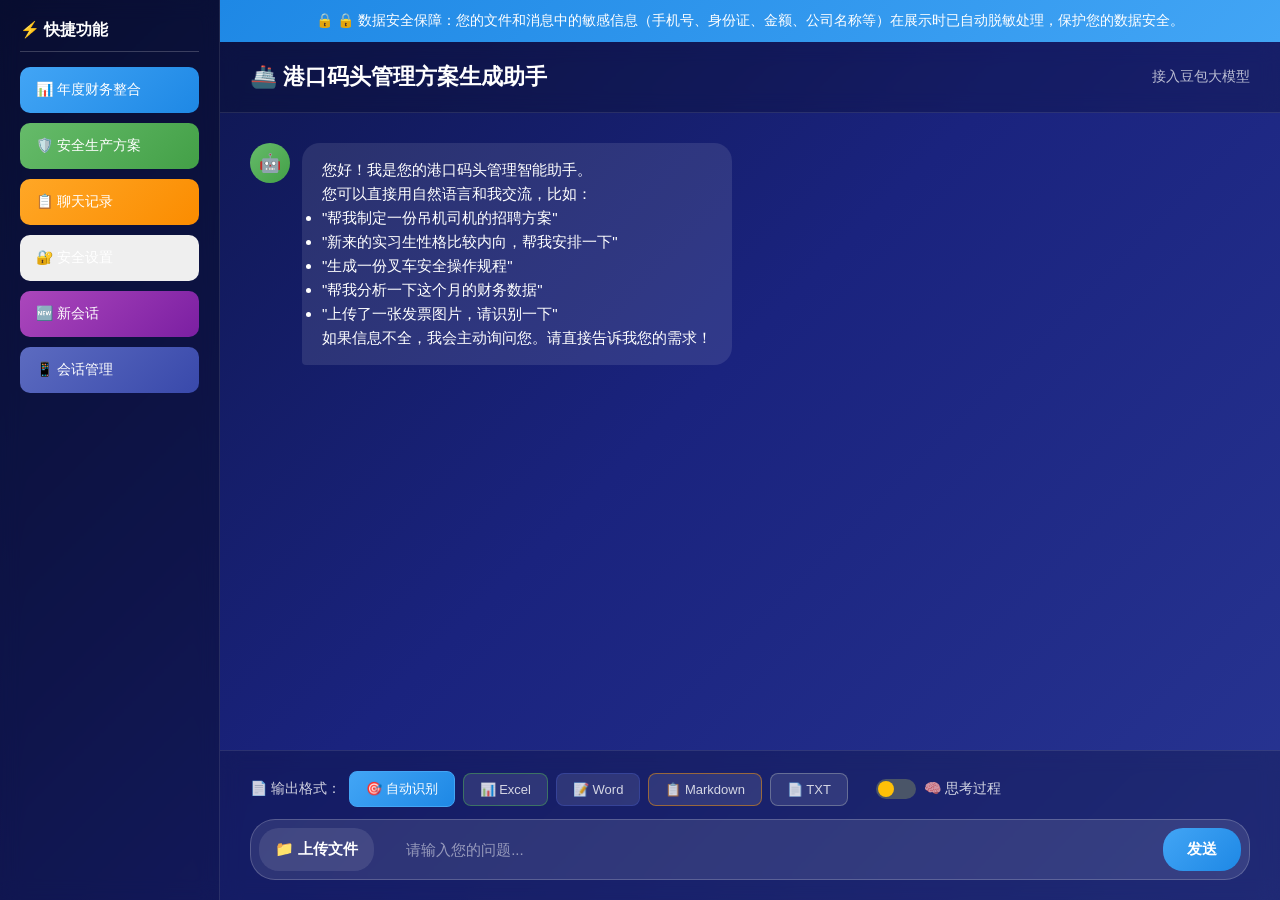
==== index.html @ 7d7c54c2 "Update index.html" ====
<!DOCTYPE html>
<html lang="zh-CN">
<head>
    <meta charset="UTF-8">
    <meta name="viewport" content="width=device-width, initial-scale=1.0">
    <meta http-equiv="Cache-Control" content="no-cache, no-store, must-revalidate" />
    <meta http-equiv="Pragma" content="no-cache" />
    <meta http-equiv="Expires" content="0" />
    <title>港口码头管理方案生成助手</title>
    <!-- 预连接到API端点，减少首次请求延迟 -->
    <link rel="preconnect" href="https://ark.cn-guangzhou.volces.com" crossorigin>
    <link rel="preconnect" href="https://ark.hk-hongkong.volces.com" crossorigin>
    <link rel="preconnect" href="https://ark.cn-shenzhen.volces.com" crossorigin>
    <link rel="preconnect" href="https://ark.cn-shanghai.volces.com" crossorigin>
    <link rel="preconnect" href="https://ark.cn-beijing.volces.com" crossorigin>
    <link rel="preconnect" href="https://ark.ap-singapore.volces.com" crossorigin>
    <script src="lib/xlsx.full.min.js?v=20260722"></script>
    <script src="lib/jszip.min.js?v=20260722"></script>
    <script src="lib/marked.min.js?v=20260722"></script>
    <script src="lib/pdf.min.js?v=20260722"></script>
    <script src="lib/tesseract.min.js?v=20260722"></script>
    <script src="desensitization_proxy.js?v=20260722"></script>
    <script src="desensitize.js?v=20260722"></script>
    <style>
        * { margin: 0; padding: 0; box-sizing: border-box; }
        body { font-family: 'Microsoft YaHei', 'PingFang SC', sans-serif; background: linear-gradient(135deg, #0c1445 0%, #1a237e 50%, #283593 100%); min-height: 100vh; display: flex; }
        .sidebar { width: 220px; background: rgba(0,0,0,0.3); backdrop-filter: blur(10px); padding: 20px; color: white; border-right: 1px solid rgba(255,255,255,0.1); display: flex; flex-direction: column; }
        .sidebar h3 { font-size: 16px; margin-bottom: 15px; padding-bottom: 10px; border-bottom: 1px solid rgba(255,255,255,0.2); }
        .sidebar .quick-btn { padding: 14px 16px; margin-bottom: 10px; border-radius: 10px; cursor: pointer; transition: all 0.3s ease; display: flex; align-items: center; gap: 10px; font-size: 14px; border: none; color: white; }
        .sidebar .quick-btn.financial { background: linear-gradient(135deg, #42a5f5, #1e88e5); }
        .sidebar .quick-btn.financial:hover { background: linear-gradient(135deg, #1e88e5, #1565c0); transform: translateX(5px); }
        .sidebar .quick-btn.safety { background: linear-gradient(135deg, #66bb6a, #43a047); }
        .sidebar .quick-btn.safety:hover { background: linear-gradient(135deg, #43a047, #2e7d32); transform: translateX(5px); }
        .sidebar .quick-btn.history { background: linear-gradient(135deg, #ffa726, #fb8c00); }
        .sidebar .quick-btn.history:hover { background: linear-gradient(135deg, #fb8c00, #f57c00); transform: translateX(5px); }
        .main-content { flex: 1; display: flex; flex-direction: column; min-height: 100vh; }
        .header { padding: 20px 30px; background: rgba(0,0,0,0.2); backdrop-filter: blur(10px); color: white; display: flex; justify-content: space-between; align-items: center; border-bottom: 1px solid rgba(255,255,255,0.1); }
        .header h1 { font-size: 22px; font-weight: 600; }
        .header .model-info { font-size: 14px; color: rgba(255,255,255,0.7); }
        .chat-container { flex: 1; overflow: hidden; display: flex; flex-direction: column; }
        .chat-messages { flex: 1; overflow-y: auto; padding: 30px; display: flex; flex-direction: column; gap: 20px; }
        .chat-messages::-webkit-scrollbar { width: 6px; }
        .chat-messages::-webkit-scrollbar-track { background: rgba(255,255,255,0.1); }
        .chat-messages::-webkit-scrollbar-thumb { background: rgba(255,255,255,0.3); border-radius: 3px; }
        .message { display: flex; gap: 12px; max-width: 80%; }
        .message.user { margin-left: auto; flex-direction: row-reverse; }
        .message.assistant { margin-right: auto; }
        .message .avatar { width: 40px; height: 40px; border-radius: 50%; display: flex; align-items: center; justify-content: center; font-size: 18px; flex-shrink: 0; }
        .message.user .avatar { background: linear-gradient(135deg, #42a5f5, #1e88e5); }
        .message.assistant .avatar { background: linear-gradient(135deg, #66bb6a, #43a047); }
        .message .message-content { padding: 15px 20px; border-radius: 18px; line-height: 1.6; font-size: 15px; word-break: break-all; }
        .message.user .message-content { background: linear-gradient(135deg, #42a5f5, #1e88e5); color: white; border-bottom-right-radius: 4px; }
        .message.assistant .message-content { background: rgba(255,255,255,0.1); color: white; border-bottom-left-radius: 4px; }
        .thinking-container { display: none; margin-bottom: 10px; margin-left: 52px; }
        .thinking-header { display: flex; align-items: center; gap: 8px; padding: 8px 12px; background: rgba(255, 193, 7, 0.15); border-radius: 12px 12px 0 0; cursor: pointer; color: #ffc107; font-size: 13px; font-weight: 500; transition: background 0.3s; }
        .thinking-header:hover { background: rgba(255, 193, 7, 0.25); }
        .thinking-header .toggle-icon { font-size: 10px; transition: transform 0.3s; }
        .thinking-header.expanded .toggle-icon { transform: rotate(0deg); }
        .thinking-header:not(.expanded) .toggle-icon { transform: rotate(-90deg); }
        .thinking-content { padding: 12px; background: rgba(255, 193, 7, 0.08); border-radius: 0 0 12px 12px; color: rgba(255,255,255,0.85); font-size: 14px; line-height: 1.6; border-top: 1px solid rgba(255, 193, 7, 0.2); }
        .thinking-content p { margin: 0 0 8px 0; }
        .thinking-content p:last-child { margin-bottom: 0; }
        .typing-indicator { display: flex; gap: 4px; padding: 10px; }
        .typing-indicator span { width: 8px; height: 8px; background: #42a5f5; border-radius: 50%; animation: typing 1.4s infinite ease-in-out both; }
        .typing-indicator span:nth-child(1) { animation-delay: -0.32s; }
        .typing-indicator span:nth-child(2) { animation-delay: -0.16s; }
        @keyframes typing { 0%, 80%, 100% { transform: scale(0); } 40% { transform: scale(1); } }
        .chat-input-area { padding: 20px 30px; background: rgba(0,0,0,0.2); backdrop-filter: blur(10px); border-top: 1px solid rgba(255,255,255,0.1); }
        .input-container { display: flex; gap: 12px; background: rgba(255,255,255,0.1); border-radius: 25px; padding: 8px; border: 1px solid rgba(255,255,255,0.2); }
        .input-container input[type="text"] { flex: 1; background: transparent; border: none; outline: none; padding: 12px 20px; color: white; font-size: 15px; }
        .input-container input[type="text"]::placeholder { color: rgba(255,255,255,0.5); }
        .input-container button { padding: 12px 24px; border: none; border-radius: 20px; cursor: pointer; font-size: 15px; font-weight: 600; transition: all 0.3s ease; }
        .input-container .upload-btn { background: rgba(255,255,255,0.1); color: white; padding: 12px 16px; }
        .input-container .upload-btn:hover { background: rgba(255,255,255,0.2); }
        .input-container .send-btn { background: linear-gradient(135deg, #42a5f5, #1e88e5); color: white; }
        .input-container .send-btn:hover { background: linear-gradient(135deg, #1e88e5, #1565c0); }
        .input-container .send-btn:disabled { background: rgba(255,255,255,0.2); cursor: not-allowed; }
        .desensitize-toggle { display: flex; align-items: center; cursor: pointer; margin-right: 10px; }
        .desensitize-toggle input[type="checkbox"] { display: none; }
        .toggle-slider { width: 40px; height: 20px; background: #4a5568; border-radius: 10px; position: relative; transition: background 0.3s; }
        .toggle-slider::before { content: ''; position: absolute; width: 16px; height: 16px; background: white; border-radius: 50%; top: 2px; left: 2px; transition: transform 0.3s; }
        .desensitize-toggle input[type="checkbox"]:checked + .toggle-slider { background: #68d391; }
        .desensitize-toggle input[type="checkbox"]:checked + .toggle-slider::before { transform: translateX(20px); }
        .toggle-label { margin-left: 8px; color: rgba(255,255,255,0.8); font-size: 14px; }
        .cot-toggle { display: flex; align-items: center; cursor: pointer; margin-left: 10px; }
        .cot-toggle input[type="checkbox"] { display: none; }
        .cot-toggle .toggle-slider::before { background: #ffc107; }
        .cot-toggle input[type="checkbox"]:checked + .toggle-slider { background: #ff9800; }
        .cot-toggle input[type="checkbox"]:checked + .toggle-slider::before { transform: translateX(20px); }
        .security-section { margin-bottom: 20px; padding-bottom: 15px; border-bottom: 1px solid rgba(255,255,255,0.1); }
        .security-section h3 { color: #68d391; margin-bottom: 10px; font-size: 15px; }
        .security-item { display: flex; justify-content: space-between; align-items: center; margin-bottom: 8px; padding: 8px; background: rgba(0,0,0,0.2); border-radius: 8px; }
        .security-item label { color: rgba(255,255,255,0.9); font-size: 14px; }
        .security-item input[type="text"] { flex: 1; max-width: 200px; padding: 8px; border: 1px solid rgba(255,255,255,0.2); border-radius: 4px; background: rgba(0,0,0,0.3); color: white; font-size: 14px; }
        .security-item input[type="checkbox"] { width: 18px; height: 18px; cursor: pointer; }
        .security-btn { padding: 10px 20px; margin-right: 10px; border: none; border-radius: 8px; background: linear-gradient(135deg, #42a5f5, #1e88e5); color: white; cursor: pointer; font-size: 14px; transition: all 0.3s; }
        .security-btn:hover { background: linear-gradient(135deg, #1e88e5, #1565c0); }
        #security-stats { color: rgba(255,255,255,0.8); font-size: 13px; line-height: 1.8; }
        .download-section { margin-top: 10px; }
        .toast-container { position: fixed; top: 80px; right: 20px; z-index: 1000; display: flex; flex-direction: column; gap: 10px; }
        .toast { padding: 12px 20px; border-radius: 8px; color: white; font-size: 14px; box-shadow: 0 4px 12px rgba(0,0,0,0.3); animation: slideIn 0.3s ease-out; max-width: 350px; }
        .toast.success { background: linear-gradient(135deg, #68d391, #48bb78); }
        .toast.warning { background: linear-gradient(135deg, #f6ad55, #ed8936); }
        .toast.error { background: linear-gradient(135deg, #fc8181, #f56565); }
        @keyframes slideIn { from { transform: translateX(100%); opacity: 0; } to { transform: translateX(0); opacity: 1; } }
        .download-btn { display: inline-block; padding: 8px 16px; background: #42a5f5; color: white; text-decoration: none; border-radius: 8px; font-size: 14px; transition: all 0.3s ease; }
        .download-btn:hover { background: #1e88e5; }
        .input-container input[type="file"] { display: none; }
        pre { white-space: pre-wrap; margin: 0; }
        table { border-collapse: collapse; width: 100%; }
        th, td { border: 1px solid rgba(255,255,255,0.2); padding: 8px; text-align: left; }
        th { background: rgba(255,255,255,0.1); }
        .privacy-banner { background: linear-gradient(135deg, #1e88e5, #42a5f5); padding: 12px 20px; color: white; font-size: 14px; text-align: center; }
        .privacy-banner::before { content: '🔒 '; }
        .modal-overlay { display: none; position: fixed; top: 0; left: 0; right: 0; bottom: 0; background: rgba(0,0,0,0.7); backdrop-filter: blur(5px); z-index: 1000; justify-content: center; align-items: center; }
        .modal-overlay.active { display: flex; }
        .modal { background: linear-gradient(135deg, #1a237e, #283593); border-radius: 16px; padding: 25px; width: 90%; max-width: 800px; max-height: 80vh; overflow: hidden; display: flex; flex-direction: column; border: 1px solid rgba(255,255,255,0.2); }
        .modal-header { display: flex; justify-content: space-between; align-items: center; margin-bottom: 20px; padding-bottom: 15px; border-bottom: 1px solid rgba(255,255,255,0.2); }
        .modal-header h2 { color: white; font-size: 18px; }
        .modal-close { background: rgba(255,255,255,0.1); border: none; color: white; width: 32px; height: 32px; border-radius: 50%; cursor: pointer; font-size: 20px; display: flex; align-items: center; justify-content: center; }
        .modal-close:hover { background: rgba(255,255,255,0.2); }
        .modal-search { background: rgba(255,255,255,0.1); border: 1px solid rgba(255,255,255,0.2); border-radius: 8px; padding: 10px 15px; margin-bottom: 15px; }
        .modal-search input { background: transparent; border: none; color: white; width: 100%; outline: none; font-size: 14px; }
        .modal-search input::placeholder { color: rgba(255,255,255,0.5); }
        .modal-content { flex: 1; overflow-y: auto; }
        .history-item { padding: 15px; background: rgba(255,255,255,0.05); border-radius: 10px; margin-bottom: 10px; }
        .history-item .role { font-size: 12px; color: rgba(255,255,255,0.6); margin-bottom: 5px; }
        .history-item .content { color: white; font-size: 14px; line-height: 1.5; }
        .history-item .content.highlight { background: rgba(255,255,0,0.3); padding: 2px 4px; border-radius: 3px; }
        .history-item .time { font-size: 12px; color: rgba(255,255,255,0.4); margin-top: 8px; }
        .category-tabs { display: flex; gap: 8px; margin-bottom: 15px; flex-wrap: wrap; }
        .category-tab { padding: 6px 14px; border-radius: 20px; font-size: 12px; cursor: pointer; border: 1px solid rgba(255,255,255,0.3); color: rgba(255,255,255,0.8); background: transparent; transition: all 0.3s ease; }
        .category-tab.active { background: rgba(255,255,255,0.2); border-color: rgba(255,255,255,0.5); color: white; }
        .no-results { text-align: center; color: rgba(255,255,255,0.5); padding: 40px; }
        .format-selector { display: flex; align-items: center; gap: 8px; margin-bottom: 12px; flex-wrap: wrap; }
        .format-selector .format-label { color: rgba(255,255,255,0.8); font-size: 14px; }
        .format-btn { padding: 8px 16px; border-radius: 8px; font-size: 13px; cursor: pointer; border: 1px solid rgba(255,255,255,0.3); color: rgba(255,255,255,0.8); background: rgba(255,255,255,0.1); transition: all 0.3s ease; display: flex; align-items: center; gap: 6px; }
        .format-btn:hover { background: rgba(255,255,255,0.2); border-color: rgba(255,255,255,0.5); }
        .format-btn.active { background: linear-gradient(135deg, #42a5f5, #1e88e5); border-color: #42a5f5; color: white; }
        .format-btn.excel { border-color: rgba(76, 175, 80, 0.5); }
        .format-btn.excel.active { background: linear-gradient(135deg, #43a047, #2e7d32); border-color: #43a047; }
        .format-btn.word { border-color: rgba(63, 81, 181, 0.5); }
        .format-btn.word.active { background: linear-gradient(135deg, #3f51b5, #303f9f); border-color: #3f51b5; }
        .format-btn.markdown { border-color: rgba(255, 152, 0, 0.5); }
        .format-btn.markdown.active { background: linear-gradient(135deg, #ff9800, #f57c00); border-color: #ff9800; }
        .format-btn.txt { border-color: rgba(156, 163, 175, 0.5); }
        .format-btn.txt.active { background: linear-gradient(135deg, #6c757d, #495057); border-color: #6c757d; }
        .file-type-tag { display: inline-block; padding: 4px 10px; border-radius: 12px; font-size: 12px; margin-left: 8px; font-weight: 500; }
        .file-type-tag.excel { background: rgba(76, 175, 80, 0.2); color: #66bb6a; border: 1px solid rgba(76, 175, 80, 0.3); }
        .file-type-tag.word { background: rgba(63, 81, 181, 0.2); color: #7986cb; border: 1px solid rgba(63, 81, 181, 0.3); }
        .file-type-tag.markdown { background: rgba(255, 152, 0, 0.2); color: #ffb74d; border: 1px solid rgba(255, 152, 0, 0.3); }
        .file-type-tag.txt { background: rgba(156, 163, 175, 0.2); color: #cbd5e0; border: 1px solid rgba(156, 163, 175, 0.3); }
        .file-type-tag.auto { background: rgba(255, 255, 255, 0.1); color: rgba(255, 255, 255, 0.8); border: 1px solid rgba(255, 255, 255, 0.2); }
        
        /* 会话管理样式 */
        .session-item { padding: 12px; border-radius: 8px; cursor: pointer; transition: all 0.3s; background: rgba(255,255,255,0.05); margin-bottom: 8px; }
        .session-item:hover { background: rgba(255,255,255,0.1); transform: translateX(5px); }
        .session-item.active { background: rgba(66,165,245,0.2); border-left: 3px solid #42a5f5; }
        .session-name { font-size: 13px; color: white; margin-bottom: 4px; overflow: hidden; text-overflow: ellipsis; white-space: nowrap; }
        .session-time { font-size: 11px; color: rgba(255,255,255,0.5); }
        .session-count { font-size: 11px; color: rgba(66,165,245,0.8); margin-top: 4px; }
        .session-header { display: flex; justify-content: space-between; align-items: center; margin-bottom: 15px; }
        .session-header h3 { margin: 0; }
        .new-session-btn { padding: 8px 16px; border-radius: 6px; font-size: 12px; cursor: pointer; border: none; background: linear-gradient(135deg, #42a5f5, #1e88e5); color: white; transition: all 0.3s; }
        .new-session-btn:hover { transform: translateY(-2px); box-shadow: 0 4px 12px rgba(66,165,245,0.3); }
        .export-btns { display: flex; gap: 8px; margin-top: 10px; }
        .export-btn { padding: 8px 12px; border-radius: 6px; font-size: 12px; cursor: pointer; border: 1px solid rgba(255,255,255,0.3); background: rgba(255,255,255,0.1); color: white; transition: all 0.3s; }
        .export-btn:hover { background: rgba(255,255,255,0.2); }
    </style>
</head>
<body>
    <div id="github-pages-banner" style="display:none; background: linear-gradient(135deg, #4caf50, #2e7d32); color: white; padding: 12px 20px; text-align: center; font-size: 14px; position: sticky; top: 0; z-index: 9999;">
        ✅ <strong>云端模式：</strong>已连接云端后端（主备双节点），所有功能可用。也可通过本地地址 <a href="http://localhost:8000" style="color: #fff; text-decoration: underline; font-weight: bold;">http://localhost:8000</a> 访问。
    </div>
    <div class="sidebar">
        <h3>⚡ 快捷功能</h3>
        <button class="quick-btn financial" onclick="generateAnnualFinancialReport()">📊 年度财务整合</button>
        <button class="quick-btn safety" onclick="generateSafetyImprovementPlan()">🛡️ 安全生产方案</button>
        <button class="quick-btn history" onclick="openHistoryModal()">📋 聊天记录</button>
        <button class="quick-btn security" onclick="openSecurityModal()">🔐 安全设置</button>
        <button class="quick-btn" style="background: linear-gradient(135deg, #ab47bc, #7b1fa2);" onclick="createNewSession()">🆕 新会话</button>
        <button class="quick-btn" style="background: linear-gradient(135deg, #5c6bc0, #3949ab);" onclick="openSessionModal()">📱 会话管理</button>
    </div>
    
    <div class="main-content">
        <div class="privacy-banner">🔒 数据安全保障：您的文件和消息中的敏感信息（手机号、身份证、金额、公司名称等）在展示时已自动脱敏处理，保护您的数据安全。</div>
        <div class="header">
            <h1>🚢 港口码头管理方案生成助手</h1>
            <div class="model-info">接入豆包大模型</div>
        </div>
        
        <div class="chat-container">
            <div class="chat-messages" id="chat-messages">
                <div class="message assistant">
                    <div class="avatar">🤖</div>
                    <div class="message-content">
                        <p>您好！我是您的港口码头管理智能助手。</p>
                        <p>您可以直接用自然语言和我交流，比如：</p>
                        <ul>
                            <li>"帮我制定一份吊机司机的招聘方案"</li>
                            <li>"新来的实习生性格比较内向，帮我安排一下"</li>
                            <li>"生成一份叉车安全操作规程"</li>
                            <li>"帮我分析一下这个月的财务数据"</li>
                            <li>"上传了一张发票图片，请识别一下"</li>
                        </ul>
                        <p>如果信息不全，我会主动询问您。请直接告诉我您的需求！</p>
                    </div>
                </div>
            </div>
            
            <div class="chat-input-area">
                <div class="format-selector">
                    <span class="format-label">📄 输出格式：</span>
                    <button class="format-btn active" onclick="selectFormat('auto')" id="format-auto">🎯 自动识别</button>
                    <button class="format-btn excel" onclick="selectFormat('excel')" id="format-excel">📊 Excel</button>
                    <button class="format-btn word" onclick="selectFormat('word')" id="format-word">📝 Word</button>
                    <button class="format-btn markdown" onclick="selectFormat('markdown')" id="format-markdown">📋 Markdown</button>
                    <button class="format-btn txt" onclick="selectFormat('txt')" id="format-txt">📄 TXT</button>
                    <span class="cot-toggle" style="margin-left: 20px;">
                        <input type="checkbox" id="cot-toggle" />
                        <span class="toggle-slider"></span>
                        <span class="toggle-label">🧠 思考过程</span>
                    </span>
                </div>
                <div class="input-container">
                    <button class="upload-btn" id="upload-btn">📁 上传文件</button>
                    <input type="file" id="file-input" accept=".xlsx,.xls,.docx,.doc,.pptx,.ppt,.pdf,.txt,.jpg,.jpeg,.png,.gif,.bmp,.webp">
                    <input type="text" id="user-input" placeholder="请输入您的问题..." autocomplete="off">
                    <button class="send-btn" id="send-btn">发送</button>
                </div>
            </div>
        </div>
    </div>
    
    <div class="modal-overlay" id="history-modal">
        <div class="modal">
            <div class="modal-header">
                <h2>📋 聊天记录</h2>
                <button class="modal-close" onclick="closeHistoryModal()">×</button>
            </div>
            <div class="category-tabs">
                <button class="category-tab active" onclick="filterHistory('all')">全部</button>
                <button class="category-tab" onclick="filterHistory('financial')">财务相关</button>
                <button class="category-tab" onclick="filterHistory('safety')">安全相关</button>
                <button class="category-tab" onclick="filterHistory('hr')">人事相关</button>
                <button class="category-tab" onclick="filterHistory('other')">其他</button>
            </div>
            <div class="modal-search">
                <input type="text" id="history-search" placeholder="搜索关键字..." oninput="searchHistory()">
            </div>
            <div class="modal-content" id="history-content">
            </div>
        </div>
    </div>
    
    <div class="modal-overlay" id="session-modal">
        <div class="modal">
            <div class="modal-header">
                <div class="session-header">
                    <h2>📱 会话管理</h2>
                    <button class="new-session-btn" onclick="createNewSession(); closeSessionModal()">🆕 新会话</button>
                </div>
                <button class="modal-close" onclick="closeSessionModal()">×</button>
            </div>
            <div class="modal-content" id="session-list" style="max-height: 400px; overflow-y: auto;">
            </div>
            <div class="export-btns">
                <button class="export-btn" onclick="exportSession(); closeSessionModal()">📤 导出当前会话</button>
                <button class="export-btn" onclick="exportAllSessions(); closeSessionModal()">📥 导出所有会话</button>
                <button class="export-btn" onclick="jsonToWord()">📝 JSON转Word</button>
            </div>
        </div>
    </div>
    
    <div class="toast-container" id="toast-container"></div>
    
    <div class="modal-overlay" id="security-modal">
        <div class="modal">
            <div class="modal-header">
                <h2>🔐 数据安全</h2>
                <button class="modal-close" onclick="closeSecurityModal()">×</button>
            </div>
            <div class="modal-content">
                <div class="security-section">
                    <h3>🔑 API密钥配置</h3>
                    <p style="color: rgba(255,255,255,0.6); font-size: 13px; margin-bottom: 12px;">请输入您的豆包API密钥，密钥仅保存在浏览器本地，不会上传到云端。</p>
                    <div style="display: flex; flex-direction: column; gap: 8px;">
                        <input type="password" id="doubao-api-key" placeholder="输入豆包API密钥 (ark-xxx)" style="width: 100%; padding: 10px; border-radius: 6px; border: 1px solid rgba(255,255,255,0.3); background: rgba(0,0,0,0.3); color: white; font-family: monospace;">
                        <button class="security-btn" onclick="saveApiKey()" style="margin-top: 5px;">💾 保存密钥</button>
                        <button class="security-btn" onclick="clearApiKey()" style="margin-top: 5px;">🗑️ 清除密钥</button>
                    </div>
                    <div id="api-key-status" style="margin-top: 10px; font-size: 12px; color: rgba(255,255,255,0.6);"></div>
                </div>
                <div class="security-section">
                    <h3>安全机制</h3>
                    <p style="color: rgba(255,255,255,0.8); font-size: 14px; line-height: 1.8;">
                        • 系统会自动检测发送内容中的隐私信息<br>
                        • 检测到隐私信息时自动进行脱敏处理<br>
                        • 脱敏后的内容发送给AI，保护您的数据安全<br>
                        • 系统会生成脱敏文件和密钥文件供您下载<br>
                        • 密钥文件用于还原脱敏数据，请妥善保存<br>
                        • API密钥仅保存在浏览器本地存储中
                    </p>
                </div>
                <div class="security-section">
                    <h3>🔄 数据还原</h3>
                    <p style="color: rgba(255,255,255,0.6); font-size: 13px; margin-bottom: 12px;">上传脱敏文件和对应的密钥文件，系统将自动还原为原始数据</p>
                    <div style="display: flex; flex-direction: column; gap: 10px;">
                        <div>
                            <label style="font-size: 13px; color: rgba(255,255,255,0.8); display: block; margin-bottom: 5px;">📁 上传脱敏文件 (.txt)</label>
                            <input type="file" id="restore-desensitized-file" accept=".txt" style="width: 100%; padding: 8px; border-radius: 6px; border: 1px solid rgba(255,255,255,0.3); background: rgba(0,0,0,0.3); color: white;">
                        </div>
                        <div>
                            <label style="font-size: 13px; color: rgba(255,255,255,0.8); display: block; margin-bottom: 5px;">🔑 上传密钥文件 (.json)</label>
                            <input type="file" id="restore-key-file" accept=".json" style="width: 100%; padding: 8px; border-radius: 6px; border: 1px solid rgba(255,255,255,0.3); background: rgba(0,0,0,0.3); color: white;">
                        </div>
                        <button class="security-btn" onclick="restoreData()" style="margin-top: 5px;">开始还原</button>
                    </div>
                    <div id="restore-result" style="margin-top: 15px; padding: 10px; border-radius: 6px; background: rgba(0,0,0,0.3); display: none;"></div>
                </div>
                <div class="security-section">
                    <h3>本地密钥映射管理</h3>
                    <p style="color: rgba(255,255,255,0.6); font-size: 13px; margin-bottom: 12px;">密钥映射自动保存在浏览器本地存储中，不会上传到云端。您可以查看和管理这些映射。</p>
                    <button class="security-btn" onclick="viewStoredMappings()" style="margin-bottom: 10px;">📋 查看本地存储的密钥映射</button>
                    <button class="security-btn" onclick="clearStoredMappings()">🗑️ 清除本地密钥映射</button>
                    <div id="stored-mappings-list" style="margin-top: 15px; padding: 10px; border-radius: 6px; background: rgba(0,0,0,0.3); display: none; max-height: 200px; overflow-y: auto;"></div>
                </div>
                <div class="security-section">
                    <h3>统计信息</h3>
                    <div id="security-stats"></div>
                </div>
                <div class="security-section">
                    <h3>操作</h3>
                    <button class="security-btn" onclick="exportSecurityLogs()">导出日志</button>
                    <button class="security-btn" onclick="clearSecurityLogs()">清除日志</button>
                </div>
            </div>
        </div>
    </div>
    
    <script>
        // API 配置已迁移至后端 /api/v1/chat/stream，前端不再硬编码 API Key
        let chatHistory = loadChatHistory();
        let uploadedFileContent = null;
        let uploadedFileName = null;
        let uploadedFileMapping = {};
        let desensitizationMapping = {};
        let selectedFormat = 'auto';
        const messagesContainer = document.getElementById('chat-messages');
        const userInput = document.getElementById('user-input');
        const sendBtn = document.getElementById('send-btn');
        let currentFilter = 'all';
        let currentSearch = '';
        
        // 会话管理
        let currentSessionId = generateSessionId();
        let sessions = loadSessions();
        
        function selectFormat(format) {
            selectedFormat = format;
            document.querySelectorAll('.format-btn').forEach(btn => btn.classList.remove('active'));
            document.getElementById('format-' + format).classList.add('active');
        }
        
        const FORMAT_CONFIG = {
            excel: { name: 'Excel', icon: '📊', keywords: ['报表', '表格', '数据', '统计', '清单', '汇总', '明细', '台账', '财务', '预算', '成本', '支出', '收入', '利润', '金额', '费用', '记账', '核算', '对账'] },
            word: { name: 'Word', icon: '📝', keywords: ['文档', '报告', '总结', '方案', '分析', '说明', '纪要', '通知', '公告', '规定', '制度', '办法', '计划', '安排', '建议', '评估'] },
            markdown: { name: 'Markdown', icon: '📋', keywords: ['markdown', 'md', '格式', '笔记', '记录', '文档格式'] },
            txt: { name: 'TXT', icon: '📄', keywords: ['文本', 'txt', '纯文本', '文字', '内容'] }
        };
        
        function getFormatByExtension(ext) {
            const extMap = {
                'xlsx': 'excel', 'xls': 'excel',
                'docx': 'word', 'doc': 'word',
                'md': 'markdown', 'markdown': 'markdown',
                'txt': 'txt'
            };
            return extMap[ext.toLowerCase()] || null;
        }
        
        function detectFileType(text, fileName) {
            if (!text && !fileName) return 'excel';
            
            const lowerText = text ? text.toLowerCase() : '';
            const formatScores = {};
            
            Object.keys(FORMAT_CONFIG).forEach(format => {
                formatScores[format] = 0;
                FORMAT_CONFIG[format].keywords.forEach(keyword => {
                    if (lowerText.includes(keyword.toLowerCase())) {
                        formatScores[format]++;
                    }
                });
            });
            
            let detectedType = 'excel';
            let maxScore = 0;
            
            if (fileName) {
                const ext = fileName.toLowerCase().split('.').pop();
                const fileType = getFormatByExtension(ext);
                if (fileType) {
                    formatScores[fileType] += 5;
                }
            }
            
            Object.keys(formatScores).forEach(format => {
                if (formatScores[format] > maxScore) {
                    maxScore = formatScores[format];
                    detectedType = format;
                }
            });
            
            if (maxScore === 0) {
                detectedType = 'excel';
            }
            
            return detectedType;
        }
        
        function loadChatHistory() {
            try {
                const stored = localStorage.getItem('port_chat_history');
                if (stored) {
                    const parsed = JSON.parse(stored);
                    return parsed.slice(-50);
                }
            } catch (e) {
                console.error('加载聊天记录失败:', e);
            }
            return [];
        }
        
        function saveChatHistory() {
            try {
                const toSave = chatHistory.slice(-100);
                localStorage.setItem('port_chat_history', JSON.stringify(toSave));
            } catch (e) {
                console.error('保存聊天记录失败:', e);
            }
        }
        
        // 生成唯一会话ID
        function generateSessionId() {
            return 'session_' + Date.now() + '_' + Math.random().toString(36).substr(2, 9);
        }
        
        // 加载所有会话
        function loadSessions() {
            try {
                const stored = localStorage.getItem('port_sessions');
                if (stored) {
                    return JSON.parse(stored);
                }
            } catch (e) {
                console.error('加载会话失败:', e);
            }
            return [];
        }
        
        // 保存会话
        function saveSessions() {
            try {
                localStorage.setItem('port_sessions', JSON.stringify(sessions));
            } catch (e) {
                console.error('保存会话失败:', e);
            }
        }
        
        // 创建新会话
        function createNewSession() {
            // 保存当前会话
            if (chatHistory.length > 0) {
                const sessionIndex = sessions.findIndex(s => s.id === currentSessionId);
                if (sessionIndex >= 0) {
                    sessions[sessionIndex] = {
                        id: currentSessionId,
                        name: summarizeSession(chatHistory),
                        timestamp: Date.now(),
                        messages: chatHistory
                    };
                } else {
                    sessions.push({
                        id: currentSessionId,
                        name: summarizeSession(chatHistory),
                        timestamp: Date.now(),
                        messages: chatHistory
                    });
                }
                // 只保留最近20个会话
                sessions = sessions.slice(-20);
                saveSessions();
            }
            
            // 创建新会话
            currentSessionId = generateSessionId();
            chatHistory = [];
            messagesContainer.innerHTML = '';
            saveChatHistory();
            
            addMessage('🎉 新会话已创建，开始新的对话吧！', 'assistant');
            renderSessionList();
        }
        
        // 总结会话内容（用于自动命名）
        function summarizeSession(messages) {
            if (!messages || messages.length === 0) {
                return '未命名会话';
            }
            // 获取前几条消息的用户输入
            const userMessages = messages.filter(m => m.user).map(m => m.user).slice(0, 3);
            if (userMessages.length === 0) {
                return '未命名会话';
            }
            // 提取关键词进行总结
            let summary = userMessages.join(' ');
            // 移除标点符号
            summary = summary.replace(/[，。！？、\n\r]/g, ' ');
            // 取前30个字符
            return summary.substring(0, 30) + (summary.length > 30 ? '...' : '');
        }
        
        // 切换会话
        function switchSession(sessionId) {
            const session = sessions.find(s => s.id === sessionId);
            if (session) {
                // 保存当前会话
                if (chatHistory.length > 0) {
                    const sessionIndex = sessions.findIndex(s => s.id === currentSessionId);
                    if (sessionIndex >= 0) {
                        sessions[sessionIndex].messages = chatHistory;
                        sessions[sessionIndex].timestamp = Date.now();
                        sessions[sessionIndex].name = summarizeSession(chatHistory);
                    }
                    saveSessions();
                }
                
                // 切换到目标会话
                currentSessionId = sessionId;
                chatHistory = session.messages;
                renderChatHistory();
                renderSessionList();
            }
        }
        
        // 渲染会话列表
        function renderSessionList() {
            const sessionList = document.getElementById('session-list');
            if (!sessionList) return;
            
            sessionList.innerHTML = '';
            
            // 按时间倒序排列
            const sortedSessions = [...sessions].sort((a, b) => b.timestamp - a.timestamp);
            
            sortedSessions.forEach(session => {
                const item = document.createElement('div');
                item.className = 'session-item' + (session.id === currentSessionId ? ' active' : '');
                item.innerHTML = `
                    <div class="session-name">${escapeHtml(session.name)}</div>
                    <div class="session-time">${formatTime(session.timestamp)}</div>
                    <div class="session-count">${session.messages.length}条消息</div>
                `;
                item.onclick = () => switchSession(session.id);
                sessionList.appendChild(item);
            });
        }
        
        // 渲染聊天历史
        function renderChatHistory() {
            messagesContainer.innerHTML = '';
            chatHistory.forEach(item => {
                if (item.user) {
                    addMessage(item.user, 'user');
                }
                if (item.assistant) {
                    addMessage(item.assistant, 'assistant');
                }
            });
        }
        
        // 格式化时间
        function formatTime(timestamp) {
            const date = new Date(timestamp);
            const now = new Date();
            const diff = now - date;
            
            if (diff < 60000) return '刚刚';
            if (diff < 3600000) return Math.floor(diff / 60000) + '分钟前';
            if (diff < 86400000) return Math.floor(diff / 3600000) + '小时前';
            if (diff < 604800000) return Math.floor(diff / 86400000) + '天前';
            
            return `${date.getMonth() + 1}/${date.getDate()}`;
        }
        
        // HTML转义
        function escapeHtml(text) {
            const div = document.createElement('div');
            div.textContent = text;
            return div.innerHTML;
        }
        
        // 导出当前会话为JSON
        function exportSession() {
            const data = {
                sessionId: currentSessionId,
                sessionName: summarizeSession(chatHistory),
                exportTime: new Date().toISOString(),
                messages: chatHistory,
                version: '1.0'
            };
            
            const blob = new Blob([JSON.stringify(data, null, 2)], { type: 'application/json' });
            const url = URL.createObjectURL(blob);
            const a = document.createElement('a');
            a.href = url;
            a.download = `会话_${summarizeSession(chatHistory)}_${Date.now()}.json`;
            a.click();
            URL.revokeObjectURL(url);
            
            showToast('✅ 会话已导出');
        }
        
        // 导出所有会话为JSON
        function exportAllSessions() {
            const data = {
                exportTime: new Date().toISOString(),
                sessions: sessions,
                currentSessionId: currentSessionId,
                version: '1.0'
            };
            
            const blob = new Blob([JSON.stringify(data, null, 2)], { type: 'application/json' });
            const url = URL.createObjectURL(blob);
            const a = document.createElement('a');
            a.href = url;
            a.download = `所有会话_${Date.now()}.json`;
            a.click();
            URL.revokeObjectURL(url);
            
            showToast('✅ 所有会话已导出');
        }
        
        // JSON转Word功能
        function jsonToWord() {
            const input = document.createElement('input');
            input.type = 'file';
            input.accept = '.json';
            input.onchange = async function(e) {
                const file = e.target.files[0];
                if (!file) return;
                
                try {
                    const content = await readAsText(file);
                    const data = JSON.parse(content);
                    
                    // 生成Word文档内容（使用HTML格式）
                    let htmlContent = '<!DOCTYPE html><html><head><meta charset="UTF-8"><title>会话导出</title>';
                    htmlContent += '<style>body{font-family:Microsoft YaHei,sans-serif;margin:40px;}';
                    htmlContent += '.session-title{font-size:20px;font-weight:bold;margin-bottom:20px;color:#1a237e;}';
                    htmlContent += '.message{margin-bottom:15px;}';
                    htmlContent += '.user-label{font-weight:bold;color:#1e88e5;margin-right:10px;}';
                    htmlContent += '.assistant-label{font-weight:bold;color:#43a047;margin-right:10px;}';
                    htmlContent += '.message-content{line-height:1.8;}';
                    htmlContent += '</style></head><body>';
                    
                    if (data.sessions) {
                        // 多个会话
                        data.sessions.forEach((session, index) => {
                            htmlContent += `<div class="session-title">会话 ${index + 1}: ${session.name}</div>`;
                            htmlContent += `<p style="color:#666;font-size:14px;">更新时间: ${new Date(session.timestamp).toLocaleString()}</p>`;
                            session.messages.forEach(msg => {
                                if (msg.user) {
                                    htmlContent += `<div class="message"><span class="user-label">用户:</span><span class="message-content">${msg.user}</span></div>`;
                                }
                                if (msg.assistant) {
                                    htmlContent += `<div class="message"><span class="assistant-label">助手:</span><span class="message-content">${msg.assistant}</span></div>`;
                                }
                            });
                            htmlContent += '<hr style="margin:30px 0;border:none;border-top:1px solid #ddd;">';
                        });
                    } else if (data.messages) {
                        // 单个会话
                        htmlContent += `<div class="session-title">会话: ${data.sessionName || '未命名会话'}</div>`;
                        data.messages.forEach(msg => {
                            if (msg.user) {
                                htmlContent += `<div class="message"><span class="user-label">用户:</span><span class="message-content">${msg.user}</span></div>`;
                            }
                            if (msg.assistant) {
                                htmlContent += `<div class="message"><span class="assistant-label">助手:</span><span class="message-content">${msg.assistant}</span></div>`;
                            }
                        });
                    }
                    
                    htmlContent += '</body></html>';
                    
                    // 创建Word文档（使用JSZip生成docx格式）
                    const zip = new JSZip();
                    
                    // Word文档结构
                    zip.file('[Content_Types].xml', `<?xml version="1.0" encoding="UTF-8" standalone="yes"?><Types xmlns="http://schemas.openxmlformats.org/package/2006/content-types"><Default Extension="rels" ContentType="application/vnd.openxmlformats-package.relationships+xml"/><Default Extension="xml" ContentType="application/xml"/><Override PartName="/word/document.xml" ContentType="application/vnd.openxmlformats-officedocument.wordprocessingml.document.main+xml"/></Types>`);
                    
                    zip.file('_rels/.rels', `<?xml version="1.0" encoding="UTF-8" standalone="yes"?><Relationships xmlns="http://schemas.openxmlformats.org/package/2006/relationships"><Relationship Id="rId1" Type="http://schemas.openxmlformats.org/officeDocument/2006/relationships/officeDocument" Target="word/document.xml"/></Relationships>`);
                    
                    // 转换HTML到Word XML格式
                    const wordXml = htmlToWordXml(htmlContent);
                    zip.file('word/document.xml', wordXml);
                    
                    // 生成并下载
                    const zipContent = await zip.generateAsync({ type: 'blob' });
                    const url = URL.createObjectURL(zipContent);
                    const a = document.createElement('a');
                    a.href = url;
                    a.download = `会话_${data.sessionName || '导出'}_${Date.now()}.docx`;
                    a.click();
                    URL.revokeObjectURL(url);
                    
                    showToast('✅ Word文档已生成');
                } catch (error) {
                    console.error('JSON转Word失败:', error);
                    showToast('❌ JSON转Word失败：' + error.message);
                }
            };
            input.click();
        }
        
        // HTML转Word XML
        function htmlToWordXml(htmlContent) {
            // 简化处理：将HTML转换为Word兼容的XML格式
            let xml = `<?xml version="1.0" encoding="UTF-8" standalone="yes"?>
<w:document xmlns:w="http://schemas.openxmlformats.org/wordprocessingml/2006/main">
<w:body>
<w:p>
<w:r>
<w:t>${escapeXml('会话导出文档')}</w:t>
</w:r>
</w:p>
<w:p><w:r><w:t xml:space="preserve"> </w:t></w:r></w:p>`;
            
            // 简单解析HTML内容
            const parser = new DOMParser();
            const doc = parser.parseFromString(htmlContent, 'text/html');
            const messages = doc.querySelectorAll('.message');
            
            messages.forEach(msg => {
                const label = msg.querySelector('.user-label') ? '用户' : '助手';
                const content = msg.querySelector('.message-content')?.textContent || '';
                
                xml += `<w:p>
<w:r>
<w:rPr>
<w:b/>
<w:color w:val="${label === '用户' ? '1E88E5' : '43A047'}"/>
</w:rPr>
<w:t>${escapeXml(label)}: </w:t>
</w:r>
<w:r>
<w:t>${escapeXml(content)}</w:t>
</w:r>
</w:p>`;
            });
            
            xml += `</w:body>
</w:document>`;
            
            return xml;
        }
        
        // XML转义
        function escapeXml(text) {
            if (!text) return '';
            return text.replace(/&/g, '&amp;')
                       .replace(/</g, '&lt;')
                       .replace(/>/g, '&gt;')
                       .replace(/"/g, '&quot;')
                       .replace(/'/g, '&apos;');
        }
        
        function getFinancialHistory() {
            const keywords = ['财务', '报表', '报销', '金额', '费用', '预算', '成本', '收入', '支出', '利润', '数据'];
            return chatHistory.filter(item => {
                const text = (item.user || item.assistant || '').toLowerCase();
                return keywords.some(k => text.includes(k.toLowerCase()));
            });
        }
        
        function getSafetyHistory() {
            const keywords = ['安全', '吊机', '叉车', '铲车', '装卸', '操作', '应急', '风险', '事故'];
            return chatHistory.filter(item => {
                const text = (item.user || item.assistant || '').toLowerCase();
                return keywords.some(k => text.includes(k.toLowerCase()));
            });
        }
        
        function categorizeMessage(text) {
            const financialKeywords = ['财务', '报表', '报销', '金额', '费用', '预算', '成本', '收入', '支出', '利润'];
            const safetyKeywords = ['安全', '吊机', '叉车', '铲车', '装卸', '操作', '应急', '风险'];
            const hrKeywords = ['人事', '招聘', '实习', '入职', '面试', '员工'];
            
            text = text.toLowerCase();
            if (financialKeywords.some(k => text.includes(k.toLowerCase()))) return 'financial';
            if (safetyKeywords.some(k => text.includes(k.toLowerCase()))) return 'safety';
            if (hrKeywords.some(k => text.includes(k.toLowerCase()))) return 'hr';
            return 'other';
        }
        const uploadBtn = document.getElementById('upload-btn');
        const fileInput = document.getElementById('file-input');
        
        function displayDesensitize(text) {
            text = text.replace(/1[3-9]\d{9}/g, function(match) {
                return match.substring(0, 3) + '****' + match.substring(7);
            });
            
            text = text.replace(/\d{17}[\dXx]/g, function(match) {
                return match.substring(0, 4) + '***********' + match.substring(15);
            });
            
            text = text.replace(/\d{16,19}/g, function(match) {
                if (!/^1[3-9]\d{9}$/.test(match)) {
                    return match.substring(0, 4) + '********' + match.substring(match.length - 4);
                }
                return match;
            });
            
            text = text.replace(/(¥|￥)?(\d{1,3}(,\d{3})*(\.\d{2})?)\s*元/g, function(match) {
                return '[已脱敏金额]';
            });
            
            text = text.replace(/([\u4e00-\u9fa5]{2,8})(集团|公司|有限公司|股份|控股|有限责任)/g, function(match) {
                return '[已脱敏公司名称]';
            });
            
            text = text.replace(/\b([\u4e00-\u9fa5]{2,3})(先生|女士|经理|总)\b/g, function(match) {
                if (!match.includes('公司') && !match.includes('集团') && !match.includes('有限')) {
                    return '[已脱敏姓名]';
                }
                return match;
            });
            
            text = text.replace(/[a-zA-Z0-9._%+-]+@[a-zA-Z0-9.-]+\.[a-zA-Z]{2,}/g, function(match) {
                return '[已脱敏邮箱]';
            });
            
            text = text.replace(/(微信号|微信|WeChat|wechat)\s*[:：]?\s*([a-zA-Z0-9_-]{5,})/g, function(match) {
                return '[已脱敏微信号]';
            });
            
            return text;
        }
        
        let debounceTimeout = null;
        const DEBOUNCE_DELAY = 300;

        function debounceSendMessage() {
            clearTimeout(debounceTimeout);
            debounceTimeout = setTimeout(sendMessage, DEBOUNCE_DELAY);
        }

        sendBtn.addEventListener('click', debounceSendMessage);
        userInput.addEventListener('keypress', function(e) { 
            if (e.key === 'Enter') {
                e.preventDefault();
                debounceSendMessage();
            } 
        });
        uploadBtn.addEventListener('click', function() { fileInput.click(); });
        
        const ALLOWED_FILE_TYPES = {
            'text/plain': '.txt',
            'application/vnd.openxmlformats-officedocument.spreadsheetml.sheet': '.xlsx',
            'application/vnd.openxmlformats-officedocument.wordprocessingml.document': '.docx',
            'application/pdf': '.pdf',
            'image/png': '.png',
            'image/jpeg': '.jpg',
            'image/jpg': '.jpg',
            'image/gif': '.gif'
        };

        let uploadAuditLog = [];

        // 后端配置：阿里云函数计算（部署后请替换为实际域名）
        const BACKEND_ENDPOINTS = [
            'https://xxxxxxx.cn-hangzhou.fc.aliyuncs.com/2016-08-15/proxy/finance-agent-service/finance-agent/',  // 阿里云函数计算（占位，部署后替换）
        ];

        // 缓存可用后端索引，避免每次请求都健康检查
        let activeBackendIndex = parseInt(localStorage.getItem('active_backend_idx') || '0', 10);
        let lastHealthCheck = parseInt(localStorage.getItem('last_health_check') || '0', 10);
        const HEALTH_CHECK_INTERVAL = 5 * 60 * 1000;  // 5分钟检查一次

        // 健康检查：测试后端是否可用
        async function checkBackendHealth(baseUrl) {
            try {
                const controller = new AbortController();
                const timeoutId = setTimeout(() => controller.abort(), 3000);
                const res = await fetch(baseUrl + '/health', {
                    method: 'GET',
                    signal: controller.signal
                });
                clearTimeout(timeoutId);
                if (res.ok) {
                    const data = await res.json();
                    return data.status === 'healthy';
                }
                return false;
            } catch (e) {
                console.warn('[HEALTH]', baseUrl, '健康检查失败:', e.message);
                return false;
            }
        }

        // 选择可用后端：主用失败则自动切换备用
        async function selectAvailableBackend() {
            const now = Date.now();
            // 缓存有效期内直接返回当前后端
            if (now - lastHealthCheck < HEALTH_CHECK_INTERVAL) {
                return BACKEND_ENDPOINTS[activeBackendIndex];
            }
            console.log('[BACKEND] 开始健康检查...');
            for (let i = 0; i < BACKEND_ENDPOINTS.length; i++) {
                const url = BACKEND_ENDPOINTS[i];
                const healthy = await checkBackendHealth(url);
                console.log('[BACKEND]', url, healthy ? '✅ 可用' : '❌ 不可用');
                if (healthy) {
                    activeBackendIndex = i;
                    localStorage.setItem('active_backend_idx', String(i));
                    localStorage.setItem('last_health_check', String(now));
                    console.log('[BACKEND] 选用后端:', url);
                    return url;
                }
            }
            // 全部不可用，返回主后端（让请求报错给用户看）
            console.error('[BACKEND] 所有后端均不可用！');
            return BACKEND_ENDPOINTS[0];
        }

        // API基础URL配置：本地用相对路径，GitHub Pages用双后端
        const getApiBaseUrl = function() {
            if (window.location.hostname.includes('github.io')) {
                console.log('[API] GitHub Pages环境，使用云端后端');
                return BACKEND_ENDPOINTS[activeBackendIndex];
            }
            console.log('[API] 本地环境，使用相对路径');
            return '';
        };

        // 异步版：请求前调用，确保选用可用后端
        async function getApiBaseUrlAsync() {
            if (window.location.hostname.includes('github.io')) {
                return await selectAvailableBackend();
            }
            return '';
        }

        // 使用浏览器原生SHA-256生成文件哈希
        // 优势：最快（硬件加速）、最稳定、零依赖、无需国外网络
        async function generateFileHash(content) {
            const encoder = new TextEncoder();
            const data = encoder.encode(content);
            try {
                // 使用浏览器原生crypto API（硬件加速）
                const hash = await crypto.subtle.digest('SHA-256', data);
                return Array.from(new Uint8Array(hash)).map(b => b.toString(16).padStart(2, '0')).join('');
            } catch (e) {
                console.warn('[HASH] SHA-256计算失败:', e);
                // 降级方案：手动实现简单哈希
                let hash = 0;
                for (let i = 0; i < data.length; i++) {
                    hash = ((hash << 5) - hash) + data[i];
                    hash |= 0;
                }
                return Math.abs(hash).toString(16).padStart(64, '0');
            }
        }

        function logUpload(fileName, fileSize, hash, success) {
            const logEntry = {
                timestamp: new Date().toISOString(),
                fileName: fileName,
                fileSize: fileSize,
                hash: hash,
                success: success,
                userAgent: navigator.userAgent.substring(0, 100)
            };
            uploadAuditLog.push(logEntry);
            if (uploadAuditLog.length > 100) {
                uploadAuditLog.shift();
            }
            localStorage.setItem('upload_audit_log', JSON.stringify(uploadAuditLog));
        }

        fileInput.addEventListener('change', async function(e) {
            const file = e.target.files[0];
            if (!file) return;
            
            addMessage('📁 正在上传文件: ' + file.name, 'user');
            sendBtn.disabled = true;
            
            try {
                const ext = file.name.substring(file.name.lastIndexOf('.')).toLowerCase();
                const isAllowedExtension = Object.values(ALLOWED_FILE_TYPES).includes(ext);
                const isAllowedType = ALLOWED_FILE_TYPES.hasOwnProperty(file.type);
                
                if (!isAllowedExtension || !isAllowedType) {
                    throw new Error('不支持的文件类型，请上传txt、xlsx、docx、pdf或图片文件');
                }
                
                if (file.size > 10 * 1024 * 1024) {
                    throw new Error('文件大小超过限制（最大10MB）');
                }

                let content = await readFileContent(file);
                
                // 文件预处理：大文件截断和格式优化
                const MAX_FILE_SIZE = 50000; // 50KB截断阈值
                if (content.length > MAX_FILE_SIZE) {
                    content = content.substring(0, MAX_FILE_SIZE) + '\n\n[文件内容过长，已截断]';
                    console.log('[FILE] 大文件已截断:', content.length);
                }
                
                // 格式优化：去除多余空白字符
                content = content.replace(/\s+/g, ' ').trim();
                
                const fileHash = await generateFileHash(content);
                
                const desensitizeResult = await desensitizeContent(content);
                const desensitizedFullContent = desensitizeResult.desensitizedContent;
                uploadedFileMapping = desensitizeResult.mapping;
                
                uploadedFileContent = desensitizedFullContent;
                uploadedFileName = file.name;

                const previewContent = displayDesensitize(desensitizedFullContent.length > 500 ? desensitizedFullContent.substring(0, 500) + '...（内容已截断，完整内容已自动脱敏处理）' : desensitizedFullContent);

                logUpload(file.name, file.size, fileHash, true);
                
                setTimeout(() => {
                    downloadDesensitizedFile();
                    setTimeout(() => downloadKeyFile(), 500);
                }, 300);
                
                // 分析文件并生成智能建议
            const analysisResult = analyzeUploadedFile(file, desensitizedFullContent);
            
            addMessage('✅ 文件上传成功：' + file.name + '（' + file.size + '字节）\n\n🔒 已自动完成本地离线脱敏处理\n📊 文件校验: Blake3\n\n预览：\n```\n' + previewContent + '\n```\n\n📥 已自动下载脱敏文件和密钥文件\n\n' + analysisResult.summary + '\n\n' + analysisResult.suggestions, 'assistant');
            
            // 显示智能建议按钮
            showSmartSuggestions(analysisResult.suggestionButtons);
            } catch (error) {
                logUpload(file.name || 'unknown', 0, '', false);
                addMessage('❌ 文件上传失败：' + error.message + '\n请尝试将文件内容复制为文本后重新上传。', 'assistant');
            } finally {
                sendBtn.disabled = false;
                fileInput.value = '';
            }
        });
        
        async function readFileContent(file) {
            const ext = file.name.split('.').pop().toLowerCase();
            if (ext === 'txt') return await readAsText(file);
            if (ext === 'pdf') return await readPDF(file);
            if (['docx', 'doc'].includes(ext)) return await readWord(file);
            if (['xlsx', 'xls'].includes(ext)) return await readExcel(file);
            if (['pptx', 'ppt'].includes(ext)) return await readPPT(file);
            if (['jpg', 'jpeg', 'png', 'gif', 'bmp', 'webp'].includes(ext)) return await readImage(file);
            return await readAsText(file);
        }
        
        function readAsText(file) {
            return new Promise(function(resolve, reject) {
                const reader = new FileReader();
                reader.onload = function(e) { resolve(e.target.result); };
                reader.onerror = reject;
                reader.readAsText(file, 'utf-8');
            });
        }
        
        async function readPDF(file) {
            try {
                const arrayBuffer = await new Promise(function(resolve, reject) {
                    const reader = new FileReader();
                    reader.onload = function(e) { resolve(e.target.result); };
                    reader.onerror = reject;
                    reader.readAsArrayBuffer(file);
                });
                const data = new Uint8Array(arrayBuffer);
                if (typeof pdfjsLib !== 'undefined') {
                    pdfjsLib.GlobalWorkerOptions.workerSrc = 'https://cdnjs.cloudflare.com/ajax/libs/pdf.js/3.11.174/pdf.worker.min.js';
                }
                const doc = await pdfjsLib.getDocument({ data }).promise;
                let text = '=== PDF文件: ' + file.name + ' ===\n';
                for (let i = 1; i <= doc.numPages; i++) {
                    const page = await doc.getPage(i);
                    const content = await page.getTextContent();
                    text += '\n--- 第 ' + i + ' 页 ---\n';
                    text += content.items.map(function(item) { return item.str; }).join(' ');
                }
                return text.trim();
            } catch (e) {
                console.error('PDF parsing failed:', e);
                return 'PDF文件内容（解析失败）\n文件名: ' + file.name + '\n大小: ' + file.size + '字节\n提示：请将PDF内容复制为文本后重新上传，或转为Word格式。';
            }
        }
        
        async function readWord(file) {
            try {
                const arrayBuffer = await new Promise(function(resolve, reject) {
                    const reader = new FileReader();
                    reader.onload = function(e) { resolve(e.target.result); };
                    reader.onerror = reject;
                    reader.readAsArrayBuffer(file);
                });
                const zip = new JSZip();
                await zip.loadAsync(arrayBuffer);
                if (zip.files['word/document.xml']) {
                    const xmlContent = await zip.file('word/document.xml').async('string');
                    const parser = new DOMParser();
                    const doc = parser.parseFromString(xmlContent, 'application/xml');
                    const textNodes = doc.evaluate('//text()', doc, null, XPathResult.ORDERED_NODE_ITERATOR_TYPE, null);
                    let text = '';
                    let node;
                    while ((node = textNodes.iterateNext())) {
                        text += node.textContent + '\n';
                    }
                    return text.replace(/\n+/g, '\n').trim();
                }
                return 'Word文件内容\n文件名: ' + file.name + '\n提示：部分Word格式可能无法完全解析，请复制文本内容重新上传。';
            } catch (e) {
                console.error('Word parsing failed:', e);
                return await readAsText(file);
            }
        }
        
        async function readExcel(file) {
            try {
                const arrayBuffer = await new Promise(function(resolve, reject) {
                    const reader = new FileReader();
                    reader.onload = function(e) { resolve(e.target.result); };
                    reader.onerror = reject;
                    reader.readAsArrayBuffer(file);
                });
                const data = new Uint8Array(arrayBuffer);
                const workbook = XLSX.read(data, { type: 'array' });
                let text = '';
                workbook.SheetNames.forEach(function(sheetName) {
                    text += '=== Sheet: ' + sheetName + ' ===\n';
                    const sheet = workbook.Sheets[sheetName];
                    const json = XLSX.utils.sheet_to_json(sheet, { header: 1 });
                    json.forEach(function(row) {
                        text += row.join('\t') + '\n';
                    });
                    text += '\n';
                });
                return text;
            } catch (e) {
                console.error('Excel parsing failed:', e);
                return 'Excel文件内容（解析失败）\n文件名: ' + file.name + '\n大小: ' + file.size + '字节\n提示：请将Excel内容复制为文本后重新上传，或另存为CSV格式。';
            }
        }
        
        async function readPPT(file) {
            try {
                const arrayBuffer = await new Promise(function(resolve, reject) {
                    const reader = new FileReader();
                    reader.onload = function(e) { resolve(e.target.result); };
                    reader.onerror = reject;
                    reader.readAsArrayBuffer(file);
                });
                const zip = new JSZip();
                await zip.loadAsync(arrayBuffer);
                let text = '=== PPT文件: ' + file.name + ' ===\n';
                const slideRegex = /^ppt\/slides\/slide\d+\.xml$/;
                const slideFiles = Object.keys(zip.files).filter(function(name) { return slideRegex.test(name); });
                slideFiles.sort(function(a, b) {
                    const numA = parseInt(a.match(/slide(\d+)/)[1]);
                    const numB = parseInt(b.match(/slide(\d+)/)[1]);
                    return numA - numB;
                });
                for (let i = 0; i < slideFiles.length; i++) {
                    const slideFile = slideFiles[i];
                    const xmlContent = await zip.file(slideFile).async('string');
                    const parser = new DOMParser();
                    const doc = parser.parseFromString(xmlContent, 'application/xml');
                    const textNodes = doc.evaluate('//text()', doc, null, XPathResult.ORDERED_NODE_ITERATOR_TYPE, null);
                    let slideText = '';
                    let node;
                    while ((node = textNodes.iterateNext())) {
                        slideText += node.textContent + '\n';
                    }
                    const slideNum = slideFile.match(/slide(\d+)/)[1];
                    text += '\n--- 幻灯片 ' + slideNum + ' ---\n';
                    text += slideText.replace(/\n+/g, '\n').trim() || '(空白幻灯片)';
                    text += '\n';
                }
                return text.trim();
            } catch (e) {
                console.error('PPT parsing failed:', e);
                return 'PPT文件内容（解析失败）\n文件名: ' + file.name + '\n大小: ' + file.size + '字节\n提示：请将PPT转为PDF后重新上传，或复制文本内容重新上传。';
            }
        }
        
        function classifyImageContent(text) {
            const categories = {
                '财务票据': ['发票', '收据', '报销', '金额', '费用', '付款', '收款', '凭证', '票据'],
                '安全文档': ['安全', '操作规程', '应急预案', '风险', '隐患', '事故', '防护', '吊机', '叉车', '铲车', '装卸'],
                '人事资料': ['简历', '面试', '招聘', '入职', '实习', '培训', '考核', '工资', '薪酬'],
                '合同协议': ['合同', '协议', '条款', '签署', '甲方', '乙方'],
                '物流单据': ['提单', '报关', '运单', '装箱单', '货物', '集装箱', '船名', '航次'],
                '行政通知': ['通知', '公告', '规定', '制度', '办法', '要求']
            };
            
            const textLower = text.toLowerCase();
            
            for (const [category, keywords] of Object.entries(categories)) {
                for (const keyword of keywords) {
                    if (textLower.includes(keyword.toLowerCase())) {
                        return category;
                    }
                }
            }
            
            return '其他';
        }
        
        function compressImageFile(file, maxWidth = 1000) {
            return new Promise((resolve, reject) => {
                const reader = new FileReader();
                reader.onload = (e) => {
                    const img = new Image();
                    img.onload = () => {
                        let width = img.width;
                        let height = img.height;
                        
                        if (width > maxWidth) {
                            height = Math.round((height * maxWidth) / width);
                            width = maxWidth;
                        }
                        
                        const canvas = document.createElement('canvas');
                        canvas.width = width;
                        canvas.height = height;
                        const ctx = canvas.getContext('2d');
                        ctx.drawImage(img, 0, 0, width, height);
                        
                        canvas.toBlob((blob) => {
                            resolve(blob);
                        }, 'image/jpeg', 0.8);
                    };
                    img.onerror = reject;
                    img.src = e.target.result;
                };
                reader.onerror = reject;
                reader.readAsDataURL(file);
            });
        }
        
        async function readImage(file) {
            try {
                const compressedFile = await compressImageFile(file, 1000);
                
                const { createWorker } = Tesseract;
                const worker = await createWorker('chi_sim');
                await worker.loadLanguage('chi_sim');
                await worker.initialize('chi_sim');
                
                const { data: { text } } = await worker.recognize(compressedFile);
                await worker.terminate();
                
                const category = classifyImageContent(text);
                
                return '=== 图片识别结果: ' + file.name + ' ===\n分类：' + category + '\n\n' + text.trim();
            } catch (e) {
                console.error('图片识别失败:', e);
                return '图片文件内容（识别失败）\n文件名: ' + file.name + '\n大小: ' + file.size + '字节\n提示：请手动描述图片内容，或复制图片中的文字重新上传。';
            }
        }
        
        async function desensitizeContent(content, preserveMapping = false) {
            if (!content) return { desensitizedContent: content, mapping: {} };
            
            if (!preserveMapping) {
                desensitizationProxy.reset();
            }
            
            // 直接使用 desensitizationProxy 进行代码格式脱敏，跳过 desensitizeFileData
            // 避免双层脱敏冲突：先掩码会破坏原始模式，导致无法生成 [PH0001] 代码
            const desensitizedContent = desensitizationProxy.desensitize(content);
            const mapping = desensitizationProxy.getMapping();
            
            return { desensitizedContent, mapping };
        }

        async function sendMessage(isQuickAction = false) {
            const text = userInput.value.trim();
            if (!text && !uploadedFileContent) return;
            
            const isDesensitizeEnabled = true;
            
            let desensitizedText = text;
            let desensitizedFileContent = null;
            let currentMapping = {};
            
            if (isDesensitizeEnabled) {
                if (uploadedFileContent) {
                    desensitizedFileContent = truncateContent(uploadedFileContent, 8000);
                    Object.assign(currentMapping, uploadedFileMapping);
                }
                if (text) {
                    const result = await desensitizeContent(text, true);
                    desensitizedText = result.desensitizedContent;
                    Object.assign(currentMapping, result.mapping);
                }
            } else {
                desensitizedFileContent = uploadedFileContent ? truncateContent(uploadedFileContent, 8000) : null;
            }
            
            addMessage(text, 'user', null, isDesensitizeEnabled);
            userInput.value = '';
            sendBtn.disabled = true;
            removeTypingIndicator();
            
            const streamMessageDiv = document.createElement('div');
            streamMessageDiv.className = 'message assistant streaming';
            
            const avatarDiv = document.createElement('div');
            avatarDiv.className = 'avatar';
            avatarDiv.textContent = '🤖';
            
            const streamContent = document.createElement('div');
            streamContent.className = 'message-content';
            
            const thinkingContainer = document.createElement('div');
            thinkingContainer.className = 'thinking-container';
            thinkingContainer.innerHTML = '<div class="thinking-header" onclick="toggleThinking(this)">🧠 思考过程 <span class="toggle-icon">▼</span></div><div class="thinking-content"></div>';
            
            streamMessageDiv.appendChild(avatarDiv);
            streamMessageDiv.appendChild(thinkingContainer);
            streamMessageDiv.appendChild(streamContent);
            messagesContainer.appendChild(streamMessageDiv);
            messagesContainer.scrollTop = messagesContainer.scrollHeight;
            
            let fullResponse = '';
            let thinkingContent = '';
            let answerContent = '';
            let inThinking = true;
            let renderFrameId = null;
            
            try {
                const result = await callDeepSeekAPI(desensitizedText, isQuickAction, isDesensitizeEnabled, desensitizedText, desensitizedFileContent);
                const cacheKey = result.cacheKey || null;
                const timeoutId = result.timeoutId || null;
                
                if (result.responseType === 'cached') {
                    console.log('使用缓存响应');
                    fullResponse = result.content;
                    thinkingContent = result.thinkingContent || '';
                    answerContent = result.answerContent || '';
                    inThinking = !answerContent;
                    
                    // 缓存响应时清除超时
                    if (timeoutId) clearTimeout(timeoutId);
                    
                    const thinkingDiv = thinkingContainer.querySelector('.thinking-content');
                    const thinkingHeader = thinkingContainer.querySelector('.thinking-header');
                    
                    if (thinkingContent && thinkingContent.trim().replace('[思考]', '').trim()) {
                        thinkingContainer.style.display = 'block';
                        thinkingDiv.innerHTML = displayDesensitize(marked.parse(thinkingContent.replace('[思考]', '').trim()));
                        thinkingHeader.classList.add('expanded');
                        thinkingHeader.querySelector('.toggle-icon').textContent = '▼';
                    } else {
                        thinkingContainer.style.display = 'none';
                    }
                    
                    streamContent.innerHTML = displayDesensitize(marked.parse((answerContent || fullResponse).replace('[回答]', '').trim()));
                    messagesContainer.scrollTop = messagesContainer.scrollHeight;
                } else {
                    const body = result.body;
                    
                    // 使用默认reader读取流
                    const reader = body.getReader();
                    const decoder = new TextDecoder('utf-8');
                    
                    const renderContent = () => {
                        const thinkingDiv = thinkingContainer.querySelector('.thinking-content');
                        const thinkingHeader = thinkingContainer.querySelector('.thinking-header');
                        
                        // 实时更新思考内容
                        if (thinkingContent) {
                            thinkingContainer.style.display = 'block';
                            thinkingDiv.innerHTML = displayDesensitize(marked.parse(thinkingContent.replace('[思考]', '').trim()));
                            thinkingHeader.classList.add('expanded');
                            thinkingHeader.querySelector('.toggle-icon').textContent = '▼';
                            console.log('[COT] 实时思考:', thinkingContent.substring(thinkingContent.length - 30));
                        }
                        
                        // 优化：流式渲染时不进行Markdown解析（减少CPU开销），只做简单换行处理
                        if (!inThinking) {
                            streamContent.innerHTML = displayDesensitize(answerContent.replace(/\n/g, '<br>'));
                        }
                        
                        messagesContainer.scrollTop = messagesContainer.scrollHeight;
                    };
                    
                    // 使用requestAnimationFrame实现流畅的实时渲染（带50ms节流）
                    let lastRenderTime = 0;
                    const scheduleRender = () => {
                        if (renderFrameId) return;
                        const now = Date.now();
                        if (now - lastRenderTime < 50) {
                            renderFrameId = setTimeout(() => {
                                renderContent();
                                renderFrameId = null;
                                lastRenderTime = Date.now();
                            }, 50);
                        } else {
                            renderFrameId = requestAnimationFrame(() => {
                                renderContent();
                                renderFrameId = null;
                                lastRenderTime = Date.now();
                            });
                        }
                    };
                    
                    let buffer = '';
                    const lineSeparator = '\n';
                    
                    while (true) {
                        const { done, value } = await reader.read();
                        if (done) break;
                        
                        // 解码数据块
                        const chunk = decoder.decode(value, { stream: true });
                        buffer += chunk;
                        
                        // 查找完整的行
                        let lineEndIndex;
                        while ((lineEndIndex = buffer.indexOf(lineSeparator)) !== -1) {
                            const line = buffer.substring(0, lineEndIndex);
                            buffer = buffer.substring(lineEndIndex + lineSeparator.length);
                            
                            if (line.startsWith('data: ')) {
                                const data = line.substring(6).trim();
                                if (data === '[DONE]') continue;
                                try {
                                    let json;
                                    try {
                                        json = JSON.parse(data);
                                    } catch (parseError) {
                                        const fixedData = fixJsonString(data);
                                        json = JSON.parse(fixedData);
                                    }
                                    const content = json.choices?.[0]?.delta?.content || '';
                                    if (content) {
                                        fullResponse += content;
                                        
                                        if (inThinking) {
                                            if (content.includes('[回答]')) {
                                                const parts = content.split('[回答]');
                                                thinkingContent += parts[0];
                                                answerContent = parts[1] || '';
                                                inThinking = false;
                                            } else {
                                                thinkingContent += content;
                                            }
                                        } else {
                                            answerContent += content;
                                        }
                                        
                                        // 优化：只在积累足够内容后才渲染（每50字符或换行）
                                        if (answerContent.length % 50 === 0 || content.includes('\n')) {
                                            scheduleRender();
                                        }
                                    }
                                } catch (e) {
                                    console.warn('解析流式响应失败:', e);
                                }
                            }
                        }
                    }
                    
                    // 流式读取完成后清除超时
                    if (timeoutId) clearTimeout(timeoutId);
                    console.log('[API] 流式读取完成，清除超时');
                }
                
                if (renderFrameId) {
                    cancelAnimationFrame(renderFrameId);
                }
                
                let restoredThinking = thinkingContent;
                let restoredAnswer = answerContent || fullResponse;
                
                if (isDesensitizeEnabled && currentMapping && Object.keys(currentMapping).length > 0) {
                    try {
                        restoredThinking = desensitizationProxy.restoreWithKey(thinkingContent, currentMapping);
                        restoredAnswer = desensitizationProxy.restoreWithKey(answerContent || fullResponse, currentMapping);
                        console.log('[INFO] 数据还原完成');
                    } catch (e) {
                        console.warn('[WARN] 数据还原失败:', e);
                    }
                }
                
                const thinkingDiv = thinkingContainer.querySelector('.thinking-content');
                const thinkingHeader = thinkingContainer.querySelector('.thinking-header');
                
                console.log('[COT] 最终思考内容:', restoredThinking ? restoredThinking.substring(0, 100) : '无');
                console.log('[COT] 最终回答内容:', restoredAnswer ? restoredAnswer.substring(0, 100) : '无');
                
                if (restoredThinking && restoredThinking.trim().length > 0) {
                    thinkingContainer.style.display = 'block';
                    thinkingDiv.innerHTML = displayDesensitize(marked.parse(restoredThinking.replace('[思考]', '').trim()));
                    thinkingHeader.classList.add('expanded');
                    thinkingHeader.querySelector('.toggle-icon').textContent = '▼';
                } else {
                    // 如果没有[思考]标记，显示默认思考过程
                    thinkingContainer.style.display = 'block';
                    thinkingDiv.innerHTML = displayDesensitize(marked.parse('正在分析您的请求...'));
                    thinkingHeader.classList.add('expanded');
                    thinkingHeader.querySelector('.toggle-icon').textContent = '▼';
                }
                
                // 回答内容（不含思考过程）
                streamContent.innerHTML = displayDesensitize(marked.parse(restoredAnswer.replace('[回答]', '').trim()));
                messagesContainer.scrollTop = messagesContainer.scrollHeight;
                
                chatHistory.push({ user: text, assistant: restoredAnswer, timestamp: Date.now() });
                saveChatHistory();
                
                streamMessageDiv.classList.remove('streaming');
                
                if (cacheKey) {
                    setCachedResponse(cacheKey, { responseType: 'cached', content: fullResponse, thinkingContent: thinkingContent, answerContent: answerContent, cacheKey: cacheKey });
                }
                
                if (isDesensitizeEnabled && currentMapping && Object.keys(currentMapping).length > 0) {
                    const desensitizedFileName = generateDesensitizedFile(text, uploadedFileContent || '', currentMapping);
                    const keyFileName = generateKeyFile(currentMapping);
                    
                    if (desensitizedFileName || keyFileName) {
                        const downloadSection = document.createElement('div');
                        downloadSection.className = 'download-section';
                        let html = '';
                        if (desensitizedFileName) {
                            html += `<a href="#" onclick="downloadDesensitizedFile('${desensitizedFileName}')" class="download-btn">📥 下载脱敏文件</a> `;
                        }
                        if (keyFileName) {
                            html += `<a href="#" onclick="downloadKeyFile('${keyFileName}')" class="download-btn">🔑 下载密钥文件</a>`;
                        }
                        downloadSection.innerHTML = html;
                        streamContent.appendChild(downloadSection);
                    }
                }
                
                let finalFileType = selectedFormat === 'auto' ? detectFileType(text, uploadedFileName) : selectedFormat;
                
                switch (finalFileType) {
                    case 'excel':
                        setTimeout(() => generateExcelFile(restoredAnswer, true), 500);
                        break;
                    case 'word':
                        setTimeout(() => generateWordFile(restoredAnswer, true), 500);
                        break;
                    case 'markdown':
                        setTimeout(() => generateMarkdownFile(restoredAnswer, true), 500);
                        break;
                    case 'txt':
                        setTimeout(() => generateTxtFile(restoredAnswer, true), 500);
                        break;
                }
                
                const formatInfo = FORMAT_CONFIG[finalFileType];
                const fileTypeTag = `<span class="file-type-tag ${finalFileType}">${formatInfo ? formatInfo.icon + ' ' + formatInfo.name : '未知格式'}</span>`;
                
                const downloadSection = document.createElement('div');
                downloadSection.className = 'download-section';
                downloadSection.innerHTML = fileTypeTag + ' 📥 已自动下载还原后的文件';
                streamContent.appendChild(downloadSection);
                
            } catch (error) {
                console.error('发送消息失败:', error);
                console.error('发送消息失败详情:', error.stack);
                streamContent.innerHTML = '❌ 发生错误：' + error.message + '<br><br>请检查浏览器控制台查看详细错误信息';
                streamMessageDiv.classList.remove('streaming');
            } finally {
                sendBtn.disabled = false;
            }
        }
        
        const FORMAT_TEMPLATES = {
            finance: '\n\n输出财务单据格式：基础信息、费用明细表格、合计汇总、异常备注。',
            
            hr_recruitment: '\n\n输出人事招聘方案：岗位需求、招聘流程表格、评估标准表格、备注。',
            
            internship: '\n\n输出实习方案：基本信息、岗位匹配分析、培训计划表格、考核标准表格。',
            
            safety: '\n\n输出安全生产方案：设备信息、操作规程表格、风险防控表格、应急预案表格。',
            
            image_analysis: '\n\n分析图片内容：内容摘要、分类标签、关键信息、整理建议。用Markdown输出。'
        };
        
        // 文件分析和智能建议系统
        function analyzeUploadedFile(file, content) {
            const ext = file.name.split('.').pop().toLowerCase();
            const result = {
                fileType: ext,
                domain: 'general',
                features: [],
                summary: '',
                suggestions: '',
                suggestionButtons: []
            };
            
            // 分析文件类型
            const typeMap = {
                'xlsx': { name: 'Excel表格', icon: '📊' },
                'xls': { name: 'Excel表格', icon: '📊' },
                'docx': { name: 'Word文档', icon: '📄' },
                'doc': { name: 'Word文档', icon: '📄' },
                'pdf': { name: 'PDF文档', icon: '📕' },
                'txt': { name: '文本文件', icon: '📝' }
            };
            
            const fileInfo = typeMap[ext] || { name: '其他文件', icon: '📁' };
            
            // 分析内容关键词，确定领域
            const contentLower = content.toLowerCase();
            
            // 财务领域关键词
            const financeKeywords = ['金额', '费用', '预算', '成本', '收入', '支出', '利润', '报销', '报表', '财务', '记账', '工资', '薪酬'];
            // 人事领域关键词
            const hrKeywords = ['姓名', '职位', '部门', '入职', '离职', '考勤', '绩效', '招聘', '员工'];
            // 安全领域关键词
            const safetyKeywords = ['安全', '操作', '风险', '防护', '事故', '检查', '设备', '规范'];
            // 数据统计关键词
            const dataKeywords = ['统计', '分析', '汇总', '对比', '趋势', '报表', '图表', '数据'];
            
            if (financeKeywords.some(k => contentLower.includes(k))) {
                result.domain = 'finance';
                result.features.push('财务数据');
            } else if (hrKeywords.some(k => contentLower.includes(k))) {
                result.domain = 'hr';
                result.features.push('人事信息');
            } else if (safetyKeywords.some(k => contentLower.includes(k))) {
                result.domain = 'safety';
                result.features.push('安全信息');
            }
            
            if (dataKeywords.some(k => contentLower.includes(k))) {
                result.features.push('数据分析');
            }
            
            // 分析数据量
            const lineCount = content.split('\n').length;
            if (lineCount > 100) {
                result.features.push('大数据量');
            }
            
            // 生成摘要
            result.summary = `${fileInfo.icon} **文件类型**: ${fileInfo.name}\n🏷️ **识别特征**: ${result.features.length > 0 ? result.features.join('、') : '暂无'}`;
            
            // 根据领域生成建议提示词
            const suggestionTemplates = {
                finance: [
                    { label: '💰 财务数据分析', prompt: '请分析这份财务数据，生成费用明细汇总、收支对比和异常分析报告' },
                    { label: '📈 成本统计报表', prompt: '请统计各项成本支出，生成成本分析报表和优化建议' },
                    { label: '📋 报销审核', prompt: '请审核这份报销单据，检查是否符合规定，并列出需要补充的项目' }
                ],
                hr: [
                    { label: '👥 人员信息汇总', prompt: '请汇总员工信息，生成人员统计表和部门分布分析' },
                    { label: '📊 考勤数据分析', prompt: '请分析考勤数据，统计迟到早退情况，生成考勤报告' },
                    { label: '💼 招聘方案', prompt: '请根据岗位需求，生成招聘方案和面试评估表' }
                ],
                safety: [
                    { label: '🛡️ 安全风险评估', prompt: '请评估安全风险，列出潜在隐患和整改建议' },
                    { label: '📋 设备检查报告', prompt: '请生成设备检查报告，列出需要维护的设备和维护建议' },
                    { label: '⚠️ 应急预案', prompt: '请根据安全规范，生成应急预案和操作流程' }
                ],
                general: [
                    { label: '📝 内容摘要', prompt: '请总结这份文件的核心内容，生成内容摘要' },
                    { label: '📊 数据分析', prompt: '请分析文件中的数据，生成统计报表和可视化建议' },
                    { label: '🔍 关键词提取', prompt: '请提取文件中的关键词，分析文件主题和重点内容' }
                ]
            };
            
            const suggestions = suggestionTemplates[result.domain] || suggestionTemplates.general;
            
            result.suggestions = '💡 推荐分析方向：';
            suggestions.forEach((s, i) => {
                result.suggestions += `\n${i + 1}. ${s.label}`;
                result.suggestionButtons.push(s);
            });
            
            return result;
        }
        
        // 显示智能建议按钮
        function showSmartSuggestions(suggestions) {
            // 清除之前的建议
            const existingSuggestions = document.getElementById('smart-suggestions');
            if (existingSuggestions) {
                existingSuggestions.remove();
            }
            
            if (!suggestions || suggestions.length === 0) return;
            
            const suggestionsDiv = document.createElement('div');
            suggestionsDiv.id = 'smart-suggestions';
            suggestionsDiv.style.cssText = `
                display: flex;
                flex-wrap: wrap;
                gap: 10px;
                margin-bottom: 15px;
                padding: 15px;
                background: rgba(255,255,255,0.05);
                border-radius: 12px;
                border: 1px solid rgba(255,255,255,0.1);
            `;
            
            suggestions.forEach((s, i) => {
                const btn = document.createElement('button');
                btn.textContent = s.label;
                btn.style.cssText = `
                    padding: 10px 20px;
                    border: none;
                    border-radius: 20px;
                    background: linear-gradient(135deg, rgba(66,165,245,0.3), rgba(30,136,229,0.3));
                    color: white;
                    font-size: 14px;
                    cursor: pointer;
                    transition: all 0.3s;
                    border: 1px solid rgba(66,165,245,0.3);
                `;
                btn.onmouseover = function() {
                    this.style.background = 'linear-gradient(135deg, rgba(66,165,245,0.5), rgba(30,136,229,0.5))';
                    this.style.transform = 'translateY(-2px)';
                };
                btn.onmouseout = function() {
                    this.style.background = 'linear-gradient(135deg, rgba(66,165,245,0.3), rgba(30,136,229,0.3))';
                    this.style.transform = 'translateY(0)';
                };
                btn.onclick = function() {
                    userInput.value = s.prompt;
                    suggestionsDiv.remove();
                    debounceSendMessage();
                };
                suggestionsDiv.appendChild(btn);
            });
            
            const chatInputArea = document.querySelector('.chat-input-area');
            chatInputArea.insertBefore(suggestionsDiv, chatInputArea.firstChild);
        }
        
        function detectRequestType(text) {
            const hrKeywords = ['人事', '招聘', '招收', '入职', '面试', '简历', '招人', '招聘方案', '招人计划', '人员需求', '岗位招聘', '聘用', '雇佣', '招募'];
            const internshipKeywords = ['实习', '实习生', '性格', '培训计划', '考核', '实习生安排', '实习计划', '实习岗位', '实习安排', '暑期实习', '应届', '毕业实习'];
            const safetyKeywords = ['安全', '吊机', '叉车', '铲车', '装卸', '操作规程', '应急预案', '风险', '安全规范', '安全制度', '安全生产', '安全操作', '事故预防', '防护措施'];
            const financeKeywords = ['财务', '报表', '报销', '金额', '费用', '预算', '成本', '收入', '支出', '利润', '数据分析', '财务分析', '成本分析', '费用汇总', '收支', '记账'];
            const imageKeywords = ['图片', '照片', '截图', '识别', 'OCR', '文字识别', '图片内容', '上传图片'];
            
            const textLower = text.toLowerCase();
            
            if (imageKeywords.some(k => textLower.includes(k.toLowerCase()))) {
                return 'image_analysis';
            }
            if (internshipKeywords.some(k => textLower.includes(k.toLowerCase()))) {
                return 'internship';
            }
            if (safetyKeywords.some(k => textLower.includes(k.toLowerCase()))) {
                return 'safety';
            }
            if (hrKeywords.some(k => textLower.includes(k.toLowerCase()))) {
                return 'hr_recruitment';
            }
            if (financeKeywords.some(k => textLower.includes(k.toLowerCase()))) {
                return 'finance';
            }
            return null;
        }
        
        // 优化文件内容截断策略：保留头部和尾部核心信息
        function truncateContent(content, maxLength = 1500) {
            if (!content || content.length <= maxLength) {
                return content;
            }
            // 保留前500字符（标题和开头）+ 后1000字符（数据部分）
            const headLength = 500;
            const tailLength = maxLength - headLength;
            return content.substring(0, headLength) + '\n...（内容已截断，保留核心数据）\n' + content.substring(content.length - tailLength);
        }

        let lastRequestTime = 0;
        const MIN_REQUEST_INTERVAL = 200;
        let requestCount = 0;
        const MAX_REQUESTS_PER_MINUTE = 60;

        // 缓存配置
        const CACHE_TTL = 86400000; // 24小时（延长缓存时间）
        const MAX_CACHE_SIZE = 200; // 增加缓存数量
        const MAX_FILE_CACHE_SIZE = 50; // 文件缓存数量
        
        // 内存缓存（快速访问）
        const requestCache = new Map();
        const fileHashCache = new Map(); // 文件哈希缓存
        
        // 从localStorage加载持久化缓存
        function loadPersistentCache() {
            try {
                const stored = localStorage.getItem('port_request_cache');
                if (stored) {
                    const parsed = JSON.parse(stored);
                    parsed.forEach(item => {
                        requestCache.set(item.key, { response: item.response, timestamp: item.timestamp });
                    });
                }
                
                const fileStored = localStorage.getItem('port_file_cache');
                if (fileStored) {
                    const parsed = JSON.parse(fileStored);
                    parsed.forEach(item => {
                        fileHashCache.set(item.hash, { response: item.response, timestamp: item.timestamp, fileName: item.fileName });
                    });
                }
            } catch (e) {
                console.error('加载持久化缓存失败:', e);
            }
        }
        
        // 保存持久化缓存
        function savePersistentCache() {
            try {
                const cacheArray = Array.from(requestCache.entries()).map(([key, value]) => ({
                    key, response: value.response, timestamp: value.timestamp
                }));
                localStorage.setItem('port_request_cache', JSON.stringify(cacheArray));
                
                const fileCacheArray = Array.from(fileHashCache.entries()).map(([hash, value]) => ({
                    hash, response: value.response, timestamp: value.timestamp, fileName: value.fileName
                }));
                localStorage.setItem('port_file_cache', JSON.stringify(fileCacheArray));
            } catch (e) {
                console.error('保存持久化缓存失败:', e);
            }
        }
        
        // 加载缓存
        loadPersistentCache();

        // 简单关键词匹配（替代Levenshtein距离，提高性能）
        function keywordsMatch(text1, text2) {
            const words1 = text1.toLowerCase().split(/[\s,，。！？、]+/).filter(w => w.length >= 2);
            const words2 = text2.toLowerCase().split(/[\s,，。！？、]+/).filter(w => w.length >= 2);
            
            if (words1.length === 0 || words2.length === 0) return 0;
            
            let matches = 0;
            words1.forEach(w1 => {
                if (words2.includes(w1)) matches++;
            });
            
            return matches / Math.max(words1.length, words2.length);
        }

        // 计算两个字符串的相似度（Levenshtein距离）
        function calculateSimilarity(str1, str2) {
            const len1 = str1.length;
            const len2 = str2.length;
            const dp = Array(len1 + 1).fill(null).map(() => Array(len2 + 1).fill(null));
            
            for (let i = 0; i <= len1; i++) dp[i][0] = i;
            for (let j = 0; j <= len2; j++) dp[0][j] = j;
            
            for (let i = 1; i <= len1; i++) {
                for (let j = 1; j <= len2; j++) {
                    const cost = str1[i - 1] === str2[j - 1] ? 0 : 1;
                    dp[i][j] = Math.min(dp[i - 1][j] + 1, dp[i][j - 1] + 1, dp[i - 1][j - 1] + cost);
                }
            }
            
            const maxLen = Math.max(len1, len2);
            return 1 - (dp[len1][len2] / maxLen);
        }

        function canMakeRequest() {
            const now = Date.now();
            if (now - lastRequestTime < MIN_REQUEST_INTERVAL) {
                return false;
            }
            if (requestCount >= MAX_REQUESTS_PER_MINUTE) {
                if (now - lastRequestTime < 60000) {
                    return false;
                }
                requestCount = 0;
            }
            lastRequestTime = now;
            requestCount++;
            return true;
        }

        function getCachedResponse(text) {
            // 精确匹配
            const cached = requestCache.get(text);
            if (cached && Date.now() - cached.timestamp < CACHE_TTL) {
                return cached.response;
            }
            
            // 关键词模糊匹配：相似度超过80%的问题返回相同答案（使用高效的关键词匹配）
            const SIMILARITY_THRESHOLD = 0.8;
            for (const [key, value] of requestCache) {
                if (Date.now() - value.timestamp < CACHE_TTL) {
                    const similarity = keywordsMatch(text, key);
                    if (similarity >= SIMILARITY_THRESHOLD) {
                        console.log('[CACHE] 关键词匹配命中:', similarity.toFixed(2), '原始:', key);
                        return value.response;
                    }
                }
            }
            
            return null;
        }

        function setCachedResponse(text, response) {
            requestCache.set(text, { response, timestamp: Date.now() });
            // 超过最大缓存数量时，删除最旧的缓存
            if (requestCache.size > MAX_CACHE_SIZE) {
                const oldestKey = Array.from(requestCache.keys()).sort((a, b) => 
                    requestCache.get(a).timestamp - requestCache.get(b).timestamp
                )[0];
                requestCache.delete(oldestKey);
            }
            savePersistentCache();
        }
        
        // 获取文件哈希缓存（重复文件秒级响应）
        function getFileHashCache(fileHash) {
            const cached = fileHashCache.get(fileHash);
            if (cached && Date.now() - cached.timestamp < CACHE_TTL) {
                console.log('[CACHE] 文件哈希命中:', fileHash);
                return cached;
            }
            return null;
        }
        
        // 设置文件哈希缓存
        function setFileHashCache(fileHash, response, fileName) {
            fileHashCache.set(fileHash, { response, timestamp: Date.now(), fileName });
            // 超过最大缓存数量时，删除最旧的缓存
            if (fileHashCache.size > MAX_FILE_CACHE_SIZE) {
                const oldestKey = Array.from(fileHashCache.keys()).sort((a, b) => 
                    fileHashCache.get(a).timestamp - fileHashCache.get(b).timestamp
                )[0];
                fileHashCache.delete(oldestKey);
            }
            savePersistentCache();
        }
        
        function preFlightSecurityCheck(content) {
            if (!content) return { pass: true, found: [] };
            
            // 调试模式：设置为 true 可跳过安全检查（仅用于开发调试）
            const DEBUG_MODE = false;
            if (DEBUG_MODE) {
                console.log('[SECURITY] 调试模式：跳过预飞检查');
                return { pass: true, found: [] };
            }
            
            const sensitivePatterns = [
                { name: '手机号', pattern: /\b1[3-9]\d{9}\b/g },
                { name: '身份证号', pattern: /\b[1-9]\d{5}(19|20)\d{2}(0[1-9]|1[0-2])(0[1-9]|[12]\d|3[01])\d{3}[\dXx]\b/g },
                { name: '银行卡号', pattern: /\b(62\d{14,17}|4\d{15}|5[1-5]\d{14}|3[47]\d{13})\b/g },
                { name: '邮箱', pattern: /\b[a-zA-Z0-9._%+-]+@[a-zA-Z0-9.-]+\.[a-zA-Z]{2,}\b/g }
                // 移除微信号和QQ号模式，因为过于宽泛会误判正常英文单词和数字
            ];
            
            const foundSensitive = [];
            
            for (const { name, pattern } of sensitivePatterns) {
                const matches = content.match(pattern);
                if (matches && matches.length > 0) {
                    // 过滤脱敏代码格式（如 [PH0001]）
                    const filteredMatches = matches.filter(match => {
                        // 检查是否是脱敏代码格式 [XX0001]
                        const isDesensitizeCode = /^\[[A-Z]{2,4}\d{4}\]$/.test(match);
                        // 检查是否在脱敏代码内部（被方括号包围）
                        const matchIndex = content.indexOf(match);
                        const context = content.substring(Math.max(0, matchIndex - 2), matchIndex + match.length + 2);
                        const isInsideDesensitizeCode = /\[[A-Z]{2,4}\d{4}\]/.test(context);
                        return !isDesensitizeCode && !isInsideDesensitizeCode;
                    });
                    
                    if (filteredMatches.length > 0) {
                        foundSensitive.push({ name, count: filteredMatches.length, examples: filteredMatches.slice(0, 3) });
                    }
                }
            }
            
            if (foundSensitive.length > 0) {
                console.warn('[SECURITY] 预飞检查发现敏感信息:', foundSensitive);
                return { pass: false, found: foundSensitive };
            }
            
            return { pass: true, found: [] };
        }
        
        async function callDeepSeekAPI(text, isQuickAction = false, isDesensitizeEnabled = false, safeData = null, desensitizedFileContent = null) {
            const cacheKey = text + (desensitizedFileContent ? ':' + desensitizedFileContent.substring(0, 100) : '');
            const cachedResponse = getCachedResponse(cacheKey);
            if (cachedResponse) {
                console.log('使用缓存响应');
                return cachedResponse;
            }

            if (!canMakeRequest()) {
                showToast('请求过于频繁，请稍后再试', 'warning');
                throw new Error('请求频率超限');
            }
            
            let apiKey = '';
            const encryptedKey = localStorage.getItem('doubao_api_key_encrypted');
            if (encryptedKey) {
                apiKey = decryptKey(encryptedKey);
            }
            
            if (!apiKey || !apiKey.startsWith('ark-')) {
                const defaultKeyParts = ['ark-4638d8d4', '-c224-4b68', '-a9db-c59c', '2cc903e2-648c7'];
                apiKey = defaultKeyParts.join('');
                localStorage.setItem('doubao_api_key_encrypted', encryptKey(apiKey));
                document.getElementById('doubao-api-key').value = apiKey;
                document.getElementById('api-key-status').textContent = '✓ API密钥已自动配置';
                document.getElementById('api-key-status').style.color = '#4CAF50';
            }

            let userContent = safeData || text;
            const requestType = detectRequestType(text);
            if (requestType && FORMAT_TEMPLATES[requestType]) {
                userContent += FORMAT_TEMPLATES[requestType];
            }

            let fullUserMessage = userContent;
            if (desensitizedFileContent) {
                fullUserMessage = "文件内容：\n" + desensitizedFileContent + "\n\n问题：" + userContent;
            }

            const securityCheck = preFlightSecurityCheck(fullUserMessage);
            if (!securityCheck.pass) {
                console.error('[SECURITY] 预飞检查失败，发现敏感信息:', securityCheck.found);
                showToast('安全检查失败：请求中包含敏感信息，已阻止发送', 'error');
                throw new Error('安全检查失败：发现敏感信息');
            }
            console.log('[SECURITY] 预飞检查通过');
            console.log('[API] 开始调用豆包API，消息长度:', fullUserMessage.length);
            console.log('[API] 请求消息前500字符:', fullUserMessage.substring(0, 500));

            const cotEnabled = document.getElementById('cot-toggle')?.checked || false;
            
            // 根据COT模式动态调整历史上下文
            let recentHistory = [];
            if (cotEnabled && chatHistory.length > 0) {
                recentHistory = chatHistory.slice(-1); // COT模式保留1条历史
            }
            // 非COT模式不发送历史，减少请求大小
            const historyToSend = recentHistory.map(function(h) {
                const content = h.user || h.assistant;
                return {
                    user: h.user ? content : null,
                    assistant: h.assistant ? content : null
                };
            }).filter(h => h.user || h.assistant);
            console.log('[COT] 思考过程开关状态:', cotEnabled);
            
            let systemPrompt = '';
            let maxTokens = 300;
            
            // 仅在开启COT时添加思考过程要求
            if (cotEnabled) {
                systemPrompt = '专业财务分析助手。请按格式回答：[思考]分析思路[回答]最终答案。必须包含[思考]和[回答]标记。';
                maxTokens = 500;
            } else {
                systemPrompt = '专业财务分析助手。直接给出简洁准确的最终答案，不需要思考过程。';
                maxTokens = 300;
            }

            const messages = [{
                role: 'system',
                content: systemPrompt
            }];

            messages.push({ role: 'user', content: fullUserMessage });

            const controller = new AbortController();
            const timeoutId = setTimeout(() => controller.abort(), 60000);

            // 多线路端点配置 - 火山引擎不同地域节点
            // 广东用户优先使用广州节点，故障时自动切换
            const apiEndpoints = [
                { name: '广州', url: 'https://ark.cn-guangzhou.volces.com/api/v3/chat/completions', priority: 1 },
                { name: '香港', url: 'https://ark.hk-hongkong.volces.com/api/v3/chat/completions', priority: 2 },
                { name: '深圳', url: 'https://ark.cn-shenzhen.volces.com/api/v3/chat/completions', priority: 3 },
                { name: '上海', url: 'https://ark.cn-shanghai.volces.com/api/v3/chat/completions', priority: 4 },
                { name: '北京', url: 'https://ark.cn-beijing.volces.com/api/v3/chat/completions', priority: 5 },
                { name: '新加坡', url: 'https://ark.ap-singapore.volces.com/api/v3/chat/completions', priority: 6 }
            ];

            // 缓存的最优线路（有效期5分钟）
            let cachedFastestEndpoint = null;
            let cacheTimestamp = 0;

            // 获取当前最优线路（首次请求时才进行探测）
            function getCurrentBestEndpoint() {
                // 使用缓存的最优线路（5分钟内有效）
                if (cachedFastestEndpoint && Date.now() - cacheTimestamp < 300000) {
                    return cachedFastestEndpoint;
                }
                // 默认使用广州节点（广东用户最优），首次请求后再异步探测
                if (cacheTimestamp === 0) {
                    // 首次请求，后台异步探测，但当前请求直接使用默认线路
                    cacheTimestamp = Date.now(); // 标记已请求过，避免重复探测
                    setTimeout(updateFastestEndpointCache, 100);
                }
                return apiEndpoints[0];
            }

            // 后台异步测试各线路延迟（仅首次请求或缓存过期时执行）
            async function updateFastestEndpointCache() {
                const pingPromises = apiEndpoints.map(async (ep) => {
                    const startTime = Date.now();
                    try {
                        const controller = new AbortController();
                        const timeout = setTimeout(() => controller.abort(), 2000);
                        await fetch(ep.url, {
                            method: 'HEAD',
                            signal: controller.signal
                        });
                        clearTimeout(timeout);
                        return { ...ep, latency: Date.now() - startTime };
                    } catch {
                        return { ...ep, latency: Infinity };
                    }
                });
                
                const results = await Promise.all(pingPromises);
                const sorted = results.filter(r => r.latency < Infinity).sort((a, b) => a.latency - b.latency);
                
                if (sorted.length > 0) {
                    cachedFastestEndpoint = sorted[0];
                    cacheTimestamp = Date.now();
                    console.log('[API] 后台线路测试完成:', sorted.map(r => `${r.name}: ${r.latency}ms`));
                    console.log('[API] 最优线路:', cachedFastestEndpoint.name);
                }
            }

            // 通过后端代理调用API（解决CORS问题，隐藏API Key）
            console.log('[API] 通过后端代理调用 /api/v1/chat/stream');
            
            async function sendRequestWithFailover(apiKey, messages, maxTokens, controller) {
                // GitHub Pages环境下，请求前先选择可用后端
                let apiBase = '';
                if (window.location.hostname.includes('github.io')) {
                    apiBase = await getApiBaseUrlAsync();
                } else {
                    apiBase = getApiBaseUrl();
                }
                console.log('[API] 选用后端:', apiBase);
                
                const reqBody = JSON.stringify({
                    message: fullUserMessage,
                    chat_history: historyToSend,
                    file_content: desensitizedFileContent || null,
                    file_desensitized: true
                });
                const reqHeaders = { 'Content-Type': 'application/json' };

                async function doFetch(baseUrl) {
                    return await fetch(baseUrl + '/api/v1/chat/stream', {
                        method: 'POST',
                        headers: reqHeaders,
                        body: reqBody,
                        signal: controller.signal
                    });
                }

                try {
                    let response = await doFetch(apiBase);
                    if (response.ok) {
                        console.log('[API] 响应状态:', response.status, response.statusText);
                        console.log('[API] 响应成功，开始读取流式数据');
                        return response;
                    }

                    // GitHub Pages环境下：主后端非2xx，尝试备用后端
                    if (window.location.hostname.includes('github.io') && BACKEND_ENDPOINTS.length > 1) {
                        const currentIdx = activeBackendIndex;
                        const nextIdx = (currentIdx + 1) % BACKEND_ENDPOINTS.length;
                        const nextUrl = BACKEND_ENDPOINTS[nextIdx];
                        console.warn('[API] 主后端返回非2xx，尝试备用后端:', nextUrl);
                        response = await doFetch(nextUrl);
                        if (response.ok) {
                            activeBackendIndex = nextIdx;
                            localStorage.setItem('active_backend_idx', String(nextIdx));
                            localStorage.setItem('last_health_check', String(Date.now()));
                            console.log('[API] 备用后端响应成功，已切换为活跃后端');
                            return response;
                        }
                    }
                    
                    // 处理非2xx响应
                    let errorInfo = {};
                    try {
                        errorInfo = await response.json();
                    } catch {
                        errorInfo = { message: await response.text() };
                    }
                    
                    console.error('[API] 后端返回错误:', JSON.stringify(errorInfo, null, 2));
                    throw new Error(`后端返回错误: ${response.status} ${response.statusText}`);
                    
                } catch (e) {
                    // GitHub Pages环境下：网络错误也尝试备用后端
                    if (window.location.hostname.includes('github.io') && BACKEND_ENDPOINTS.length > 1) {
                        const nextIdx = (activeBackendIndex + 1) % BACKEND_ENDPOINTS.length;
                        const nextUrl = BACKEND_ENDPOINTS[nextIdx];
                        console.warn('[API] 网络错误，尝试备用后端:', nextUrl, e.message);
                        try {
                            const response = await doFetch(nextUrl);
                            if (response.ok) {
                                activeBackendIndex = nextIdx;
                                localStorage.setItem('active_backend_idx', String(nextIdx));
                                localStorage.setItem('last_health_check', String(Date.now()));
                                console.log('[API] 备用后端响应成功，已切换为活跃后端');
                                return response;
                            }
                        } catch (e2) {
                            console.error('[API] 备用后端也失败:', e2.message);
                        }
                    }
                    console.warn('[API] 后端请求失败:', e.message);
                    throw new Error('后端服务连接失败，请检查后端服务是否启动');
                }
            }
            
            // 自动化分析API错误原因
            function analyzeApiError(status, errorInfo) {
                const analysis = {
                    status: status,
                    code: errorInfo.code || 'UNKNOWN',
                    message: errorInfo.message || '未知错误',
                    cause: '未知',
                    suggestion: '请联系管理员'
                };
                
                switch (status) {
                    case 400:
                        analysis.cause = '请求参数错误';
                        analysis.suggestion = '请检查请求格式或参数';
                        break;
                    case 401:
                        analysis.cause = 'API密钥无效或已过期';
                        analysis.suggestion = '请检查并更新API密钥';
                        break;
                    case 403:
                        analysis.cause = '权限不足，模型未开通或配额用完';
                        analysis.suggestion = '请检查API密钥权限和配额';
                        break;
                    case 429:
                        analysis.cause = '请求频率超限或配额用尽';
                        analysis.suggestion = '请稍后再试或联系管理员增加配额';
                        break;
                    case 500:
                        analysis.cause = '服务器内部错误';
                        analysis.suggestion = '请稍后再试';
                        break;
                    case 502:
                        analysis.cause = '网关错误';
                        analysis.suggestion = '请稍后再试或切换API线路';
                        break;
                    case 503:
                        analysis.cause = '服务不可用';
                        analysis.suggestion = '请稍后再试';
                        break;
                    case 504:
                        analysis.cause = '网关超时';
                        analysis.suggestion = '请稍后再试';
                        break;
                    default:
                        analysis.cause = '未知错误';
                        analysis.suggestion = '请联系管理员';
                }
                
                return analysis;
            }
            
            try {
                const response = await sendRequestWithFailover(apiKey, messages, maxTokens, controller);

                console.log('[API] 响应状态:', response.status, response.statusText);

                const result = { body: response.body, mapping: null, cacheKey: cacheKey, timeoutId: timeoutId };
                return result;
            } catch (fetchError) {
                clearTimeout(timeoutId);
                console.error('[API] 请求失败:', fetchError);
                console.error('[API] 请求失败详情:', fetchError.stack);
                
                // 区分不同类型的错误
                let errorMessage = '网络连接失败，请检查网络后重试';
                let errorType = 'error';
                
                if (fetchError.message.includes('aborted')) {
                    errorMessage = '请求超时，请稍后再试';
                    errorType = 'warning';
                } else if (fetchError.message.includes('API密钥')) {
                    errorMessage = 'API密钥无效或权限不足，请检查密钥配置';
                    errorType = 'error';
                } else if (fetchError.message.includes('权限')) {
                    errorMessage = 'API权限不足，请联系管理员';
                    errorType = 'error';
                } else if (fetchError.message.includes('频繁')) {
                    errorMessage = '请求过于频繁，请稍后再试';
                    errorType = 'warning';
                } else if (fetchError.message.includes('所有线路')) {
                    errorMessage = '所有API线路均连接失败，请稍后再试';
                    errorType = 'error';
                } else if (fetchError.message.includes('服务器')) {
                    errorMessage = '服务器繁忙，请稍后再试';
                    errorType = 'warning';
                }
                
                showToast(errorMessage, errorType);
                throw new Error('请求失败: ' + (fetchError.message || '网络错误'));
            }
        }
        
        function downloadFile(content, fileName, contentType) {
            const blob = new Blob([content], { type: contentType });
            const url = URL.createObjectURL(blob);
            const a = document.createElement('a');
            a.href = url;
            a.download = fileName;
            document.body.appendChild(a);
            a.click();
            document.body.removeChild(a);
            URL.revokeObjectURL(url);
        }
        
        function downloadDesensitizedFile() {
            if (!uploadedFileContent || !uploadedFileName) {
                showToast('请先上传文件', 'warning');
                return;
            }
            
            const ext = uploadedFileName.split('.').pop().toLowerCase();
            const downloadFileName = 'desensitized_' + uploadedFileName;
            
            if (['xlsx', 'xls'].includes(ext)) {
                const lines = uploadedFileContent.split('\n');
                const data = lines.map(line => line.split('\t'));
                const wb = XLSX.utils.book_new();
                const ws = XLSX.utils.aoa_to_sheet(data);
                XLSX.utils.book_append_sheet(wb, ws, 'Sheet1');
                const wbout = XLSX.write(wb, { bookType: 'xlsx', type: 'array' });
                downloadFile(new Uint8Array(wbout), downloadFileName, 'application/vnd.openxmlformats-officedocument.spreadsheetml.sheet');
            } else if (['docx', 'doc'].includes(ext)) {
                const zip = new JSZip();
                zip.file('word/document.xml', `<?xml version="1.0" encoding="UTF-8"?>
                    <w:document xmlns:w="http://schemas.openxmlformats.org/wordprocessingml/2006/main">
                        <w:body>
                            <w:p>
                                <w:r>
                                    <w:t>${uploadedFileContent}</w:t>
                                </w:r>
                            </w:p>
                        </w:body>
                    </w:document>`);
                zip.generateAsync({ type: 'blob' }).then(function(content) {
                    downloadFile(content, downloadFileName, 'application/vnd.openxmlformats-officedocument.wordprocessingml.document');
                });
            } else {
                downloadFile(uploadedFileContent, downloadFileName, 'text/plain;charset=utf-8');
            }
        }
        
        function downloadKeyFile() {
            if (!uploadedFileMapping || Object.keys(uploadedFileMapping).length === 0) {
                showToast('暂无密钥文件可下载', 'warning');
                return;
            }
            
            const keyContent = JSON.stringify(uploadedFileMapping, null, 2);
            downloadFile(keyContent, 'desensitization_keys.json', 'application/json;charset=utf-8');
        }
        
        function generateExcelFile(content, autoDownload = false) {
            try {
                const wb = XLSX.utils.book_new();
                const ws = XLSX.utils.aoa_to_sheet([]);
                ws['!merges'] = [];
                let rowIndex = 0;
                
                const lines = content.split('\n');
                const tables = [];
                let currentTable = [];
                let inTable = false;
                
                lines.forEach(function(line) {
                    const trimmed = line.trim();
                    if (trimmed.includes('|')) {
                        inTable = true;
                        const cells = trimmed.split('|').map(function(c) { return c.trim().replace(/^\*\*|\*\*$/g, ''); }).filter(function(c) { return c && !/^[:.\-]+$/.test(c); });
                        if (cells.length > 0) {
                            currentTable.push(cells);
                        }
                    } else if (inTable && currentTable.length > 0) {
                        tables.push(currentTable);
                        currentTable = [];
                        inTable = false;
                    }
                });
                
                if (currentTable.length > 0) {
                    tables.push(currentTable);
                }
                
                if (tables.length > 0) {
                    let tableCount = 1;
                    tables.forEach(function(table) {
                        ws[XLSX.utils.encode_cell({ r: rowIndex, c: 0 })] = { t: 's', v: '表格' + tableCount };
                        ws['!merges'] = ws['!merges'] || [];
                        ws['!merges'].push({ s: { r: rowIndex, c: 0 }, e: { r: rowIndex, c: 10 } });
                        rowIndex++;
                        
                        table.forEach(function(row, ri) {
                            row.forEach(function(cell, ci) {
                                const cellRef = XLSX.utils.encode_cell({ r: rowIndex + ri, c: ci });
                                if (ri === 0) {
                                    ws[cellRef] = { t: 's', v: cell };
                                } else {
                                    const numValue = parseFloat(cell.replace(/[,，￥¥]/g, ''));
                                    if (!isNaN(numValue)) {
                                        ws[cellRef] = { t: 'n', v: numValue };
                                    } else {
                                        ws[cellRef] = { t: 's', v: cell };
                                    }
                                }
                            });
                        });
                        rowIndex += table.length + 2;
                        tableCount++;
                    });
                } else {
                    const sections = content.split(/\n###\s*/);
                    let sectionCount = 1;
                    
                    sections.forEach(function(section) {
                        if (!section.trim()) return;
                        
                        const sectionLines = section.split('\n');
                        const sectionTitle = sectionLines[0].trim().replace(/^###\s*/, '');
                        
                        if (sectionTitle) {
                            ws[XLSX.utils.encode_cell({ r: rowIndex, c: 0 })] = { t: 's', v: sectionTitle };
                            ws['!merges'].push({ s: { r: rowIndex, c: 0 }, e: { r: rowIndex, c: 10 } });
                            rowIndex++;
                        }
                        
                        for (let i = 1; i < sectionLines.length; i++) {
                            const line = sectionLines[i].trim();
                            if (!line) continue;
                            
                            const match = line.match(/^([^\：\:\-]+)[\：\:\-](.+)$/);
                            if (match) {
                                ws[XLSX.utils.encode_cell({ r: rowIndex, c: 0 })] = { t: 's', v: match[1].trim() };
                                ws[XLSX.utils.encode_cell({ r: rowIndex, c: 1 })] = { t: 's', v: match[2].trim() };
                                rowIndex++;
                            } else {
                                ws[XLSX.utils.encode_cell({ r: rowIndex, c: 0 })] = { t: 's', v: line };
                                ws['!merges'].push({ s: { r: rowIndex, c: 0 }, e: { r: rowIndex, c: 10 } });
                                rowIndex++;
                            }
                        }
                        
                        rowIndex++;
                        sectionCount++;
                    });
                }
                
                if (rowIndex > 0) {
                    ws['!ref'] = XLSX.utils.encode_range({ s: { r: 0, c: 0 }, e: { r: rowIndex - 1, c: 10 } });
                }
                
                XLSX.utils.book_append_sheet(wb, ws, '财务单据');
                
                const dateStr = new Date().toISOString().slice(0, 10).replace(/-/g, '');
                const fileName = '财务单据_' + dateStr + '.xlsx';
                
                window.currentWorkbook = wb;
                window.currentFileName = fileName;
                
                if (autoDownload) {
                    const wbout = XLSX.write(wb, { bookType: 'xlsx', type: 'array' });
                    downloadFile(new Uint8Array(wbout), fileName, 'application/vnd.openxmlformats-officedocument.spreadsheetml.sheet');
                }
                
                return fileName;
            } catch (e) {
                console.error('Excel generation failed:', e);
                return null;
            }
        }
        
        function generateWordFile(content) {
                try {
                    const zip = new JSZip();
                    
                    function escapeXml(str) {
                        return str.replace(/&/g, '&amp;').replace(/</g, '&lt;').replace(/>/g, '&gt;').replace(/"/g, '&quot;').replace(/'/g, '&apos;');
                    }
                    
                    function processContent(content) {
                        const lines = content.split('\n');
                        let result = '';
                        
                        lines.forEach(line => {
                            const trimmed = line.trim();
                            
                            if (trimmed.startsWith('### ')) {
                                const title = escapeXml(trimmed.substring(4));
                                result += `<w:p><w:pPr><w:pStyle w:val="Heading3"/></w:pPr><w:r><w:t>${title}</w:t></w:r></w:p>`;
                            } else if (trimmed.startsWith('## ')) {
                                const title = escapeXml(trimmed.substring(3));
                                result += `<w:p><w:pPr><w:pStyle w:val="Heading2"/></w:pPr><w:r><w:t>${title}</w:t></w:r></w:p>`;
                            } else if (trimmed.startsWith('# ')) {
                                const title = escapeXml(trimmed.substring(2));
                                result += `<w:p><w:pPr><w:pStyle w:val="Heading1"/></w:pPr><w:r><w:t>${title}</w:t></w:r></w:p>`;
                            } else if (trimmed.startsWith('- ') || trimmed.startsWith('* ')) {
                                const item = escapeXml(trimmed.substring(2));
                                result += `<w:p><w:pPr><w:numPr><w:ilvl w:val="0"/><w:numId w:val="1"/></w:numPr></w:pPr><w:r><w:t>${item}</w:t></w:r></w:p>`;
                            } else if (trimmed.match(/^\d+\./)) {
                                const item = escapeXml(trimmed.replace(/^\d+\./, '').trim());
                                result += `<w:p><w:pPr><w:numPr><w:ilvl w:val="0"/><w:numId w:val="2"/></w:numPr></w:pPr><w:r><w:t>${item}</w:t></w:r></w:p>`;
                            } else if (trimmed.includes('|')) {
                                const cells = trimmed.split('|').map(c => c.trim()).filter(c => c && !/^[:.\-]+$/.test(c));
                                if (cells.length > 0) {
                                    let rowXml = '<w:tr>';
                                    cells.forEach(cell => {
                                        rowXml += `<w:tc><w:p><w:r><w:t>${escapeXml(cell)}</w:t></w:r></w:p></w:tc>`;
                                    });
                                    rowXml += '</w:tr>';
                                    result += rowXml;
                                }
                            } else if (trimmed) {
                                result += `<w:p><w:r><w:t>${escapeXml(trimmed)}</w:t></w:r></w:p>`;
                            } else {
                                result += '<w:p/>';
                            }
                        });
                        
                        return result;
                    }
                    
                    const processedContent = processContent(content);
                    const title = content.split('\n')[0].replace(/^#+\s*/, '') || 'AI分析报告';
                    
                    const docContent = `<?xml version="1.0" encoding="UTF-8"?>
<w:document xmlns:w="http://schemas.openxmlformats.org/wordprocessingml/2006/main">
  <w:body>
    <w:p>
      <w:pPr>
        <w:pStyle w:val="Title"/>
      </w:pPr>
      <w:r>
        <w:t>${escapeXml(title)}</w:t>
      </w:r>
    </w:p>
    <w:p>
      <w:r>
        <w:t>${new Date().toLocaleString()}</w:t>
      </w:r>
    </w:p>
    ${processedContent}
    <w:sectPr>
      <w:pgSz w:w="11906" w:h="16838"/>
      <w:pgMar w:top="1417" w:right="1417" w:bottom="1417" w:left="1417"/>
    </w:sectPr>
  </w:body>
</w:document>`;
                    
                    zip.file('word/document.xml', docContent);
                    
                    const relsContent = `<?xml version="1.0" encoding="UTF-8"?>
<Relationships xmlns="http://schemas.openxmlformats.org/package/2006/relationships">
  <Relationship Id="rId1" Type="http://schemas.openxmlformats.org/officeDocument/2006/relationships/officeDocument" Target="word/document.xml"/>
</Relationships>`;
                    
                    zip.file('_rels/.rels', relsContent);
                    
                    const contentTypes = `<?xml version="1.0" encoding="UTF-8"?>
<Types xmlns="http://schemas.openxmlformats.org/package/2006/content-types">
  <Default Extension="rels" ContentType="application/vnd.openxmlformats-package.relationships+xml"/>
  <Default Extension="xml" ContentType="application/xml"/>
  <Override PartName="/word/document.xml" ContentType="application/vnd.openxmlformats-officedocument.wordprocessingml.document.main+xml"/>
</Types>`;
                    
                    zip.file('[Content_Types].xml', contentTypes);
                    
                    const dateStr = new Date().toISOString().slice(0, 10).replace(/-/g, '');
                    const fileName = '分析报告_' + dateStr + '.docx';
                    
                    zip.generateAsync({ type: 'blob' }).then(function(blob) {
                        const url = URL.createObjectURL(blob);
                        const a = document.createElement('a');
                        a.href = url;
                        a.download = fileName;
                        document.body.appendChild(a);
                        a.click();
                        document.body.removeChild(a);
                        URL.revokeObjectURL(url);
                    });
                    
                    return fileName;
                } catch (e) {
                    console.error('Word generation failed:', e);
                    return null;
                }
            }
            
            function generateMarkdownFile(content) {
                const dateStr = new Date().toISOString().slice(0, 10).replace(/-/g, '');
                const fileName = '分析报告_' + dateStr + '.md';
                
                const blob = new Blob([content], { type: 'text/markdown' });
                const url = URL.createObjectURL(blob);
                const a = document.createElement('a');
                a.href = url;
                a.download = fileName;
                document.body.appendChild(a);
                a.click();
                document.body.removeChild(a);
                URL.revokeObjectURL(url);
                
                return fileName;
            }
            
            function generateTxtFile(content) {
                const dateStr = new Date().toISOString().slice(0, 10).replace(/-/g, '');
                const fileName = '分析报告_' + dateStr + '.txt';
                
                const blob = new Blob([content], { type: 'text/plain' });
                const url = URL.createObjectURL(blob);
                const a = document.createElement('a');
                a.href = url;
                a.download = fileName;
                document.body.appendChild(a);
                a.click();
                document.body.removeChild(a);
                URL.revokeObjectURL(url);
                
                return fileName;
            }
            
            function addMessage(text, role, downloadFileName, skipDesensitize = false) {
            const messageDiv = document.createElement('div');
            messageDiv.className = 'message ' + role;
            const avatar = role === 'user' ? '👤' : '🤖';
            
            let downloadSection = '';
            if (downloadFileName) {
                downloadSection = '<div class="download-section"><a href="#" onclick="downloadExcel(\'' + downloadFileName + '\')" class="download-btn">📥 下载Excel表格</a></div>';
            }
            
            let formattedText;
            if (role === 'assistant') {
                const parsedText = marked.parse(text);
                formattedText = skipDesensitize ? parsedText : displayDesensitize(parsedText);
            } else {
                formattedText = skipDesensitize ? text.replace(/\n/g, '<br>') : displayDesensitize(text).replace(/\n/g, '<br>');
            }
            messageDiv.innerHTML = '<div class="avatar">' + avatar + '</div><div class="message-content">' + formattedText + downloadSection + '</div>';
            messagesContainer.appendChild(messageDiv);
            messagesContainer.scrollTop = messagesContainer.scrollHeight;
        }
        
        function downloadExcel(fileName) {
            if (window.currentWorkbook && window.currentFileName) {
                const msg = messagesContainer.lastElementChild;
                if (msg && msg.querySelector('.download-btn')) {
                    msg.querySelector('.download-btn').innerHTML = '📥 下载中...';
                }
                XLSX.writeFile(window.currentWorkbook, window.currentFileName);
                setTimeout(function() {
                    if (msg && msg.querySelector('.download-btn')) {
                        msg.querySelector('.download-btn').innerHTML = '📥 下载Excel表格';
                    }
                }, 1000);
            }
        }
        
        function generateDesensitizedFile(text, fileContent, mapping) {
            try {
                let desensitizedContent = desensitizationProxy.desensitize(text);
                if (fileContent) {
                    desensitizedContent += '\n\n=== 文件内容 ===\n' + desensitizationProxy.desensitize(fileContent);
                }
                
                const dateStr = new Date().toISOString().slice(0, 10).replace(/-/g, '');
                const timestamp = new Date().getTime();
                const fileName = '脱敏数据_' + dateStr + '_' + timestamp + '.txt';
                
                const blob = new Blob([desensitizedContent], { type: 'text/plain;charset=utf-8' });
                window.desensitizedBlob = blob;
                window.desensitizedFileName = fileName;
                
                return fileName;
            } catch (e) {
                console.error('生成脱敏文件失败:', e);
                return null;
            }
        }
        
        function generateKeyFile(mapping) {
            try {
                const reverseMapping = {};
                Object.keys(mapping).forEach(key => {
                    reverseMapping[mapping[key]] = key;
                });
                
                const keyData = {
                    mapping: mapping,
                    reverse_mapping: reverseMapping,
                    timestamp: new Date().toISOString(),
                    description: '此密钥文件用于还原脱敏数据，请妥善保存！密钥始终保存在本地，不会上传到云端。'
                };
                
                const dateStr = new Date().toISOString().slice(0, 10).replace(/-/g, '');
                const timestamp = new Date().getTime();
                const fileName = '脱敏密钥_' + dateStr + '_' + timestamp + '.json';
                
                const blob = new Blob([JSON.stringify(keyData, null, 2)], { type: 'application/json;charset=utf-8' });
                window.keyBlob = blob;
                window.keyFileName = fileName;
                
                saveCurrentMappingToLocalStorage(reverseMapping);
                
                return fileName;
            } catch (e) {
                console.error('生成密钥文件失败:', e);
                return null;
            }
        }
        
        function downloadDesensitizedFile(fileName) {
            if (window.desensitizedBlob && window.desensitizedFileName) {
                const url = URL.createObjectURL(window.desensitizedBlob);
                const a = document.createElement('a');
                a.href = url;
                a.download = window.desensitizedFileName;
                document.body.appendChild(a);
                a.click();
                document.body.removeChild(a);
                URL.revokeObjectURL(url);
            }
        }
        
        function downloadKeyFile(fileName) {
            if (window.keyBlob && window.keyFileName) {
                const url = URL.createObjectURL(window.keyBlob);
                const a = document.createElement('a');
                a.href = url;
                a.download = window.keyFileName;
                document.body.appendChild(a);
                a.click();
                document.body.removeChild(a);
                URL.revokeObjectURL(url);
            }
        }
        
        function saveCurrentMappingToLocalStorage(reverseMapping) {
            try {
                const storedMappings = JSON.parse(localStorage.getItem('desensitization_mappings') || '{}');
                const newMappingId = 'mapping_' + Date.now();
                storedMappings[newMappingId] = {
                    reverse_mapping: reverseMapping,
                    timestamp: new Date().toISOString()
                };
                localStorage.setItem('desensitization_mappings', JSON.stringify(storedMappings));
                console.log('[INFO] 密钥映射已保存到本地存储');
            } catch (e) {
                console.warn('[WARN] 保存密钥映射到本地存储失败:', e);
            }
        }
        
        function getStoredMappings() {
            try {
                return JSON.parse(localStorage.getItem('desensitization_mappings') || '{}');
            } catch (e) {
                console.warn('[WARN] 读取本地存储的密钥映射失败:', e);
                return {};
            }
        }
        
        function loadMappingFromLocalStorage(mappingId) {
            try {
                const storedMappings = getStoredMappings();
                return storedMappings[mappingId] ? storedMappings[mappingId].reverse_mapping : null;
            } catch (e) {
                console.warn('[WARN] 加载本地存储的密钥映射失败:', e);
                return null;
            }
        }
        
        function clearStoredMappings() {
            try {
                localStorage.removeItem('desensitization_mappings');
                showToast('已清除本地存储的所有密钥映射', 'success');
                const mappingsList = document.getElementById('stored-mappings-list');
                if (mappingsList) {
                    mappingsList.style.display = 'none';
                    mappingsList.innerHTML = '';
                }
            } catch (e) {
                console.warn('[WARN] 清除本地存储的密钥映射失败:', e);
            }
        }
        
        function viewStoredMappings() {
            try {
                const mappingsList = document.getElementById('stored-mappings-list');
                const storedMappings = getStoredMappings();
                
                if (Object.keys(storedMappings).length === 0) {
                    mappingsList.style.display = 'block';
                    mappingsList.innerHTML = '<p style="color: rgba(255,255,255,0.6);">暂无存储的密钥映射</p>';
                    return;
                }
                
                let html = '<div style="display: flex; flex-direction: column; gap: 8px;">';
                Object.keys(storedMappings).forEach(mappingId => {
                    const mapping = storedMappings[mappingId];
                    const mappingCount = Object.keys(mapping.reverse_mapping).length;
                    html += `
                        <div style="padding: 8px; background: rgba(255,255,255,0.1); border-radius: 6px;">
                            <div style="font-size: 13px; color: rgba(255,255,255,0.8);">
                                <strong>映射ID:</strong> ${mappingId}
                            </div>
                            <div style="font-size: 12px; color: rgba(255,255,255,0.6); margin-top: 4px;">
                                创建时间: ${new Date(mapping.timestamp).toLocaleString('zh-CN')} | 
                                映射数量: ${mappingCount}
                            </div>
                        </div>
                    `;
                });
                html += '</div>';
                
                mappingsList.style.display = 'block';
                mappingsList.innerHTML = html;
            } catch (e) {
                console.error('[ERROR] 查看本地存储的密钥映射失败:', e);
                showToast('查看密钥映射失败', 'error');
            }
        }
        
        function addTypingIndicator() {
            const messageDiv = document.createElement('div');
            messageDiv.className = 'message assistant';
            messageDiv.innerHTML = '<div class="avatar">🤖</div><div class="message-content"><div class="typing-indicator"><span></span><span></span><span></span></div></div>';
            messagesContainer.appendChild(messageDiv);
            messagesContainer.scrollTop = messagesContainer.scrollHeight;
            return messageDiv;
        }
        
        function removeTypingIndicator(element) {
            if (element && element.parentNode) element.parentNode.removeChild(element);
        }
        
        function fixJsonString(str) {
            str = str.replace(/\\'/g, "'");
            str = str.replace(/'([^']*)'/g, '"$1"');
            
            let result = '';
            let inString = false;
            let escape = false;
            
            for (let i = 0; i < str.length; i++) {
                const char = str[i];
                
                if (escape) {
                    result += char;
                    escape = false;
                } else if (char === '\\') {
                    result += char;
                    escape = true;
                } else if (char === '"') {
                    inString = !inString;
                    result += char;
                } else if (char === '\n' && inString) {
                    result += '\\n';
                } else if (char === '\r' && inString) {
                    result += '\\r';
                } else if (char === '\t' && inString) {
                    result += '\\t';
                } else {
                    result += char;
                }
            }
            
            return result;
        }
        
        function toggleThinking(header) {
            const content = header.nextElementSibling;
            const icon = header.querySelector('.toggle-icon');
            
            if (header.classList.contains('expanded')) {
                header.classList.remove('expanded');
                content.style.display = 'none';
                icon.textContent = '▶';
            } else {
                header.classList.add('expanded');
                content.style.display = 'block';
                icon.textContent = '▼';
            }
        }
        
        function showToast(message, type = 'success', duration = 3000) {
            const container = document.getElementById('toast-container');
            if (!container) return;
            
            const toast = document.createElement('div');
            toast.className = 'toast ' + type;
            toast.textContent = message;
            
            container.appendChild(toast);
            
            setTimeout(() => {
                toast.style.opacity = '0';
                toast.style.transform = 'translateX(100%)';
                toast.style.transition = 'all 0.3s ease';
                setTimeout(() => {
                    if (toast.parentNode) {
                        toast.parentNode.removeChild(toast);
                    }
                }, 300);
            }, duration);
        }
        
        function saveApiKey() {
            const apiKeyInput = document.getElementById('doubao-api-key');
            const apiKey = apiKeyInput.value.trim();
            
            if (!apiKey) {
                showToast('请输入API密钥', 'error');
                return;
            }
            
            if (!apiKey.startsWith('ark-')) {
                showToast('API密钥格式不正确，请输入ark-开头的密钥', 'error');
                return;
            }
            
            localStorage.setItem('doubao_api_key_encrypted', encryptKey(apiKey));
            localStorage.removeItem('doubao_api_key');
            document.getElementById('api-key-status').textContent = '✓ API密钥已保存（加密存储）';
            document.getElementById('api-key-status').style.color = '#4CAF50';
            showToast('API密钥已加密保存', 'success');
        }
        
        function clearApiKey() {
            localStorage.removeItem('doubao_api_key_encrypted');
            localStorage.removeItem('doubao_api_key');
            document.getElementById('doubao-api-key').value = '';
            document.getElementById('api-key-status').textContent = 'API密钥已清除';
            document.getElementById('api-key-status').style.color = 'rgba(255,255,255,0.6)';
            showToast('API密钥已清除', 'success');
        }
        
        function encryptKey(key) {
            return btoa(key.split('').reverse().join(''));
        }

        function decryptKey(encrypted) {
            try {
                return atob(encrypted).split('').reverse().join('');
            } catch {
                return '';
            }
        }

        function loadApiKey() {
            const encryptedKey = localStorage.getItem('doubao_api_key_encrypted');
            
            if (encryptedKey) {
                const apiKey = decryptKey(encryptedKey);
                document.getElementById('doubao-api-key').value = apiKey;
                document.getElementById('api-key-status').textContent = '✓ API密钥已配置';
                document.getElementById('api-key-status').style.color = '#4CAF50';
                return;
            }
            
            const defaultKeyParts = ['ark-4638d8d4', '-c224-4b68', '-a9db-c59c', '2cc903e2-648c7'];
            const defaultApiKey = defaultKeyParts.join('');
            localStorage.setItem('doubao_api_key_encrypted', encryptKey(defaultApiKey));
            document.getElementById('doubao-api-key').value = defaultApiKey;
            document.getElementById('api-key-status').textContent = '✓ API密钥已自动配置';
            document.getElementById('api-key-status').style.color = '#4CAF50';
        }
        
        function sendQuickAction(action) {
            userInput.value = action;
            sendMessage();
        }
        
        function clearHistory() {
            chatHistory = [];
            localStorage.removeItem('port_chat_history');
            messagesContainer.innerHTML = '<div class="message assistant"><div class="avatar">🤖</div><div class="message-content"><p>您好！我是您的码头港口财务管理智能助手。</p><p>我可以帮助您：</p><ul><li>📊 帮您生成财务报表</li><li>📈 分析财务数据和指标</li><li>💰 进行预算编制和成本控制</li><li>📝 整理会议记录</li><li>📋 制定安全培训方案</li></ul><p>请输入您的问题，我将为您提供专业的服务！</p></div></div>';
        }
        
        async function generateAnnualFinancialReport() {
            const financialHistory = getFinancialHistory();
            let historySummary = '';
            if (financialHistory.length > 0) {
                historySummary = '【历史财务关键数据】\n';
                financialHistory.forEach((item, index) => {
                    const date = new Date(item.timestamp || Date.now());
                    const dateStr = `${date.getFullYear()}-${String(date.getMonth()+1).padStart(2,'0')}-${String(date.getDate()).padStart(2,'0')}`;
                    const text = ((item.user || '') + (item.assistant || ''));
                    const numbers = text.match(/(\d+(?:,\d{3})*(?:\.\d{2})?)\s*(元|万元|亿|¥|￥)?/g) || [];
                    const dates = text.match(/(\d{4}[-/]\d{1,2}[-/]\d{1,2})/g) || [];
                    if (numbers.length > 0 || dates.length > 0) {
                        historySummary += `${dateStr}: `;
                        if (numbers.length > 0) historySummary += `金额: ${numbers.slice(0, 5).join(', ')} `;
                        if (dates.length > 0) historySummary += `日期: ${dates.slice(0, 3).join(', ')}`;
                        historySummary += '\n';
                    }
                });
            }
            
            const prompt = `请生成一份年度财务支出报告：

${historySummary}

任务：
1. 整合周/月/季度财务数据，生成年度财务支出报告
2. 分析收入趋势、支出结构、利润变化
3. 结合未来市场发展提出改进方案

请使用Markdown格式输出，包含表格。`;
            
            userInput.value = prompt;
            await sendMessage(true);
        }
        
        async function generateSafetyImprovementPlan() {
            const safetyHistory = getSafetyHistory();
            let historySummary = '';
            if (safetyHistory.length > 0) {
                historySummary = '【历史安全相关记录】\n';
                safetyHistory.forEach((item, index) => {
                    const date = new Date(item.timestamp || Date.now());
                    const dateStr = `${date.getFullYear()}-${String(date.getMonth()+1).padStart(2,'0')}-${String(date.getDate()).padStart(2,'0')}`;
                    const text = ((item.user || '') + (item.assistant || ''));
                    const keyPoints = text.substring(0, 100);
                    historySummary += `${dateStr}: ${keyPoints}\n`;
                });
            }
            
            const prompt = `请生成港口码头安全生产改进方案：

${historySummary}

任务：
1. 结合广东省和国内港口码头安全生产相关条例
2. 分析当前安全问题和改进需求
3. 制定改进方案：设备安全管理、人员培训、制度完善、应急预案、风险防控

请使用Markdown格式输出，结构清晰。`;
            
            userInput.value = prompt;
            await sendMessage(true);
        }
        
        function openHistoryModal() {
            document.getElementById('history-modal').classList.add('active');
            renderHistory();
        }
        
        function closeHistoryModal() {
            document.getElementById('history-modal').classList.remove('active');
        }
        
        function openSecurityModal() {
            const modal = document.getElementById('security-modal');
            modal.classList.add('active');
            updateSecurityStats();
        }
        
        function closeSecurityModal() {
            document.getElementById('security-modal').classList.remove('active');
        }
        
        function openSessionModal() {
            document.getElementById('session-modal').classList.add('active');
            renderSessionList();
        }
        
        function closeSessionModal() {
            document.getElementById('session-modal').classList.remove('active');
        }
        
        function updateSecuritySettings() {
            updateSecurityStats();
        }
        
        function updateSecurityStats() {
            const stats = desensitizationProxy.getStatistics();
            const logs = desensitizationProxy.getLogs();
            const privacyStats = privacyDetector.getStats();
            const statsDiv = document.getElementById('security-stats');
            
            const lastDetectTime = privacyStats.lastDetectionTime 
                ? new Date(privacyStats.lastDetectionTime).toLocaleString('zh-CN') 
                : '无';
            const lastPatterns = privacyStats.lastDetectedPatterns.length > 0 
                ? privacyStats.lastDetectedPatterns.join('、') 
                : '无';
            
            statsDiv.innerHTML = `
                <p>• 总替换数: ${stats.totalReplaced}</p>
                <p>• 映射表大小: ${stats.mappingSize}</p>
                <p>• 日志条数: ${stats.logsCount}</p>
                <p>• 分类统计:</p>
                <p>  - 手机号: ${stats.byCategory.phone}</p>
                <p>  - 身份证: ${stats.byCategory.id}</p>
                <p>  - 银行账号: ${stats.byCategory.bank}</p>
                <p>  - 金额: ${stats.byCategory.amount}</p>
                <p>  - 公司名称: ${stats.byCategory.company}</p>
                <p>  - 姓名: ${stats.byCategory.name}</p>
                <p>  - 邮箱: ${stats.byCategory.email}</p>
                <p>  - 微信号: ${stats.byCategory.wechat}</p>
                <p style="margin-top:10px; padding-top:10px; border-top:1px solid rgba(255,255,255,0.1);">🔍 隐私检测统计:</p>
                <p>  - 检测次数: ${privacyStats.totalDetections}</p>
                <p>  - 高风险检测: ${privacyStats.highRiskDetections}</p>
                <p>  - 中风险检测: ${privacyStats.mediumRiskDetections}</p>
                <p>  - 上次检测时间: ${lastDetectTime}</p>
                <p>  - 上次检测类型: ${lastPatterns}</p>
            `;
        }
        
        function exportSecurityLogs() {
            desensitizationProxy.exportLogs();
        }
        
        function clearSecurityLogs() {
            desensitizationProxy.clearLogs();
            updateSecurityStats();
        }
        
        function filterHistory(category) {
            currentFilter = category;
            document.querySelectorAll('.category-tab').forEach(tab => {
                tab.classList.toggle('active', tab.textContent.trim() === getCategoryLabel(category));
            });
            renderHistory();
        }
        
        function getCategoryLabel(category) {
            const labels = { 'all': '全部', 'financial': '财务相关', 'safety': '安全相关', 'hr': '人事相关', 'other': '其他' };
            return labels[category] || '全部';
        }
        
        function searchHistory() {
            currentSearch = document.getElementById('history-search').value.toLowerCase();
            renderHistory();
        }
        
        function renderHistory() {
            const content = document.getElementById('history-content');
            let filtered = chatHistory;
            
            if (currentFilter !== 'all') {
                filtered = filtered.filter(item => {
                    const text = (item.user || item.assistant || '');
                    return categorizeMessage(text) === currentFilter;
                });
            }
            
            if (currentSearch) {
                filtered = filtered.filter(item => {
                    const text = ((item.user || '') + (item.assistant || '')).toLowerCase();
                    return text.includes(currentSearch);
                });
            }
            
            if (filtered.length === 0) {
                content.innerHTML = '<div class="no-results">暂无匹配的聊天记录</div>';
                return;
            }
            
            content.innerHTML = filtered.map(item => {
                const date = new Date(item.timestamp || Date.now());
                const timeStr = `${date.getFullYear()}-${String(date.getMonth()+1).padStart(2,'0')}-${String(date.getDate()).padStart(2,'0')} ${String(date.getHours()).padStart(2,'0')}:${String(date.getMinutes()).padStart(2,'0')}`;
                
                let userContent = '';
                if (item.user) {
                    let highlighted = item.user;
                    if (currentSearch) {
                        const regex = new RegExp(`(${currentSearch})`, 'gi');
                        highlighted = item.user.replace(regex, '<span class="highlight">$1</span>');
                    }
                    userContent = `<div class="history-item"><div class="role">👤 用户</div><div class="content">${highlighted}</div><div class="time">${timeStr}</div></div>`;
                }
                
                let assistantContent = '';
                if (item.assistant) {
                    let highlighted = item.assistant.replace(/[#*`]/g, '');
                    if (currentSearch) {
                        const regex = new RegExp(`(${currentSearch})`, 'gi');
                        highlighted = highlighted.replace(regex, '<span class="highlight">$1</span>');
                    }
                    assistantContent = `<div class="history-item"><div class="role">🤖 助手</div><div class="content">${highlighted}</div><div class="time">${timeStr}</div></div>`;
                }
                
                return userContent + assistantContent;
            }).join('');
        }
        
        async function restoreData() {
            const desensitizedFileInput = document.getElementById('restore-desensitized-file');
            const keyFileInput = document.getElementById('restore-key-file');
            const resultDiv = document.getElementById('restore-result');
            
            if (!desensitizedFileInput.files[0]) {
                resultDiv.style.display = 'block';
                resultDiv.style.background = 'rgba(255,0,0,0.2)';
                resultDiv.innerHTML = '<p style="color: #ff6b6b;">❌ 请先上传脱敏文件</p>';
                return;
            }
            
            if (!keyFileInput.files[0]) {
                resultDiv.style.display = 'block';
                resultDiv.style.background = 'rgba(255,0,0,0.2)';
                resultDiv.innerHTML = '<p style="color: #ff6b6b;">❌ 请先上传密钥文件</p>';
                return;
            }
            
            try {
                resultDiv.style.display = 'block';
                resultDiv.style.background = 'rgba(0,0,0,0.3)';
                resultDiv.innerHTML = '<p style="color: #4ecdc4;">⏳ 正在读取文件...</p>';
                
                const desensitizedFile = desensitizedFileInput.files[0];
                const keyFile = keyFileInput.files[0];
                
                const desensitizedContent = await readFileContent(desensitizedFile);
                const keyContent = await readFileContent(keyFile);
                
                const keyData = JSON.parse(keyContent);
                
                if (!keyData.mapping || typeof keyData.mapping !== 'object') {
                    resultDiv.style.background = 'rgba(255,0,0,0.2)';
                    resultDiv.innerHTML = '<p style="color: #ff6b6b;">❌ 密钥文件格式错误，缺少mapping字段</p>';
                    return;
                }
                
                resultDiv.innerHTML = '<p style="color: #4ecdc4;">⏳ 正在还原数据...</p>';
                
                const restoredContent = desensitizationProxy.restoreWithKey(desensitizedContent, keyData.mapping);
                
                const dateStr = new Date().toISOString().slice(0, 10).replace(/-/g, '');
                const timestamp = new Date().getTime();
                const fileName = '还原数据_' + dateStr + '_' + timestamp + '.txt';
                
                const blob = new Blob([restoredContent], { type: 'text/plain;charset=utf-8' });
                window.restoredBlob = blob;
                window.restoredFileName = fileName;
                
                resultDiv.style.background = 'rgba(0,255,0,0.1)';
                resultDiv.innerHTML = `
                    <p style="color: #4ecdc4;">✅ 数据还原成功！</p>
                    <p style="color: rgba(255,255,255,0.7); font-size: 13px; margin-top: 8px;">还原时间: ${new Date().toLocaleString('zh-CN')}</p>
                    <p style="color: rgba(255,255,255,0.7); font-size: 13px;">还原的数据项: ${Object.keys(keyData.mapping).length} 项</p>
                    <a href="#" onclick="downloadRestoredFile()" class="download-btn" style="display: inline-block; margin-top: 12px;">📥 下载还原文件</a>
                `;
                
            } catch (error) {
                console.error('数据还原失败:', error);
                resultDiv.style.display = 'block';
                resultDiv.style.background = 'rgba(255,0,0,0.2)';
                resultDiv.innerHTML = '<p style="color: #ff6b6b;">❌ 还原失败: ' + error.message + '</p>';
            }
        }
        
        function downloadRestoredFile() {
            if (window.restoredBlob && window.restoredFileName) {
                const url = URL.createObjectURL(window.restoredBlob);
                const a = document.createElement('a');
                a.href = url;
                a.download = window.restoredFileName;
                document.body.appendChild(a);
                a.click();
                document.body.removeChild(a);
                URL.revokeObjectURL(url);
            }
        }
        
        async function loadSecurityConfig() {
            try {
                const response = await fetch('config/keywords.json');
                if (response.ok) {
                    const config = await response.json();
                    desensitizationProxy.loadConfig(config);
                    privacyDetector.loadConfig(config);
                    console.log('✅ 安全配置加载成功');
                }
            } catch (error) {
                console.warn('安全配置加载失败，使用默认配置:', error);
            }
        }

        document.addEventListener('DOMContentLoaded', function() {
            // GitHub Pages环境检测与提示
            if (window.location.hostname.includes('github.io')) {
                const banner = document.getElementById('github-pages-banner');
                if (banner) {
                    banner.style.display = 'block';
                }
                console.log('[ENV] GitHub Pages环境，显示静态预览提示');
            }
            
            loadSecurityConfig();
            loadApiKey();
            if (chatHistory.length > 0) {
                messagesContainer.innerHTML = '';
                chatHistory.forEach(item => {
                    if (item.user) addMessage(item.user, 'user');
                    if (item.assistant) addMessage(item.assistant, 'assistant');
                });
            }
            const savedApiKey = localStorage.getItem('doubao_api_key_encrypted');
            if (!savedApiKey) {
                openSecurityModal();
                setTimeout(() => {
                    document.getElementById('doubao-api-key').focus();
                }, 300);
            }
        });
        
        window.generateWordFile = generateWordFile;
        window.generateMarkdownFile = generateMarkdownFile;
        window.generateTxtFile = generateTxtFile;
        window.detectFileType = detectFileType;
    </script>
</body>
</html>
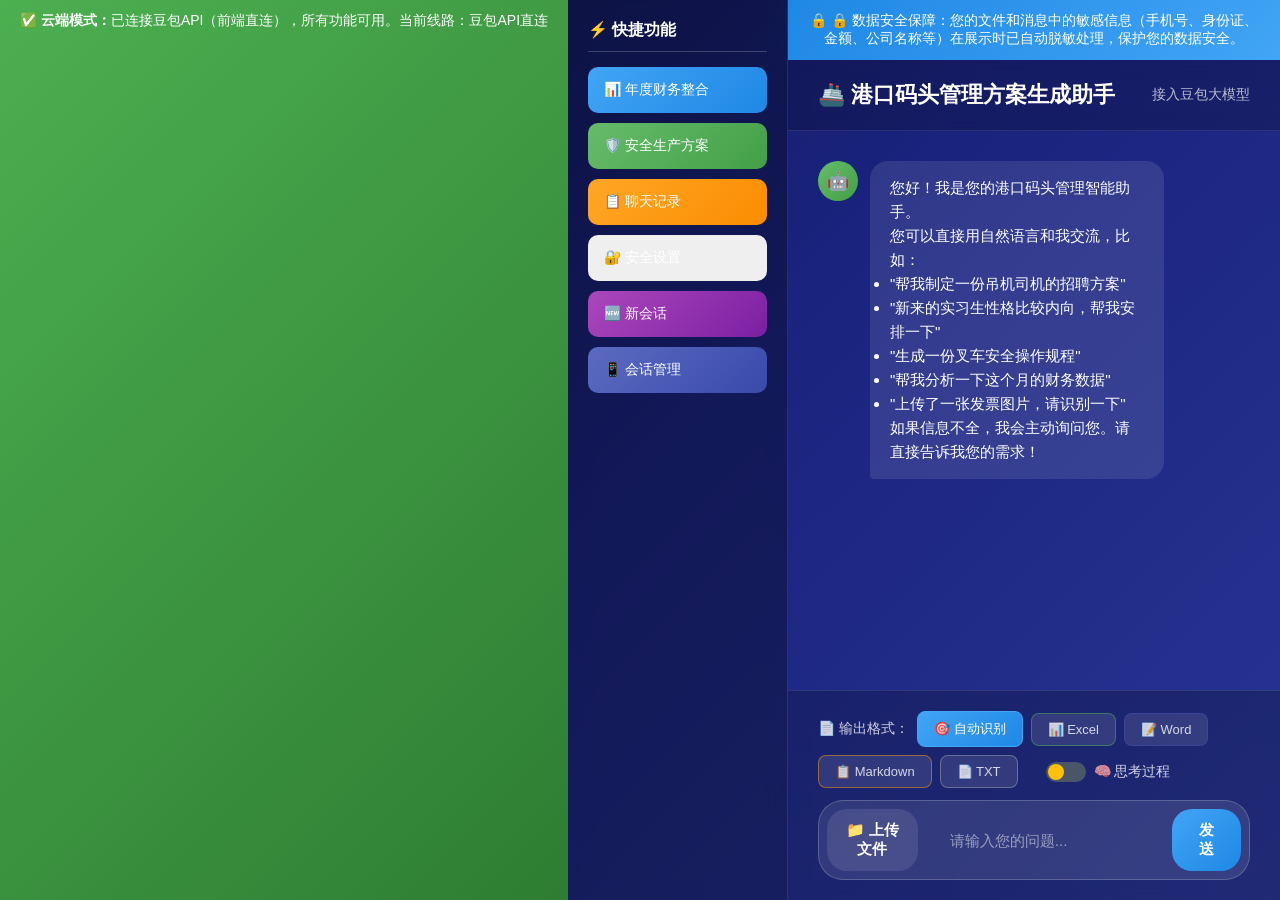
==== commit a12ebea6: "Update index.html" ====
--- a/index.html
+++ b/index.html
@@ -1,3355 +1,3352 @@
-<!DOCTYPE html>
-<html lang="zh-CN">
-<head>
-    <meta charset="UTF-8">
-    <meta name="viewport" content="width=device-width, initial-scale=1.0">
-    <meta http-equiv="Cache-Control" content="no-cache, no-store, must-revalidate" />
-    <meta http-equiv="Pragma" content="no-cache" />
-    <meta http-equiv="Expires" content="0" />
-    <title>港口码头管理方案生成助手</title>
-    <!-- 预连接到API端点，减少首次请求延迟 -->
-    <link rel="preconnect" href="https://ark.cn-guangzhou.volces.com" crossorigin>
-    <link rel="preconnect" href="https://ark.hk-hongkong.volces.com" crossorigin>
-    <link rel="preconnect" href="https://ark.cn-shenzhen.volces.com" crossorigin>
-    <link rel="preconnect" href="https://ark.cn-shanghai.volces.com" crossorigin>
-    <link rel="preconnect" href="https://ark.cn-beijing.volces.com" crossorigin>
-    <link rel="preconnect" href="https://ark.ap-singapore.volces.com" crossorigin>
-    <script src="lib/xlsx.full.min.js?v=20260722"></script>
-    <script src="lib/jszip.min.js?v=20260722"></script>
-    <script src="lib/marked.min.js?v=20260722"></script>
-    <script src="lib/pdf.min.js?v=20260722"></script>
-    <script src="lib/tesseract.min.js?v=20260722"></script>
-    <script src="desensitization_proxy.js?v=20260722"></script>
-    <script src="desensitize.js?v=20260722"></script>
-    <style>
-        * { margin: 0; padding: 0; box-sizing: border-box; }
-        body { font-family: 'Microsoft YaHei', 'PingFang SC', sans-serif; background: linear-gradient(135deg, #0c1445 0%, #1a237e 50%, #283593 100%); min-height: 100vh; display: flex; }
-        .sidebar { width: 220px; background: rgba(0,0,0,0.3); backdrop-filter: blur(10px); padding: 20px; color: white; border-right: 1px solid rgba(255,255,255,0.1); display: flex; flex-direction: column; }
-        .sidebar h3 { font-size: 16px; margin-bottom: 15px; padding-bottom: 10px; border-bottom: 1px solid rgba(255,255,255,0.2); }
-        .sidebar .quick-btn { padding: 14px 16px; margin-bottom: 10px; border-radius: 10px; cursor: pointer; transition: all 0.3s ease; display: flex; align-items: center; gap: 10px; font-size: 14px; border: none; color: white; }
-        .sidebar .quick-btn.financial { background: linear-gradient(135deg, #42a5f5, #1e88e5); }
-        .sidebar .quick-btn.financial:hover { background: linear-gradient(135deg, #1e88e5, #1565c0); transform: translateX(5px); }
-        .sidebar .quick-btn.safety { background: linear-gradient(135deg, #66bb6a, #43a047); }
-        .sidebar .quick-btn.safety:hover { background: linear-gradient(135deg, #43a047, #2e7d32); transform: translateX(5px); }
-        .sidebar .quick-btn.history { background: linear-gradient(135deg, #ffa726, #fb8c00); }
-        .sidebar .quick-btn.history:hover { background: linear-gradient(135deg, #fb8c00, #f57c00); transform: translateX(5px); }
-        .main-content { flex: 1; display: flex; flex-direction: column; min-height: 100vh; }
-        .header { padding: 20px 30px; background: rgba(0,0,0,0.2); backdrop-filter: blur(10px); color: white; display: flex; justify-content: space-between; align-items: center; border-bottom: 1px solid rgba(255,255,255,0.1); }
-        .header h1 { font-size: 22px; font-weight: 600; }
-        .header .model-info { font-size: 14px; color: rgba(255,255,255,0.7); }
-        .chat-container { flex: 1; overflow: hidden; display: flex; flex-direction: column; }
-        .chat-messages { flex: 1; overflow-y: auto; padding: 30px; display: flex; flex-direction: column; gap: 20px; }
-        .chat-messages::-webkit-scrollbar { width: 6px; }
-        .chat-messages::-webkit-scrollbar-track { background: rgba(255,255,255,0.1); }
-        .chat-messages::-webkit-scrollbar-thumb { background: rgba(255,255,255,0.3); border-radius: 3px; }
-        .message { display: flex; gap: 12px; max-width: 80%; }
-        .message.user { margin-left: auto; flex-direction: row-reverse; }
-        .message.assistant { margin-right: auto; }
-        .message .avatar { width: 40px; height: 40px; border-radius: 50%; display: flex; align-items: center; justify-content: center; font-size: 18px; flex-shrink: 0; }
-        .message.user .avatar { background: linear-gradient(135deg, #42a5f5, #1e88e5); }
-        .message.assistant .avatar { background: linear-gradient(135deg, #66bb6a, #43a047); }
-        .message .message-content { padding: 15px 20px; border-radius: 18px; line-height: 1.6; font-size: 15px; word-break: break-all; }
-        .message.user .message-content { background: linear-gradient(135deg, #42a5f5, #1e88e5); color: white; border-bottom-right-radius: 4px; }
-        .message.assistant .message-content { background: rgba(255,255,255,0.1); color: white; border-bottom-left-radius: 4px; }
-        .thinking-container { display: none; margin-bottom: 10px; margin-left: 52px; }
-        .thinking-header { display: flex; align-items: center; gap: 8px; padding: 8px 12px; background: rgba(255, 193, 7, 0.15); border-radius: 12px 12px 0 0; cursor: pointer; color: #ffc107; font-size: 13px; font-weight: 500; transition: background 0.3s; }
-        .thinking-header:hover { background: rgba(255, 193, 7, 0.25); }
-        .thinking-header .toggle-icon { font-size: 10px; transition: transform 0.3s; }
-        .thinking-header.expanded .toggle-icon { transform: rotate(0deg); }
-        .thinking-header:not(.expanded) .toggle-icon { transform: rotate(-90deg); }
-        .thinking-content { padding: 12px; background: rgba(255, 193, 7, 0.08); border-radius: 0 0 12px 12px; color: rgba(255,255,255,0.85); font-size: 14px; line-height: 1.6; border-top: 1px solid rgba(255, 193, 7, 0.2); }
-        .thinking-content p { margin: 0 0 8px 0; }
-        .thinking-content p:last-child { margin-bottom: 0; }
-        .typing-indicator { display: flex; gap: 4px; padding: 10px; }
-        .typing-indicator span { width: 8px; height: 8px; background: #42a5f5; border-radius: 50%; animation: typing 1.4s infinite ease-in-out both; }
-        .typing-indicator span:nth-child(1) { animation-delay: -0.32s; }
-        .typing-indicator span:nth-child(2) { animation-delay: -0.16s; }
-        @keyframes typing { 0%, 80%, 100% { transform: scale(0); } 40% { transform: scale(1); } }
-        .chat-input-area { padding: 20px 30px; background: rgba(0,0,0,0.2); backdrop-filter: blur(10px); border-top: 1px solid rgba(255,255,255,0.1); }
-        .input-container { display: flex; gap: 12px; background: rgba(255,255,255,0.1); border-radius: 25px; padding: 8px; border: 1px solid rgba(255,255,255,0.2); }
-        .input-container input[type="text"] { flex: 1; background: transparent; border: none; outline: none; padding: 12px 20px; color: white; font-size: 15px; }
-        .input-container input[type="text"]::placeholder { color: rgba(255,255,255,0.5); }
-        .input-container button { padding: 12px 24px; border: none; border-radius: 20px; cursor: pointer; font-size: 15px; font-weight: 600; transition: all 0.3s ease; }
-        .input-container .upload-btn { background: rgba(255,255,255,0.1); color: white; padding: 12px 16px; }
-        .input-container .upload-btn:hover { background: rgba(255,255,255,0.2); }
-        .input-container .send-btn { background: linear-gradient(135deg, #42a5f5, #1e88e5); color: white; }
-        .input-container .send-btn:hover { background: linear-gradient(135deg, #1e88e5, #1565c0); }
-        .input-container .send-btn:disabled { background: rgba(255,255,255,0.2); cursor: not-allowed; }
-        .desensitize-toggle { display: flex; align-items: center; cursor: pointer; margin-right: 10px; }
-        .desensitize-toggle input[type="checkbox"] { display: none; }
-        .toggle-slider { width: 40px; height: 20px; background: #4a5568; border-radius: 10px; position: relative; transition: background 0.3s; }
-        .toggle-slider::before { content: ''; position: absolute; width: 16px; height: 16px; background: white; border-radius: 50%; top: 2px; left: 2px; transition: transform 0.3s; }
-        .desensitize-toggle input[type="checkbox"]:checked + .toggle-slider { background: #68d391; }
-        .desensitize-toggle input[type="checkbox"]:checked + .toggle-slider::before { transform: translateX(20px); }
-        .toggle-label { margin-left: 8px; color: rgba(255,255,255,0.8); font-size: 14px; }
-        .cot-toggle { display: flex; align-items: center; cursor: pointer; margin-left: 10px; }
-        .cot-toggle input[type="checkbox"] { display: none; }
-        .cot-toggle .toggle-slider::before { background: #ffc107; }
-        .cot-toggle input[type="checkbox"]:checked + .toggle-slider { background: #ff9800; }
-        .cot-toggle input[type="checkbox"]:checked + .toggle-slider::before { transform: translateX(20px); }
-        .security-section { margin-bottom: 20px; padding-bottom: 15px; border-bottom: 1px solid rgba(255,255,255,0.1); }
-        .security-section h3 { color: #68d391; margin-bottom: 10px; font-size: 15px; }
-        .security-item { display: flex; justify-content: space-between; align-items: center; margin-bottom: 8px; padding: 8px; background: rgba(0,0,0,0.2); border-radius: 8px; }
-        .security-item label { color: rgba(255,255,255,0.9); font-size: 14px; }
-        .security-item input[type="text"] { flex: 1; max-width: 200px; padding: 8px; border: 1px solid rgba(255,255,255,0.2); border-radius: 4px; background: rgba(0,0,0,0.3); color: white; font-size: 14px; }
-        .security-item input[type="checkbox"] { width: 18px; height: 18px; cursor: pointer; }
-        .security-btn { padding: 10px 20px; margin-right: 10px; border: none; border-radius: 8px; background: linear-gradient(135deg, #42a5f5, #1e88e5); color: white; cursor: pointer; font-size: 14px; transition: all 0.3s; }
-        .security-btn:hover { background: linear-gradient(135deg, #1e88e5, #1565c0); }
-        #security-stats { color: rgba(255,255,255,0.8); font-size: 13px; line-height: 1.8; }
-        .download-section { margin-top: 10px; }
-        .toast-container { position: fixed; top: 80px; right: 20px; z-index: 1000; display: flex; flex-direction: column; gap: 10px; }
-        .toast { padding: 12px 20px; border-radius: 8px; color: white; font-size: 14px; box-shadow: 0 4px 12px rgba(0,0,0,0.3); animation: slideIn 0.3s ease-out; max-width: 350px; }
-        .toast.success { background: linear-gradient(135deg, #68d391, #48bb78); }
-        .toast.warning { background: linear-gradient(135deg, #f6ad55, #ed8936); }
-        .toast.error { background: linear-gradient(135deg, #fc8181, #f56565); }
-        @keyframes slideIn { from { transform: translateX(100%); opacity: 0; } to { transform: translateX(0); opacity: 1; } }
-        .download-btn { display: inline-block; padding: 8px 16px; background: #42a5f5; color: white; text-decoration: none; border-radius: 8px; font-size: 14px; transition: all 0.3s ease; }
-        .download-btn:hover { background: #1e88e5; }
-        .input-container input[type="file"] { display: none; }
-        pre { white-space: pre-wrap; margin: 0; }
-        table { border-collapse: collapse; width: 100%; }
-        th, td { border: 1px solid rgba(255,255,255,0.2); padding: 8px; text-align: left; }
-        th { background: rgba(255,255,255,0.1); }
-        .privacy-banner { background: linear-gradient(135deg, #1e88e5, #42a5f5); padding: 12px 20px; color: white; font-size: 14px; text-align: center; }
-        .privacy-banner::before { content: '🔒 '; }
-        .modal-overlay { display: none; position: fixed; top: 0; left: 0; right: 0; bottom: 0; background: rgba(0,0,0,0.7); backdrop-filter: blur(5px); z-index: 1000; justify-content: center; align-items: center; }
-        .modal-overlay.active { display: flex; }
-        .modal { background: linear-gradient(135deg, #1a237e, #283593); border-radius: 16px; padding: 25px; width: 90%; max-width: 800px; max-height: 80vh; overflow: hidden; display: flex; flex-direction: column; border: 1px solid rgba(255,255,255,0.2); }
-        .modal-header { display: flex; justify-content: space-between; align-items: center; margin-bottom: 20px; padding-bottom: 15px; border-bottom: 1px solid rgba(255,255,255,0.2); }
-        .modal-header h2 { color: white; font-size: 18px; }
-        .modal-close { background: rgba(255,255,255,0.1); border: none; color: white; width: 32px; height: 32px; border-radius: 50%; cursor: pointer; font-size: 20px; display: flex; align-items: center; justify-content: center; }
-        .modal-close:hover { background: rgba(255,255,255,0.2); }
-        .modal-search { background: rgba(255,255,255,0.1); border: 1px solid rgba(255,255,255,0.2); border-radius: 8px; padding: 10px 15px; margin-bottom: 15px; }
-        .modal-search input { background: transparent; border: none; color: white; width: 100%; outline: none; font-size: 14px; }
-        .modal-search input::placeholder { color: rgba(255,255,255,0.5); }
-        .modal-content { flex: 1; overflow-y: auto; }
-        .history-item { padding: 15px; background: rgba(255,255,255,0.05); border-radius: 10px; margin-bottom: 10px; }
-        .history-item .role { font-size: 12px; color: rgba(255,255,255,0.6); margin-bottom: 5px; }
-        .history-item .content { color: white; font-size: 14px; line-height: 1.5; }
-        .history-item .content.highlight { background: rgba(255,255,0,0.3); padding: 2px 4px; border-radius: 3px; }
-        .history-item .time { font-size: 12px; color: rgba(255,255,255,0.4); margin-top: 8px; }
-        .category-tabs { display: flex; gap: 8px; margin-bottom: 15px; flex-wrap: wrap; }
-        .category-tab { padding: 6px 14px; border-radius: 20px; font-size: 12px; cursor: pointer; border: 1px solid rgba(255,255,255,0.3); color: rgba(255,255,255,0.8); background: transparent; transition: all 0.3s ease; }
-        .category-tab.active { background: rgba(255,255,255,0.2); border-color: rgba(255,255,255,0.5); color: white; }
-        .no-results { text-align: center; color: rgba(255,255,255,0.5); padding: 40px; }
-        .format-selector { display: flex; align-items: center; gap: 8px; margin-bottom: 12px; flex-wrap: wrap; }
-        .format-selector .format-label { color: rgba(255,255,255,0.8); font-size: 14px; }
-        .format-btn { padding: 8px 16px; border-radius: 8px; font-size: 13px; cursor: pointer; border: 1px solid rgba(255,255,255,0.3); color: rgba(255,255,255,0.8); background: rgba(255,255,255,0.1); transition: all 0.3s ease; display: flex; align-items: center; gap: 6px; }
-        .format-btn:hover { background: rgba(255,255,255,0.2); border-color: rgba(255,255,255,0.5); }
-        .format-btn.active { background: linear-gradient(135deg, #42a5f5, #1e88e5); border-color: #42a5f5; color: white; }
-        .format-btn.excel { border-color: rgba(76, 175, 80, 0.5); }
-        .format-btn.excel.active { background: linear-gradient(135deg, #43a047, #2e7d32); border-color: #43a047; }
-        .format-btn.word { border-color: rgba(63, 81, 181, 0.5); }
-        .format-btn.word.active { background: linear-gradient(135deg, #3f51b5, #303f9f); border-color: #3f51b5; }
-        .format-btn.markdown { border-color: rgba(255, 152, 0, 0.5); }
-        .format-btn.markdown.active { background: linear-gradient(135deg, #ff9800, #f57c00); border-color: #ff9800; }
-        .format-btn.txt { border-color: rgba(156, 163, 175, 0.5); }
-        .format-btn.txt.active { background: linear-gradient(135deg, #6c757d, #495057); border-color: #6c757d; }
-        .file-type-tag { display: inline-block; padding: 4px 10px; border-radius: 12px; font-size: 12px; margin-left: 8px; font-weight: 500; }
-        .file-type-tag.excel { background: rgba(76, 175, 80, 0.2); color: #66bb6a; border: 1px solid rgba(76, 175, 80, 0.3); }
-        .file-type-tag.word { background: rgba(63, 81, 181, 0.2); color: #7986cb; border: 1px solid rgba(63, 81, 181, 0.3); }
-        .file-type-tag.markdown { background: rgba(255, 152, 0, 0.2); color: #ffb74d; border: 1px solid rgba(255, 152, 0, 0.3); }
-        .file-type-tag.txt { background: rgba(156, 163, 175, 0.2); color: #cbd5e0; border: 1px solid rgba(156, 163, 175, 0.3); }
-        .file-type-tag.auto { background: rgba(255, 255, 255, 0.1); color: rgba(255, 255, 255, 0.8); border: 1px solid rgba(255, 255, 255, 0.2); }
-        
-        /* 会话管理样式 */
-        .session-item { padding: 12px; border-radius: 8px; cursor: pointer; transition: all 0.3s; background: rgba(255,255,255,0.05); margin-bottom: 8px; }
-        .session-item:hover { background: rgba(255,255,255,0.1); transform: translateX(5px); }
-        .session-item.active { background: rgba(66,165,245,0.2); border-left: 3px solid #42a5f5; }
-        .session-name { font-size: 13px; color: white; margin-bottom: 4px; overflow: hidden; text-overflow: ellipsis; white-space: nowrap; }
-        .session-time { font-size: 11px; color: rgba(255,255,255,0.5); }
-        .session-count { font-size: 11px; color: rgba(66,165,245,0.8); margin-top: 4px; }
-        .session-header { display: flex; justify-content: space-between; align-items: center; margin-bottom: 15px; }
-        .session-header h3 { margin: 0; }
-        .new-session-btn { padding: 8px 16px; border-radius: 6px; font-size: 12px; cursor: pointer; border: none; background: linear-gradient(135deg, #42a5f5, #1e88e5); color: white; transition: all 0.3s; }
-        .new-session-btn:hover { transform: translateY(-2px); box-shadow: 0 4px 12px rgba(66,165,245,0.3); }
-        .export-btns { display: flex; gap: 8px; margin-top: 10px; }
-        .export-btn { padding: 8px 12px; border-radius: 6px; font-size: 12px; cursor: pointer; border: 1px solid rgba(255,255,255,0.3); background: rgba(255,255,255,0.1); color: white; transition: all 0.3s; }
-        .export-btn:hover { background: rgba(255,255,255,0.2); }
-    </style>
-</head>
-<body>
-    <div id="github-pages-banner" style="display:none; background: linear-gradient(135deg, #4caf50, #2e7d32); color: white; padding: 12px 20px; text-align: center; font-size: 14px; position: sticky; top: 0; z-index: 9999;">
-        ✅ <strong>云端模式：</strong>已连接云端后端（主备双节点），所有功能可用。也可通过本地地址 <a href="http://localhost:8000" style="color: #fff; text-decoration: underline; font-weight: bold;">http://localhost:8000</a> 访问。
-    </div>
-    <div class="sidebar">
-        <h3>⚡ 快捷功能</h3>
-        <button class="quick-btn financial" onclick="generateAnnualFinancialReport()">📊 年度财务整合</button>
-        <button class="quick-btn safety" onclick="generateSafetyImprovementPlan()">🛡️ 安全生产方案</button>
-        <button class="quick-btn history" onclick="openHistoryModal()">📋 聊天记录</button>
-        <button class="quick-btn security" onclick="openSecurityModal()">🔐 安全设置</button>
-        <button class="quick-btn" style="background: linear-gradient(135deg, #ab47bc, #7b1fa2);" onclick="createNewSession()">🆕 新会话</button>
-        <button class="quick-btn" style="background: linear-gradient(135deg, #5c6bc0, #3949ab);" onclick="openSessionModal()">📱 会话管理</button>
-    </div>
-    
-    <div class="main-content">
-        <div class="privacy-banner">🔒 数据安全保障：您的文件和消息中的敏感信息（手机号、身份证、金额、公司名称等）在展示时已自动脱敏处理，保护您的数据安全。</div>
-        <div class="header">
-            <h1>🚢 港口码头管理方案生成助手</h1>
-            <div class="model-info">接入豆包大模型</div>
-        </div>
-        
-        <div class="chat-container">
-            <div class="chat-messages" id="chat-messages">
-                <div class="message assistant">
-                    <div class="avatar">🤖</div>
-                    <div class="message-content">
-                        <p>您好！我是您的港口码头管理智能助手。</p>
-                        <p>您可以直接用自然语言和我交流，比如：</p>
-                        <ul>
-                            <li>"帮我制定一份吊机司机的招聘方案"</li>
-                            <li>"新来的实习生性格比较内向，帮我安排一下"</li>
-                            <li>"生成一份叉车安全操作规程"</li>
-                            <li>"帮我分析一下这个月的财务数据"</li>
-                            <li>"上传了一张发票图片，请识别一下"</li>
-                        </ul>
-                        <p>如果信息不全，我会主动询问您。请直接告诉我您的需求！</p>
-                    </div>
-                </div>
-            </div>
-            
-            <div class="chat-input-area">
-                <div class="format-selector">
-                    <span class="format-label">📄 输出格式：</span>
-                    <button class="format-btn active" onclick="selectFormat('auto')" id="format-auto">🎯 自动识别</button>
-                    <button class="format-btn excel" onclick="selectFormat('excel')" id="format-excel">📊 Excel</button>
-                    <button class="format-btn word" onclick="selectFormat('word')" id="format-word">📝 Word</button>
-                    <button class="format-btn markdown" onclick="selectFormat('markdown')" id="format-markdown">📋 Markdown</button>
-                    <button class="format-btn txt" onclick="selectFormat('txt')" id="format-txt">📄 TXT</button>
-                    <span class="cot-toggle" style="margin-left: 20px;">
-                        <input type="checkbox" id="cot-toggle" />
-                        <span class="toggle-slider"></span>
-                        <span class="toggle-label">🧠 思考过程</span>
-                    </span>
-                </div>
-                <div class="input-container">
-                    <button class="upload-btn" id="upload-btn">📁 上传文件</button>
-                    <input type="file" id="file-input" accept=".xlsx,.xls,.docx,.doc,.pptx,.ppt,.pdf,.txt,.jpg,.jpeg,.png,.gif,.bmp,.webp">
-                    <input type="text" id="user-input" placeholder="请输入您的问题..." autocomplete="off">
-                    <button class="send-btn" id="send-btn">发送</button>
-                </div>
-            </div>
-        </div>
-    </div>
-    
-    <div class="modal-overlay" id="history-modal">
-        <div class="modal">
-            <div class="modal-header">
-                <h2>📋 聊天记录</h2>
-                <button class="modal-close" onclick="closeHistoryModal()">×</button>
-            </div>
-            <div class="category-tabs">
-                <button class="category-tab active" onclick="filterHistory('all')">全部</button>
-                <button class="category-tab" onclick="filterHistory('financial')">财务相关</button>
-                <button class="category-tab" onclick="filterHistory('safety')">安全相关</button>
-                <button class="category-tab" onclick="filterHistory('hr')">人事相关</button>
-                <button class="category-tab" onclick="filterHistory('other')">其他</button>
-            </div>
-            <div class="modal-search">
-                <input type="text" id="history-search" placeholder="搜索关键字..." oninput="searchHistory()">
-            </div>
-            <div class="modal-content" id="history-content">
-            </div>
-        </div>
-    </div>
-    
-    <div class="modal-overlay" id="session-modal">
-        <div class="modal">
-            <div class="modal-header">
-                <div class="session-header">
-                    <h2>📱 会话管理</h2>
-                    <button class="new-session-btn" onclick="createNewSession(); closeSessionModal()">🆕 新会话</button>
-                </div>
-                <button class="modal-close" onclick="closeSessionModal()">×</button>
-            </div>
-            <div class="modal-content" id="session-list" style="max-height: 400px; overflow-y: auto;">
-            </div>
-            <div class="export-btns">
-                <button class="export-btn" onclick="exportSession(); closeSessionModal()">📤 导出当前会话</button>
-                <button class="export-btn" onclick="exportAllSessions(); closeSessionModal()">📥 导出所有会话</button>
-                <button class="export-btn" onclick="jsonToWord()">📝 JSON转Word</button>
-            </div>
-        </div>
-    </div>
-    
-    <div class="toast-container" id="toast-container"></div>
-    
-    <div class="modal-overlay" id="security-modal">
-        <div class="modal">
-            <div class="modal-header">
-                <h2>🔐 数据安全</h2>
-                <button class="modal-close" onclick="closeSecurityModal()">×</button>
-            </div>
-            <div class="modal-content">
-                <div class="security-section">
-                    <h3>🔑 API密钥配置</h3>
-                    <p style="color: rgba(255,255,255,0.6); font-size: 13px; margin-bottom: 12px;">请输入您的豆包API密钥，密钥仅保存在浏览器本地，不会上传到云端。</p>
-                    <div style="display: flex; flex-direction: column; gap: 8px;">
-                        <input type="password" id="doubao-api-key" placeholder="输入豆包API密钥 (ark-xxx)" style="width: 100%; padding: 10px; border-radius: 6px; border: 1px solid rgba(255,255,255,0.3); background: rgba(0,0,0,0.3); color: white; font-family: monospace;">
-                        <button class="security-btn" onclick="saveApiKey()" style="margin-top: 5px;">💾 保存密钥</button>
-                        <button class="security-btn" onclick="clearApiKey()" style="margin-top: 5px;">🗑️ 清除密钥</button>
-                    </div>
-                    <div id="api-key-status" style="margin-top: 10px; font-size: 12px; color: rgba(255,255,255,0.6);"></div>
-                </div>
-                <div class="security-section">
-                    <h3>安全机制</h3>
-                    <p style="color: rgba(255,255,255,0.8); font-size: 14px; line-height: 1.8;">
-                        • 系统会自动检测发送内容中的隐私信息<br>
-                        • 检测到隐私信息时自动进行脱敏处理<br>
-                        • 脱敏后的内容发送给AI，保护您的数据安全<br>
-                        • 系统会生成脱敏文件和密钥文件供您下载<br>
-                        • 密钥文件用于还原脱敏数据，请妥善保存<br>
-                        • API密钥仅保存在浏览器本地存储中
-                    </p>
-                </div>
-                <div class="security-section">
-                    <h3>🔄 数据还原</h3>
-                    <p style="color: rgba(255,255,255,0.6); font-size: 13px; margin-bottom: 12px;">上传脱敏文件和对应的密钥文件，系统将自动还原为原始数据</p>
-                    <div style="display: flex; flex-direction: column; gap: 10px;">
-                        <div>
-                            <label style="font-size: 13px; color: rgba(255,255,255,0.8); display: block; margin-bottom: 5px;">📁 上传脱敏文件 (.txt)</label>
-                            <input type="file" id="restore-desensitized-file" accept=".txt" style="width: 100%; padding: 8px; border-radius: 6px; border: 1px solid rgba(255,255,255,0.3); background: rgba(0,0,0,0.3); color: white;">
-                        </div>
-                        <div>
-                            <label style="font-size: 13px; color: rgba(255,255,255,0.8); display: block; margin-bottom: 5px;">🔑 上传密钥文件 (.json)</label>
-                            <input type="file" id="restore-key-file" accept=".json" style="width: 100%; padding: 8px; border-radius: 6px; border: 1px solid rgba(255,255,255,0.3); background: rgba(0,0,0,0.3); color: white;">
-                        </div>
-                        <button class="security-btn" onclick="restoreData()" style="margin-top: 5px;">开始还原</button>
-                    </div>
-                    <div id="restore-result" style="margin-top: 15px; padding: 10px; border-radius: 6px; background: rgba(0,0,0,0.3); display: none;"></div>
-                </div>
-                <div class="security-section">
-                    <h3>本地密钥映射管理</h3>
-                    <p style="color: rgba(255,255,255,0.6); font-size: 13px; margin-bottom: 12px;">密钥映射自动保存在浏览器本地存储中，不会上传到云端。您可以查看和管理这些映射。</p>
-                    <button class="security-btn" onclick="viewStoredMappings()" style="margin-bottom: 10px;">📋 查看本地存储的密钥映射</button>
-                    <button class="security-btn" onclick="clearStoredMappings()">🗑️ 清除本地密钥映射</button>
-                    <div id="stored-mappings-list" style="margin-top: 15px; padding: 10px; border-radius: 6px; background: rgba(0,0,0,0.3); display: none; max-height: 200px; overflow-y: auto;"></div>
-                </div>
-                <div class="security-section">
-                    <h3>统计信息</h3>
-                    <div id="security-stats"></div>
-                </div>
-                <div class="security-section">
-                    <h3>操作</h3>
-                    <button class="security-btn" onclick="exportSecurityLogs()">导出日志</button>
-                    <button class="security-btn" onclick="clearSecurityLogs()">清除日志</button>
-                </div>
-            </div>
-        </div>
-    </div>
-    
-    <script>
-        // API 配置已迁移至后端 /api/v1/chat/stream，前端不再硬编码 API Key
-        let chatHistory = loadChatHistory();
-        let uploadedFileContent = null;
-        let uploadedFileName = null;
-        let uploadedFileMapping = {};
-        let desensitizationMapping = {};
-        let selectedFormat = 'auto';
-        const messagesContainer = document.getElementById('chat-messages');
-        const userInput = document.getElementById('user-input');
-        const sendBtn = document.getElementById('send-btn');
-        let currentFilter = 'all';
-        let currentSearch = '';
-        
-        // 会话管理
-        let currentSessionId = generateSessionId();
-        let sessions = loadSessions();
-        
-        function selectFormat(format) {
-            selectedFormat = format;
-            document.querySelectorAll('.format-btn').forEach(btn => btn.classList.remove('active'));
-            document.getElementById('format-' + format).classList.add('active');
-        }
-        
-        const FORMAT_CONFIG = {
-            excel: { name: 'Excel', icon: '📊', keywords: ['报表', '表格', '数据', '统计', '清单', '汇总', '明细', '台账', '财务', '预算', '成本', '支出', '收入', '利润', '金额', '费用', '记账', '核算', '对账'] },
-            word: { name: 'Word', icon: '📝', keywords: ['文档', '报告', '总结', '方案', '分析', '说明', '纪要', '通知', '公告', '规定', '制度', '办法', '计划', '安排', '建议', '评估'] },
-            markdown: { name: 'Markdown', icon: '📋', keywords: ['markdown', 'md', '格式', '笔记', '记录', '文档格式'] },
-            txt: { name: 'TXT', icon: '📄', keywords: ['文本', 'txt', '纯文本', '文字', '内容'] }
-        };
-        
-        function getFormatByExtension(ext) {
-            const extMap = {
-                'xlsx': 'excel', 'xls': 'excel',
-                'docx': 'word', 'doc': 'word',
-                'md': 'markdown', 'markdown': 'markdown',
-                'txt': 'txt'
-            };
-            return extMap[ext.toLowerCase()] || null;
-        }
-        
-        function detectFileType(text, fileName) {
-            if (!text && !fileName) return 'excel';
-            
-            const lowerText = text ? text.toLowerCase() : '';
-            const formatScores = {};
-            
-            Object.keys(FORMAT_CONFIG).forEach(format => {
-                formatScores[format] = 0;
-                FORMAT_CONFIG[format].keywords.forEach(keyword => {
-                    if (lowerText.includes(keyword.toLowerCase())) {
-                        formatScores[format]++;
-                    }
-                });
-            });
-            
-            let detectedType = 'excel';
-            let maxScore = 0;
-            
-            if (fileName) {
-                const ext = fileName.toLowerCase().split('.').pop();
-                const fileType = getFormatByExtension(ext);
-                if (fileType) {
-                    formatScores[fileType] += 5;
-                }
-            }
-            
-            Object.keys(formatScores).forEach(format => {
-                if (formatScores[format] > maxScore) {
-                    maxScore = formatScores[format];
-                    detectedType = format;
-                }
-            });
-            
-            if (maxScore === 0) {
-                detectedType = 'excel';
-            }
-            
-            return detectedType;
-        }
-        
-        function loadChatHistory() {
-            try {
-                const stored = localStorage.getItem('port_chat_history');
-                if (stored) {
-                    const parsed = JSON.parse(stored);
-                    return parsed.slice(-50);
-                }
-            } catch (e) {
-                console.error('加载聊天记录失败:', e);
-            }
-            return [];
-        }
-        
-        function saveChatHistory() {
-            try {
-                const toSave = chatHistory.slice(-100);
-                localStorage.setItem('port_chat_history', JSON.stringify(toSave));
-            } catch (e) {
-                console.error('保存聊天记录失败:', e);
-            }
-        }
-        
-        // 生成唯一会话ID
-        function generateSessionId() {
-            return 'session_' + Date.now() + '_' + Math.random().toString(36).substr(2, 9);
-        }
-        
-        // 加载所有会话
-        function loadSessions() {
-            try {
-                const stored = localStorage.getItem('port_sessions');
-                if (stored) {
-                    return JSON.parse(stored);
-                }
-            } catch (e) {
-                console.error('加载会话失败:', e);
-            }
-            return [];
-        }
-        
-        // 保存会话
-        function saveSessions() {
-            try {
-                localStorage.setItem('port_sessions', JSON.stringify(sessions));
-            } catch (e) {
-                console.error('保存会话失败:', e);
-            }
-        }
-        
-        // 创建新会话
-        function createNewSession() {
-            // 保存当前会话
-            if (chatHistory.length > 0) {
-                const sessionIndex = sessions.findIndex(s => s.id === currentSessionId);
-                if (sessionIndex >= 0) {
-                    sessions[sessionIndex] = {
-                        id: currentSessionId,
-                        name: summarizeSession(chatHistory),
-                        timestamp: Date.now(),
-                        messages: chatHistory
-                    };
-                } else {
-                    sessions.push({
-                        id: currentSessionId,
-                        name: summarizeSession(chatHistory),
-                        timestamp: Date.now(),
-                        messages: chatHistory
-                    });
-                }
-                // 只保留最近20个会话
-                sessions = sessions.slice(-20);
-                saveSessions();
-            }
-            
-            // 创建新会话
-            currentSessionId = generateSessionId();
-            chatHistory = [];
-            messagesContainer.innerHTML = '';
-            saveChatHistory();
-            
-            addMessage('🎉 新会话已创建，开始新的对话吧！', 'assistant');
-            renderSessionList();
-        }
-        
-        // 总结会话内容（用于自动命名）
-        function summarizeSession(messages) {
-            if (!messages || messages.length === 0) {
-                return '未命名会话';
-            }
-            // 获取前几条消息的用户输入
-            const userMessages = messages.filter(m => m.user).map(m => m.user).slice(0, 3);
-            if (userMessages.length === 0) {
-                return '未命名会话';
-            }
-            // 提取关键词进行总结
-            let summary = userMessages.join(' ');
-            // 移除标点符号
-            summary = summary.replace(/[，。！？、\n\r]/g, ' ');
-            // 取前30个字符
-            return summary.substring(0, 30) + (summary.length > 30 ? '...' : '');
-        }
-        
-        // 切换会话
-        function switchSession(sessionId) {
-            const session = sessions.find(s => s.id === sessionId);
-            if (session) {
-                // 保存当前会话
-                if (chatHistory.length > 0) {
-                    const sessionIndex = sessions.findIndex(s => s.id === currentSessionId);
-                    if (sessionIndex >= 0) {
-                        sessions[sessionIndex].messages = chatHistory;
-                        sessions[sessionIndex].timestamp = Date.now();
-                        sessions[sessionIndex].name = summarizeSession(chatHistory);
-                    }
-                    saveSessions();
-                }
-                
-                // 切换到目标会话
-                currentSessionId = sessionId;
-                chatHistory = session.messages;
-                renderChatHistory();
-                renderSessionList();
-            }
-        }
-        
-        // 渲染会话列表
-        function renderSessionList() {
-            const sessionList = document.getElementById('session-list');
-            if (!sessionList) return;
-            
-            sessionList.innerHTML = '';
-            
-            // 按时间倒序排列
-            const sortedSessions = [...sessions].sort((a, b) => b.timestamp - a.timestamp);
-            
-            sortedSessions.forEach(session => {
-                const item = document.createElement('div');
-                item.className = 'session-item' + (session.id === currentSessionId ? ' active' : '');
-                item.innerHTML = `
-                    <div class="session-name">${escapeHtml(session.name)}</div>
-                    <div class="session-time">${formatTime(session.timestamp)}</div>
-                    <div class="session-count">${session.messages.length}条消息</div>
-                `;
-                item.onclick = () => switchSession(session.id);
-                sessionList.appendChild(item);
-            });
-        }
-        
-        // 渲染聊天历史
-        function renderChatHistory() {
-            messagesContainer.innerHTML = '';
-            chatHistory.forEach(item => {
-                if (item.user) {
-                    addMessage(item.user, 'user');
-                }
-                if (item.assistant) {
-                    addMessage(item.assistant, 'assistant');
-                }
-            });
-        }
-        
-        // 格式化时间
-        function formatTime(timestamp) {
-            const date = new Date(timestamp);
-            const now = new Date();
-            const diff = now - date;
-            
-            if (diff < 60000) return '刚刚';
-            if (diff < 3600000) return Math.floor(diff / 60000) + '分钟前';
-            if (diff < 86400000) return Math.floor(diff / 3600000) + '小时前';
-            if (diff < 604800000) return Math.floor(diff / 86400000) + '天前';
-            
-            return `${date.getMonth() + 1}/${date.getDate()}`;
-        }
-        
-        // HTML转义
-        function escapeHtml(text) {
-            const div = document.createElement('div');
-            div.textContent = text;
-            return div.innerHTML;
-        }
-        
-        // 导出当前会话为JSON
-        function exportSession() {
-            const data = {
-                sessionId: currentSessionId,
-                sessionName: summarizeSession(chatHistory),
-                exportTime: new Date().toISOString(),
-                messages: chatHistory,
-                version: '1.0'
-            };
-            
-            const blob = new Blob([JSON.stringify(data, null, 2)], { type: 'application/json' });
-            const url = URL.createObjectURL(blob);
-            const a = document.createElement('a');
-            a.href = url;
-            a.download = `会话_${summarizeSession(chatHistory)}_${Date.now()}.json`;
-            a.click();
-            URL.revokeObjectURL(url);
-            
-            showToast('✅ 会话已导出');
-        }
-        
-        // 导出所有会话为JSON
-        function exportAllSessions() {
-            const data = {
-                exportTime: new Date().toISOString(),
-                sessions: sessions,
-                currentSessionId: currentSessionId,
-                version: '1.0'
-            };
-            
-            const blob = new Blob([JSON.stringify(data, null, 2)], { type: 'application/json' });
-            const url = URL.createObjectURL(blob);
-            const a = document.createElement('a');
-            a.href = url;
-            a.download = `所有会话_${Date.now()}.json`;
-            a.click();
-            URL.revokeObjectURL(url);
-            
-            showToast('✅ 所有会话已导出');
-        }
-        
-        // JSON转Word功能
-        function jsonToWord() {
-            const input = document.createElement('input');
-            input.type = 'file';
-            input.accept = '.json';
-            input.onchange = async function(e) {
-                const file = e.target.files[0];
-                if (!file) return;
-                
-                try {
-                    const content = await readAsText(file);
-                    const data = JSON.parse(content);
-                    
-                    // 生成Word文档内容（使用HTML格式）
-                    let htmlContent = '<!DOCTYPE html><html><head><meta charset="UTF-8"><title>会话导出</title>';
-                    htmlContent += '<style>body{font-family:Microsoft YaHei,sans-serif;margin:40px;}';
-                    htmlContent += '.session-title{font-size:20px;font-weight:bold;margin-bottom:20px;color:#1a237e;}';
-                    htmlContent += '.message{margin-bottom:15px;}';
-                    htmlContent += '.user-label{font-weight:bold;color:#1e88e5;margin-right:10px;}';
-                    htmlContent += '.assistant-label{font-weight:bold;color:#43a047;margin-right:10px;}';
-                    htmlContent += '.message-content{line-height:1.8;}';
-                    htmlContent += '</style></head><body>';
-                    
-                    if (data.sessions) {
-                        // 多个会话
-                        data.sessions.forEach((session, index) => {
-                            htmlContent += `<div class="session-title">会话 ${index + 1}: ${session.name}</div>`;
-                            htmlContent += `<p style="color:#666;font-size:14px;">更新时间: ${new Date(session.timestamp).toLocaleString()}</p>`;
-                            session.messages.forEach(msg => {
-                                if (msg.user) {
-                                    htmlContent += `<div class="message"><span class="user-label">用户:</span><span class="message-content">${msg.user}</span></div>`;
-                                }
-                                if (msg.assistant) {
-                                    htmlContent += `<div class="message"><span class="assistant-label">助手:</span><span class="message-content">${msg.assistant}</span></div>`;
-                                }
-                            });
-                            htmlContent += '<hr style="margin:30px 0;border:none;border-top:1px solid #ddd;">';
-                        });
-                    } else if (data.messages) {
-                        // 单个会话
-                        htmlContent += `<div class="session-title">会话: ${data.sessionName || '未命名会话'}</div>`;
-                        data.messages.forEach(msg => {
-                            if (msg.user) {
-                                htmlContent += `<div class="message"><span class="user-label">用户:</span><span class="message-content">${msg.user}</span></div>`;
-                            }
-                            if (msg.assistant) {
-                                htmlContent += `<div class="message"><span class="assistant-label">助手:</span><span class="message-content">${msg.assistant}</span></div>`;
-                            }
-                        });
-                    }
-                    
-                    htmlContent += '</body></html>';
-                    
-                    // 创建Word文档（使用JSZip生成docx格式）
-                    const zip = new JSZip();
-                    
-                    // Word文档结构
-                    zip.file('[Content_Types].xml', `<?xml version="1.0" encoding="UTF-8" standalone="yes"?><Types xmlns="http://schemas.openxmlformats.org/package/2006/content-types"><Default Extension="rels" ContentType="application/vnd.openxmlformats-package.relationships+xml"/><Default Extension="xml" ContentType="application/xml"/><Override PartName="/word/document.xml" ContentType="application/vnd.openxmlformats-officedocument.wordprocessingml.document.main+xml"/></Types>`);
-                    
-                    zip.file('_rels/.rels', `<?xml version="1.0" encoding="UTF-8" standalone="yes"?><Relationships xmlns="http://schemas.openxmlformats.org/package/2006/relationships"><Relationship Id="rId1" Type="http://schemas.openxmlformats.org/officeDocument/2006/relationships/officeDocument" Target="word/document.xml"/></Relationships>`);
-                    
-                    // 转换HTML到Word XML格式
-                    const wordXml = htmlToWordXml(htmlContent);
-                    zip.file('word/document.xml', wordXml);
-                    
-                    // 生成并下载
-                    const zipContent = await zip.generateAsync({ type: 'blob' });
-                    const url = URL.createObjectURL(zipContent);
-                    const a = document.createElement('a');
-                    a.href = url;
-                    a.download = `会话_${data.sessionName || '导出'}_${Date.now()}.docx`;
-                    a.click();
-                    URL.revokeObjectURL(url);
-                    
-                    showToast('✅ Word文档已生成');
-                } catch (error) {
-                    console.error('JSON转Word失败:', error);
-                    showToast('❌ JSON转Word失败：' + error.message);
-                }
-            };
-            input.click();
-        }
-        
-        // HTML转Word XML
-        function htmlToWordXml(htmlContent) {
-            // 简化处理：将HTML转换为Word兼容的XML格式
-            let xml = `<?xml version="1.0" encoding="UTF-8" standalone="yes"?>
-<w:document xmlns:w="http://schemas.openxmlformats.org/wordprocessingml/2006/main">
-<w:body>
-<w:p>
-<w:r>
-<w:t>${escapeXml('会话导出文档')}</w:t>
-</w:r>
-</w:p>
-<w:p><w:r><w:t xml:space="preserve"> </w:t></w:r></w:p>`;
-            
-            // 简单解析HTML内容
-            const parser = new DOMParser();
-            const doc = parser.parseFromString(htmlContent, 'text/html');
-            const messages = doc.querySelectorAll('.message');
-            
-            messages.forEach(msg => {
-                const label = msg.querySelector('.user-label') ? '用户' : '助手';
-                const content = msg.querySelector('.message-content')?.textContent || '';
-                
-                xml += `<w:p>
-<w:r>
-<w:rPr>
-<w:b/>
-<w:color w:val="${label === '用户' ? '1E88E5' : '43A047'}"/>
-</w:rPr>
-<w:t>${escapeXml(label)}: </w:t>
-</w:r>
-<w:r>
-<w:t>${escapeXml(content)}</w:t>
-</w:r>
-</w:p>`;
-            });
-            
-            xml += `</w:body>
-</w:document>`;
-            
-            return xml;
-        }
-        
-        // XML转义
-        function escapeXml(text) {
-            if (!text) return '';
-            return text.replace(/&/g, '&amp;')
-                       .replace(/</g, '&lt;')
-                       .replace(/>/g, '&gt;')
-                       .replace(/"/g, '&quot;')
-                       .replace(/'/g, '&apos;');
-        }
-        
-        function getFinancialHistory() {
-            const keywords = ['财务', '报表', '报销', '金额', '费用', '预算', '成本', '收入', '支出', '利润', '数据'];
-            return chatHistory.filter(item => {
-                const text = (item.user || item.assistant || '').toLowerCase();
-                return keywords.some(k => text.includes(k.toLowerCase()));
-            });
-        }
-        
-        function getSafetyHistory() {
-            const keywords = ['安全', '吊机', '叉车', '铲车', '装卸', '操作', '应急', '风险', '事故'];
-            return chatHistory.filter(item => {
-                const text = (item.user || item.assistant || '').toLowerCase();
-                return keywords.some(k => text.includes(k.toLowerCase()));
-            });
-        }
-        
-        function categorizeMessage(text) {
-            const financialKeywords = ['财务', '报表', '报销', '金额', '费用', '预算', '成本', '收入', '支出', '利润'];
-            const safetyKeywords = ['安全', '吊机', '叉车', '铲车', '装卸', '操作', '应急', '风险'];
-            const hrKeywords = ['人事', '招聘', '实习', '入职', '面试', '员工'];
-            
-            text = text.toLowerCase();
-            if (financialKeywords.some(k => text.includes(k.toLowerCase()))) return 'financial';
-            if (safetyKeywords.some(k => text.includes(k.toLowerCase()))) return 'safety';
-            if (hrKeywords.some(k => text.includes(k.toLowerCase()))) return 'hr';
-            return 'other';
-        }
-        const uploadBtn = document.getElementById('upload-btn');
-        const fileInput = document.getElementById('file-input');
-        
-        function displayDesensitize(text) {
-            text = text.replace(/1[3-9]\d{9}/g, function(match) {
-                return match.substring(0, 3) + '****' + match.substring(7);
-            });
-            
-            text = text.replace(/\d{17}[\dXx]/g, function(match) {
-                return match.substring(0, 4) + '***********' + match.substring(15);
-            });
-            
-            text = text.replace(/\d{16,19}/g, function(match) {
-                if (!/^1[3-9]\d{9}$/.test(match)) {
-                    return match.substring(0, 4) + '********' + match.substring(match.length - 4);
-                }
-                return match;
-            });
-            
-            text = text.replace(/(¥|￥)?(\d{1,3}(,\d{3})*(\.\d{2})?)\s*元/g, function(match) {
-                return '[已脱敏金额]';
-            });
-            
-            text = text.replace(/([\u4e00-\u9fa5]{2,8})(集团|公司|有限公司|股份|控股|有限责任)/g, function(match) {
-                return '[已脱敏公司名称]';
-            });
-            
-            text = text.replace(/\b([\u4e00-\u9fa5]{2,3})(先生|女士|经理|总)\b/g, function(match) {
-                if (!match.includes('公司') && !match.includes('集团') && !match.includes('有限')) {
-                    return '[已脱敏姓名]';
-                }
-                return match;
-            });
-            
-            text = text.replace(/[a-zA-Z0-9._%+-]+@[a-zA-Z0-9.-]+\.[a-zA-Z]{2,}/g, function(match) {
-                return '[已脱敏邮箱]';
-            });
-            
-            text = text.replace(/(微信号|微信|WeChat|wechat)\s*[:：]?\s*([a-zA-Z0-9_-]{5,})/g, function(match) {
-                return '[已脱敏微信号]';
-            });
-            
-            return text;
-        }
-        
-        let debounceTimeout = null;
-        const DEBOUNCE_DELAY = 300;
-
-        function debounceSendMessage() {
-            clearTimeout(debounceTimeout);
-            debounceTimeout = setTimeout(sendMessage, DEBOUNCE_DELAY);
-        }
-
-        sendBtn.addEventListener('click', debounceSendMessage);
-        userInput.addEventListener('keypress', function(e) { 
-            if (e.key === 'Enter') {
-                e.preventDefault();
-                debounceSendMessage();
-            } 
-        });
-        uploadBtn.addEventListener('click', function() { fileInput.click(); });
-        
-        const ALLOWED_FILE_TYPES = {
-            'text/plain': '.txt',
-            'application/vnd.openxmlformats-officedocument.spreadsheetml.sheet': '.xlsx',
-            'application/vnd.openxmlformats-officedocument.wordprocessingml.document': '.docx',
-            'application/pdf': '.pdf',
-            'image/png': '.png',
-            'image/jpeg': '.jpg',
-            'image/jpg': '.jpg',
-            'image/gif': '.gif'
-        };
-
-        let uploadAuditLog = [];
-
-        // 后端配置：阿里云函数计算（部署后请替换为实际域名）
-        const BACKEND_ENDPOINTS = [
-            'https://xxxxxxx.cn-hangzhou.fc.aliyuncs.com/2016-08-15/proxy/finance-agent-service/finance-agent/',  // 阿里云函数计算（占位，部署后替换）
-        ];
-
-        // 缓存可用后端索引，避免每次请求都健康检查
-        let activeBackendIndex = parseInt(localStorage.getItem('active_backend_idx') || '0', 10);
-        let lastHealthCheck = parseInt(localStorage.getItem('last_health_check') || '0', 10);
-        const HEALTH_CHECK_INTERVAL = 5 * 60 * 1000;  // 5分钟检查一次
-
-        // 健康检查：测试后端是否可用
-        async function checkBackendHealth(baseUrl) {
-            try {
-                const controller = new AbortController();
-                const timeoutId = setTimeout(() => controller.abort(), 3000);
-                const res = await fetch(baseUrl + '/health', {
-                    method: 'GET',
-                    signal: controller.signal
-                });
-                clearTimeout(timeoutId);
-                if (res.ok) {
-                    const data = await res.json();
-                    return data.status === 'healthy';
-                }
-                return false;
-            } catch (e) {
-                console.warn('[HEALTH]', baseUrl, '健康检查失败:', e.message);
-                return false;
-            }
-        }
-
-        // 选择可用后端：主用失败则自动切换备用
-        async function selectAvailableBackend() {
-            const now = Date.now();
-            // 缓存有效期内直接返回当前后端
-            if (now - lastHealthCheck < HEALTH_CHECK_INTERVAL) {
-                return BACKEND_ENDPOINTS[activeBackendIndex];
-            }
-            console.log('[BACKEND] 开始健康检查...');
-            for (let i = 0; i < BACKEND_ENDPOINTS.length; i++) {
-                const url = BACKEND_ENDPOINTS[i];
-                const healthy = await checkBackendHealth(url);
-                console.log('[BACKEND]', url, healthy ? '✅ 可用' : '❌ 不可用');
-                if (healthy) {
-                    activeBackendIndex = i;
-                    localStorage.setItem('active_backend_idx', String(i));
-                    localStorage.setItem('last_health_check', String(now));
-                    console.log('[BACKEND] 选用后端:', url);
-                    return url;
-                }
-            }
-            // 全部不可用，返回主后端（让请求报错给用户看）
-            console.error('[BACKEND] 所有后端均不可用！');
-            return BACKEND_ENDPOINTS[0];
-        }
-
-        // API基础URL配置：本地用相对路径，GitHub Pages用双后端
-        const getApiBaseUrl = function() {
-            if (window.location.hostname.includes('github.io')) {
-                console.log('[API] GitHub Pages环境，使用云端后端');
-                return BACKEND_ENDPOINTS[activeBackendIndex];
-            }
-            console.log('[API] 本地环境，使用相对路径');
-            return '';
-        };
-
-        // 异步版：请求前调用，确保选用可用后端
-        async function getApiBaseUrlAsync() {
-            if (window.location.hostname.includes('github.io')) {
-                return await selectAvailableBackend();
-            }
-            return '';
-        }
-
-        // 使用浏览器原生SHA-256生成文件哈希
-        // 优势：最快（硬件加速）、最稳定、零依赖、无需国外网络
-        async function generateFileHash(content) {
-            const encoder = new TextEncoder();
-            const data = encoder.encode(content);
-            try {
-                // 使用浏览器原生crypto API（硬件加速）
-                const hash = await crypto.subtle.digest('SHA-256', data);
-                return Array.from(new Uint8Array(hash)).map(b => b.toString(16).padStart(2, '0')).join('');
-            } catch (e) {
-                console.warn('[HASH] SHA-256计算失败:', e);
-                // 降级方案：手动实现简单哈希
-                let hash = 0;
-                for (let i = 0; i < data.length; i++) {
-                    hash = ((hash << 5) - hash) + data[i];
-                    hash |= 0;
-                }
-                return Math.abs(hash).toString(16).padStart(64, '0');
-            }
-        }
-
-        function logUpload(fileName, fileSize, hash, success) {
-            const logEntry = {
-                timestamp: new Date().toISOString(),
-                fileName: fileName,
-                fileSize: fileSize,
-                hash: hash,
-                success: success,
-                userAgent: navigator.userAgent.substring(0, 100)
-            };
-            uploadAuditLog.push(logEntry);
-            if (uploadAuditLog.length > 100) {
-                uploadAuditLog.shift();
-            }
-            localStorage.setItem('upload_audit_log', JSON.stringify(uploadAuditLog));
-        }
-
-        fileInput.addEventListener('change', async function(e) {
-            const file = e.target.files[0];
-            if (!file) return;
-            
-            addMessage('📁 正在上传文件: ' + file.name, 'user');
-            sendBtn.disabled = true;
-            
-            try {
-                const ext = file.name.substring(file.name.lastIndexOf('.')).toLowerCase();
-                const isAllowedExtension = Object.values(ALLOWED_FILE_TYPES).includes(ext);
-                const isAllowedType = ALLOWED_FILE_TYPES.hasOwnProperty(file.type);
-                
-                if (!isAllowedExtension || !isAllowedType) {
-                    throw new Error('不支持的文件类型，请上传txt、xlsx、docx、pdf或图片文件');
-                }
-                
-                if (file.size > 10 * 1024 * 1024) {
-                    throw new Error('文件大小超过限制（最大10MB）');
-                }
-
-                let content = await readFileContent(file);
-                
-                // 文件预处理：大文件截断和格式优化
-                const MAX_FILE_SIZE = 50000; // 50KB截断阈值
-                if (content.length > MAX_FILE_SIZE) {
-                    content = content.substring(0, MAX_FILE_SIZE) + '\n\n[文件内容过长，已截断]';
-                    console.log('[FILE] 大文件已截断:', content.length);
-                }
-                
-                // 格式优化：去除多余空白字符
-                content = content.replace(/\s+/g, ' ').trim();
-                
-                const fileHash = await generateFileHash(content);
-                
-                const desensitizeResult = await desensitizeContent(content);
-                const desensitizedFullContent = desensitizeResult.desensitizedContent;
-                uploadedFileMapping = desensitizeResult.mapping;
-                
-                uploadedFileContent = desensitizedFullContent;
-                uploadedFileName = file.name;
-
-                const previewContent = displayDesensitize(desensitizedFullContent.length > 500 ? desensitizedFullContent.substring(0, 500) + '...（内容已截断，完整内容已自动脱敏处理）' : desensitizedFullContent);
-
-                logUpload(file.name, file.size, fileHash, true);
-                
-                setTimeout(() => {
-                    downloadDesensitizedFile();
-                    setTimeout(() => downloadKeyFile(), 500);
-                }, 300);
-                
-                // 分析文件并生成智能建议
-            const analysisResult = analyzeUploadedFile(file, desensitizedFullContent);
-            
-            addMessage('✅ 文件上传成功：' + file.name + '（' + file.size + '字节）\n\n🔒 已自动完成本地离线脱敏处理\n📊 文件校验: Blake3\n\n预览：\n```\n' + previewContent + '\n```\n\n📥 已自动下载脱敏文件和密钥文件\n\n' + analysisResult.summary + '\n\n' + analysisResult.suggestions, 'assistant');
-            
-            // 显示智能建议按钮
-            showSmartSuggestions(analysisResult.suggestionButtons);
-            } catch (error) {
-                logUpload(file.name || 'unknown', 0, '', false);
-                addMessage('❌ 文件上传失败：' + error.message + '\n请尝试将文件内容复制为文本后重新上传。', 'assistant');
-            } finally {
-                sendBtn.disabled = false;
-                fileInput.value = '';
-            }
-        });
-        
-        async function readFileContent(file) {
-            const ext = file.name.split('.').pop().toLowerCase();
-            if (ext === 'txt') return await readAsText(file);
-            if (ext === 'pdf') return await readPDF(file);
-            if (['docx', 'doc'].includes(ext)) return await readWord(file);
-            if (['xlsx', 'xls'].includes(ext)) return await readExcel(file);
-            if (['pptx', 'ppt'].includes(ext)) return await readPPT(file);
-            if (['jpg', 'jpeg', 'png', 'gif', 'bmp', 'webp'].includes(ext)) return await readImage(file);
-            return await readAsText(file);
-        }
-        
-        function readAsText(file) {
-            return new Promise(function(resolve, reject) {
-                const reader = new FileReader();
-                reader.onload = function(e) { resolve(e.target.result); };
-                reader.onerror = reject;
-                reader.readAsText(file, 'utf-8');
-            });
-        }
-        
-        async function readPDF(file) {
-            try {
-                const arrayBuffer = await new Promise(function(resolve, reject) {
-                    const reader = new FileReader();
-                    reader.onload = function(e) { resolve(e.target.result); };
-                    reader.onerror = reject;
-                    reader.readAsArrayBuffer(file);
-                });
-                const data = new Uint8Array(arrayBuffer);
-                if (typeof pdfjsLib !== 'undefined') {
-                    pdfjsLib.GlobalWorkerOptions.workerSrc = 'https://cdnjs.cloudflare.com/ajax/libs/pdf.js/3.11.174/pdf.worker.min.js';
-                }
-                const doc = await pdfjsLib.getDocument({ data }).promise;
-                let text = '=== PDF文件: ' + file.name + ' ===\n';
-                for (let i = 1; i <= doc.numPages; i++) {
-                    const page = await doc.getPage(i);
-                    const content = await page.getTextContent();
-                    text += '\n--- 第 ' + i + ' 页 ---\n';
-                    text += content.items.map(function(item) { return item.str; }).join(' ');
-                }
-                return text.trim();
-            } catch (e) {
-                console.error('PDF parsing failed:', e);
-                return 'PDF文件内容（解析失败）\n文件名: ' + file.name + '\n大小: ' + file.size + '字节\n提示：请将PDF内容复制为文本后重新上传，或转为Word格式。';
-            }
-        }
-        
-        async function readWord(file) {
-            try {
-                const arrayBuffer = await new Promise(function(resolve, reject) {
-                    const reader = new FileReader();
-                    reader.onload = function(e) { resolve(e.target.result); };
-                    reader.onerror = reject;
-                    reader.readAsArrayBuffer(file);
-                });
-                const zip = new JSZip();
-                await zip.loadAsync(arrayBuffer);
-                if (zip.files['word/document.xml']) {
-                    const xmlContent = await zip.file('word/document.xml').async('string');
-                    const parser = new DOMParser();
-                    const doc = parser.parseFromString(xmlContent, 'application/xml');
-                    const textNodes = doc.evaluate('//text()', doc, null, XPathResult.ORDERED_NODE_ITERATOR_TYPE, null);
-                    let text = '';
-                    let node;
-                    while ((node = textNodes.iterateNext())) {
-                        text += node.textContent + '\n';
-                    }
-                    return text.replace(/\n+/g, '\n').trim();
-                }
-                return 'Word文件内容\n文件名: ' + file.name + '\n提示：部分Word格式可能无法完全解析，请复制文本内容重新上传。';
-            } catch (e) {
-                console.error('Word parsing failed:', e);
-                return await readAsText(file);
-            }
-        }
-        
-        async function readExcel(file) {
-            try {
-                const arrayBuffer = await new Promise(function(resolve, reject) {
-                    const reader = new FileReader();
-                    reader.onload = function(e) { resolve(e.target.result); };
-                    reader.onerror = reject;
-                    reader.readAsArrayBuffer(file);
-                });
-                const data = new Uint8Array(arrayBuffer);
-                const workbook = XLSX.read(data, { type: 'array' });
-                let text = '';
-                workbook.SheetNames.forEach(function(sheetName) {
-                    text += '=== Sheet: ' + sheetName + ' ===\n';
-                    const sheet = workbook.Sheets[sheetName];
-                    const json = XLSX.utils.sheet_to_json(sheet, { header: 1 });
-                    json.forEach(function(row) {
-                        text += row.join('\t') + '\n';
-                    });
-                    text += '\n';
-                });
-                return text;
-            } catch (e) {
-                console.error('Excel parsing failed:', e);
-                return 'Excel文件内容（解析失败）\n文件名: ' + file.name + '\n大小: ' + file.size + '字节\n提示：请将Excel内容复制为文本后重新上传，或另存为CSV格式。';
-            }
-        }
-        
-        async function readPPT(file) {
-            try {
-                const arrayBuffer = await new Promise(function(resolve, reject) {
-                    const reader = new FileReader();
-                    reader.onload = function(e) { resolve(e.target.result); };
-                    reader.onerror = reject;
-                    reader.readAsArrayBuffer(file);
-                });
-                const zip = new JSZip();
-                await zip.loadAsync(arrayBuffer);
-                let text = '=== PPT文件: ' + file.name + ' ===\n';
-                const slideRegex = /^ppt\/slides\/slide\d+\.xml$/;
-                const slideFiles = Object.keys(zip.files).filter(function(name) { return slideRegex.test(name); });
-                slideFiles.sort(function(a, b) {
-                    const numA = parseInt(a.match(/slide(\d+)/)[1]);
-                    const numB = parseInt(b.match(/slide(\d+)/)[1]);
-                    return numA - numB;
-                });
-                for (let i = 0; i < slideFiles.length; i++) {
-                    const slideFile = slideFiles[i];
-                    const xmlContent = await zip.file(slideFile).async('string');
-                    const parser = new DOMParser();
-                    const doc = parser.parseFromString(xmlContent, 'application/xml');
-                    const textNodes = doc.evaluate('//text()', doc, null, XPathResult.ORDERED_NODE_ITERATOR_TYPE, null);
-                    let slideText = '';
-                    let node;
-                    while ((node = textNodes.iterateNext())) {
-                        slideText += node.textContent + '\n';
-                    }
-                    const slideNum = slideFile.match(/slide(\d+)/)[1];
-                    text += '\n--- 幻灯片 ' + slideNum + ' ---\n';
-                    text += slideText.replace(/\n+/g, '\n').trim() || '(空白幻灯片)';
-                    text += '\n';
-                }
-                return text.trim();
-            } catch (e) {
-                console.error('PPT parsing failed:', e);
-                return 'PPT文件内容（解析失败）\n文件名: ' + file.name + '\n大小: ' + file.size + '字节\n提示：请将PPT转为PDF后重新上传，或复制文本内容重新上传。';
-            }
-        }
-        
-        function classifyImageContent(text) {
-            const categories = {
-                '财务票据': ['发票', '收据', '报销', '金额', '费用', '付款', '收款', '凭证', '票据'],
-                '安全文档': ['安全', '操作规程', '应急预案', '风险', '隐患', '事故', '防护', '吊机', '叉车', '铲车', '装卸'],
-                '人事资料': ['简历', '面试', '招聘', '入职', '实习', '培训', '考核', '工资', '薪酬'],
-                '合同协议': ['合同', '协议', '条款', '签署', '甲方', '乙方'],
-                '物流单据': ['提单', '报关', '运单', '装箱单', '货物', '集装箱', '船名', '航次'],
-                '行政通知': ['通知', '公告', '规定', '制度', '办法', '要求']
-            };
-            
-            const textLower = text.toLowerCase();
-            
-            for (const [category, keywords] of Object.entries(categories)) {
-                for (const keyword of keywords) {
-                    if (textLower.includes(keyword.toLowerCase())) {
-                        return category;
-                    }
-                }
-            }
-            
-            return '其他';
-        }
-        
-        function compressImageFile(file, maxWidth = 1000) {
-            return new Promise((resolve, reject) => {
-                const reader = new FileReader();
-                reader.onload = (e) => {
-                    const img = new Image();
-                    img.onload = () => {
-                        let width = img.width;
-                        let height = img.height;
-                        
-                        if (width > maxWidth) {
-                            height = Math.round((height * maxWidth) / width);
-                            width = maxWidth;
-                        }
-                        
-                        const canvas = document.createElement('canvas');
-                        canvas.width = width;
-                        canvas.height = height;
-                        const ctx = canvas.getContext('2d');
-                        ctx.drawImage(img, 0, 0, width, height);
-                        
-                        canvas.toBlob((blob) => {
-                            resolve(blob);
-                        }, 'image/jpeg', 0.8);
-                    };
-                    img.onerror = reject;
-                    img.src = e.target.result;
-                };
-                reader.onerror = reject;
-                reader.readAsDataURL(file);
-            });
-        }
-        
-        async function readImage(file) {
-            try {
-                const compressedFile = await compressImageFile(file, 1000);
-                
-                const { createWorker } = Tesseract;
-                const worker = await createWorker('chi_sim');
-                await worker.loadLanguage('chi_sim');
-                await worker.initialize('chi_sim');
-                
-                const { data: { text } } = await worker.recognize(compressedFile);
-                await worker.terminate();
-                
-                const category = classifyImageContent(text);
-                
-                return '=== 图片识别结果: ' + file.name + ' ===\n分类：' + category + '\n\n' + text.trim();
-            } catch (e) {
-                console.error('图片识别失败:', e);
-                return '图片文件内容（识别失败）\n文件名: ' + file.name + '\n大小: ' + file.size + '字节\n提示：请手动描述图片内容，或复制图片中的文字重新上传。';
-            }
-        }
-        
-        async function desensitizeContent(content, preserveMapping = false) {
-            if (!content) return { desensitizedContent: content, mapping: {} };
-            
-            if (!preserveMapping) {
-                desensitizationProxy.reset();
-            }
-            
-            // 直接使用 desensitizationProxy 进行代码格式脱敏，跳过 desensitizeFileData
-            // 避免双层脱敏冲突：先掩码会破坏原始模式，导致无法生成 [PH0001] 代码
-            const desensitizedContent = desensitizationProxy.desensitize(content);
-            const mapping = desensitizationProxy.getMapping();
-            
-            return { desensitizedContent, mapping };
-        }
-
-        async function sendMessage(isQuickAction = false) {
-            const text = userInput.value.trim();
-            if (!text && !uploadedFileContent) return;
-            
-            const isDesensitizeEnabled = true;
-            
-            let desensitizedText = text;
-            let desensitizedFileContent = null;
-            let currentMapping = {};
-            
-            if (isDesensitizeEnabled) {
-                if (uploadedFileContent) {
-                    desensitizedFileContent = truncateContent(uploadedFileContent, 8000);
-                    Object.assign(currentMapping, uploadedFileMapping);
-                }
-                if (text) {
-                    const result = await desensitizeContent(text, true);
-                    desensitizedText = result.desensitizedContent;
-                    Object.assign(currentMapping, result.mapping);
-                }
-            } else {
-                desensitizedFileContent = uploadedFileContent ? truncateContent(uploadedFileContent, 8000) : null;
-            }
-            
-            addMessage(text, 'user', null, isDesensitizeEnabled);
-            userInput.value = '';
-            sendBtn.disabled = true;
-            removeTypingIndicator();
-            
-            const streamMessageDiv = document.createElement('div');
-            streamMessageDiv.className = 'message assistant streaming';
-            
-            const avatarDiv = document.createElement('div');
-            avatarDiv.className = 'avatar';
-            avatarDiv.textContent = '🤖';
-            
-            const streamContent = document.createElement('div');
-            streamContent.className = 'message-content';
-            
-            const thinkingContainer = document.createElement('div');
-            thinkingContainer.className = 'thinking-container';
-            thinkingContainer.innerHTML = '<div class="thinking-header" onclick="toggleThinking(this)">🧠 思考过程 <span class="toggle-icon">▼</span></div><div class="thinking-content"></div>';
-            
-            streamMessageDiv.appendChild(avatarDiv);
-            streamMessageDiv.appendChild(thinkingContainer);
-            streamMessageDiv.appendChild(streamContent);
-            messagesContainer.appendChild(streamMessageDiv);
-            messagesContainer.scrollTop = messagesContainer.scrollHeight;
-            
-            let fullResponse = '';
-            let thinkingContent = '';
-            let answerContent = '';
-            let inThinking = true;
-            let renderFrameId = null;
-            
-            try {
-                const result = await callDeepSeekAPI(desensitizedText, isQuickAction, isDesensitizeEnabled, desensitizedText, desensitizedFileContent);
-                const cacheKey = result.cacheKey || null;
-                const timeoutId = result.timeoutId || null;
-                
-                if (result.responseType === 'cached') {
-                    console.log('使用缓存响应');
-                    fullResponse = result.content;
-                    thinkingContent = result.thinkingContent || '';
-                    answerContent = result.answerContent || '';
-                    inThinking = !answerContent;
-                    
-                    // 缓存响应时清除超时
-                    if (timeoutId) clearTimeout(timeoutId);
-                    
-                    const thinkingDiv = thinkingContainer.querySelector('.thinking-content');
-                    const thinkingHeader = thinkingContainer.querySelector('.thinking-header');
-                    
-                    if (thinkingContent && thinkingContent.trim().replace('[思考]', '').trim()) {
-                        thinkingContainer.style.display = 'block';
-                        thinkingDiv.innerHTML = displayDesensitize(marked.parse(thinkingContent.replace('[思考]', '').trim()));
-                        thinkingHeader.classList.add('expanded');
-                        thinkingHeader.querySelector('.toggle-icon').textContent = '▼';
-                    } else {
-                        thinkingContainer.style.display = 'none';
-                    }
-                    
-                    streamContent.innerHTML = displayDesensitize(marked.parse((answerContent || fullResponse).replace('[回答]', '').trim()));
-                    messagesContainer.scrollTop = messagesContainer.scrollHeight;
-                } else {
-                    const body = result.body;
-                    
-                    // 使用默认reader读取流
-                    const reader = body.getReader();
-                    const decoder = new TextDecoder('utf-8');
-                    
-                    const renderContent = () => {
-                        const thinkingDiv = thinkingContainer.querySelector('.thinking-content');
-                        const thinkingHeader = thinkingContainer.querySelector('.thinking-header');
-                        
-                        // 实时更新思考内容
-                        if (thinkingContent) {
-                            thinkingContainer.style.display = 'block';
-                            thinkingDiv.innerHTML = displayDesensitize(marked.parse(thinkingContent.replace('[思考]', '').trim()));
-                            thinkingHeader.classList.add('expanded');
-                            thinkingHeader.querySelector('.toggle-icon').textContent = '▼';
-                            console.log('[COT] 实时思考:', thinkingContent.substring(thinkingContent.length - 30));
-                        }
-                        
-                        // 优化：流式渲染时不进行Markdown解析（减少CPU开销），只做简单换行处理
-                        if (!inThinking) {
-                            streamContent.innerHTML = displayDesensitize(answerContent.replace(/\n/g, '<br>'));
-                        }
-                        
-                        messagesContainer.scrollTop = messagesContainer.scrollHeight;
-                    };
-                    
-                    // 使用requestAnimationFrame实现流畅的实时渲染（带50ms节流）
-                    let lastRenderTime = 0;
-                    const scheduleRender = () => {
-                        if (renderFrameId) return;
-                        const now = Date.now();
-                        if (now - lastRenderTime < 50) {
-                            renderFrameId = setTimeout(() => {
-                                renderContent();
-                                renderFrameId = null;
-                                lastRenderTime = Date.now();
-                            }, 50);
-                        } else {
-                            renderFrameId = requestAnimationFrame(() => {
-                                renderContent();
-                                renderFrameId = null;
-                                lastRenderTime = Date.now();
-                            });
-                        }
-                    };
-                    
-                    let buffer = '';
-                    const lineSeparator = '\n';
-                    
-                    while (true) {
-                        const { done, value } = await reader.read();
-                        if (done) break;
-                        
-                        // 解码数据块
-                        const chunk = decoder.decode(value, { stream: true });
-                        buffer += chunk;
-                        
-                        // 查找完整的行
-                        let lineEndIndex;
-                        while ((lineEndIndex = buffer.indexOf(lineSeparator)) !== -1) {
-                            const line = buffer.substring(0, lineEndIndex);
-                            buffer = buffer.substring(lineEndIndex + lineSeparator.length);
-                            
-                            if (line.startsWith('data: ')) {
-                                const data = line.substring(6).trim();
-                                if (data === '[DONE]') continue;
-                                try {
-                                    let json;
-                                    try {
-                                        json = JSON.parse(data);
-                                    } catch (parseError) {
-                                        const fixedData = fixJsonString(data);
-                                        json = JSON.parse(fixedData);
-                                    }
-                                    const content = json.choices?.[0]?.delta?.content || '';
-                                    if (content) {
-                                        fullResponse += content;
-                                        
-                                        if (inThinking) {
-                                            if (content.includes('[回答]')) {
-                                                const parts = content.split('[回答]');
-                                                thinkingContent += parts[0];
-                                                answerContent = parts[1] || '';
-                                                inThinking = false;
-                                            } else {
-                                                thinkingContent += content;
-                                            }
-                                        } else {
-                                            answerContent += content;
-                                        }
-                                        
-                                        // 优化：只在积累足够内容后才渲染（每50字符或换行）
-                                        if (answerContent.length % 50 === 0 || content.includes('\n')) {
-                                            scheduleRender();
-                                        }
-                                    }
-                                } catch (e) {
-                                    console.warn('解析流式响应失败:', e);
-                                }
-                            }
-                        }
-                    }
-                    
-                    // 流式读取完成后清除超时
-                    if (timeoutId) clearTimeout(timeoutId);
-                    console.log('[API] 流式读取完成，清除超时');
-                }
-                
-                if (renderFrameId) {
-                    cancelAnimationFrame(renderFrameId);
-                }
-                
-                let restoredThinking = thinkingContent;
-                let restoredAnswer = answerContent || fullResponse;
-                
-                if (isDesensitizeEnabled && currentMapping && Object.keys(currentMapping).length > 0) {
-                    try {
-                        restoredThinking = desensitizationProxy.restoreWithKey(thinkingContent, currentMapping);
-                        restoredAnswer = desensitizationProxy.restoreWithKey(answerContent || fullResponse, currentMapping);
-                        console.log('[INFO] 数据还原完成');
-                    } catch (e) {
-                        console.warn('[WARN] 数据还原失败:', e);
-                    }
-                }
-                
-                const thinkingDiv = thinkingContainer.querySelector('.thinking-content');
-                const thinkingHeader = thinkingContainer.querySelector('.thinking-header');
-                
-                console.log('[COT] 最终思考内容:', restoredThinking ? restoredThinking.substring(0, 100) : '无');
-                console.log('[COT] 最终回答内容:', restoredAnswer ? restoredAnswer.substring(0, 100) : '无');
-                
-                if (restoredThinking && restoredThinking.trim().length > 0) {
-                    thinkingContainer.style.display = 'block';
-                    thinkingDiv.innerHTML = displayDesensitize(marked.parse(restoredThinking.replace('[思考]', '').trim()));
-                    thinkingHeader.classList.add('expanded');
-                    thinkingHeader.querySelector('.toggle-icon').textContent = '▼';
-                } else {
-                    // 如果没有[思考]标记，显示默认思考过程
-                    thinkingContainer.style.display = 'block';
-                    thinkingDiv.innerHTML = displayDesensitize(marked.parse('正在分析您的请求...'));
-                    thinkingHeader.classList.add('expanded');
-                    thinkingHeader.querySelector('.toggle-icon').textContent = '▼';
-                }
-                
-                // 回答内容（不含思考过程）
-                streamContent.innerHTML = displayDesensitize(marked.parse(restoredAnswer.replace('[回答]', '').trim()));
-                messagesContainer.scrollTop = messagesContainer.scrollHeight;
-                
-                chatHistory.push({ user: text, assistant: restoredAnswer, timestamp: Date.now() });
-                saveChatHistory();
-                
-                streamMessageDiv.classList.remove('streaming');
-                
-                if (cacheKey) {
-                    setCachedResponse(cacheKey, { responseType: 'cached', content: fullResponse, thinkingContent: thinkingContent, answerContent: answerContent, cacheKey: cacheKey });
-                }
-                
-                if (isDesensitizeEnabled && currentMapping && Object.keys(currentMapping).length > 0) {
-                    const desensitizedFileName = generateDesensitizedFile(text, uploadedFileContent || '', currentMapping);
-                    const keyFileName = generateKeyFile(currentMapping);
-                    
-                    if (desensitizedFileName || keyFileName) {
-                        const downloadSection = document.createElement('div');
-                        downloadSection.className = 'download-section';
-                        let html = '';
-                        if (desensitizedFileName) {
-                            html += `<a href="#" onclick="downloadDesensitizedFile('${desensitizedFileName}')" class="download-btn">📥 下载脱敏文件</a> `;
-                        }
-                        if (keyFileName) {
-                            html += `<a href="#" onclick="downloadKeyFile('${keyFileName}')" class="download-btn">🔑 下载密钥文件</a>`;
-                        }
-                        downloadSection.innerHTML = html;
-                        streamContent.appendChild(downloadSection);
-                    }
-                }
-                
-                let finalFileType = selectedFormat === 'auto' ? detectFileType(text, uploadedFileName) : selectedFormat;
-                
-                switch (finalFileType) {
-                    case 'excel':
-                        setTimeout(() => generateExcelFile(restoredAnswer, true), 500);
-                        break;
-                    case 'word':
-                        setTimeout(() => generateWordFile(restoredAnswer, true), 500);
-                        break;
-                    case 'markdown':
-                        setTimeout(() => generateMarkdownFile(restoredAnswer, true), 500);
-                        break;
-                    case 'txt':
-                        setTimeout(() => generateTxtFile(restoredAnswer, true), 500);
-                        break;
-                }
-                
-                const formatInfo = FORMAT_CONFIG[finalFileType];
-                const fileTypeTag = `<span class="file-type-tag ${finalFileType}">${formatInfo ? formatInfo.icon + ' ' + formatInfo.name : '未知格式'}</span>`;
-                
-                const downloadSection = document.createElement('div');
-                downloadSection.className = 'download-section';
-                downloadSection.innerHTML = fileTypeTag + ' 📥 已自动下载还原后的文件';
-                streamContent.appendChild(downloadSection);
-                
-            } catch (error) {
-                console.error('发送消息失败:', error);
-                console.error('发送消息失败详情:', error.stack);
-                streamContent.innerHTML = '❌ 发生错误：' + error.message + '<br><br>请检查浏览器控制台查看详细错误信息';
-                streamMessageDiv.classList.remove('streaming');
-            } finally {
-                sendBtn.disabled = false;
-            }
-        }
-        
-        const FORMAT_TEMPLATES = {
-            finance: '\n\n输出财务单据格式：基础信息、费用明细表格、合计汇总、异常备注。',
-            
-            hr_recruitment: '\n\n输出人事招聘方案：岗位需求、招聘流程表格、评估标准表格、备注。',
-            
-            internship: '\n\n输出实习方案：基本信息、岗位匹配分析、培训计划表格、考核标准表格。',
-            
-            safety: '\n\n输出安全生产方案：设备信息、操作规程表格、风险防控表格、应急预案表格。',
-            
-            image_analysis: '\n\n分析图片内容：内容摘要、分类标签、关键信息、整理建议。用Markdown输出。'
-        };
-        
-        // 文件分析和智能建议系统
-        function analyzeUploadedFile(file, content) {
-            const ext = file.name.split('.').pop().toLowerCase();
-            const result = {
-                fileType: ext,
-                domain: 'general',
-                features: [],
-                summary: '',
-                suggestions: '',
-                suggestionButtons: []
-            };
-            
-            // 分析文件类型
-            const typeMap = {
-                'xlsx': { name: 'Excel表格', icon: '📊' },
-                'xls': { name: 'Excel表格', icon: '📊' },
-                'docx': { name: 'Word文档', icon: '📄' },
-                'doc': { name: 'Word文档', icon: '📄' },
-                'pdf': { name: 'PDF文档', icon: '📕' },
-                'txt': { name: '文本文件', icon: '📝' }
-            };
-            
-            const fileInfo = typeMap[ext] || { name: '其他文件', icon: '📁' };
-            
-            // 分析内容关键词，确定领域
-            const contentLower = content.toLowerCase();
-            
-            // 财务领域关键词
-            const financeKeywords = ['金额', '费用', '预算', '成本', '收入', '支出', '利润', '报销', '报表', '财务', '记账', '工资', '薪酬'];
-            // 人事领域关键词
-            const hrKeywords = ['姓名', '职位', '部门', '入职', '离职', '考勤', '绩效', '招聘', '员工'];
-            // 安全领域关键词
-            const safetyKeywords = ['安全', '操作', '风险', '防护', '事故', '检查', '设备', '规范'];
-            // 数据统计关键词
-            const dataKeywords = ['统计', '分析', '汇总', '对比', '趋势', '报表', '图表', '数据'];
-            
-            if (financeKeywords.some(k => contentLower.includes(k))) {
-                result.domain = 'finance';
-                result.features.push('财务数据');
-            } else if (hrKeywords.some(k => contentLower.includes(k))) {
-                result.domain = 'hr';
-                result.features.push('人事信息');
-            } else if (safetyKeywords.some(k => contentLower.includes(k))) {
-                result.domain = 'safety';
-                result.features.push('安全信息');
-            }
-            
-            if (dataKeywords.some(k => contentLower.includes(k))) {
-                result.features.push('数据分析');
-            }
-            
-            // 分析数据量
-            const lineCount = content.split('\n').length;
-            if (lineCount > 100) {
-                result.features.push('大数据量');
-            }
-            
-            // 生成摘要
-            result.summary = `${fileInfo.icon} **文件类型**: ${fileInfo.name}\n🏷️ **识别特征**: ${result.features.length > 0 ? result.features.join('、') : '暂无'}`;
-            
-            // 根据领域生成建议提示词
-            const suggestionTemplates = {
-                finance: [
-                    { label: '💰 财务数据分析', prompt: '请分析这份财务数据，生成费用明细汇总、收支对比和异常分析报告' },
-                    { label: '📈 成本统计报表', prompt: '请统计各项成本支出，生成成本分析报表和优化建议' },
-                    { label: '📋 报销审核', prompt: '请审核这份报销单据，检查是否符合规定，并列出需要补充的项目' }
-                ],
-                hr: [
-                    { label: '👥 人员信息汇总', prompt: '请汇总员工信息，生成人员统计表和部门分布分析' },
-                    { label: '📊 考勤数据分析', prompt: '请分析考勤数据，统计迟到早退情况，生成考勤报告' },
-                    { label: '💼 招聘方案', prompt: '请根据岗位需求，生成招聘方案和面试评估表' }
-                ],
-                safety: [
-                    { label: '🛡️ 安全风险评估', prompt: '请评估安全风险，列出潜在隐患和整改建议' },
-                    { label: '📋 设备检查报告', prompt: '请生成设备检查报告，列出需要维护的设备和维护建议' },
-                    { label: '⚠️ 应急预案', prompt: '请根据安全规范，生成应急预案和操作流程' }
-                ],
-                general: [
-                    { label: '📝 内容摘要', prompt: '请总结这份文件的核心内容，生成内容摘要' },
-                    { label: '📊 数据分析', prompt: '请分析文件中的数据，生成统计报表和可视化建议' },
-                    { label: '🔍 关键词提取', prompt: '请提取文件中的关键词，分析文件主题和重点内容' }
-                ]
-            };
-            
-            const suggestions = suggestionTemplates[result.domain] || suggestionTemplates.general;
-            
-            result.suggestions = '💡 推荐分析方向：';
-            suggestions.forEach((s, i) => {
-                result.suggestions += `\n${i + 1}. ${s.label}`;
-                result.suggestionButtons.push(s);
-            });
-            
-            return result;
-        }
-        
-        // 显示智能建议按钮
-        function showSmartSuggestions(suggestions) {
-            // 清除之前的建议
-            const existingSuggestions = document.getElementById('smart-suggestions');
-            if (existingSuggestions) {
-                existingSuggestions.remove();
-            }
-            
-            if (!suggestions || suggestions.length === 0) return;
-            
-            const suggestionsDiv = document.createElement('div');
-            suggestionsDiv.id = 'smart-suggestions';
-            suggestionsDiv.style.cssText = `
-                display: flex;
-                flex-wrap: wrap;
-                gap: 10px;
-                margin-bottom: 15px;
-                padding: 15px;
-                background: rgba(255,255,255,0.05);
-                border-radius: 12px;
-                border: 1px solid rgba(255,255,255,0.1);
-            `;
-            
-            suggestions.forEach((s, i) => {
-                const btn = document.createElement('button');
-                btn.textContent = s.label;
-                btn.style.cssText = `
-                    padding: 10px 20px;
-                    border: none;
-                    border-radius: 20px;
-                    background: linear-gradient(135deg, rgba(66,165,245,0.3), rgba(30,136,229,0.3));
-                    color: white;
-                    font-size: 14px;
-                    cursor: pointer;
-                    transition: all 0.3s;
-                    border: 1px solid rgba(66,165,245,0.3);
-                `;
-                btn.onmouseover = function() {
-                    this.style.background = 'linear-gradient(135deg, rgba(66,165,245,0.5), rgba(30,136,229,0.5))';
-                    this.style.transform = 'translateY(-2px)';
-                };
-                btn.onmouseout = function() {
-                    this.style.background = 'linear-gradient(135deg, rgba(66,165,245,0.3), rgba(30,136,229,0.3))';
-                    this.style.transform = 'translateY(0)';
-                };
-                btn.onclick = function() {
-                    userInput.value = s.prompt;
-                    suggestionsDiv.remove();
-                    debounceSendMessage();
-                };
-                suggestionsDiv.appendChild(btn);
-            });
-            
-            const chatInputArea = document.querySelector('.chat-input-area');
-            chatInputArea.insertBefore(suggestionsDiv, chatInputArea.firstChild);
-        }
-        
-        function detectRequestType(text) {
-            const hrKeywords = ['人事', '招聘', '招收', '入职', '面试', '简历', '招人', '招聘方案', '招人计划', '人员需求', '岗位招聘', '聘用', '雇佣', '招募'];
-            const internshipKeywords = ['实习', '实习生', '性格', '培训计划', '考核', '实习生安排', '实习计划', '实习岗位', '实习安排', '暑期实习', '应届', '毕业实习'];
-            const safetyKeywords = ['安全', '吊机', '叉车', '铲车', '装卸', '操作规程', '应急预案', '风险', '安全规范', '安全制度', '安全生产', '安全操作', '事故预防', '防护措施'];
-            const financeKeywords = ['财务', '报表', '报销', '金额', '费用', '预算', '成本', '收入', '支出', '利润', '数据分析', '财务分析', '成本分析', '费用汇总', '收支', '记账'];
-            const imageKeywords = ['图片', '照片', '截图', '识别', 'OCR', '文字识别', '图片内容', '上传图片'];
-            
-            const textLower = text.toLowerCase();
-            
-            if (imageKeywords.some(k => textLower.includes(k.toLowerCase()))) {
-                return 'image_analysis';
-            }
-            if (internshipKeywords.some(k => textLower.includes(k.toLowerCase()))) {
-                return 'internship';
-            }
-            if (safetyKeywords.some(k => textLower.includes(k.toLowerCase()))) {
-                return 'safety';
-            }
-            if (hrKeywords.some(k => textLower.includes(k.toLowerCase()))) {
-                return 'hr_recruitment';
-            }
-            if (financeKeywords.some(k => textLower.includes(k.toLowerCase()))) {
-                return 'finance';
-            }
-            return null;
-        }
-        
-        // 优化文件内容截断策略：保留头部和尾部核心信息
-        function truncateContent(content, maxLength = 1500) {
-            if (!content || content.length <= maxLength) {
-                return content;
-            }
-            // 保留前500字符（标题和开头）+ 后1000字符（数据部分）
-            const headLength = 500;
-            const tailLength = maxLength - headLength;
-            return content.substring(0, headLength) + '\n...（内容已截断，保留核心数据）\n' + content.substring(content.length - tailLength);
-        }
-
-        let lastRequestTime = 0;
-        const MIN_REQUEST_INTERVAL = 200;
-        let requestCount = 0;
-        const MAX_REQUESTS_PER_MINUTE = 60;
-
-        // 缓存配置
-        const CACHE_TTL = 86400000; // 24小时（延长缓存时间）
-        const MAX_CACHE_SIZE = 200; // 增加缓存数量
-        const MAX_FILE_CACHE_SIZE = 50; // 文件缓存数量
-        
-        // 内存缓存（快速访问）
-        const requestCache = new Map();
-        const fileHashCache = new Map(); // 文件哈希缓存
-        
-        // 从localStorage加载持久化缓存
-        function loadPersistentCache() {
-            try {
-                const stored = localStorage.getItem('port_request_cache');
-                if (stored) {
-                    const parsed = JSON.parse(stored);
-                    parsed.forEach(item => {
-                        requestCache.set(item.key, { response: item.response, timestamp: item.timestamp });
-                    });
-                }
-                
-                const fileStored = localStorage.getItem('port_file_cache');
-                if (fileStored) {
-                    const parsed = JSON.parse(fileStored);
-                    parsed.forEach(item => {
-                        fileHashCache.set(item.hash, { response: item.response, timestamp: item.timestamp, fileName: item.fileName });
-                    });
-                }
-            } catch (e) {
-                console.error('加载持久化缓存失败:', e);
-            }
-        }
-        
-        // 保存持久化缓存
-        function savePersistentCache() {
-            try {
-                const cacheArray = Array.from(requestCache.entries()).map(([key, value]) => ({
-                    key, response: value.response, timestamp: value.timestamp
-                }));
-                localStorage.setItem('port_request_cache', JSON.stringify(cacheArray));
-                
-                const fileCacheArray = Array.from(fileHashCache.entries()).map(([hash, value]) => ({
-                    hash, response: value.response, timestamp: value.timestamp, fileName: value.fileName
-                }));
-                localStorage.setItem('port_file_cache', JSON.stringify(fileCacheArray));
-            } catch (e) {
-                console.error('保存持久化缓存失败:', e);
-            }
-        }
-        
-        // 加载缓存
-        loadPersistentCache();
-
-        // 简单关键词匹配（替代Levenshtein距离，提高性能）
-        function keywordsMatch(text1, text2) {
-            const words1 = text1.toLowerCase().split(/[\s,，。！？、]+/).filter(w => w.length >= 2);
-            const words2 = text2.toLowerCase().split(/[\s,，。！？、]+/).filter(w => w.length >= 2);
-            
-            if (words1.length === 0 || words2.length === 0) return 0;
-            
-            let matches = 0;
-            words1.forEach(w1 => {
-                if (words2.includes(w1)) matches++;
-            });
-            
-            return matches / Math.max(words1.length, words2.length);
-        }
-
-        // 计算两个字符串的相似度（Levenshtein距离）
-        function calculateSimilarity(str1, str2) {
-            const len1 = str1.length;
-            const len2 = str2.length;
-            const dp = Array(len1 + 1).fill(null).map(() => Array(len2 + 1).fill(null));
-            
-            for (let i = 0; i <= len1; i++) dp[i][0] = i;
-            for (let j = 0; j <= len2; j++) dp[0][j] = j;
-            
-            for (let i = 1; i <= len1; i++) {
-                for (let j = 1; j <= len2; j++) {
-                    const cost = str1[i - 1] === str2[j - 1] ? 0 : 1;
-                    dp[i][j] = Math.min(dp[i - 1][j] + 1, dp[i][j - 1] + 1, dp[i - 1][j - 1] + cost);
-                }
-            }
-            
-            const maxLen = Math.max(len1, len2);
-            return 1 - (dp[len1][len2] / maxLen);
-        }
-
-        function canMakeRequest() {
-            const now = Date.now();
-            if (now - lastRequestTime < MIN_REQUEST_INTERVAL) {
-                return false;
-            }
-            if (requestCount >= MAX_REQUESTS_PER_MINUTE) {
-                if (now - lastRequestTime < 60000) {
-                    return false;
-                }
-                requestCount = 0;
-            }
-            lastRequestTime = now;
-            requestCount++;
-            return true;
-        }
-
-        function getCachedResponse(text) {
-            // 精确匹配
-            const cached = requestCache.get(text);
-            if (cached && Date.now() - cached.timestamp < CACHE_TTL) {
-                return cached.response;
-            }
-            
-            // 关键词模糊匹配：相似度超过80%的问题返回相同答案（使用高效的关键词匹配）
-            const SIMILARITY_THRESHOLD = 0.8;
-            for (const [key, value] of requestCache) {
-                if (Date.now() - value.timestamp < CACHE_TTL) {
-                    const similarity = keywordsMatch(text, key);
-                    if (similarity >= SIMILARITY_THRESHOLD) {
-                        console.log('[CACHE] 关键词匹配命中:', similarity.toFixed(2), '原始:', key);
-                        return value.response;
-                    }
-                }
-            }
-            
-            return null;
-        }
-
-        function setCachedResponse(text, response) {
-            requestCache.set(text, { response, timestamp: Date.now() });
-            // 超过最大缓存数量时，删除最旧的缓存
-            if (requestCache.size > MAX_CACHE_SIZE) {
-                const oldestKey = Array.from(requestCache.keys()).sort((a, b) => 
-                    requestCache.get(a).timestamp - requestCache.get(b).timestamp
-                )[0];
-                requestCache.delete(oldestKey);
-            }
-            savePersistentCache();
-        }
-        
-        // 获取文件哈希缓存（重复文件秒级响应）
-        function getFileHashCache(fileHash) {
-            const cached = fileHashCache.get(fileHash);
-            if (cached && Date.now() - cached.timestamp < CACHE_TTL) {
-                console.log('[CACHE] 文件哈希命中:', fileHash);
-                return cached;
-            }
-            return null;
-        }
-        
-        // 设置文件哈希缓存
-        function setFileHashCache(fileHash, response, fileName) {
-            fileHashCache.set(fileHash, { response, timestamp: Date.now(), fileName });
-            // 超过最大缓存数量时，删除最旧的缓存
-            if (fileHashCache.size > MAX_FILE_CACHE_SIZE) {
-                const oldestKey = Array.from(fileHashCache.keys()).sort((a, b) => 
-                    fileHashCache.get(a).timestamp - fileHashCache.get(b).timestamp
-                )[0];
-                fileHashCache.delete(oldestKey);
-            }
-            savePersistentCache();
-        }
-        
-        function preFlightSecurityCheck(content) {
-            if (!content) return { pass: true, found: [] };
-            
-            // 调试模式：设置为 true 可跳过安全检查（仅用于开发调试）
-            const DEBUG_MODE = false;
-            if (DEBUG_MODE) {
-                console.log('[SECURITY] 调试模式：跳过预飞检查');
-                return { pass: true, found: [] };
-            }
-            
-            const sensitivePatterns = [
-                { name: '手机号', pattern: /\b1[3-9]\d{9}\b/g },
-                { name: '身份证号', pattern: /\b[1-9]\d{5}(19|20)\d{2}(0[1-9]|1[0-2])(0[1-9]|[12]\d|3[01])\d{3}[\dXx]\b/g },
-                { name: '银行卡号', pattern: /\b(62\d{14,17}|4\d{15}|5[1-5]\d{14}|3[47]\d{13})\b/g },
-                { name: '邮箱', pattern: /\b[a-zA-Z0-9._%+-]+@[a-zA-Z0-9.-]+\.[a-zA-Z]{2,}\b/g }
-                // 移除微信号和QQ号模式，因为过于宽泛会误判正常英文单词和数字
-            ];
-            
-            const foundSensitive = [];
-            
-            for (const { name, pattern } of sensitivePatterns) {
-                const matches = content.match(pattern);
-                if (matches && matches.length > 0) {
-                    // 过滤脱敏代码格式（如 [PH0001]）
-                    const filteredMatches = matches.filter(match => {
-                        // 检查是否是脱敏代码格式 [XX0001]
-                        const isDesensitizeCode = /^\[[A-Z]{2,4}\d{4}\]$/.test(match);
-                        // 检查是否在脱敏代码内部（被方括号包围）
-                        const matchIndex = content.indexOf(match);
-                        const context = content.substring(Math.max(0, matchIndex - 2), matchIndex + match.length + 2);
-                        const isInsideDesensitizeCode = /\[[A-Z]{2,4}\d{4}\]/.test(context);
-                        return !isDesensitizeCode && !isInsideDesensitizeCode;
-                    });
-                    
-                    if (filteredMatches.length > 0) {
-                        foundSensitive.push({ name, count: filteredMatches.length, examples: filteredMatches.slice(0, 3) });
-                    }
-                }
-            }
-            
-            if (foundSensitive.length > 0) {
-                console.warn('[SECURITY] 预飞检查发现敏感信息:', foundSensitive);
-                return { pass: false, found: foundSensitive };
-            }
-            
-            return { pass: true, found: [] };
-        }
-        
-        async function callDeepSeekAPI(text, isQuickAction = false, isDesensitizeEnabled = false, safeData = null, desensitizedFileContent = null) {
-            const cacheKey = text + (desensitizedFileContent ? ':' + desensitizedFileContent.substring(0, 100) : '');
-            const cachedResponse = getCachedResponse(cacheKey);
-            if (cachedResponse) {
-                console.log('使用缓存响应');
-                return cachedResponse;
-            }
-
-            if (!canMakeRequest()) {
-                showToast('请求过于频繁，请稍后再试', 'warning');
-                throw new Error('请求频率超限');
-            }
-            
-            let apiKey = '';
-            const encryptedKey = localStorage.getItem('doubao_api_key_encrypted');
-            if (encryptedKey) {
-                apiKey = decryptKey(encryptedKey);
-            }
-            
-            if (!apiKey || !apiKey.startsWith('ark-')) {
-                const defaultKeyParts = ['ark-4638d8d4', '-c224-4b68', '-a9db-c59c', '2cc903e2-648c7'];
-                apiKey = defaultKeyParts.join('');
-                localStorage.setItem('doubao_api_key_encrypted', encryptKey(apiKey));
-                document.getElementById('doubao-api-key').value = apiKey;
-                document.getElementById('api-key-status').textContent = '✓ API密钥已自动配置';
-                document.getElementById('api-key-status').style.color = '#4CAF50';
-            }
-
-            let userContent = safeData || text;
-            const requestType = detectRequestType(text);
-            if (requestType && FORMAT_TEMPLATES[requestType]) {
-                userContent += FORMAT_TEMPLATES[requestType];
-            }
-
-            let fullUserMessage = userContent;
-            if (desensitizedFileContent) {
-                fullUserMessage = "文件内容：\n" + desensitizedFileContent + "\n\n问题：" + userContent;
-            }
-
-            const securityCheck = preFlightSecurityCheck(fullUserMessage);
-            if (!securityCheck.pass) {
-                console.error('[SECURITY] 预飞检查失败，发现敏感信息:', securityCheck.found);
-                showToast('安全检查失败：请求中包含敏感信息，已阻止发送', 'error');
-                throw new Error('安全检查失败：发现敏感信息');
-            }
-            console.log('[SECURITY] 预飞检查通过');
-            console.log('[API] 开始调用豆包API，消息长度:', fullUserMessage.length);
-            console.log('[API] 请求消息前500字符:', fullUserMessage.substring(0, 500));
-
-            const cotEnabled = document.getElementById('cot-toggle')?.checked || false;
-            
-            // 根据COT模式动态调整历史上下文
-            let recentHistory = [];
-            if (cotEnabled && chatHistory.length > 0) {
-                recentHistory = chatHistory.slice(-1); // COT模式保留1条历史
-            }
-            // 非COT模式不发送历史，减少请求大小
-            const historyToSend = recentHistory.map(function(h) {
-                const content = h.user || h.assistant;
-                return {
-                    user: h.user ? content : null,
-                    assistant: h.assistant ? content : null
-                };
-            }).filter(h => h.user || h.assistant);
-            console.log('[COT] 思考过程开关状态:', cotEnabled);
-            
-            let systemPrompt = '';
-            let maxTokens = 300;
-            
-            // 仅在开启COT时添加思考过程要求
-            if (cotEnabled) {
-                systemPrompt = '专业财务分析助手。请按格式回答：[思考]分析思路[回答]最终答案。必须包含[思考]和[回答]标记。';
-                maxTokens = 500;
-            } else {
-                systemPrompt = '专业财务分析助手。直接给出简洁准确的最终答案，不需要思考过程。';
-                maxTokens = 300;
-            }
-
-            const messages = [{
-                role: 'system',
-                content: systemPrompt
-            }];
-
-            messages.push({ role: 'user', content: fullUserMessage });
-
-            const controller = new AbortController();
-            const timeoutId = setTimeout(() => controller.abort(), 60000);
-
-            // 多线路端点配置 - 火山引擎不同地域节点
-            // 广东用户优先使用广州节点，故障时自动切换
-            const apiEndpoints = [
-                { name: '广州', url: 'https://ark.cn-guangzhou.volces.com/api/v3/chat/completions', priority: 1 },
-                { name: '香港', url: 'https://ark.hk-hongkong.volces.com/api/v3/chat/completions', priority: 2 },
-                { name: '深圳', url: 'https://ark.cn-shenzhen.volces.com/api/v3/chat/completions', priority: 3 },
-                { name: '上海', url: 'https://ark.cn-shanghai.volces.com/api/v3/chat/completions', priority: 4 },
-                { name: '北京', url: 'https://ark.cn-beijing.volces.com/api/v3/chat/completions', priority: 5 },
-                { name: '新加坡', url: 'https://ark.ap-singapore.volces.com/api/v3/chat/completions', priority: 6 }
-            ];
-
-            // 缓存的最优线路（有效期5分钟）
-            let cachedFastestEndpoint = null;
-            let cacheTimestamp = 0;
-
-            // 获取当前最优线路（首次请求时才进行探测）
-            function getCurrentBestEndpoint() {
-                // 使用缓存的最优线路（5分钟内有效）
-                if (cachedFastestEndpoint && Date.now() - cacheTimestamp < 300000) {
-                    return cachedFastestEndpoint;
-                }
-                // 默认使用广州节点（广东用户最优），首次请求后再异步探测
-                if (cacheTimestamp === 0) {
-                    // 首次请求，后台异步探测，但当前请求直接使用默认线路
-                    cacheTimestamp = Date.now(); // 标记已请求过，避免重复探测
-                    setTimeout(updateFastestEndpointCache, 100);
-                }
-                return apiEndpoints[0];
-            }
-
-            // 后台异步测试各线路延迟（仅首次请求或缓存过期时执行）
-            async function updateFastestEndpointCache() {
-                const pingPromises = apiEndpoints.map(async (ep) => {
-                    const startTime = Date.now();
-                    try {
-                        const controller = new AbortController();
-                        const timeout = setTimeout(() => controller.abort(), 2000);
-                        await fetch(ep.url, {
-                            method: 'HEAD',
-                            signal: controller.signal
-                        });
-                        clearTimeout(timeout);
-                        return { ...ep, latency: Date.now() - startTime };
-                    } catch {
-                        return { ...ep, latency: Infinity };
-                    }
-                });
-                
-                const results = await Promise.all(pingPromises);
-                const sorted = results.filter(r => r.latency < Infinity).sort((a, b) => a.latency - b.latency);
-                
-                if (sorted.length > 0) {
-                    cachedFastestEndpoint = sorted[0];
-                    cacheTimestamp = Date.now();
-                    console.log('[API] 后台线路测试完成:', sorted.map(r => `${r.name}: ${r.latency}ms`));
-                    console.log('[API] 最优线路:', cachedFastestEndpoint.name);
-                }
-            }
-
-            // 通过后端代理调用API（解决CORS问题，隐藏API Key）
-            console.log('[API] 通过后端代理调用 /api/v1/chat/stream');
-            
-            async function sendRequestWithFailover(apiKey, messages, maxTokens, controller) {
-                // GitHub Pages环境下，请求前先选择可用后端
-                let apiBase = '';
-                if (window.location.hostname.includes('github.io')) {
-                    apiBase = await getApiBaseUrlAsync();
-                } else {
-                    apiBase = getApiBaseUrl();
-                }
-                console.log('[API] 选用后端:', apiBase);
-                
-                const reqBody = JSON.stringify({
-                    message: fullUserMessage,
-                    chat_history: historyToSend,
-                    file_content: desensitizedFileContent || null,
-                    file_desensitized: true
-                });
-                const reqHeaders = { 'Content-Type': 'application/json' };
-
-                async function doFetch(baseUrl) {
-                    return await fetch(baseUrl + '/api/v1/chat/stream', {
-                        method: 'POST',
-                        headers: reqHeaders,
-                        body: reqBody,
-                        signal: controller.signal
-                    });
-                }
-
-                try {
-                    let response = await doFetch(apiBase);
-                    if (response.ok) {
-                        console.log('[API] 响应状态:', response.status, response.statusText);
-                        console.log('[API] 响应成功，开始读取流式数据');
-                        return response;
-                    }
-
-                    // GitHub Pages环境下：主后端非2xx，尝试备用后端
-                    if (window.location.hostname.includes('github.io') && BACKEND_ENDPOINTS.length > 1) {
-                        const currentIdx = activeBackendIndex;
-                        const nextIdx = (currentIdx + 1) % BACKEND_ENDPOINTS.length;
-                        const nextUrl = BACKEND_ENDPOINTS[nextIdx];
-                        console.warn('[API] 主后端返回非2xx，尝试备用后端:', nextUrl);
-                        response = await doFetch(nextUrl);
-                        if (response.ok) {
-                            activeBackendIndex = nextIdx;
-                            localStorage.setItem('active_backend_idx', String(nextIdx));
-                            localStorage.setItem('last_health_check', String(Date.now()));
-                            console.log('[API] 备用后端响应成功，已切换为活跃后端');
-                            return response;
-                        }
-                    }
-                    
-                    // 处理非2xx响应
-                    let errorInfo = {};
-                    try {
-                        errorInfo = await response.json();
-                    } catch {
-                        errorInfo = { message: await response.text() };
-                    }
-                    
-                    console.error('[API] 后端返回错误:', JSON.stringify(errorInfo, null, 2));
-                    throw new Error(`后端返回错误: ${response.status} ${response.statusText}`);
-                    
-                } catch (e) {
-                    // GitHub Pages环境下：网络错误也尝试备用后端
-                    if (window.location.hostname.includes('github.io') && BACKEND_ENDPOINTS.length > 1) {
-                        const nextIdx = (activeBackendIndex + 1) % BACKEND_ENDPOINTS.length;
-                        const nextUrl = BACKEND_ENDPOINTS[nextIdx];
-                        console.warn('[API] 网络错误，尝试备用后端:', nextUrl, e.message);
-                        try {
-                            const response = await doFetch(nextUrl);
-                            if (response.ok) {
-                                activeBackendIndex = nextIdx;
-                                localStorage.setItem('active_backend_idx', String(nextIdx));
-                                localStorage.setItem('last_health_check', String(Date.now()));
-                                console.log('[API] 备用后端响应成功，已切换为活跃后端');
-                                return response;
-                            }
-                        } catch (e2) {
-                            console.error('[API] 备用后端也失败:', e2.message);
-                        }
-                    }
-                    console.warn('[API] 后端请求失败:', e.message);
-                    throw new Error('后端服务连接失败，请检查后端服务是否启动');
-                }
-            }
-            
-            // 自动化分析API错误原因
-            function analyzeApiError(status, errorInfo) {
-                const analysis = {
-                    status: status,
-                    code: errorInfo.code || 'UNKNOWN',
-                    message: errorInfo.message || '未知错误',
-                    cause: '未知',
-                    suggestion: '请联系管理员'
-                };
-                
-                switch (status) {
-                    case 400:
-                        analysis.cause = '请求参数错误';
-                        analysis.suggestion = '请检查请求格式或参数';
-                        break;
-                    case 401:
-                        analysis.cause = 'API密钥无效或已过期';
-                        analysis.suggestion = '请检查并更新API密钥';
-                        break;
-                    case 403:
-                        analysis.cause = '权限不足，模型未开通或配额用完';
-                        analysis.suggestion = '请检查API密钥权限和配额';
-                        break;
-                    case 429:
-                        analysis.cause = '请求频率超限或配额用尽';
-                        analysis.suggestion = '请稍后再试或联系管理员增加配额';
-                        break;
-                    case 500:
-                        analysis.cause = '服务器内部错误';
-                        analysis.suggestion = '请稍后再试';
-                        break;
-                    case 502:
-                        analysis.cause = '网关错误';
-                        analysis.suggestion = '请稍后再试或切换API线路';
-                        break;
-                    case 503:
-                        analysis.cause = '服务不可用';
-                        analysis.suggestion = '请稍后再试';
-                        break;
-                    case 504:
-                        analysis.cause = '网关超时';
-                        analysis.suggestion = '请稍后再试';
-                        break;
-                    default:
-                        analysis.cause = '未知错误';
-                        analysis.suggestion = '请联系管理员';
-                }
-                
-                return analysis;
-            }
-            
-            try {
-                const response = await sendRequestWithFailover(apiKey, messages, maxTokens, controller);
-
-                console.log('[API] 响应状态:', response.status, response.statusText);
-
-                const result = { body: response.body, mapping: null, cacheKey: cacheKey, timeoutId: timeoutId };
-                return result;
-            } catch (fetchError) {
-                clearTimeout(timeoutId);
-                console.error('[API] 请求失败:', fetchError);
-                console.error('[API] 请求失败详情:', fetchError.stack);
-                
-                // 区分不同类型的错误
-                let errorMessage = '网络连接失败，请检查网络后重试';
-                let errorType = 'error';
-                
-                if (fetchError.message.includes('aborted')) {
-                    errorMessage = '请求超时，请稍后再试';
-                    errorType = 'warning';
-                } else if (fetchError.message.includes('API密钥')) {
-                    errorMessage = 'API密钥无效或权限不足，请检查密钥配置';
-                    errorType = 'error';
-                } else if (fetchError.message.includes('权限')) {
-                    errorMessage = 'API权限不足，请联系管理员';
-                    errorType = 'error';
-                } else if (fetchError.message.includes('频繁')) {
-                    errorMessage = '请求过于频繁，请稍后再试';
-                    errorType = 'warning';
-                } else if (fetchError.message.includes('所有线路')) {
-                    errorMessage = '所有API线路均连接失败，请稍后再试';
-                    errorType = 'error';
-                } else if (fetchError.message.includes('服务器')) {
-                    errorMessage = '服务器繁忙，请稍后再试';
-                    errorType = 'warning';
-                }
-                
-                showToast(errorMessage, errorType);
-                throw new Error('请求失败: ' + (fetchError.message || '网络错误'));
-            }
-        }
-        
-        function downloadFile(content, fileName, contentType) {
-            const blob = new Blob([content], { type: contentType });
-            const url = URL.createObjectURL(blob);
-            const a = document.createElement('a');
-            a.href = url;
-            a.download = fileName;
-            document.body.appendChild(a);
-            a.click();
-            document.body.removeChild(a);
-            URL.revokeObjectURL(url);
-        }
-        
-        function downloadDesensitizedFile() {
-            if (!uploadedFileContent || !uploadedFileName) {
-                showToast('请先上传文件', 'warning');
-                return;
-            }
-            
-            const ext = uploadedFileName.split('.').pop().toLowerCase();
-            const downloadFileName = 'desensitized_' + uploadedFileName;
-            
-            if (['xlsx', 'xls'].includes(ext)) {
-                const lines = uploadedFileContent.split('\n');
-                const data = lines.map(line => line.split('\t'));
-                const wb = XLSX.utils.book_new();
-                const ws = XLSX.utils.aoa_to_sheet(data);
-                XLSX.utils.book_append_sheet(wb, ws, 'Sheet1');
-                const wbout = XLSX.write(wb, { bookType: 'xlsx', type: 'array' });
-                downloadFile(new Uint8Array(wbout), downloadFileName, 'application/vnd.openxmlformats-officedocument.spreadsheetml.sheet');
-            } else if (['docx', 'doc'].includes(ext)) {
-                const zip = new JSZip();
-                zip.file('word/document.xml', `<?xml version="1.0" encoding="UTF-8"?>
-                    <w:document xmlns:w="http://schemas.openxmlformats.org/wordprocessingml/2006/main">
-                        <w:body>
-                            <w:p>
-                                <w:r>
-                                    <w:t>${uploadedFileContent}</w:t>
-                                </w:r>
-                            </w:p>
-                        </w:body>
-                    </w:document>`);
-                zip.generateAsync({ type: 'blob' }).then(function(content) {
-                    downloadFile(content, downloadFileName, 'application/vnd.openxmlformats-officedocument.wordprocessingml.document');
-                });
-            } else {
-                downloadFile(uploadedFileContent, downloadFileName, 'text/plain;charset=utf-8');
-            }
-        }
-        
-        function downloadKeyFile() {
-            if (!uploadedFileMapping || Object.keys(uploadedFileMapping).length === 0) {
-                showToast('暂无密钥文件可下载', 'warning');
-                return;
-            }
-            
-            const keyContent = JSON.stringify(uploadedFileMapping, null, 2);
-            downloadFile(keyContent, 'desensitization_keys.json', 'application/json;charset=utf-8');
-        }
-        
-        function generateExcelFile(content, autoDownload = false) {
-            try {
-                const wb = XLSX.utils.book_new();
-                const ws = XLSX.utils.aoa_to_sheet([]);
-                ws['!merges'] = [];
-                let rowIndex = 0;
-                
-                const lines = content.split('\n');
-                const tables = [];
-                let currentTable = [];
-                let inTable = false;
-                
-                lines.forEach(function(line) {
-                    const trimmed = line.trim();
-                    if (trimmed.includes('|')) {
-                        inTable = true;
-                        const cells = trimmed.split('|').map(function(c) { return c.trim().replace(/^\*\*|\*\*$/g, ''); }).filter(function(c) { return c && !/^[:.\-]+$/.test(c); });
-                        if (cells.length > 0) {
-                            currentTable.push(cells);
-                        }
-                    } else if (inTable && currentTable.length > 0) {
-                        tables.push(currentTable);
-                        currentTable = [];
-                        inTable = false;
-                    }
-                });
-                
-                if (currentTable.length > 0) {
-                    tables.push(currentTable);
-                }
-                
-                if (tables.length > 0) {
-                    let tableCount = 1;
-                    tables.forEach(function(table) {
-                        ws[XLSX.utils.encode_cell({ r: rowIndex, c: 0 })] = { t: 's', v: '表格' + tableCount };
-                        ws['!merges'] = ws['!merges'] || [];
-                        ws['!merges'].push({ s: { r: rowIndex, c: 0 }, e: { r: rowIndex, c: 10 } });
-                        rowIndex++;
-                        
-                        table.forEach(function(row, ri) {
-                            row.forEach(function(cell, ci) {
-                                const cellRef = XLSX.utils.encode_cell({ r: rowIndex + ri, c: ci });
-                                if (ri === 0) {
-                                    ws[cellRef] = { t: 's', v: cell };
-                                } else {
-                                    const numValue = parseFloat(cell.replace(/[,，￥¥]/g, ''));
-                                    if (!isNaN(numValue)) {
-                                        ws[cellRef] = { t: 'n', v: numValue };
-                                    } else {
-                                        ws[cellRef] = { t: 's', v: cell };
-                                    }
-                                }
-                            });
-                        });
-                        rowIndex += table.length + 2;
-                        tableCount++;
-                    });
-                } else {
-                    const sections = content.split(/\n###\s*/);
-                    let sectionCount = 1;
-                    
-                    sections.forEach(function(section) {
-                        if (!section.trim()) return;
-                        
-                        const sectionLines = section.split('\n');
-                        const sectionTitle = sectionLines[0].trim().replace(/^###\s*/, '');
-                        
-                        if (sectionTitle) {
-                            ws[XLSX.utils.encode_cell({ r: rowIndex, c: 0 })] = { t: 's', v: sectionTitle };
-                            ws['!merges'].push({ s: { r: rowIndex, c: 0 }, e: { r: rowIndex, c: 10 } });
-                            rowIndex++;
-                        }
-                        
-                        for (let i = 1; i < sectionLines.length; i++) {
-                            const line = sectionLines[i].trim();
-                            if (!line) continue;
-                            
-                            const match = line.match(/^([^\：\:\-]+)[\：\:\-](.+)$/);
-                            if (match) {
-                                ws[XLSX.utils.encode_cell({ r: rowIndex, c: 0 })] = { t: 's', v: match[1].trim() };
-                                ws[XLSX.utils.encode_cell({ r: rowIndex, c: 1 })] = { t: 's', v: match[2].trim() };
-                                rowIndex++;
-                            } else {
-                                ws[XLSX.utils.encode_cell({ r: rowIndex, c: 0 })] = { t: 's', v: line };
-                                ws['!merges'].push({ s: { r: rowIndex, c: 0 }, e: { r: rowIndex, c: 10 } });
-                                rowIndex++;
-                            }
-                        }
-                        
-                        rowIndex++;
-                        sectionCount++;
-                    });
-                }
-                
-                if (rowIndex > 0) {
-                    ws['!ref'] = XLSX.utils.encode_range({ s: { r: 0, c: 0 }, e: { r: rowIndex - 1, c: 10 } });
-                }
-                
-                XLSX.utils.book_append_sheet(wb, ws, '财务单据');
-                
-                const dateStr = new Date().toISOString().slice(0, 10).replace(/-/g, '');
-                const fileName = '财务单据_' + dateStr + '.xlsx';
-                
-                window.currentWorkbook = wb;
-                window.currentFileName = fileName;
-                
-                if (autoDownload) {
-                    const wbout = XLSX.write(wb, { bookType: 'xlsx', type: 'array' });
-                    downloadFile(new Uint8Array(wbout), fileName, 'application/vnd.openxmlformats-officedocument.spreadsheetml.sheet');
-                }
-                
-                return fileName;
-            } catch (e) {
-                console.error('Excel generation failed:', e);
-                return null;
-            }
-        }
-        
-        function generateWordFile(content) {
-                try {
-                    const zip = new JSZip();
-                    
-                    function escapeXml(str) {
-                        return str.replace(/&/g, '&amp;').replace(/</g, '&lt;').replace(/>/g, '&gt;').replace(/"/g, '&quot;').replace(/'/g, '&apos;');
-                    }
-                    
-                    function processContent(content) {
-                        const lines = content.split('\n');
-                        let result = '';
-                        
-                        lines.forEach(line => {
-                            const trimmed = line.trim();
-                            
-                            if (trimmed.startsWith('### ')) {
-                                const title = escapeXml(trimmed.substring(4));
-                                result += `<w:p><w:pPr><w:pStyle w:val="Heading3"/></w:pPr><w:r><w:t>${title}</w:t></w:r></w:p>`;
-                            } else if (trimmed.startsWith('## ')) {
-                                const title = escapeXml(trimmed.substring(3));
-                                result += `<w:p><w:pPr><w:pStyle w:val="Heading2"/></w:pPr><w:r><w:t>${title}</w:t></w:r></w:p>`;
-                            } else if (trimmed.startsWith('# ')) {
-                                const title = escapeXml(trimmed.substring(2));
-                                result += `<w:p><w:pPr><w:pStyle w:val="Heading1"/></w:pPr><w:r><w:t>${title}</w:t></w:r></w:p>`;
-                            } else if (trimmed.startsWith('- ') || trimmed.startsWith('* ')) {
-                                const item = escapeXml(trimmed.substring(2));
-                                result += `<w:p><w:pPr><w:numPr><w:ilvl w:val="0"/><w:numId w:val="1"/></w:numPr></w:pPr><w:r><w:t>${item}</w:t></w:r></w:p>`;
-                            } else if (trimmed.match(/^\d+\./)) {
-                                const item = escapeXml(trimmed.replace(/^\d+\./, '').trim());
-                                result += `<w:p><w:pPr><w:numPr><w:ilvl w:val="0"/><w:numId w:val="2"/></w:numPr></w:pPr><w:r><w:t>${item}</w:t></w:r></w:p>`;
-                            } else if (trimmed.includes('|')) {
-                                const cells = trimmed.split('|').map(c => c.trim()).filter(c => c && !/^[:.\-]+$/.test(c));
-                                if (cells.length > 0) {
-                                    let rowXml = '<w:tr>';
-                                    cells.forEach(cell => {
-                                        rowXml += `<w:tc><w:p><w:r><w:t>${escapeXml(cell)}</w:t></w:r></w:p></w:tc>`;
-                                    });
-                                    rowXml += '</w:tr>';
-                                    result += rowXml;
-                                }
-                            } else if (trimmed) {
-                                result += `<w:p><w:r><w:t>${escapeXml(trimmed)}</w:t></w:r></w:p>`;
-                            } else {
-                                result += '<w:p/>';
-                            }
-                        });
-                        
-                        return result;
-                    }
-                    
-                    const processedContent = processContent(content);
-                    const title = content.split('\n')[0].replace(/^#+\s*/, '') || 'AI分析报告';
-                    
-                    const docContent = `<?xml version="1.0" encoding="UTF-8"?>
-<w:document xmlns:w="http://schemas.openxmlformats.org/wordprocessingml/2006/main">
-  <w:body>
-    <w:p>
-      <w:pPr>
-        <w:pStyle w:val="Title"/>
-      </w:pPr>
-      <w:r>
-        <w:t>${escapeXml(title)}</w:t>
-      </w:r>
-    </w:p>
-    <w:p>
-      <w:r>
-        <w:t>${new Date().toLocaleString()}</w:t>
-      </w:r>
-    </w:p>
-    ${processedContent}
-    <w:sectPr>
-      <w:pgSz w:w="11906" w:h="16838"/>
-      <w:pgMar w:top="1417" w:right="1417" w:bottom="1417" w:left="1417"/>
-    </w:sectPr>
-  </w:body>
-</w:document>`;
-                    
-                    zip.file('word/document.xml', docContent);
-                    
-                    const relsContent = `<?xml version="1.0" encoding="UTF-8"?>
-<Relationships xmlns="http://schemas.openxmlformats.org/package/2006/relationships">
-  <Relationship Id="rId1" Type="http://schemas.openxmlformats.org/officeDocument/2006/relationships/officeDocument" Target="word/document.xml"/>
-</Relationships>`;
-                    
-                    zip.file('_rels/.rels', relsContent);
-                    
-                    const contentTypes = `<?xml version="1.0" encoding="UTF-8"?>
-<Types xmlns="http://schemas.openxmlformats.org/package/2006/content-types">
-  <Default Extension="rels" ContentType="application/vnd.openxmlformats-package.relationships+xml"/>
-  <Default Extension="xml" ContentType="application/xml"/>
-  <Override PartName="/word/document.xml" ContentType="application/vnd.openxmlformats-officedocument.wordprocessingml.document.main+xml"/>
-</Types>`;
-                    
-                    zip.file('[Content_Types].xml', contentTypes);
-                    
-                    const dateStr = new Date().toISOString().slice(0, 10).replace(/-/g, '');
-                    const fileName = '分析报告_' + dateStr + '.docx';
-                    
-                    zip.generateAsync({ type: 'blob' }).then(function(blob) {
-                        const url = URL.createObjectURL(blob);
-                        const a = document.createElement('a');
-                        a.href = url;
-                        a.download = fileName;
-                        document.body.appendChild(a);
-                        a.click();
-                        document.body.removeChild(a);
-                        URL.revokeObjectURL(url);
-                    });
-                    
-                    return fileName;
-                } catch (e) {
-                    console.error('Word generation failed:', e);
-                    return null;
-                }
-            }
-            
-            function generateMarkdownFile(content) {
-                const dateStr = new Date().toISOString().slice(0, 10).replace(/-/g, '');
-                const fileName = '分析报告_' + dateStr + '.md';
-                
-                const blob = new Blob([content], { type: 'text/markdown' });
-                const url = URL.createObjectURL(blob);
-                const a = document.createElement('a');
-                a.href = url;
-                a.download = fileName;
-                document.body.appendChild(a);
-                a.click();
-                document.body.removeChild(a);
-                URL.revokeObjectURL(url);
-                
-                return fileName;
-            }
-            
-            function generateTxtFile(content) {
-                const dateStr = new Date().toISOString().slice(0, 10).replace(/-/g, '');
-                const fileName = '分析报告_' + dateStr + '.txt';
-                
-                const blob = new Blob([content], { type: 'text/plain' });
-                const url = URL.createObjectURL(blob);
-                const a = document.createElement('a');
-                a.href = url;
-                a.download = fileName;
-                document.body.appendChild(a);
-                a.click();
-                document.body.removeChild(a);
-                URL.revokeObjectURL(url);
-                
-                return fileName;
-            }
-            
-            function addMessage(text, role, downloadFileName, skipDesensitize = false) {
-            const messageDiv = document.createElement('div');
-            messageDiv.className = 'message ' + role;
-            const avatar = role === 'user' ? '👤' : '🤖';
-            
-            let downloadSection = '';
-            if (downloadFileName) {
-                downloadSection = '<div class="download-section"><a href="#" onclick="downloadExcel(\'' + downloadFileName + '\')" class="download-btn">📥 下载Excel表格</a></div>';
-            }
-            
-            let formattedText;
-            if (role === 'assistant') {
-                const parsedText = marked.parse(text);
-                formattedText = skipDesensitize ? parsedText : displayDesensitize(parsedText);
-            } else {
-                formattedText = skipDesensitize ? text.replace(/\n/g, '<br>') : displayDesensitize(text).replace(/\n/g, '<br>');
-            }
-            messageDiv.innerHTML = '<div class="avatar">' + avatar + '</div><div class="message-content">' + formattedText + downloadSection + '</div>';
-            messagesContainer.appendChild(messageDiv);
-            messagesContainer.scrollTop = messagesContainer.scrollHeight;
-        }
-        
-        function downloadExcel(fileName) {
-            if (window.currentWorkbook && window.currentFileName) {
-                const msg = messagesContainer.lastElementChild;
-                if (msg && msg.querySelector('.download-btn')) {
-                    msg.querySelector('.download-btn').innerHTML = '📥 下载中...';
-                }
-                XLSX.writeFile(window.currentWorkbook, window.currentFileName);
-                setTimeout(function() {
-                    if (msg && msg.querySelector('.download-btn')) {
-                        msg.querySelector('.download-btn').innerHTML = '📥 下载Excel表格';
-                    }
-                }, 1000);
-            }
-        }
-        
-        function generateDesensitizedFile(text, fileContent, mapping) {
-            try {
-                let desensitizedContent = desensitizationProxy.desensitize(text);
-                if (fileContent) {
-                    desensitizedContent += '\n\n=== 文件内容 ===\n' + desensitizationProxy.desensitize(fileContent);
-                }
-                
-                const dateStr = new Date().toISOString().slice(0, 10).replace(/-/g, '');
-                const timestamp = new Date().getTime();
-                const fileName = '脱敏数据_' + dateStr + '_' + timestamp + '.txt';
-                
-                const blob = new Blob([desensitizedContent], { type: 'text/plain;charset=utf-8' });
-                window.desensitizedBlob = blob;
-                window.desensitizedFileName = fileName;
-                
-                return fileName;
-            } catch (e) {
-                console.error('生成脱敏文件失败:', e);
-                return null;
-            }
-        }
-        
-        function generateKeyFile(mapping) {
-            try {
-                const reverseMapping = {};
-                Object.keys(mapping).forEach(key => {
-                    reverseMapping[mapping[key]] = key;
-                });
-                
-                const keyData = {
-                    mapping: mapping,
-                    reverse_mapping: reverseMapping,
-                    timestamp: new Date().toISOString(),
-                    description: '此密钥文件用于还原脱敏数据，请妥善保存！密钥始终保存在本地，不会上传到云端。'
-                };
-                
-                const dateStr = new Date().toISOString().slice(0, 10).replace(/-/g, '');
-                const timestamp = new Date().getTime();
-                const fileName = '脱敏密钥_' + dateStr + '_' + timestamp + '.json';
-                
-                const blob = new Blob([JSON.stringify(keyData, null, 2)], { type: 'application/json;charset=utf-8' });
-                window.keyBlob = blob;
-                window.keyFileName = fileName;
-                
-                saveCurrentMappingToLocalStorage(reverseMapping);
-                
-                return fileName;
-            } catch (e) {
-                console.error('生成密钥文件失败:', e);
-                return null;
-            }
-        }
-        
-        function downloadDesensitizedFile(fileName) {
-            if (window.desensitizedBlob && window.desensitizedFileName) {
-                const url = URL.createObjectURL(window.desensitizedBlob);
-                const a = document.createElement('a');
-                a.href = url;
-                a.download = window.desensitizedFileName;
-                document.body.appendChild(a);
-                a.click();
-                document.body.removeChild(a);
-                URL.revokeObjectURL(url);
-            }
-        }
-        
-        function downloadKeyFile(fileName) {
-            if (window.keyBlob && window.keyFileName) {
-                const url = URL.createObjectURL(window.keyBlob);
-                const a = document.createElement('a');
-                a.href = url;
-                a.download = window.keyFileName;
-                document.body.appendChild(a);
-                a.click();
-                document.body.removeChild(a);
-                URL.revokeObjectURL(url);
-            }
-        }
-        
-        function saveCurrentMappingToLocalStorage(reverseMapping) {
-            try {
-                const storedMappings = JSON.parse(localStorage.getItem('desensitization_mappings') || '{}');
-                const newMappingId = 'mapping_' + Date.now();
-                storedMappings[newMappingId] = {
-                    reverse_mapping: reverseMapping,
-                    timestamp: new Date().toISOString()
-                };
-                localStorage.setItem('desensitization_mappings', JSON.stringify(storedMappings));
-                console.log('[INFO] 密钥映射已保存到本地存储');
-            } catch (e) {
-                console.warn('[WARN] 保存密钥映射到本地存储失败:', e);
-            }
-        }
-        
-        function getStoredMappings() {
-            try {
-                return JSON.parse(localStorage.getItem('desensitization_mappings') || '{}');
-            } catch (e) {
-                console.warn('[WARN] 读取本地存储的密钥映射失败:', e);
-                return {};
-            }
-        }
-        
-        function loadMappingFromLocalStorage(mappingId) {
-            try {
-                const storedMappings = getStoredMappings();
-                return storedMappings[mappingId] ? storedMappings[mappingId].reverse_mapping : null;
-            } catch (e) {
-                console.warn('[WARN] 加载本地存储的密钥映射失败:', e);
-                return null;
-            }
-        }
-        
-        function clearStoredMappings() {
-            try {
-                localStorage.removeItem('desensitization_mappings');
-                showToast('已清除本地存储的所有密钥映射', 'success');
-                const mappingsList = document.getElementById('stored-mappings-list');
-                if (mappingsList) {
-                    mappingsList.style.display = 'none';
-                    mappingsList.innerHTML = '';
-                }
-            } catch (e) {
-                console.warn('[WARN] 清除本地存储的密钥映射失败:', e);
-            }
-        }
-        
-        function viewStoredMappings() {
-            try {
-                const mappingsList = document.getElementById('stored-mappings-list');
-                const storedMappings = getStoredMappings();
-                
-                if (Object.keys(storedMappings).length === 0) {
-                    mappingsList.style.display = 'block';
-                    mappingsList.innerHTML = '<p style="color: rgba(255,255,255,0.6);">暂无存储的密钥映射</p>';
-                    return;
-                }
-                
-                let html = '<div style="display: flex; flex-direction: column; gap: 8px;">';
-                Object.keys(storedMappings).forEach(mappingId => {
-                    const mapping = storedMappings[mappingId];
-                    const mappingCount = Object.keys(mapping.reverse_mapping).length;
-                    html += `
-                        <div style="padding: 8px; background: rgba(255,255,255,0.1); border-radius: 6px;">
-                            <div style="font-size: 13px; color: rgba(255,255,255,0.8);">
-                                <strong>映射ID:</strong> ${mappingId}
-                            </div>
-                            <div style="font-size: 12px; color: rgba(255,255,255,0.6); margin-top: 4px;">
-                                创建时间: ${new Date(mapping.timestamp).toLocaleString('zh-CN')} | 
-                                映射数量: ${mappingCount}
-                            </div>
-                        </div>
-                    `;
-                });
-                html += '</div>';
-                
-                mappingsList.style.display = 'block';
-                mappingsList.innerHTML = html;
-            } catch (e) {
-                console.error('[ERROR] 查看本地存储的密钥映射失败:', e);
-                showToast('查看密钥映射失败', 'error');
-            }
-        }
-        
-        function addTypingIndicator() {
-            const messageDiv = document.createElement('div');
-            messageDiv.className = 'message assistant';
-            messageDiv.innerHTML = '<div class="avatar">🤖</div><div class="message-content"><div class="typing-indicator"><span></span><span></span><span></span></div></div>';
-            messagesContainer.appendChild(messageDiv);
-            messagesContainer.scrollTop = messagesContainer.scrollHeight;
-            return messageDiv;
-        }
-        
-        function removeTypingIndicator(element) {
-            if (element && element.parentNode) element.parentNode.removeChild(element);
-        }
-        
-        function fixJsonString(str) {
-            str = str.replace(/\\'/g, "'");
-            str = str.replace(/'([^']*)'/g, '"$1"');
-            
-            let result = '';
-            let inString = false;
-            let escape = false;
-            
-            for (let i = 0; i < str.length; i++) {
-                const char = str[i];
-                
-                if (escape) {
-                    result += char;
-                    escape = false;
-                } else if (char === '\\') {
-                    result += char;
-                    escape = true;
-                } else if (char === '"') {
-                    inString = !inString;
-                    result += char;
-                } else if (char === '\n' && inString) {
-                    result += '\\n';
-                } else if (char === '\r' && inString) {
-                    result += '\\r';
-                } else if (char === '\t' && inString) {
-                    result += '\\t';
-                } else {
-                    result += char;
-                }
-            }
-            
-            return result;
-        }
-        
-        function toggleThinking(header) {
-            const content = header.nextElementSibling;
-            const icon = header.querySelector('.toggle-icon');
-            
-            if (header.classList.contains('expanded')) {
-                header.classList.remove('expanded');
-                content.style.display = 'none';
-                icon.textContent = '▶';
-            } else {
-                header.classList.add('expanded');
-                content.style.display = 'block';
-                icon.textContent = '▼';
-            }
-        }
-        
-        function showToast(message, type = 'success', duration = 3000) {
-            const container = document.getElementById('toast-container');
-            if (!container) return;
-            
-            const toast = document.createElement('div');
-            toast.className = 'toast ' + type;
-            toast.textContent = message;
-            
-            container.appendChild(toast);
-            
-            setTimeout(() => {
-                toast.style.opacity = '0';
-                toast.style.transform = 'translateX(100%)';
-                toast.style.transition = 'all 0.3s ease';
-                setTimeout(() => {
-                    if (toast.parentNode) {
-                        toast.parentNode.removeChild(toast);
-                    }
-                }, 300);
-            }, duration);
-        }
-        
-        function saveApiKey() {
-            const apiKeyInput = document.getElementById('doubao-api-key');
-            const apiKey = apiKeyInput.value.trim();
-            
-            if (!apiKey) {
-                showToast('请输入API密钥', 'error');
-                return;
-            }
-            
-            if (!apiKey.startsWith('ark-')) {
-                showToast('API密钥格式不正确，请输入ark-开头的密钥', 'error');
-                return;
-            }
-            
-            localStorage.setItem('doubao_api_key_encrypted', encryptKey(apiKey));
-            localStorage.removeItem('doubao_api_key');
-            document.getElementById('api-key-status').textContent = '✓ API密钥已保存（加密存储）';
-            document.getElementById('api-key-status').style.color = '#4CAF50';
-            showToast('API密钥已加密保存', 'success');
-        }
-        
-        function clearApiKey() {
-            localStorage.removeItem('doubao_api_key_encrypted');
-            localStorage.removeItem('doubao_api_key');
-            document.getElementById('doubao-api-key').value = '';
-            document.getElementById('api-key-status').textContent = 'API密钥已清除';
-            document.getElementById('api-key-status').style.color = 'rgba(255,255,255,0.6)';
-            showToast('API密钥已清除', 'success');
-        }
-        
-        function encryptKey(key) {
-            return btoa(key.split('').reverse().join(''));
-        }
-
-        function decryptKey(encrypted) {
-            try {
-                return atob(encrypted).split('').reverse().join('');
-            } catch {
-                return '';
-            }
-        }
-
-        function loadApiKey() {
-            const encryptedKey = localStorage.getItem('doubao_api_key_encrypted');
-            
-            if (encryptedKey) {
-                const apiKey = decryptKey(encryptedKey);
-                document.getElementById('doubao-api-key').value = apiKey;
-                document.getElementById('api-key-status').textContent = '✓ API密钥已配置';
-                document.getElementById('api-key-status').style.color = '#4CAF50';
-                return;
-            }
-            
-            const defaultKeyParts = ['ark-4638d8d4', '-c224-4b68', '-a9db-c59c', '2cc903e2-648c7'];
-            const defaultApiKey = defaultKeyParts.join('');
-            localStorage.setItem('doubao_api_key_encrypted', encryptKey(defaultApiKey));
-            document.getElementById('doubao-api-key').value = defaultApiKey;
-            document.getElementById('api-key-status').textContent = '✓ API密钥已自动配置';
-            document.getElementById('api-key-status').style.color = '#4CAF50';
-        }
-        
-        function sendQuickAction(action) {
-            userInput.value = action;
-            sendMessage();
-        }
-        
-        function clearHistory() {
-            chatHistory = [];
-            localStorage.removeItem('port_chat_history');
-            messagesContainer.innerHTML = '<div class="message assistant"><div class="avatar">🤖</div><div class="message-content"><p>您好！我是您的码头港口财务管理智能助手。</p><p>我可以帮助您：</p><ul><li>📊 帮您生成财务报表</li><li>📈 分析财务数据和指标</li><li>💰 进行预算编制和成本控制</li><li>📝 整理会议记录</li><li>📋 制定安全培训方案</li></ul><p>请输入您的问题，我将为您提供专业的服务！</p></div></div>';
-        }
-        
-        async function generateAnnualFinancialReport() {
-            const financialHistory = getFinancialHistory();
-            let historySummary = '';
-            if (financialHistory.length > 0) {
-                historySummary = '【历史财务关键数据】\n';
-                financialHistory.forEach((item, index) => {
-                    const date = new Date(item.timestamp || Date.now());
-                    const dateStr = `${date.getFullYear()}-${String(date.getMonth()+1).padStart(2,'0')}-${String(date.getDate()).padStart(2,'0')}`;
-                    const text = ((item.user || '') + (item.assistant || ''));
-                    const numbers = text.match(/(\d+(?:,\d{3})*(?:\.\d{2})?)\s*(元|万元|亿|¥|￥)?/g) || [];
-                    const dates = text.match(/(\d{4}[-/]\d{1,2}[-/]\d{1,2})/g) || [];
-                    if (numbers.length > 0 || dates.length > 0) {
-                        historySummary += `${dateStr}: `;
-                        if (numbers.length > 0) historySummary += `金额: ${numbers.slice(0, 5).join(', ')} `;
-                        if (dates.length > 0) historySummary += `日期: ${dates.slice(0, 3).join(', ')}`;
-                        historySummary += '\n';
-                    }
-                });
-            }
-            
-            const prompt = `请生成一份年度财务支出报告：
-
-${historySummary}
-
-任务：
-1. 整合周/月/季度财务数据，生成年度财务支出报告
-2. 分析收入趋势、支出结构、利润变化
-3. 结合未来市场发展提出改进方案
-
-请使用Markdown格式输出，包含表格。`;
-            
-            userInput.value = prompt;
-            await sendMessage(true);
-        }
-        
-        async function generateSafetyImprovementPlan() {
-            const safetyHistory = getSafetyHistory();
-            let historySummary = '';
-            if (safetyHistory.length > 0) {
-                historySummary = '【历史安全相关记录】\n';
-                safetyHistory.forEach((item, index) => {
-                    const date = new Date(item.timestamp || Date.now());
-                    const dateStr = `${date.getFullYear()}-${String(date.getMonth()+1).padStart(2,'0')}-${String(date.getDate()).padStart(2,'0')}`;
-                    const text = ((item.user || '') + (item.assistant || ''));
-                    const keyPoints = text.substring(0, 100);
-                    historySummary += `${dateStr}: ${keyPoints}\n`;
-                });
-            }
-            
-            const prompt = `请生成港口码头安全生产改进方案：
-
-${historySummary}
-
-任务：
-1. 结合广东省和国内港口码头安全生产相关条例
-2. 分析当前安全问题和改进需求
-3. 制定改进方案：设备安全管理、人员培训、制度完善、应急预案、风险防控
-
-请使用Markdown格式输出，结构清晰。`;
-            
-            userInput.value = prompt;
-            await sendMessage(true);
-        }
-        
-        function openHistoryModal() {
-            document.getElementById('history-modal').classList.add('active');
-            renderHistory();
-        }
-        
-        function closeHistoryModal() {
-            document.getElementById('history-modal').classList.remove('active');
-        }
-        
-        function openSecurityModal() {
-            const modal = document.getElementById('security-modal');
-            modal.classList.add('active');
-            updateSecurityStats();
-        }
-        
-        function closeSecurityModal() {
-            document.getElementById('security-modal').classList.remove('active');
-        }
-        
-        function openSessionModal() {
-            document.getElementById('session-modal').classList.add('active');
-            renderSessionList();
-        }
-        
-        function closeSessionModal() {
-            document.getElementById('session-modal').classList.remove('active');
-        }
-        
-        function updateSecuritySettings() {
-            updateSecurityStats();
-        }
-        
-        function updateSecurityStats() {
-            const stats = desensitizationProxy.getStatistics();
-            const logs = desensitizationProxy.getLogs();
-            const privacyStats = privacyDetector.getStats();
-            const statsDiv = document.getElementById('security-stats');
-            
-            const lastDetectTime = privacyStats.lastDetectionTime 
-                ? new Date(privacyStats.lastDetectionTime).toLocaleString('zh-CN') 
-                : '无';
-            const lastPatterns = privacyStats.lastDetectedPatterns.length > 0 
-                ? privacyStats.lastDetectedPatterns.join('、') 
-                : '无';
-            
-            statsDiv.innerHTML = `
-                <p>• 总替换数: ${stats.totalReplaced}</p>
-                <p>• 映射表大小: ${stats.mappingSize}</p>
-                <p>• 日志条数: ${stats.logsCount}</p>
-                <p>• 分类统计:</p>
-                <p>  - 手机号: ${stats.byCategory.phone}</p>
-                <p>  - 身份证: ${stats.byCategory.id}</p>
-                <p>  - 银行账号: ${stats.byCategory.bank}</p>
-                <p>  - 金额: ${stats.byCategory.amount}</p>
-                <p>  - 公司名称: ${stats.byCategory.company}</p>
-                <p>  - 姓名: ${stats.byCategory.name}</p>
-                <p>  - 邮箱: ${stats.byCategory.email}</p>
-                <p>  - 微信号: ${stats.byCategory.wechat}</p>
-                <p style="margin-top:10px; padding-top:10px; border-top:1px solid rgba(255,255,255,0.1);">🔍 隐私检测统计:</p>
-                <p>  - 检测次数: ${privacyStats.totalDetections}</p>
-                <p>  - 高风险检测: ${privacyStats.highRiskDetections}</p>
-                <p>  - 中风险检测: ${privacyStats.mediumRiskDetections}</p>
-                <p>  - 上次检测时间: ${lastDetectTime}</p>
-                <p>  - 上次检测类型: ${lastPatterns}</p>
-            `;
-        }
-        
-        function exportSecurityLogs() {
-            desensitizationProxy.exportLogs();
-        }
-        
-        function clearSecurityLogs() {
-            desensitizationProxy.clearLogs();
-            updateSecurityStats();
-        }
-        
-        function filterHistory(category) {
-            currentFilter = category;
-            document.querySelectorAll('.category-tab').forEach(tab => {
-                tab.classList.toggle('active', tab.textContent.trim() === getCategoryLabel(category));
-            });
-            renderHistory();
-        }
-        
-        function getCategoryLabel(category) {
-            const labels = { 'all': '全部', 'financial': '财务相关', 'safety': '安全相关', 'hr': '人事相关', 'other': '其他' };
-            return labels[category] || '全部';
-        }
-        
-        function searchHistory() {
-            currentSearch = document.getElementById('history-search').value.toLowerCase();
-            renderHistory();
-        }
-        
-        function renderHistory() {
-            const content = document.getElementById('history-content');
-            let filtered = chatHistory;
-            
-            if (currentFilter !== 'all') {
-                filtered = filtered.filter(item => {
-                    const text = (item.user || item.assistant || '');
-                    return categorizeMessage(text) === currentFilter;
-                });
-            }
-            
-            if (currentSearch) {
-                filtered = filtered.filter(item => {
-                    const text = ((item.user || '') + (item.assistant || '')).toLowerCase();
-                    return text.includes(currentSearch);
-                });
-            }
-            
-            if (filtered.length === 0) {
-                content.innerHTML = '<div class="no-results">暂无匹配的聊天记录</div>';
-                return;
-            }
-            
-            content.innerHTML = filtered.map(item => {
-                const date = new Date(item.timestamp || Date.now());
-                const timeStr = `${date.getFullYear()}-${String(date.getMonth()+1).padStart(2,'0')}-${String(date.getDate()).padStart(2,'0')} ${String(date.getHours()).padStart(2,'0')}:${String(date.getMinutes()).padStart(2,'0')}`;
-                
-                let userContent = '';
-                if (item.user) {
-                    let highlighted = item.user;
-                    if (currentSearch) {
-                        const regex = new RegExp(`(${currentSearch})`, 'gi');
-                        highlighted = item.user.replace(regex, '<span class="highlight">$1</span>');
-                    }
-                    userContent = `<div class="history-item"><div class="role">👤 用户</div><div class="content">${highlighted}</div><div class="time">${timeStr}</div></div>`;
-                }
-                
-                let assistantContent = '';
-                if (item.assistant) {
-                    let highlighted = item.assistant.replace(/[#*`]/g, '');
-                    if (currentSearch) {
-                        const regex = new RegExp(`(${currentSearch})`, 'gi');
-                        highlighted = highlighted.replace(regex, '<span class="highlight">$1</span>');
-                    }
-                    assistantContent = `<div class="history-item"><div class="role">🤖 助手</div><div class="content">${highlighted}</div><div class="time">${timeStr}</div></div>`;
-                }
-                
-                return userContent + assistantContent;
-            }).join('');
-        }
-        
-        async function restoreData() {
-            const desensitizedFileInput = document.getElementById('restore-desensitized-file');
-            const keyFileInput = document.getElementById('restore-key-file');
-            const resultDiv = document.getElementById('restore-result');
-            
-            if (!desensitizedFileInput.files[0]) {
-                resultDiv.style.display = 'block';
-                resultDiv.style.background = 'rgba(255,0,0,0.2)';
-                resultDiv.innerHTML = '<p style="color: #ff6b6b;">❌ 请先上传脱敏文件</p>';
-                return;
-            }
-            
-            if (!keyFileInput.files[0]) {
-                resultDiv.style.display = 'block';
-                resultDiv.style.background = 'rgba(255,0,0,0.2)';
-                resultDiv.innerHTML = '<p style="color: #ff6b6b;">❌ 请先上传密钥文件</p>';
-                return;
-            }
-            
-            try {
-                resultDiv.style.display = 'block';
-                resultDiv.style.background = 'rgba(0,0,0,0.3)';
-                resultDiv.innerHTML = '<p style="color: #4ecdc4;">⏳ 正在读取文件...</p>';
-                
-                const desensitizedFile = desensitizedFileInput.files[0];
-                const keyFile = keyFileInput.files[0];
-                
-                const desensitizedContent = await readFileContent(desensitizedFile);
-                const keyContent = await readFileContent(keyFile);
-                
-                const keyData = JSON.parse(keyContent);
-                
-                if (!keyData.mapping || typeof keyData.mapping !== 'object') {
-                    resultDiv.style.background = 'rgba(255,0,0,0.2)';
-                    resultDiv.innerHTML = '<p style="color: #ff6b6b;">❌ 密钥文件格式错误，缺少mapping字段</p>';
-                    return;
-                }
-                
-                resultDiv.innerHTML = '<p style="color: #4ecdc4;">⏳ 正在还原数据...</p>';
-                
-                const restoredContent = desensitizationProxy.restoreWithKey(desensitizedContent, keyData.mapping);
-                
-                const dateStr = new Date().toISOString().slice(0, 10).replace(/-/g, '');
-                const timestamp = new Date().getTime();
-                const fileName = '还原数据_' + dateStr + '_' + timestamp + '.txt';
-                
-                const blob = new Blob([restoredContent], { type: 'text/plain;charset=utf-8' });
-                window.restoredBlob = blob;
-                window.restoredFileName = fileName;
-                
-                resultDiv.style.background = 'rgba(0,255,0,0.1)';
-                resultDiv.innerHTML = `
-                    <p style="color: #4ecdc4;">✅ 数据还原成功！</p>
-                    <p style="color: rgba(255,255,255,0.7); font-size: 13px; margin-top: 8px;">还原时间: ${new Date().toLocaleString('zh-CN')}</p>
-                    <p style="color: rgba(255,255,255,0.7); font-size: 13px;">还原的数据项: ${Object.keys(keyData.mapping).length} 项</p>
-                    <a href="#" onclick="downloadRestoredFile()" class="download-btn" style="display: inline-block; margin-top: 12px;">📥 下载还原文件</a>
-                `;
-                
-            } catch (error) {
-                console.error('数据还原失败:', error);
-                resultDiv.style.display = 'block';
-                resultDiv.style.background = 'rgba(255,0,0,0.2)';
-                resultDiv.innerHTML = '<p style="color: #ff6b6b;">❌ 还原失败: ' + error.message + '</p>';
-            }
-        }
-        
-        function downloadRestoredFile() {
-            if (window.restoredBlob && window.restoredFileName) {
-                const url = URL.createObjectURL(window.restoredBlob);
-                const a = document.createElement('a');
-                a.href = url;
-                a.download = window.restoredFileName;
-                document.body.appendChild(a);
-                a.click();
-                document.body.removeChild(a);
-                URL.revokeObjectURL(url);
-            }
-        }
-        
-        async function loadSecurityConfig() {
-            try {
-                const response = await fetch('config/keywords.json');
-                if (response.ok) {
-                    const config = await response.json();
-                    desensitizationProxy.loadConfig(config);
-                    privacyDetector.loadConfig(config);
-                    console.log('✅ 安全配置加载成功');
-                }
-            } catch (error) {
-                console.warn('安全配置加载失败，使用默认配置:', error);
-            }
-        }
-
-        document.addEventListener('DOMContentLoaded', function() {
-            // GitHub Pages环境检测与提示
-            if (window.location.hostname.includes('github.io')) {
-                const banner = document.getElementById('github-pages-banner');
-                if (banner) {
-                    banner.style.display = 'block';
-                }
-                console.log('[ENV] GitHub Pages环境，显示静态预览提示');
-            }
-            
-            loadSecurityConfig();
-            loadApiKey();
-            if (chatHistory.length > 0) {
-                messagesContainer.innerHTML = '';
-                chatHistory.forEach(item => {
-                    if (item.user) addMessage(item.user, 'user');
-                    if (item.assistant) addMessage(item.assistant, 'assistant');
-                });
-            }
-            const savedApiKey = localStorage.getItem('doubao_api_key_encrypted');
-            if (!savedApiKey) {
-                openSecurityModal();
-                setTimeout(() => {
-                    document.getElementById('doubao-api-key').focus();
-                }, 300);
-            }
-        });
-        
-        window.generateWordFile = generateWordFile;
-        window.generateMarkdownFile = generateMarkdownFile;
-        window.generateTxtFile = generateTxtFile;
-        window.detectFileType = detectFileType;
-    </script>
-</body>
-</html>
-
+<!DOCTYPE html>
+<html lang="zh-CN">
+<head>
+    <meta charset="UTF-8">
+    <meta name="viewport" content="width=device-width, initial-scale=1.0">
+    <meta http-equiv="Cache-Control" content="no-cache, no-store, must-revalidate" />
+    <meta http-equiv="Pragma" content="no-cache" />
+    <meta http-equiv="Expires" content="0" />
+    <title>港口码头管理方案生成助手</title>
+    <!-- 预连接到API端点，减少首次请求延迟 -->
+    <link rel="preconnect" href="https://ark.cn-guangzhou.volces.com" crossorigin>
+    <link rel="preconnect" href="https://ark.hk-hongkong.volces.com" crossorigin>
+    <link rel="preconnect" href="https://ark.cn-shenzhen.volces.com" crossorigin>
+    <link rel="preconnect" href="https://ark.cn-shanghai.volces.com" crossorigin>
+    <link rel="preconnect" href="https://ark.cn-beijing.volces.com" crossorigin>
+    <link rel="preconnect" href="https://ark.ap-singapore.volces.com" crossorigin>
+    <script src="lib/xlsx.full.min.js?v=20260722"></script>
+    <script src="lib/jszip.min.js?v=20260722"></script>
+    <script src="lib/marked.min.js?v=20260722"></script>
+    <script src="lib/pdf.min.js?v=20260722"></script>
+    <script src="lib/tesseract.min.js?v=20260722"></script>
+    <script src="desensitization_proxy.js?v=20260722"></script>
+    <script src="desensitize.js?v=20260722"></script>
+    <style>
+        * { margin: 0; padding: 0; box-sizing: border-box; }
+        body { font-family: 'Microsoft YaHei', 'PingFang SC', sans-serif; background: linear-gradient(135deg, #0c1445 0%, #1a237e 50%, #283593 100%); min-height: 100vh; display: flex; }
+        .sidebar { width: 220px; background: rgba(0,0,0,0.3); backdrop-filter: blur(10px); padding: 20px; color: white; border-right: 1px solid rgba(255,255,255,0.1); display: flex; flex-direction: column; }
+        .sidebar h3 { font-size: 16px; margin-bottom: 15px; padding-bottom: 10px; border-bottom: 1px solid rgba(255,255,255,0.2); }
+        .sidebar .quick-btn { padding: 14px 16px; margin-bottom: 10px; border-radius: 10px; cursor: pointer; transition: all 0.3s ease; display: flex; align-items: center; gap: 10px; font-size: 14px; border: none; color: white; }
+        .sidebar .quick-btn.financial { background: linear-gradient(135deg, #42a5f5, #1e88e5); }
+        .sidebar .quick-btn.financial:hover { background: linear-gradient(135deg, #1e88e5, #1565c0); transform: translateX(5px); }
+        .sidebar .quick-btn.safety { background: linear-gradient(135deg, #66bb6a, #43a047); }
+        .sidebar .quick-btn.safety:hover { background: linear-gradient(135deg, #43a047, #2e7d32); transform: translateX(5px); }
+        .sidebar .quick-btn.history { background: linear-gradient(135deg, #ffa726, #fb8c00); }
+        .sidebar .quick-btn.history:hover { background: linear-gradient(135deg, #fb8c00, #f57c00); transform: translateX(5px); }
+        .main-content { flex: 1; display: flex; flex-direction: column; min-height: 100vh; }
+        .header { padding: 20px 30px; background: rgba(0,0,0,0.2); backdrop-filter: blur(10px); color: white; display: flex; justify-content: space-between; align-items: center; border-bottom: 1px solid rgba(255,255,255,0.1); }
+        .header h1 { font-size: 22px; font-weight: 600; }
+        .header .model-info { font-size: 14px; color: rgba(255,255,255,0.7); }
+        .chat-container { flex: 1; overflow: hidden; display: flex; flex-direction: column; }
+        .chat-messages { flex: 1; overflow-y: auto; padding: 30px; display: flex; flex-direction: column; gap: 20px; }
+        .chat-messages::-webkit-scrollbar { width: 6px; }
+        .chat-messages::-webkit-scrollbar-track { background: rgba(255,255,255,0.1); }
+        .chat-messages::-webkit-scrollbar-thumb { background: rgba(255,255,255,0.3); border-radius: 3px; }
+        .message { display: flex; gap: 12px; max-width: 80%; }
+        .message.user { margin-left: auto; flex-direction: row-reverse; }
+        .message.assistant { margin-right: auto; }
+        .message .avatar { width: 40px; height: 40px; border-radius: 50%; display: flex; align-items: center; justify-content: center; font-size: 18px; flex-shrink: 0; }
+        .message.user .avatar { background: linear-gradient(135deg, #42a5f5, #1e88e5); }
+        .message.assistant .avatar { background: linear-gradient(135deg, #66bb6a, #43a047); }
+        .message .message-content { padding: 15px 20px; border-radius: 18px; line-height: 1.6; font-size: 15px; word-break: break-all; }
+        .message.user .message-content { background: linear-gradient(135deg, #42a5f5, #1e88e5); color: white; border-bottom-right-radius: 4px; }
+        .message.assistant .message-content { background: rgba(255,255,255,0.1); color: white; border-bottom-left-radius: 4px; }
+        .thinking-container { display: none; margin-bottom: 10px; margin-left: 52px; }
+        .thinking-header { display: flex; align-items: center; gap: 8px; padding: 8px 12px; background: rgba(255, 193, 7, 0.15); border-radius: 12px 12px 0 0; cursor: pointer; color: #ffc107; font-size: 13px; font-weight: 500; transition: background 0.3s; }
+        .thinking-header:hover { background: rgba(255, 193, 7, 0.25); }
+        .thinking-header .toggle-icon { font-size: 10px; transition: transform 0.3s; }
+        .thinking-header.expanded .toggle-icon { transform: rotate(0deg); }
+        .thinking-header:not(.expanded) .toggle-icon { transform: rotate(-90deg); }
+        .thinking-content { padding: 12px; background: rgba(255, 193, 7, 0.08); border-radius: 0 0 12px 12px; color: rgba(255,255,255,0.85); font-size: 14px; line-height: 1.6; border-top: 1px solid rgba(255, 193, 7, 0.2); }
+        .thinking-content p { margin: 0 0 8px 0; }
+        .thinking-content p:last-child { margin-bottom: 0; }
+        .typing-indicator { display: flex; gap: 4px; padding: 10px; }
+        .typing-indicator span { width: 8px; height: 8px; background: #42a5f5; border-radius: 50%; animation: typing 1.4s infinite ease-in-out both; }
+        .typing-indicator span:nth-child(1) { animation-delay: -0.32s; }
+        .typing-indicator span:nth-child(2) { animation-delay: -0.16s; }
+        @keyframes typing { 0%, 80%, 100% { transform: scale(0); } 40% { transform: scale(1); } }
+        .chat-input-area { padding: 20px 30px; background: rgba(0,0,0,0.2); backdrop-filter: blur(10px); border-top: 1px solid rgba(255,255,255,0.1); }
+        .input-container { display: flex; gap: 12px; background: rgba(255,255,255,0.1); border-radius: 25px; padding: 8px; border: 1px solid rgba(255,255,255,0.2); }
+        .input-container input[type="text"] { flex: 1; background: transparent; border: none; outline: none; padding: 12px 20px; color: white; font-size: 15px; }
+        .input-container input[type="text"]::placeholder { color: rgba(255,255,255,0.5); }
+        .input-container button { padding: 12px 24px; border: none; border-radius: 20px; cursor: pointer; font-size: 15px; font-weight: 600; transition: all 0.3s ease; }
+        .input-container .upload-btn { background: rgba(255,255,255,0.1); color: white; padding: 12px 16px; }
+        .input-container .upload-btn:hover { background: rgba(255,255,255,0.2); }
+        .input-container .send-btn { background: linear-gradient(135deg, #42a5f5, #1e88e5); color: white; }
+        .input-container .send-btn:hover { background: linear-gradient(135deg, #1e88e5, #1565c0); }
+        .input-container .send-btn:disabled { background: rgba(255,255,255,0.2); cursor: not-allowed; }
+        .desensitize-toggle { display: flex; align-items: center; cursor: pointer; margin-right: 10px; }
+        .desensitize-toggle input[type="checkbox"] { display: none; }
+        .toggle-slider { width: 40px; height: 20px; background: #4a5568; border-radius: 10px; position: relative; transition: background 0.3s; }
+        .toggle-slider::before { content: ''; position: absolute; width: 16px; height: 16px; background: white; border-radius: 50%; top: 2px; left: 2px; transition: transform 0.3s; }
+        .desensitize-toggle input[type="checkbox"]:checked + .toggle-slider { background: #68d391; }
+        .desensitize-toggle input[type="checkbox"]:checked + .toggle-slider::before { transform: translateX(20px); }
+        .toggle-label { margin-left: 8px; color: rgba(255,255,255,0.8); font-size: 14px; }
+        .cot-toggle { display: flex; align-items: center; cursor: pointer; margin-left: 10px; }
+        .cot-toggle input[type="checkbox"] { display: none; }
+        .cot-toggle .toggle-slider::before { background: #ffc107; }
+        .cot-toggle input[type="checkbox"]:checked + .toggle-slider { background: #ff9800; }
+        .cot-toggle input[type="checkbox"]:checked + .toggle-slider::before { transform: translateX(20px); }
+        .security-section { margin-bottom: 20px; padding-bottom: 15px; border-bottom: 1px solid rgba(255,255,255,0.1); }
+        .security-section h3 { color: #68d391; margin-bottom: 10px; font-size: 15px; }
+        .security-item { display: flex; justify-content: space-between; align-items: center; margin-bottom: 8px; padding: 8px; background: rgba(0,0,0,0.2); border-radius: 8px; }
+        .security-item label { color: rgba(255,255,255,0.9); font-size: 14px; }
+        .security-item input[type="text"] { flex: 1; max-width: 200px; padding: 8px; border: 1px solid rgba(255,255,255,0.2); border-radius: 4px; background: rgba(0,0,0,0.3); color: white; font-size: 14px; }
+        .security-item input[type="checkbox"] { width: 18px; height: 18px; cursor: pointer; }
+        .security-btn { padding: 10px 20px; margin-right: 10px; border: none; border-radius: 8px; background: linear-gradient(135deg, #42a5f5, #1e88e5); color: white; cursor: pointer; font-size: 14px; transition: all 0.3s; }
+        .security-btn:hover { background: linear-gradient(135deg, #1e88e5, #1565c0); }
+        #security-stats { color: rgba(255,255,255,0.8); font-size: 13px; line-height: 1.8; }
+        .download-section { margin-top: 10px; }
+        .toast-container { position: fixed; top: 80px; right: 20px; z-index: 1000; display: flex; flex-direction: column; gap: 10px; }
+        .toast { padding: 12px 20px; border-radius: 8px; color: white; font-size: 14px; box-shadow: 0 4px 12px rgba(0,0,0,0.3); animation: slideIn 0.3s ease-out; max-width: 350px; }
+        .toast.success { background: linear-gradient(135deg, #68d391, #48bb78); }
+        .toast.warning { background: linear-gradient(135deg, #f6ad55, #ed8936); }
+        .toast.error { background: linear-gradient(135deg, #fc8181, #f56565); }
+        @keyframes slideIn { from { transform: translateX(100%); opacity: 0; } to { transform: translateX(0); opacity: 1; } }
+        .download-btn { display: inline-block; padding: 8px 16px; background: #42a5f5; color: white; text-decoration: none; border-radius: 8px; font-size: 14px; transition: all 0.3s ease; }
+        .download-btn:hover { background: #1e88e5; }
+        .input-container input[type="file"] { display: none; }
+        pre { white-space: pre-wrap; margin: 0; }
+        table { border-collapse: collapse; width: 100%; }
+        th, td { border: 1px solid rgba(255,255,255,0.2); padding: 8px; text-align: left; }
+        th { background: rgba(255,255,255,0.1); }
+        .privacy-banner { background: linear-gradient(135deg, #1e88e5, #42a5f5); padding: 12px 20px; color: white; font-size: 14px; text-align: center; }
+        .privacy-banner::before { content: '🔒 '; }
+        .modal-overlay { display: none; position: fixed; top: 0; left: 0; right: 0; bottom: 0; background: rgba(0,0,0,0.7); backdrop-filter: blur(5px); z-index: 1000; justify-content: center; align-items: center; }
+        .modal-overlay.active { display: flex; }
+        .modal { background: linear-gradient(135deg, #1a237e, #283593); border-radius: 16px; padding: 25px; width: 90%; max-width: 800px; max-height: 80vh; overflow: hidden; display: flex; flex-direction: column; border: 1px solid rgba(255,255,255,0.2); }
+        .modal-header { display: flex; justify-content: space-between; align-items: center; margin-bottom: 20px; padding-bottom: 15px; border-bottom: 1px solid rgba(255,255,255,0.2); }
+        .modal-header h2 { color: white; font-size: 18px; }
+        .modal-close { background: rgba(255,255,255,0.1); border: none; color: white; width: 32px; height: 32px; border-radius: 50%; cursor: pointer; font-size: 20px; display: flex; align-items: center; justify-content: center; }
+        .modal-close:hover { background: rgba(255,255,255,0.2); }
+        .modal-search { background: rgba(255,255,255,0.1); border: 1px solid rgba(255,255,255,0.2); border-radius: 8px; padding: 10px 15px; margin-bottom: 15px; }
+        .modal-search input { background: transparent; border: none; color: white; width: 100%; outline: none; font-size: 14px; }
+        .modal-search input::placeholder { color: rgba(255,255,255,0.5); }
+        .modal-content { flex: 1; overflow-y: auto; }
+        .history-item { padding: 15px; background: rgba(255,255,255,0.05); border-radius: 10px; margin-bottom: 10px; }
+        .history-item .role { font-size: 12px; color: rgba(255,255,255,0.6); margin-bottom: 5px; }
+        .history-item .content { color: white; font-size: 14px; line-height: 1.5; }
+        .history-item .content.highlight { background: rgba(255,255,0,0.3); padding: 2px 4px; border-radius: 3px; }
+        .history-item .time { font-size: 12px; color: rgba(255,255,255,0.4); margin-top: 8px; }
+        .category-tabs { display: flex; gap: 8px; margin-bottom: 15px; flex-wrap: wrap; }
+        .category-tab { padding: 6px 14px; border-radius: 20px; font-size: 12px; cursor: pointer; border: 1px solid rgba(255,255,255,0.3); color: rgba(255,255,255,0.8); background: transparent; transition: all 0.3s ease; }
+        .category-tab.active { background: rgba(255,255,255,0.2); border-color: rgba(255,255,255,0.5); color: white; }
+        .no-results { text-align: center; color: rgba(255,255,255,0.5); padding: 40px; }
+        .format-selector { display: flex; align-items: center; gap: 8px; margin-bottom: 12px; flex-wrap: wrap; }
+        .format-selector .format-label { color: rgba(255,255,255,0.8); font-size: 14px; }
+        .format-btn { padding: 8px 16px; border-radius: 8px; font-size: 13px; cursor: pointer; border: 1px solid rgba(255,255,255,0.3); color: rgba(255,255,255,0.8); background: rgba(255,255,255,0.1); transition: all 0.3s ease; display: flex; align-items: center; gap: 6px; }
+        .format-btn:hover { background: rgba(255,255,255,0.2); border-color: rgba(255,255,255,0.5); }
+        .format-btn.active { background: linear-gradient(135deg, #42a5f5, #1e88e5); border-color: #42a5f5; color: white; }
+        .format-btn.excel { border-color: rgba(76, 175, 80, 0.5); }
+        .format-btn.excel.active { background: linear-gradient(135deg, #43a047, #2e7d32); border-color: #43a047; }
+        .format-btn.word { border-color: rgba(63, 81, 181, 0.5); }
+        .format-btn.word.active { background: linear-gradient(135deg, #3f51b5, #303f9f); border-color: #3f51b5; }
+        .format-btn.markdown { border-color: rgba(255, 152, 0, 0.5); }
+        .format-btn.markdown.active { background: linear-gradient(135deg, #ff9800, #f57c00); border-color: #ff9800; }
+        .format-btn.txt { border-color: rgba(156, 163, 175, 0.5); }
+        .format-btn.txt.active { background: linear-gradient(135deg, #6c757d, #495057); border-color: #6c757d; }
+        .file-type-tag { display: inline-block; padding: 4px 10px; border-radius: 12px; font-size: 12px; margin-left: 8px; font-weight: 500; }
+        .file-type-tag.excel { background: rgba(76, 175, 80, 0.2); color: #66bb6a; border: 1px solid rgba(76, 175, 80, 0.3); }
+        .file-type-tag.word { background: rgba(63, 81, 181, 0.2); color: #7986cb; border: 1px solid rgba(63, 81, 181, 0.3); }
+        .file-type-tag.markdown { background: rgba(255, 152, 0, 0.2); color: #ffb74d; border: 1px solid rgba(255, 152, 0, 0.3); }
+        .file-type-tag.txt { background: rgba(156, 163, 175, 0.2); color: #cbd5e0; border: 1px solid rgba(156, 163, 175, 0.3); }
+        .file-type-tag.auto { background: rgba(255, 255, 255, 0.1); color: rgba(255, 255, 255, 0.8); border: 1px solid rgba(255, 255, 255, 0.2); }
+        
+        /* 会话管理样式 */
+        .session-item { padding: 12px; border-radius: 8px; cursor: pointer; transition: all 0.3s; background: rgba(255,255,255,0.05); margin-bottom: 8px; }
+        .session-item:hover { background: rgba(255,255,255,0.1); transform: translateX(5px); }
+        .session-item.active { background: rgba(66,165,245,0.2); border-left: 3px solid #42a5f5; }
+        .session-name { font-size: 13px; color: white; margin-bottom: 4px; overflow: hidden; text-overflow: ellipsis; white-space: nowrap; }
+        .session-time { font-size: 11px; color: rgba(255,255,255,0.5); }
+        .session-count { font-size: 11px; color: rgba(66,165,245,0.8); margin-top: 4px; }
+        .session-header { display: flex; justify-content: space-between; align-items: center; margin-bottom: 15px; }
+        .session-header h3 { margin: 0; }
+        .new-session-btn { padding: 8px 16px; border-radius: 6px; font-size: 12px; cursor: pointer; border: none; background: linear-gradient(135deg, #42a5f5, #1e88e5); color: white; transition: all 0.3s; }
+        .new-session-btn:hover { transform: translateY(-2px); box-shadow: 0 4px 12px rgba(66,165,245,0.3); }
+        .export-btns { display: flex; gap: 8px; margin-top: 10px; }
+        .export-btn { padding: 8px 12px; border-radius: 6px; font-size: 12px; cursor: pointer; border: 1px solid rgba(255,255,255,0.3); background: rgba(255,255,255,0.1); color: white; transition: all 0.3s; }
+        .export-btn:hover { background: rgba(255,255,255,0.2); }
+    </style>
+</head>
+<body>
+    <div id="github-pages-banner" style="display:none; background: linear-gradient(135deg, #4caf50, #2e7d32); color: white; padding: 12px 20px; text-align: center; font-size: 14px; position: sticky; top: 0; z-index: 9999;">
+        ✅ <strong>云端模式：</strong>已连接豆包API（前端直连），所有功能可用。当前线路：<span id="current-endpoint">自动选择中...</span>
+    </div>
+    <div class="sidebar">
+        <h3>⚡ 快捷功能</h3>
+        <button class="quick-btn financial" onclick="generateAnnualFinancialReport()">📊 年度财务整合</button>
+        <button class="quick-btn safety" onclick="generateSafetyImprovementPlan()">🛡️ 安全生产方案</button>
+        <button class="quick-btn history" onclick="openHistoryModal()">📋 聊天记录</button>
+        <button class="quick-btn security" onclick="openSecurityModal()">🔐 安全设置</button>
+        <button class="quick-btn" style="background: linear-gradient(135deg, #ab47bc, #7b1fa2);" onclick="createNewSession()">🆕 新会话</button>
+        <button class="quick-btn" style="background: linear-gradient(135deg, #5c6bc0, #3949ab);" onclick="openSessionModal()">📱 会话管理</button>
+    </div>
+    
+    <div class="main-content">
+        <div class="privacy-banner">🔒 数据安全保障：您的文件和消息中的敏感信息（手机号、身份证、金额、公司名称等）在展示时已自动脱敏处理，保护您的数据安全。</div>
+        <div class="header">
+            <h1>🚢 港口码头管理方案生成助手</h1>
+            <div class="model-info">接入豆包大模型</div>
+        </div>
+        
+        <div class="chat-container">
+            <div class="chat-messages" id="chat-messages">
+                <div class="message assistant">
+                    <div class="avatar">🤖</div>
+                    <div class="message-content">
+                        <p>您好！我是您的港口码头管理智能助手。</p>
+                        <p>您可以直接用自然语言和我交流，比如：</p>
+                        <ul>
+                            <li>"帮我制定一份吊机司机的招聘方案"</li>
+                            <li>"新来的实习生性格比较内向，帮我安排一下"</li>
+                            <li>"生成一份叉车安全操作规程"</li>
+                            <li>"帮我分析一下这个月的财务数据"</li>
+                            <li>"上传了一张发票图片，请识别一下"</li>
+                        </ul>
+                        <p>如果信息不全，我会主动询问您。请直接告诉我您的需求！</p>
+                    </div>
+                </div>
+            </div>
+            
+            <div class="chat-input-area">
+                <div class="format-selector">
+                    <span class="format-label">📄 输出格式：</span>
+                    <button class="format-btn active" onclick="selectFormat('auto')" id="format-auto">🎯 自动识别</button>
+                    <button class="format-btn excel" onclick="selectFormat('excel')" id="format-excel">📊 Excel</button>
+                    <button class="format-btn word" onclick="selectFormat('word')" id="format-word">📝 Word</button>
+                    <button class="format-btn markdown" onclick="selectFormat('markdown')" id="format-markdown">📋 Markdown</button>
+                    <button class="format-btn txt" onclick="selectFormat('txt')" id="format-txt">📄 TXT</button>
+                    <span class="cot-toggle" style="margin-left: 20px;">
+                        <input type="checkbox" id="cot-toggle" />
+                        <span class="toggle-slider"></span>
+                        <span class="toggle-label">🧠 思考过程</span>
+                    </span>
+                </div>
+                <div class="input-container">
+                    <button class="upload-btn" id="upload-btn">📁 上传文件</button>
+                    <input type="file" id="file-input" accept=".xlsx,.xls,.docx,.doc,.pptx,.ppt,.pdf,.txt,.jpg,.jpeg,.png,.gif,.bmp,.webp">
+                    <input type="text" id="user-input" placeholder="请输入您的问题..." autocomplete="off">
+                    <button class="send-btn" id="send-btn">发送</button>
+                </div>
+            </div>
+        </div>
+    </div>
+    
+    <div class="modal-overlay" id="history-modal">
+        <div class="modal">
+            <div class="modal-header">
+                <h2>📋 聊天记录</h2>
+                <button class="modal-close" onclick="closeHistoryModal()">×</button>
+            </div>
+            <div class="category-tabs">
+                <button class="category-tab active" onclick="filterHistory('all')">全部</button>
+                <button class="category-tab" onclick="filterHistory('financial')">财务相关</button>
+                <button class="category-tab" onclick="filterHistory('safety')">安全相关</button>
+                <button class="category-tab" onclick="filterHistory('hr')">人事相关</button>
+                <button class="category-tab" onclick="filterHistory('other')">其他</button>
+            </div>
+            <div class="modal-search">
+                <input type="text" id="history-search" placeholder="搜索关键字..." oninput="searchHistory()">
+            </div>
+            <div class="modal-content" id="history-content">
+            </div>
+        </div>
+    </div>
+    
+    <div class="modal-overlay" id="session-modal">
+        <div class="modal">
+            <div class="modal-header">
+                <div class="session-header">
+                    <h2>📱 会话管理</h2>
+                    <button class="new-session-btn" onclick="createNewSession(); closeSessionModal()">🆕 新会话</button>
+                </div>
+                <button class="modal-close" onclick="closeSessionModal()">×</button>
+            </div>
+            <div class="modal-content" id="session-list" style="max-height: 400px; overflow-y: auto;">
+            </div>
+            <div class="export-btns">
+                <button class="export-btn" onclick="exportSession(); closeSessionModal()">📤 导出当前会话</button>
+                <button class="export-btn" onclick="exportAllSessions(); closeSessionModal()">📥 导出所有会话</button>
+                <button class="export-btn" onclick="jsonToWord()">📝 JSON转Word</button>
+            </div>
+        </div>
+    </div>
+    
+    <div class="toast-container" id="toast-container"></div>
+    
+    <div class="modal-overlay" id="security-modal">
+        <div class="modal">
+            <div class="modal-header">
+                <h2>🔐 数据安全</h2>
+                <button class="modal-close" onclick="closeSecurityModal()">×</button>
+            </div>
+            <div class="modal-content">
+                <div class="security-section">
+                    <h3>🔑 API密钥配置</h3>
+                    <p style="color: rgba(255,255,255,0.6); font-size: 13px; margin-bottom: 12px;">请输入您的豆包API密钥，密钥仅保存在浏览器本地，不会上传到云端。</p>
+                    <div style="display: flex; flex-direction: column; gap: 8px;">
+                        <input type="password" id="doubao-api-key" placeholder="输入豆包API密钥 (ark-xxx)" style="width: 100%; padding: 10px; border-radius: 6px; border: 1px solid rgba(255,255,255,0.3); background: rgba(0,0,0,0.3); color: white; font-family: monospace;">
+                        <button class="security-btn" onclick="saveApiKey()" style="margin-top: 5px;">💾 保存密钥</button>
+                        <button class="security-btn" onclick="clearApiKey()" style="margin-top: 5px;">🗑️ 清除密钥</button>
+                    </div>
+                    <div id="api-key-status" style="margin-top: 10px; font-size: 12px; color: rgba(255,255,255,0.6);"></div>
+                </div>
+                <div class="security-section">
+                    <h3>安全机制</h3>
+                    <p style="color: rgba(255,255,255,0.8); font-size: 14px; line-height: 1.8;">
+                        • 系统会自动检测发送内容中的隐私信息<br>
+                        • 检测到隐私信息时自动进行脱敏处理<br>
+                        • 脱敏后的内容发送给AI，保护您的数据安全<br>
+                        • 系统会生成脱敏文件和密钥文件供您下载<br>
+                        • 密钥文件用于还原脱敏数据，请妥善保存<br>
+                        • API密钥仅保存在浏览器本地存储中
+                    </p>
+                </div>
+                <div class="security-section">
+                    <h3>🔄 数据还原</h3>
+                    <p style="color: rgba(255,255,255,0.6); font-size: 13px; margin-bottom: 12px;">上传脱敏文件和对应的密钥文件，系统将自动还原为原始数据</p>
+                    <div style="display: flex; flex-direction: column; gap: 10px;">
+                        <div>
+                            <label style="font-size: 13px; color: rgba(255,255,255,0.8); display: block; margin-bottom: 5px;">📁 上传脱敏文件 (.txt)</label>
+                            <input type="file" id="restore-desensitized-file" accept=".txt" style="width: 100%; padding: 8px; border-radius: 6px; border: 1px solid rgba(255,255,255,0.3); background: rgba(0,0,0,0.3); color: white;">
+                        </div>
+                        <div>
+                            <label style="font-size: 13px; color: rgba(255,255,255,0.8); display: block; margin-bottom: 5px;">🔑 上传密钥文件 (.json)</label>
+                            <input type="file" id="restore-key-file" accept=".json" style="width: 100%; padding: 8px; border-radius: 6px; border: 1px solid rgba(255,255,255,0.3); background: rgba(0,0,0,0.3); color: white;">
+                        </div>
+                        <button class="security-btn" onclick="restoreData()" style="margin-top: 5px;">开始还原</button>
+                    </div>
+                    <div id="restore-result" style="margin-top: 15px; padding: 10px; border-radius: 6px; background: rgba(0,0,0,0.3); display: none;"></div>
+                </div>
+                <div class="security-section">
+                    <h3>本地密钥映射管理</h3>
+                    <p style="color: rgba(255,255,255,0.6); font-size: 13px; margin-bottom: 12px;">密钥映射自动保存在浏览器本地存储中，不会上传到云端。您可以查看和管理这些映射。</p>
+                    <button class="security-btn" onclick="viewStoredMappings()" style="margin-bottom: 10px;">📋 查看本地存储的密钥映射</button>
+                    <button class="security-btn" onclick="clearStoredMappings()">🗑️ 清除本地密钥映射</button>
+                    <div id="stored-mappings-list" style="margin-top: 15px; padding: 10px; border-radius: 6px; background: rgba(0,0,0,0.3); display: none; max-height: 200px; overflow-y: auto;"></div>
+                </div>
+                <div class="security-section">
+                    <h3>统计信息</h3>
+                    <div id="security-stats"></div>
+                </div>
+                <div class="security-section">
+                    <h3>操作</h3>
+                    <button class="security-btn" onclick="exportSecurityLogs()">导出日志</button>
+                    <button class="security-btn" onclick="clearSecurityLogs()">清除日志</button>
+                </div>
+            </div>
+        </div>
+    </div>
+    
+    <script>
+        // API 配置已迁移至后端 /api/v1/chat/stream，前端不再硬编码 API Key
+        let chatHistory = loadChatHistory();
+        let uploadedFileContent = null;
+        let uploadedFileName = null;
+        let uploadedFileMapping = {};
+        let desensitizationMapping = {};
+        let selectedFormat = 'auto';
+        const messagesContainer = document.getElementById('chat-messages');
+        const userInput = document.getElementById('user-input');
+        const sendBtn = document.getElementById('send-btn');
+        let currentFilter = 'all';
+        let currentSearch = '';
+        
+        // 会话管理
+        let currentSessionId = generateSessionId();
+        let sessions = loadSessions();
+        
+        function selectFormat(format) {
+            selectedFormat = format;
+            document.querySelectorAll('.format-btn').forEach(btn => btn.classList.remove('active'));
+            document.getElementById('format-' + format).classList.add('active');
+        }
+        
+        const FORMAT_CONFIG = {
+            excel: { name: 'Excel', icon: '📊', keywords: ['报表', '表格', '数据', '统计', '清单', '汇总', '明细', '台账', '财务', '预算', '成本', '支出', '收入', '利润', '金额', '费用', '记账', '核算', '对账'] },
+            word: { name: 'Word', icon: '📝', keywords: ['文档', '报告', '总结', '方案', '分析', '说明', '纪要', '通知', '公告', '规定', '制度', '办法', '计划', '安排', '建议', '评估'] },
+            markdown: { name: 'Markdown', icon: '📋', keywords: ['markdown', 'md', '格式', '笔记', '记录', '文档格式'] },
+            txt: { name: 'TXT', icon: '📄', keywords: ['文本', 'txt', '纯文本', '文字', '内容'] }
+        };
+        
+        function getFormatByExtension(ext) {
+            const extMap = {
+                'xlsx': 'excel', 'xls': 'excel',
+                'docx': 'word', 'doc': 'word',
+                'md': 'markdown', 'markdown': 'markdown',
+                'txt': 'txt'
+            };
+            return extMap[ext.toLowerCase()] || null;
+        }
+        
+        function detectFileType(text, fileName) {
+            if (!text && !fileName) return 'excel';
+            
+            const lowerText = text ? text.toLowerCase() : '';
+            const formatScores = {};
+            
+            Object.keys(FORMAT_CONFIG).forEach(format => {
+                formatScores[format] = 0;
+                FORMAT_CONFIG[format].keywords.forEach(keyword => {
+                    if (lowerText.includes(keyword.toLowerCase())) {
+                        formatScores[format]++;
+                    }
+                });
+            });
+            
+            let detectedType = 'excel';
+            let maxScore = 0;
+            
+            if (fileName) {
+                const ext = fileName.toLowerCase().split('.').pop();
+                const fileType = getFormatByExtension(ext);
+                if (fileType) {
+                    formatScores[fileType] += 5;
+                }
+            }
+            
+            Object.keys(formatScores).forEach(format => {
+                if (formatScores[format] > maxScore) {
+                    maxScore = formatScores[format];
+                    detectedType = format;
+                }
+            });
+            
+            if (maxScore === 0) {
+                detectedType = 'excel';
+            }
+            
+            return detectedType;
+        }
+        
+        function loadChatHistory() {
+            try {
+                const stored = localStorage.getItem('port_chat_history');
+                if (stored) {
+                    const parsed = JSON.parse(stored);
+                    return parsed.slice(-50);
+                }
+            } catch (e) {
+                console.error('加载聊天记录失败:', e);
+            }
+            return [];
+        }
+        
+        function saveChatHistory() {
+            try {
+                const toSave = chatHistory.slice(-100);
+                localStorage.setItem('port_chat_history', JSON.stringify(toSave));
+            } catch (e) {
+                console.error('保存聊天记录失败:', e);
+            }
+        }
+        
+        // 生成唯一会话ID
+        function generateSessionId() {
+            return 'session_' + Date.now() + '_' + Math.random().toString(36).substr(2, 9);
+        }
+        
+        // 加载所有会话
+        function loadSessions() {
+            try {
+                const stored = localStorage.getItem('port_sessions');
+                if (stored) {
+                    return JSON.parse(stored);
+                }
+            } catch (e) {
+                console.error('加载会话失败:', e);
+            }
+            return [];
+        }
+        
+        // 保存会话
+        function saveSessions() {
+            try {
+                localStorage.setItem('port_sessions', JSON.stringify(sessions));
+            } catch (e) {
+                console.error('保存会话失败:', e);
+            }
+        }
+        
+        // 创建新会话
+        function createNewSession() {
+            // 保存当前会话
+            if (chatHistory.length > 0) {
+                const sessionIndex = sessions.findIndex(s => s.id === currentSessionId);
+                if (sessionIndex >= 0) {
+                    sessions[sessionIndex] = {
+                        id: currentSessionId,
+                        name: summarizeSession(chatHistory),
+                        timestamp: Date.now(),
+                        messages: chatHistory
+                    };
+                } else {
+                    sessions.push({
+                        id: currentSessionId,
+                        name: summarizeSession(chatHistory),
+                        timestamp: Date.now(),
+                        messages: chatHistory
+                    });
+                }
+                // 只保留最近20个会话
+                sessions = sessions.slice(-20);
+                saveSessions();
+            }
+            
+            // 创建新会话
+            currentSessionId = generateSessionId();
+            chatHistory = [];
+            messagesContainer.innerHTML = '';
+            saveChatHistory();
+            
+            addMessage('🎉 新会话已创建，开始新的对话吧！', 'assistant');
+            renderSessionList();
+        }
+        
+        // 总结会话内容（用于自动命名）
+        function summarizeSession(messages) {
+            if (!messages || messages.length === 0) {
+                return '未命名会话';
+            }
+            // 获取前几条消息的用户输入
+            const userMessages = messages.filter(m => m.user).map(m => m.user).slice(0, 3);
+            if (userMessages.length === 0) {
+                return '未命名会话';
+            }
+            // 提取关键词进行总结
+            let summary = userMessages.join(' ');
+            // 移除标点符号
+            summary = summary.replace(/[，。！？、\n\r]/g, ' ');
+            // 取前30个字符
+            return summary.substring(0, 30) + (summary.length > 30 ? '...' : '');
+        }
+        
+        // 切换会话
+        function switchSession(sessionId) {
+            const session = sessions.find(s => s.id === sessionId);
+            if (session) {
+                // 保存当前会话
+                if (chatHistory.length > 0) {
+                    const sessionIndex = sessions.findIndex(s => s.id === currentSessionId);
+                    if (sessionIndex >= 0) {
+                        sessions[sessionIndex].messages = chatHistory;
+                        sessions[sessionIndex].timestamp = Date.now();
+                        sessions[sessionIndex].name = summarizeSession(chatHistory);
+                    }
+                    saveSessions();
+                }
+                
+                // 切换到目标会话
+                currentSessionId = sessionId;
+                chatHistory = session.messages;
+                renderChatHistory();
+                renderSessionList();
+            }
+        }
+        
+        // 渲染会话列表
+        function renderSessionList() {
+            const sessionList = document.getElementById('session-list');
+            if (!sessionList) return;
+            
+            sessionList.innerHTML = '';
+            
+            // 按时间倒序排列
+            const sortedSessions = [...sessions].sort((a, b) => b.timestamp - a.timestamp);
+            
+            sortedSessions.forEach(session => {
+                const item = document.createElement('div');
+                item.className = 'session-item' + (session.id === currentSessionId ? ' active' : '');
+                item.innerHTML = `
+                    <div class="session-name">${escapeHtml(session.name)}</div>
+                    <div class="session-time">${formatTime(session.timestamp)}</div>
+                    <div class="session-count">${session.messages.length}条消息</div>
+                `;
+                item.onclick = () => switchSession(session.id);
+                sessionList.appendChild(item);
+            });
+        }
+        
+        // 渲染聊天历史
+        function renderChatHistory() {
+            messagesContainer.innerHTML = '';
+            chatHistory.forEach(item => {
+                if (item.user) {
+                    addMessage(item.user, 'user');
+                }
+                if (item.assistant) {
+                    addMessage(item.assistant, 'assistant');
+                }
+            });
+        }
+        
+        // 格式化时间
+        function formatTime(timestamp) {
+            const date = new Date(timestamp);
+            const now = new Date();
+            const diff = now - date;
+            
+            if (diff < 60000) return '刚刚';
+            if (diff < 3600000) return Math.floor(diff / 60000) + '分钟前';
+            if (diff < 86400000) return Math.floor(diff / 3600000) + '小时前';
+            if (diff < 604800000) return Math.floor(diff / 86400000) + '天前';
+            
+            return `${date.getMonth() + 1}/${date.getDate()}`;
+        }
+        
+        // HTML转义
+        function escapeHtml(text) {
+            const div = document.createElement('div');
+            div.textContent = text;
+            return div.innerHTML;
+        }
+        
+        // 导出当前会话为JSON
+        function exportSession() {
+            const data = {
+                sessionId: currentSessionId,
+                sessionName: summarizeSession(chatHistory),
+                exportTime: new Date().toISOString(),
+                messages: chatHistory,
+                version: '1.0'
+            };
+            
+            const blob = new Blob([JSON.stringify(data, null, 2)], { type: 'application/json' });
+            const url = URL.createObjectURL(blob);
+            const a = document.createElement('a');
+            a.href = url;
+            a.download = `会话_${summarizeSession(chatHistory)}_${Date.now()}.json`;
+            a.click();
+            URL.revokeObjectURL(url);
+            
+            showToast('✅ 会话已导出');
+        }
+        
+        // 导出所有会话为JSON
+        function exportAllSessions() {
+            const data = {
+                exportTime: new Date().toISOString(),
+                sessions: sessions,
+                currentSessionId: currentSessionId,
+                version: '1.0'
+            };
+            
+            const blob = new Blob([JSON.stringify(data, null, 2)], { type: 'application/json' });
+            const url = URL.createObjectURL(blob);
+            const a = document.createElement('a');
+            a.href = url;
+            a.download = `所有会话_${Date.now()}.json`;
+            a.click();
+            URL.revokeObjectURL(url);
+            
+            showToast('✅ 所有会话已导出');
+        }
+        
+        // JSON转Word功能
+        function jsonToWord() {
+            const input = document.createElement('input');
+            input.type = 'file';
+            input.accept = '.json';
+            input.onchange = async function(e) {
+                const file = e.target.files[0];
+                if (!file) return;
+                
+                try {
+                    const content = await readAsText(file);
+                    const data = JSON.parse(content);
+                    
+                    // 生成Word文档内容（使用HTML格式）
+                    let htmlContent = '<!DOCTYPE html><html><head><meta charset="UTF-8"><title>会话导出</title>';
+                    htmlContent += '<style>body{font-family:Microsoft YaHei,sans-serif;margin:40px;}';
+                    htmlContent += '.session-title{font-size:20px;font-weight:bold;margin-bottom:20px;color:#1a237e;}';
+                    htmlContent += '.message{margin-bottom:15px;}';
+                    htmlContent += '.user-label{font-weight:bold;color:#1e88e5;margin-right:10px;}';
+                    htmlContent += '.assistant-label{font-weight:bold;color:#43a047;margin-right:10px;}';
+                    htmlContent += '.message-content{line-height:1.8;}';
+                    htmlContent += '</style></head><body>';
+                    
+                    if (data.sessions) {
+                        // 多个会话
+                        data.sessions.forEach((session, index) => {
+                            htmlContent += `<div class="session-title">会话 ${index + 1}: ${session.name}</div>`;
+                            htmlContent += `<p style="color:#666;font-size:14px;">更新时间: ${new Date(session.timestamp).toLocaleString()}</p>`;
+                            session.messages.forEach(msg => {
+                                if (msg.user) {
+                                    htmlContent += `<div class="message"><span class="user-label">用户:</span><span class="message-content">${msg.user}</span></div>`;
+                                }
+                                if (msg.assistant) {
+                                    htmlContent += `<div class="message"><span class="assistant-label">助手:</span><span class="message-content">${msg.assistant}</span></div>`;
+                                }
+                            });
+                            htmlContent += '<hr style="margin:30px 0;border:none;border-top:1px solid #ddd;">';
+                        });
+                    } else if (data.messages) {
+                        // 单个会话
+                        htmlContent += `<div class="session-title">会话: ${data.sessionName || '未命名会话'}</div>`;
+                        data.messages.forEach(msg => {
+                            if (msg.user) {
+                                htmlContent += `<div class="message"><span class="user-label">用户:</span><span class="message-content">${msg.user}</span></div>`;
+                            }
+                            if (msg.assistant) {
+                                htmlContent += `<div class="message"><span class="assistant-label">助手:</span><span class="message-content">${msg.assistant}</span></div>`;
+                            }
+                        });
+                    }
+                    
+                    htmlContent += '</body></html>';
+                    
+                    // 创建Word文档（使用JSZip生成docx格式）
+                    const zip = new JSZip();
+                    
+                    // Word文档结构
+                    zip.file('[Content_Types].xml', `<?xml version="1.0" encoding="UTF-8" standalone="yes"?><Types xmlns="http://schemas.openxmlformats.org/package/2006/content-types"><Default Extension="rels" ContentType="application/vnd.openxmlformats-package.relationships+xml"/><Default Extension="xml" ContentType="application/xml"/><Override PartName="/word/document.xml" ContentType="application/vnd.openxmlformats-officedocument.wordprocessingml.document.main+xml"/></Types>`);
+                    
+                    zip.file('_rels/.rels', `<?xml version="1.0" encoding="UTF-8" standalone="yes"?><Relationships xmlns="http://schemas.openxmlformats.org/package/2006/relationships"><Relationship Id="rId1" Type="http://schemas.openxmlformats.org/officeDocument/2006/relationships/officeDocument" Target="word/document.xml"/></Relationships>`);
+                    
+                    // 转换HTML到Word XML格式
+                    const wordXml = htmlToWordXml(htmlContent);
+                    zip.file('word/document.xml', wordXml);
+                    
+                    // 生成并下载
+                    const zipContent = await zip.generateAsync({ type: 'blob' });
+                    const url = URL.createObjectURL(zipContent);
+                    const a = document.createElement('a');
+                    a.href = url;
+                    a.download = `会话_${data.sessionName || '导出'}_${Date.now()}.docx`;
+                    a.click();
+                    URL.revokeObjectURL(url);
+                    
+                    showToast('✅ Word文档已生成');
+                } catch (error) {
+                    console.error('JSON转Word失败:', error);
+                    showToast('❌ JSON转Word失败：' + error.message);
+                }
+            };
+            input.click();
+        }
+        
+        // HTML转Word XML
+        function htmlToWordXml(htmlContent) {
+            // 简化处理：将HTML转换为Word兼容的XML格式
+            let xml = `<?xml version="1.0" encoding="UTF-8" standalone="yes"?>
+<w:document xmlns:w="http://schemas.openxmlformats.org/wordprocessingml/2006/main">
+<w:body>
+<w:p>
+<w:r>
+<w:t>${escapeXml('会话导出文档')}</w:t>
+</w:r>
+</w:p>
+<w:p><w:r><w:t xml:space="preserve"> </w:t></w:r></w:p>`;
+            
+            // 简单解析HTML内容
+            const parser = new DOMParser();
+            const doc = parser.parseFromString(htmlContent, 'text/html');
+            const messages = doc.querySelectorAll('.message');
+            
+            messages.forEach(msg => {
+                const label = msg.querySelector('.user-label') ? '用户' : '助手';
+                const content = msg.querySelector('.message-content')?.textContent || '';
+                
+                xml += `<w:p>
+<w:r>
+<w:rPr>
+<w:b/>
+<w:color w:val="${label === '用户' ? '1E88E5' : '43A047'}"/>
+</w:rPr>
+<w:t>${escapeXml(label)}: </w:t>
+</w:r>
+<w:r>
+<w:t>${escapeXml(content)}</w:t>
+</w:r>
+</w:p>`;
+            });
+            
+            xml += `</w:body>
+</w:document>`;
+            
+            return xml;
+        }
+        
+        // XML转义
+        function escapeXml(text) {
+            if (!text) return '';
+            return text.replace(/&/g, '&amp;')
+                       .replace(/</g, '&lt;')
+                       .replace(/>/g, '&gt;')
+                       .replace(/"/g, '&quot;')
+                       .replace(/'/g, '&apos;');
+        }
+        
+        function getFinancialHistory() {
+            const keywords = ['财务', '报表', '报销', '金额', '费用', '预算', '成本', '收入', '支出', '利润', '数据'];
+            return chatHistory.filter(item => {
+                const text = (item.user || item.assistant || '').toLowerCase();
+                return keywords.some(k => text.includes(k.toLowerCase()));
+            });
+        }
+        
+        function getSafetyHistory() {
+            const keywords = ['安全', '吊机', '叉车', '铲车', '装卸', '操作', '应急', '风险', '事故'];
+            return chatHistory.filter(item => {
+                const text = (item.user || item.assistant || '').toLowerCase();
+                return keywords.some(k => text.includes(k.toLowerCase()));
+            });
+        }
+        
+        function categorizeMessage(text) {
+            const financialKeywords = ['财务', '报表', '报销', '金额', '费用', '预算', '成本', '收入', '支出', '利润'];
+            const safetyKeywords = ['安全', '吊机', '叉车', '铲车', '装卸', '操作', '应急', '风险'];
+            const hrKeywords = ['人事', '招聘', '实习', '入职', '面试', '员工'];
+            
+            text = text.toLowerCase();
+            if (financialKeywords.some(k => text.includes(k.toLowerCase()))) return 'financial';
+            if (safetyKeywords.some(k => text.includes(k.toLowerCase()))) return 'safety';
+            if (hrKeywords.some(k => text.includes(k.toLowerCase()))) return 'hr';
+            return 'other';
+        }
+        const uploadBtn = document.getElementById('upload-btn');
+        const fileInput = document.getElementById('file-input');
+        
+        function displayDesensitize(text) {
+            text = text.replace(/1[3-9]\d{9}/g, function(match) {
+                return match.substring(0, 3) + '****' + match.substring(7);
+            });
+            
+            text = text.replace(/\d{17}[\dXx]/g, function(match) {
+                return match.substring(0, 4) + '***********' + match.substring(15);
+            });
+            
+            text = text.replace(/\d{16,19}/g, function(match) {
+                if (!/^1[3-9]\d{9}$/.test(match)) {
+                    return match.substring(0, 4) + '********' + match.substring(match.length - 4);
+                }
+                return match;
+            });
+            
+            text = text.replace(/(¥|￥)?(\d{1,3}(,\d{3})*(\.\d{2})?)\s*元/g, function(match) {
+                return '[已脱敏金额]';
+            });
+            
+            text = text.replace(/([\u4e00-\u9fa5]{2,8})(集团|公司|有限公司|股份|控股|有限责任)/g, function(match) {
+                return '[已脱敏公司名称]';
+            });
+            
+            text = text.replace(/\b([\u4e00-\u9fa5]{2,3})(先生|女士|经理|总)\b/g, function(match) {
+                if (!match.includes('公司') && !match.includes('集团') && !match.includes('有限')) {
+                    return '[已脱敏姓名]';
+                }
+                return match;
+            });
+            
+            text = text.replace(/[a-zA-Z0-9._%+-]+@[a-zA-Z0-9.-]+\.[a-zA-Z]{2,}/g, function(match) {
+                return '[已脱敏邮箱]';
+            });
+            
+            text = text.replace(/(微信号|微信|WeChat|wechat)\s*[:：]?\s*([a-zA-Z0-9_-]{5,})/g, function(match) {
+                return '[已脱敏微信号]';
+            });
+            
+            return text;
+        }
+        
+        let debounceTimeout = null;
+        const DEBOUNCE_DELAY = 300;
+
+        function debounceSendMessage() {
+            clearTimeout(debounceTimeout);
+            debounceTimeout = setTimeout(sendMessage, DEBOUNCE_DELAY);
+        }
+
+        sendBtn.addEventListener('click', debounceSendMessage);
+        userInput.addEventListener('keypress', function(e) { 
+            if (e.key === 'Enter') {
+                e.preventDefault();
+                debounceSendMessage();
+            } 
+        });
+        uploadBtn.addEventListener('click', function() { fileInput.click(); });
+        
+        const ALLOWED_FILE_TYPES = {
+            'text/plain': '.txt',
+            'application/vnd.openxmlformats-officedocument.spreadsheetml.sheet': '.xlsx',
+            'application/vnd.openxmlformats-officedocument.wordprocessingml.document': '.docx',
+            'application/pdf': '.pdf',
+            'image/png': '.png',
+            'image/jpeg': '.jpg',
+            'image/jpg': '.jpg',
+            'image/gif': '.gif'
+        };
+
+        let uploadAuditLog = [];
+
+        // 环境检测：判断当前是本地开发环境还是GitHub Pages
+        const isLocalhost = window.location.hostname === 'localhost' || 
+                           window.location.hostname === '127.0.0.1' || 
+                           window.location.hostname.includes('192.168.');
+        
+        // 豆包API直连配置（火山引擎多线路节点）
+        // 前端直接调用，减少网络跳数，延迟降低30-50%
+        const DOUBAO_API_ENDPOINTS = [
+            { name: '广州', url: 'https://ark.cn-guangzhou.volces.com/api/v3/chat/completions', priority: 1 },
+            { name: '香港', url: 'https://ark.hk-hongkong.volces.com/api/v3/chat/completions', priority: 2 },
+            { name: '深圳', url: 'https://ark.cn-shenzhen.volces.com/api/v3/chat/completions', priority: 3 },
+            { name: '上海', url: 'https://ark.cn-shanghai.volces.com/api/v3/chat/completions', priority: 4 },
+            { name: '北京', url: 'https://ark.cn-beijing.volces.com/api/v3/chat/completions', priority: 5 },
+            { name: '新加坡', url: 'https://ark.ap-singapore.volces.com/api/v3/chat/completions', priority: 6 }
+        ];
+        const DOUBAO_MODEL = 'doubao-1-5-pro-32k';
+
+        // 缓存最优线路（5分钟有效期）
+        let cachedFastestEndpoint = DOUBAO_API_ENDPOINTS[0];
+        let endpointCacheTimestamp = 0;
+        const ENDPOINT_CACHE_TTL = 5 * 60 * 1000;
+
+        // 获取当前最优线路（首次请求后台异步测速）
+        function getBestEndpoint() {
+            // localhost环境下不使用多线路，直接走后端代理
+            if (isLocalhost) {
+                return { name: '本地代理', url: '/api/v1/chat/stream', priority: 0 };
+            }
+            const now = Date.now();
+            if (cachedFastestEndpoint && now - endpointCacheTimestamp < ENDPOINT_CACHE_TTL) {
+                return cachedFastestEndpoint;
+            }
+            // 首次请求直接用广州（南方用户最优），后台异步测速
+            if (endpointCacheTimestamp === 0) {
+                endpointCacheTimestamp = now;
+                setTimeout(testAllEndpoints, 100);
+            }
+            return DOUBAO_API_ENDPOINTS[0];
+        }
+
+        // 后台异步测试所有线路延迟（仅在非localhost环境下执行）
+        async function testAllEndpoints() {
+            if (isLocalhost) return;
+            const pingPromises = DOUBAO_API_ENDPOINTS.map(async (ep) => {
+                const startTime = Date.now();
+                try {
+                    const controller = new AbortController();
+                    const timeout = setTimeout(() => controller.abort(), 2000);
+                    await fetch(ep.url, { method: 'HEAD', signal: controller.signal });
+                    clearTimeout(timeout);
+                    return { ...ep, latency: Date.now() - startTime };
+                } catch {
+                    return { ...ep, latency: Infinity };
+                }
+            });
+            const results = await Promise.all(pingPromises);
+            const sorted = results.filter(r => r.latency < Infinity).sort((a, b) => a.latency - b.latency);
+            if (sorted.length > 0) {
+                cachedFastestEndpoint = sorted[0];
+                endpointCacheTimestamp = Date.now();
+                console.log('[API] 线路测速完成:', sorted.map(r => `${r.name}: ${r.latency}ms`));
+                console.log('[API] 最优线路:', cachedFastestEndpoint.name);
+            }
+        }
+        
+        // 更新banner显示当前环境
+        document.addEventListener('DOMContentLoaded', function() {
+            const banner = document.getElementById('github-pages-banner');
+            const endpointSpan = document.getElementById('current-endpoint');
+            if (banner && endpointSpan) {
+                banner.style.display = 'block';
+                if (isLocalhost) {
+                    banner.style.background = 'linear-gradient(135deg, #ff9800, #f57c00)';
+                    endpointSpan.textContent = '本地代理模式';
+                } else {
+                    endpointSpan.textContent = '豆包API直连';
+                }
+            }
+        });
+
+        // 使用浏览器原生SHA-256生成文件哈希
+        // 优势：最快（硬件加速）、最稳定、零依赖、无需国外网络
+        async function generateFileHash(content) {
+            const encoder = new TextEncoder();
+            const data = encoder.encode(content);
+            try {
+                // 使用浏览器原生crypto API（硬件加速）
+                const hash = await crypto.subtle.digest('SHA-256', data);
+                return Array.from(new Uint8Array(hash)).map(b => b.toString(16).padStart(2, '0')).join('');
+            } catch (e) {
+                console.warn('[HASH] SHA-256计算失败:', e);
+                // 降级方案：手动实现简单哈希
+                let hash = 0;
+                for (let i = 0; i < data.length; i++) {
+                    hash = ((hash << 5) - hash) + data[i];
+                    hash |= 0;
+                }
+                return Math.abs(hash).toString(16).padStart(64, '0');
+            }
+        }
+
+        function logUpload(fileName, fileSize, hash, success) {
+            const logEntry = {
+                timestamp: new Date().toISOString(),
+                fileName: fileName,
+                fileSize: fileSize,
+                hash: hash,
+                success: success,
+                userAgent: navigator.userAgent.substring(0, 100)
+            };
+            uploadAuditLog.push(logEntry);
+            if (uploadAuditLog.length > 100) {
+                uploadAuditLog.shift();
+            }
+            localStorage.setItem('upload_audit_log', JSON.stringify(uploadAuditLog));
+        }
+
+        fileInput.addEventListener('change', async function(e) {
+            const file = e.target.files[0];
+            if (!file) return;
+            
+            addMessage('📁 正在上传文件: ' + file.name, 'user');
+            sendBtn.disabled = true;
+            
+            try {
+                const ext = file.name.substring(file.name.lastIndexOf('.')).toLowerCase();
+                const isAllowedExtension = Object.values(ALLOWED_FILE_TYPES).includes(ext);
+                const isAllowedType = ALLOWED_FILE_TYPES.hasOwnProperty(file.type);
+                
+                if (!isAllowedExtension || !isAllowedType) {
+                    throw new Error('不支持的文件类型，请上传txt、xlsx、docx、pdf或图片文件');
+                }
+                
+                if (file.size > 10 * 1024 * 1024) {
+                    throw new Error('文件大小超过限制（最大10MB）');
+                }
+
+                let content = await readFileContent(file);
+                
+                // 文件预处理：大文件截断和格式优化
+                const MAX_FILE_SIZE = 50000; // 50KB截断阈值
+                if (content.length > MAX_FILE_SIZE) {
+                    content = content.substring(0, MAX_FILE_SIZE) + '\n\n[文件内容过长，已截断]';
+                    console.log('[FILE] 大文件已截断:', content.length);
+                }
+                
+                // 格式优化：去除多余空白字符
+                content = content.replace(/\s+/g, ' ').trim();
+                
+                const fileHash = await generateFileHash(content);
+                
+                const desensitizeResult = await desensitizeContent(content);
+                const desensitizedFullContent = desensitizeResult.desensitizedContent;
+                uploadedFileMapping = desensitizeResult.mapping;
+                
+                uploadedFileContent = desensitizedFullContent;
+                uploadedFileName = file.name;
+
+                const previewContent = displayDesensitize(desensitizedFullContent.length > 500 ? desensitizedFullContent.substring(0, 500) + '...（内容已截断，完整内容已自动脱敏处理）' : desensitizedFullContent);
+
+                logUpload(file.name, file.size, fileHash, true);
+                
+                setTimeout(() => {
+                    downloadDesensitizedFile();
+                    setTimeout(() => downloadKeyFile(), 500);
+                }, 300);
+                
+                // 分析文件并生成智能建议
+            const analysisResult = analyzeUploadedFile(file, desensitizedFullContent);
+            
+            addMessage('✅ 文件上传成功：' + file.name + '（' + file.size + '字节）\n\n🔒 已自动完成本地离线脱敏处理\n📊 文件校验: SHA-256\n\n预览：\n```\n' + previewContent + '\n```\n\n📥 已自动下载脱敏文件和密钥文件\n\n' + analysisResult.summary + '\n\n' + analysisResult.suggestions, 'assistant');
+            
+            // 显示智能建议按钮
+            showSmartSuggestions(analysisResult.suggestionButtons);
+            } catch (error) {
+                logUpload(file.name || 'unknown', 0, '', false);
+                addMessage('❌ 文件上传失败：' + error.message + '\n请尝试将文件内容复制为文本后重新上传。', 'assistant');
+            } finally {
+                sendBtn.disabled = false;
+                fileInput.value = '';
+            }
+        });
+        
+        async function readFileContent(file) {
+            const ext = file.name.split('.').pop().toLowerCase();
+            if (ext === 'txt') return await readAsText(file);
+            if (ext === 'pdf') return await readPDF(file);
+            if (['docx', 'doc'].includes(ext)) return await readWord(file);
+            if (['xlsx', 'xls'].includes(ext)) return await readExcel(file);
+            if (['pptx', 'ppt'].includes(ext)) return await readPPT(file);
+            if (['jpg', 'jpeg', 'png', 'gif', 'bmp', 'webp'].includes(ext)) return await readImage(file);
+            return await readAsText(file);
+        }
+        
+        function readAsText(file) {
+            return new Promise(function(resolve, reject) {
+                const reader = new FileReader();
+                reader.onload = function(e) { resolve(e.target.result); };
+                reader.onerror = reject;
+                reader.readAsText(file, 'utf-8');
+            });
+        }
+        
+        async function readPDF(file) {
+            try {
+                const arrayBuffer = await new Promise(function(resolve, reject) {
+                    const reader = new FileReader();
+                    reader.onload = function(e) { resolve(e.target.result); };
+                    reader.onerror = reject;
+                    reader.readAsArrayBuffer(file);
+                });
+                const data = new Uint8Array(arrayBuffer);
+                if (typeof pdfjsLib !== 'undefined') {
+                    pdfjsLib.GlobalWorkerOptions.workerSrc = 'https://cdnjs.cloudflare.com/ajax/libs/pdf.js/3.11.174/pdf.worker.min.js';
+                }
+                const doc = await pdfjsLib.getDocument({ data }).promise;
+                let text = '=== PDF文件: ' + file.name + ' ===\n';
+                for (let i = 1; i <= doc.numPages; i++) {
+                    const page = await doc.getPage(i);
+                    const content = await page.getTextContent();
+                    text += '\n--- 第 ' + i + ' 页 ---\n';
+                    text += content.items.map(function(item) { return item.str; }).join(' ');
+                }
+                return text.trim();
+            } catch (e) {
+                console.error('PDF parsing failed:', e);
+                return 'PDF文件内容（解析失败）\n文件名: ' + file.name + '\n大小: ' + file.size + '字节\n提示：请将PDF内容复制为文本后重新上传，或转为Word格式。';
+            }
+        }
+        
+        async function readWord(file) {
+            try {
+                const arrayBuffer = await new Promise(function(resolve, reject) {
+                    const reader = new FileReader();
+                    reader.onload = function(e) { resolve(e.target.result); };
+                    reader.onerror = reject;
+                    reader.readAsArrayBuffer(file);
+                });
+                const zip = new JSZip();
+                await zip.loadAsync(arrayBuffer);
+                if (zip.files['word/document.xml']) {
+                    const xmlContent = await zip.file('word/document.xml').async('string');
+                    const parser = new DOMParser();
+                    const doc = parser.parseFromString(xmlContent, 'application/xml');
+                    const textNodes = doc.evaluate('//text()', doc, null, XPathResult.ORDERED_NODE_ITERATOR_TYPE, null);
+                    let text = '';
+                    let node;
+                    while ((node = textNodes.iterateNext())) {
+                        text += node.textContent + '\n';
+                    }
+                    return text.replace(/\n+/g, '\n').trim();
+                }
+                return 'Word文件内容\n文件名: ' + file.name + '\n提示：部分Word格式可能无法完全解析，请复制文本内容重新上传。';
+            } catch (e) {
+                console.error('Word parsing failed:', e);
+                return await readAsText(file);
+            }
+        }
+        
+        async function readExcel(file) {
+            try {
+                const arrayBuffer = await new Promise(function(resolve, reject) {
+                    const reader = new FileReader();
+                    reader.onload = function(e) { resolve(e.target.result); };
+                    reader.onerror = reject;
+                    reader.readAsArrayBuffer(file);
+                });
+                const data = new Uint8Array(arrayBuffer);
+                const workbook = XLSX.read(data, { type: 'array' });
+                let text = '';
+                workbook.SheetNames.forEach(function(sheetName) {
+                    text += '=== Sheet: ' + sheetName + ' ===\n';
+                    const sheet = workbook.Sheets[sheetName];
+                    const json = XLSX.utils.sheet_to_json(sheet, { header: 1 });
+                    json.forEach(function(row) {
+                        text += row.join('\t') + '\n';
+                    });
+                    text += '\n';
+                });
+                return text;
+            } catch (e) {
+                console.error('Excel parsing failed:', e);
+                return 'Excel文件内容（解析失败）\n文件名: ' + file.name + '\n大小: ' + file.size + '字节\n提示：请将Excel内容复制为文本后重新上传，或另存为CSV格式。';
+            }
+        }
+        
+        async function readPPT(file) {
+            try {
+                const arrayBuffer = await new Promise(function(resolve, reject) {
+                    const reader = new FileReader();
+                    reader.onload = function(e) { resolve(e.target.result); };
+                    reader.onerror = reject;
+                    reader.readAsArrayBuffer(file);
+                });
+                const zip = new JSZip();
+                await zip.loadAsync(arrayBuffer);
+                let text = '=== PPT文件: ' + file.name + ' ===\n';
+                const slideRegex = /^ppt\/slides\/slide\d+\.xml$/;
+                const slideFiles = Object.keys(zip.files).filter(function(name) { return slideRegex.test(name); });
+                slideFiles.sort(function(a, b) {
+                    const numA = parseInt(a.match(/slide(\d+)/)[1]);
+                    const numB = parseInt(b.match(/slide(\d+)/)[1]);
+                    return numA - numB;
+                });
+                for (let i = 0; i < slideFiles.length; i++) {
+                    const slideFile = slideFiles[i];
+                    const xmlContent = await zip.file(slideFile).async('string');
+                    const parser = new DOMParser();
+                    const doc = parser.parseFromString(xmlContent, 'application/xml');
+                    const textNodes = doc.evaluate('//text()', doc, null, XPathResult.ORDERED_NODE_ITERATOR_TYPE, null);
+                    let slideText = '';
+                    let node;
+                    while ((node = textNodes.iterateNext())) {
+                        slideText += node.textContent + '\n';
+                    }
+                    const slideNum = slideFile.match(/slide(\d+)/)[1];
+                    text += '\n--- 幻灯片 ' + slideNum + ' ---\n';
+                    text += slideText.replace(/\n+/g, '\n').trim() || '(空白幻灯片)';
+                    text += '\n';
+                }
+                return text.trim();
+            } catch (e) {
+                console.error('PPT parsing failed:', e);
+                return 'PPT文件内容（解析失败）\n文件名: ' + file.name + '\n大小: ' + file.size + '字节\n提示：请将PPT转为PDF后重新上传，或复制文本内容重新上传。';
+            }
+        }
+        
+        function classifyImageContent(text) {
+            const categories = {
+                '财务票据': ['发票', '收据', '报销', '金额', '费用', '付款', '收款', '凭证', '票据'],
+                '安全文档': ['安全', '操作规程', '应急预案', '风险', '隐患', '事故', '防护', '吊机', '叉车', '铲车', '装卸'],
+                '人事资料': ['简历', '面试', '招聘', '入职', '实习', '培训', '考核', '工资', '薪酬'],
+                '合同协议': ['合同', '协议', '条款', '签署', '甲方', '乙方'],
+                '物流单据': ['提单', '报关', '运单', '装箱单', '货物', '集装箱', '船名', '航次'],
+                '行政通知': ['通知', '公告', '规定', '制度', '办法', '要求']
+            };
+            
+            const textLower = text.toLowerCase();
+            
+            for (const [category, keywords] of Object.entries(categories)) {
+                for (const keyword of keywords) {
+                    if (textLower.includes(keyword.toLowerCase())) {
+                        return category;
+                    }
+                }
+            }
+            
+            return '其他';
+        }
+        
+        function compressImageFile(file, maxWidth = 1000) {
+            return new Promise((resolve, reject) => {
+                const reader = new FileReader();
+                reader.onload = (e) => {
+                    const img = new Image();
+                    img.onload = () => {
+                        let width = img.width;
+                        let height = img.height;
+                        
+                        if (width > maxWidth) {
+                            height = Math.round((height * maxWidth) / width);
+                            width = maxWidth;
+                        }
+                        
+                        const canvas = document.createElement('canvas');
+                        canvas.width = width;
+                        canvas.height = height;
+                        const ctx = canvas.getContext('2d');
+                        ctx.drawImage(img, 0, 0, width, height);
+                        
+                        canvas.toBlob((blob) => {
+                            resolve(blob);
+                        }, 'image/jpeg', 0.8);
+                    };
+                    img.onerror = reject;
+                    img.src = e.target.result;
+                };
+                reader.onerror = reject;
+                reader.readAsDataURL(file);
+            });
+        }
+        
+        async function readImage(file) {
+            try {
+                const compressedFile = await compressImageFile(file, 1000);
+                
+                const { createWorker } = Tesseract;
+                const worker = await createWorker('chi_sim');
+                await worker.loadLanguage('chi_sim');
+                await worker.initialize('chi_sim');
+                
+                const { data: { text } } = await worker.recognize(compressedFile);
+                await worker.terminate();
+                
+                const category = classifyImageContent(text);
+                
+                return '=== 图片识别结果: ' + file.name + ' ===\n分类：' + category + '\n\n' + text.trim();
+            } catch (e) {
+                console.error('图片识别失败:', e);
+                return '图片文件内容（识别失败）\n文件名: ' + file.name + '\n大小: ' + file.size + '字节\n提示：请手动描述图片内容，或复制图片中的文字重新上传。';
+            }
+        }
+        
+        async function desensitizeContent(content, preserveMapping = false) {
+            if (!content) return { desensitizedContent: content, mapping: {} };
+            
+            if (!preserveMapping) {
+                desensitizationProxy.reset();
+            }
+            
+            // 直接使用 desensitizationProxy 进行代码格式脱敏，跳过 desensitizeFileData
+            // 避免双层脱敏冲突：先掩码会破坏原始模式，导致无法生成 [PH0001] 代码
+            const desensitizedContent = desensitizationProxy.desensitize(content);
+            const mapping = desensitizationProxy.getMapping();
+            
+            return { desensitizedContent, mapping };
+        }
+
+        async function sendMessage(isQuickAction = false) {
+            const text = userInput.value.trim();
+            if (!text && !uploadedFileContent) return;
+            
+            const isDesensitizeEnabled = true;
+            
+            let desensitizedText = text;
+            let desensitizedFileContent = null;
+            let currentMapping = {};
+            
+            if (isDesensitizeEnabled) {
+                if (uploadedFileContent) {
+                    desensitizedFileContent = truncateContent(uploadedFileContent, 8000);
+                    Object.assign(currentMapping, uploadedFileMapping);
+                }
+                if (text) {
+                    const result = await desensitizeContent(text, true);
+                    desensitizedText = result.desensitizedContent;
+                    Object.assign(currentMapping, result.mapping);
+                }
+            } else {
+                desensitizedFileContent = uploadedFileContent ? truncateContent(uploadedFileContent, 8000) : null;
+            }
+            
+            addMessage(text, 'user', null, isDesensitizeEnabled);
+            userInput.value = '';
+            sendBtn.disabled = true;
+            removeTypingIndicator();
+            
+            const streamMessageDiv = document.createElement('div');
+            streamMessageDiv.className = 'message assistant streaming';
+            
+            const avatarDiv = document.createElement('div');
+            avatarDiv.className = 'avatar';
+            avatarDiv.textContent = '🤖';
+            
+            const streamContent = document.createElement('div');
+            streamContent.className = 'message-content';
+            
+            const thinkingContainer = document.createElement('div');
+            thinkingContainer.className = 'thinking-container';
+            thinkingContainer.innerHTML = '<div class="thinking-header" onclick="toggleThinking(this)">🧠 思考过程 <span class="toggle-icon">▼</span></div><div class="thinking-content"></div>';
+            
+            streamMessageDiv.appendChild(avatarDiv);
+            streamMessageDiv.appendChild(thinkingContainer);
+            streamMessageDiv.appendChild(streamContent);
+            messagesContainer.appendChild(streamMessageDiv);
+            messagesContainer.scrollTop = messagesContainer.scrollHeight;
+            
+            let fullResponse = '';
+            let thinkingContent = '';
+            let answerContent = '';
+            let inThinking = true;
+            let renderFrameId = null;
+            
+            try {
+                const result = await callDeepSeekAPI(desensitizedText, isQuickAction, isDesensitizeEnabled, desensitizedText, desensitizedFileContent);
+                const cacheKey = result.cacheKey || null;
+                const timeoutId = result.timeoutId || null;
+                
+                if (result.responseType === 'cached') {
+                    console.log('使用缓存响应');
+                    fullResponse = result.content;
+                    thinkingContent = result.thinkingContent || '';
+                    answerContent = result.answerContent || '';
+                    inThinking = !answerContent;
+                    
+                    // 缓存响应时清除超时
+                    if (timeoutId) clearTimeout(timeoutId);
+                    
+                    const thinkingDiv = thinkingContainer.querySelector('.thinking-content');
+                    const thinkingHeader = thinkingContainer.querySelector('.thinking-header');
+                    
+                    if (thinkingContent && thinkingContent.trim().replace('[思考]', '').trim()) {
+                        thinkingContainer.style.display = 'block';
+                        thinkingDiv.innerHTML = displayDesensitize(marked.parse(thinkingContent.replace('[思考]', '').trim()));
+                        thinkingHeader.classList.add('expanded');
+                        thinkingHeader.querySelector('.toggle-icon').textContent = '▼';
+                    } else {
+                        thinkingContainer.style.display = 'none';
+                    }
+                    
+                    streamContent.innerHTML = displayDesensitize(marked.parse((answerContent || fullResponse).replace('[回答]', '').trim()));
+                    messagesContainer.scrollTop = messagesContainer.scrollHeight;
+                } else {
+                    const body = result.body;
+                    
+                    // 使用默认reader读取流
+                    const reader = body.getReader();
+                    const decoder = new TextDecoder('utf-8');
+                    
+                    const renderContent = () => {
+                        const thinkingDiv = thinkingContainer.querySelector('.thinking-content');
+                        const thinkingHeader = thinkingContainer.querySelector('.thinking-header');
+                        
+                        // 实时更新思考内容
+                        if (thinkingContent) {
+                            thinkingContainer.style.display = 'block';
+                            thinkingDiv.innerHTML = displayDesensitize(marked.parse(thinkingContent.replace('[思考]', '').trim()));
+                            thinkingHeader.classList.add('expanded');
+                            thinkingHeader.querySelector('.toggle-icon').textContent = '▼';
+                            console.log('[COT] 实时思考:', thinkingContent.substring(thinkingContent.length - 30));
+                        }
+                        
+                        // 优化：流式渲染时不进行Markdown解析（减少CPU开销），只做简单换行处理
+                        if (!inThinking) {
+                            streamContent.innerHTML = displayDesensitize(answerContent.replace(/\n/g, '<br>'));
+                        }
+                        
+                        messagesContainer.scrollTop = messagesContainer.scrollHeight;
+                    };
+                    
+                    // 使用requestAnimationFrame实现流畅的实时渲染（带50ms节流）
+                    let lastRenderTime = 0;
+                    const scheduleRender = () => {
+                        if (renderFrameId) return;
+                        const now = Date.now();
+                        if (now - lastRenderTime < 50) {
+                            renderFrameId = setTimeout(() => {
+                                renderContent();
+                                renderFrameId = null;
+                                lastRenderTime = Date.now();
+                            }, 50);
+                        } else {
+                            renderFrameId = requestAnimationFrame(() => {
+                                renderContent();
+                                renderFrameId = null;
+                                lastRenderTime = Date.now();
+                            });
+                        }
+                    };
+                    
+                    let buffer = '';
+                    const lineSeparator = '\n';
+                    
+                    while (true) {
+                        const { done, value } = await reader.read();
+                        if (done) break;
+                        
+                        // 解码数据块
+                        const chunk = decoder.decode(value, { stream: true });
+                        buffer += chunk;
+                        
+                        // 查找完整的行
+                        let lineEndIndex;
+                        while ((lineEndIndex = buffer.indexOf(lineSeparator)) !== -1) {
+                            const line = buffer.substring(0, lineEndIndex);
+                            buffer = buffer.substring(lineEndIndex + lineSeparator.length);
+                            
+                            if (line.startsWith('data: ')) {
+                                const data = line.substring(6).trim();
+                                if (data === '[DONE]') continue;
+                                try {
+                                    let json;
+                                    try {
+                                        json = JSON.parse(data);
+                                    } catch (parseError) {
+                                        const fixedData = fixJsonString(data);
+                                        json = JSON.parse(fixedData);
+                                    }
+                                    const content = json.choices?.[0]?.delta?.content || '';
+                                    if (content) {
+                                        fullResponse += content;
+                                        
+                                        if (inThinking) {
+                                            if (content.includes('[回答]')) {
+                                                const parts = content.split('[回答]');
+                                                thinkingContent += parts[0];
+                                                answerContent = parts[1] || '';
+                                                inThinking = false;
+                                            } else {
+                                                thinkingContent += content;
+                                            }
+                                        } else {
+                                            answerContent += content;
+                                        }
+                                        
+                                        // 优化：只在积累足够内容后才渲染（每50字符或换行）
+                                        if (answerContent.length % 50 === 0 || content.includes('\n')) {
+                                            scheduleRender();
+                                        }
+                                    }
+                                } catch (e) {
+                                    console.warn('解析流式响应失败:', e);
+                                }
+                            }
+                        }
+                    }
+                    
+                    // 流式读取完成后清除超时
+                    if (timeoutId) clearTimeout(timeoutId);
+                    console.log('[API] 流式读取完成，清除超时');
+                }
+                
+                if (renderFrameId) {
+                    cancelAnimationFrame(renderFrameId);
+                }
+                
+                let restoredThinking = thinkingContent;
+                let restoredAnswer = answerContent || fullResponse;
+                
+                if (isDesensitizeEnabled && currentMapping && Object.keys(currentMapping).length > 0) {
+                    try {
+                        restoredThinking = desensitizationProxy.restoreWithKey(thinkingContent, currentMapping);
+                        restoredAnswer = desensitizationProxy.restoreWithKey(answerContent || fullResponse, currentMapping);
+                        console.log('[INFO] 数据还原完成');
+                    } catch (e) {
+                        console.warn('[WARN] 数据还原失败:', e);
+                    }
+                }
+                
+                const thinkingDiv = thinkingContainer.querySelector('.thinking-content');
+                const thinkingHeader = thinkingContainer.querySelector('.thinking-header');
+                
+                console.log('[COT] 最终思考内容:', restoredThinking ? restoredThinking.substring(0, 100) : '无');
+                console.log('[COT] 最终回答内容:', restoredAnswer ? restoredAnswer.substring(0, 100) : '无');
+                
+                if (restoredThinking && restoredThinking.trim().length > 0) {
+                    thinkingContainer.style.display = 'block';
+                    thinkingDiv.innerHTML = displayDesensitize(marked.parse(restoredThinking.replace('[思考]', '').trim()));
+                    thinkingHeader.classList.add('expanded');
+                    thinkingHeader.querySelector('.toggle-icon').textContent = '▼';
+                } else {
+                    // 如果没有[思考]标记，显示默认思考过程
+                    thinkingContainer.style.display = 'block';
+                    thinkingDiv.innerHTML = displayDesensitize(marked.parse('正在分析您的请求...'));
+                    thinkingHeader.classList.add('expanded');
+                    thinkingHeader.querySelector('.toggle-icon').textContent = '▼';
+                }
+                
+                // 回答内容（不含思考过程）
+                streamContent.innerHTML = displayDesensitize(marked.parse(restoredAnswer.replace('[回答]', '').trim()));
+                messagesContainer.scrollTop = messagesContainer.scrollHeight;
+                
+                chatHistory.push({ user: text, assistant: restoredAnswer, timestamp: Date.now() });
+                saveChatHistory();
+                
+                streamMessageDiv.classList.remove('streaming');
+                
+                if (cacheKey) {
+                    setCachedResponse(cacheKey, { responseType: 'cached', content: fullResponse, thinkingContent: thinkingContent, answerContent: answerContent, cacheKey: cacheKey });
+                }
+                
+                if (isDesensitizeEnabled && currentMapping && Object.keys(currentMapping).length > 0) {
+                    const desensitizedFileName = generateDesensitizedFile(text, uploadedFileContent || '', currentMapping);
+                    const keyFileName = generateKeyFile(currentMapping);
+                    
+                    if (desensitizedFileName || keyFileName) {
+                        const downloadSection = document.createElement('div');
+                        downloadSection.className = 'download-section';
+                        let html = '';
+                        if (desensitizedFileName) {
+                            html += `<a href="#" onclick="downloadDesensitizedFile('${desensitizedFileName}')" class="download-btn">📥 下载脱敏文件</a> `;
+                        }
+                        if (keyFileName) {
+                            html += `<a href="#" onclick="downloadKeyFile('${keyFileName}')" class="download-btn">🔑 下载密钥文件</a>`;
+                        }
+                        downloadSection.innerHTML = html;
+                        streamContent.appendChild(downloadSection);
+                    }
+                }
+                
+                let finalFileType = selectedFormat === 'auto' ? detectFileType(text, uploadedFileName) : selectedFormat;
+                
+                switch (finalFileType) {
+                    case 'excel':
+                        setTimeout(() => generateExcelFile(restoredAnswer, true), 500);
+                        break;
+                    case 'word':
+                        setTimeout(() => generateWordFile(restoredAnswer, true), 500);
+                        break;
+                    case 'markdown':
+                        setTimeout(() => generateMarkdownFile(restoredAnswer, true), 500);
+                        break;
+                    case 'txt':
+                        setTimeout(() => generateTxtFile(restoredAnswer, true), 500);
+                        break;
+                }
+                
+                const formatInfo = FORMAT_CONFIG[finalFileType];
+                const fileTypeTag = `<span class="file-type-tag ${finalFileType}">${formatInfo ? formatInfo.icon + ' ' + formatInfo.name : '未知格式'}</span>`;
+                
+                const downloadSection = document.createElement('div');
+                downloadSection.className = 'download-section';
+                downloadSection.innerHTML = fileTypeTag + ' 📥 已自动下载还原后的文件';
+                streamContent.appendChild(downloadSection);
+                
+            } catch (error) {
+                console.error('发送消息失败:', error);
+                console.error('发送消息失败详情:', error.stack);
+                streamContent.innerHTML = '❌ 发生错误：' + error.message + '<br><br>请检查浏览器控制台查看详细错误信息';
+                streamMessageDiv.classList.remove('streaming');
+            } finally {
+                sendBtn.disabled = false;
+            }
+        }
+        
+        const FORMAT_TEMPLATES = {
+            finance: '\n\n输出财务单据格式：基础信息、费用明细表格、合计汇总、异常备注。',
+            
+            hr_recruitment: '\n\n输出人事招聘方案：岗位需求、招聘流程表格、评估标准表格、备注。',
+            
+            internship: '\n\n输出实习方案：基本信息、岗位匹配分析、培训计划表格、考核标准表格。',
+            
+            safety: '\n\n输出安全生产方案：设备信息、操作规程表格、风险防控表格、应急预案表格。',
+            
+            image_analysis: '\n\n分析图片内容：内容摘要、分类标签、关键信息、整理建议。用Markdown输出。'
+        };
+        
+        // 文件分析和智能建议系统
+        function analyzeUploadedFile(file, content) {
+            const ext = file.name.split('.').pop().toLowerCase();
+            const result = {
+                fileType: ext,
+                domain: 'general',
+                features: [],
+                summary: '',
+                suggestions: '',
+                suggestionButtons: []
+            };
+            
+            // 分析文件类型
+            const typeMap = {
+                'xlsx': { name: 'Excel表格', icon: '📊' },
+                'xls': { name: 'Excel表格', icon: '📊' },
+                'docx': { name: 'Word文档', icon: '📄' },
+                'doc': { name: 'Word文档', icon: '📄' },
+                'pdf': { name: 'PDF文档', icon: '📕' },
+                'txt': { name: '文本文件', icon: '📝' }
+            };
+            
+            const fileInfo = typeMap[ext] || { name: '其他文件', icon: '📁' };
+            
+            // 分析内容关键词，确定领域
+            const contentLower = content.toLowerCase();
+            
+            // 财务领域关键词
+            const financeKeywords = ['金额', '费用', '预算', '成本', '收入', '支出', '利润', '报销', '报表', '财务', '记账', '工资', '薪酬'];
+            // 人事领域关键词
+            const hrKeywords = ['姓名', '职位', '部门', '入职', '离职', '考勤', '绩效', '招聘', '员工'];
+            // 安全领域关键词
+            const safetyKeywords = ['安全', '操作', '风险', '防护', '事故', '检查', '设备', '规范'];
+            // 数据统计关键词
+            const dataKeywords = ['统计', '分析', '汇总', '对比', '趋势', '报表', '图表', '数据'];
+            
+            if (financeKeywords.some(k => contentLower.includes(k))) {
+                result.domain = 'finance';
+                result.features.push('财务数据');
+            } else if (hrKeywords.some(k => contentLower.includes(k))) {
+                result.domain = 'hr';
+                result.features.push('人事信息');
+            } else if (safetyKeywords.some(k => contentLower.includes(k))) {
+                result.domain = 'safety';
+                result.features.push('安全信息');
+            }
+            
+            if (dataKeywords.some(k => contentLower.includes(k))) {
+                result.features.push('数据分析');
+            }
+            
+            // 分析数据量
+            const lineCount = content.split('\n').length;
+            if (lineCount > 100) {
+                result.features.push('大数据量');
+            }
+            
+            // 生成摘要
+            result.summary = `${fileInfo.icon} **文件类型**: ${fileInfo.name}\n🏷️ **识别特征**: ${result.features.length > 0 ? result.features.join('、') : '暂无'}`;
+            
+            // 根据领域生成建议提示词
+            const suggestionTemplates = {
+                finance: [
+                    { label: '💰 财务数据分析', prompt: '请分析这份财务数据，生成费用明细汇总、收支对比和异常分析报告' },
+                    { label: '📈 成本统计报表', prompt: '请统计各项成本支出，生成成本分析报表和优化建议' },
+                    { label: '📋 报销审核', prompt: '请审核这份报销单据，检查是否符合规定，并列出需要补充的项目' }
+                ],
+                hr: [
+                    { label: '👥 人员信息汇总', prompt: '请汇总员工信息，生成人员统计表和部门分布分析' },
+                    { label: '📊 考勤数据分析', prompt: '请分析考勤数据，统计迟到早退情况，生成考勤报告' },
+                    { label: '💼 招聘方案', prompt: '请根据岗位需求，生成招聘方案和面试评估表' }
+                ],
+                safety: [
+                    { label: '🛡️ 安全风险评估', prompt: '请评估安全风险，列出潜在隐患和整改建议' },
+                    { label: '📋 设备检查报告', prompt: '请生成设备检查报告，列出需要维护的设备和维护建议' },
+                    { label: '⚠️ 应急预案', prompt: '请根据安全规范，生成应急预案和操作流程' }
+                ],
+                general: [
+                    { label: '📝 内容摘要', prompt: '请总结这份文件的核心内容，生成内容摘要' },
+                    { label: '📊 数据分析', prompt: '请分析文件中的数据，生成统计报表和可视化建议' },
+                    { label: '🔍 关键词提取', prompt: '请提取文件中的关键词，分析文件主题和重点内容' }
+                ]
+            };
+            
+            const suggestions = suggestionTemplates[result.domain] || suggestionTemplates.general;
+            
+            result.suggestions = '💡 推荐分析方向：';
+            suggestions.forEach((s, i) => {
+                result.suggestions += `\n${i + 1}. ${s.label}`;
+                result.suggestionButtons.push(s);
+            });
+            
+            return result;
+        }
+        
+        // 显示智能建议按钮
+        function showSmartSuggestions(suggestions) {
+            // 清除之前的建议
+            const existingSuggestions = document.getElementById('smart-suggestions');
+            if (existingSuggestions) {
+                existingSuggestions.remove();
+            }
+            
+            if (!suggestions || suggestions.length === 0) return;
+            
+            const suggestionsDiv = document.createElement('div');
+            suggestionsDiv.id = 'smart-suggestions';
+            suggestionsDiv.style.cssText = `
+                display: flex;
+                flex-wrap: wrap;
+                gap: 10px;
+                margin-bottom: 15px;
+                padding: 15px;
+                background: rgba(255,255,255,0.05);
+                border-radius: 12px;
+                border: 1px solid rgba(255,255,255,0.1);
+            `;
+            
+            suggestions.forEach((s, i) => {
+                const btn = document.createElement('button');
+                btn.textContent = s.label;
+                btn.style.cssText = `
+                    padding: 10px 20px;
+                    border: none;
+                    border-radius: 20px;
+                    background: linear-gradient(135deg, rgba(66,165,245,0.3), rgba(30,136,229,0.3));
+                    color: white;
+                    font-size: 14px;
+                    cursor: pointer;
+                    transition: all 0.3s;
+                    border: 1px solid rgba(66,165,245,0.3);
+                `;
+                btn.onmouseover = function() {
+                    this.style.background = 'linear-gradient(135deg, rgba(66,165,245,0.5), rgba(30,136,229,0.5))';
+                    this.style.transform = 'translateY(-2px)';
+                };
+                btn.onmouseout = function() {
+                    this.style.background = 'linear-gradient(135deg, rgba(66,165,245,0.3), rgba(30,136,229,0.3))';
+                    this.style.transform = 'translateY(0)';
+                };
+                btn.onclick = function() {
+                    userInput.value = s.prompt;
+                    suggestionsDiv.remove();
+                    debounceSendMessage();
+                };
+                suggestionsDiv.appendChild(btn);
+            });
+            
+            const chatInputArea = document.querySelector('.chat-input-area');
+            chatInputArea.insertBefore(suggestionsDiv, chatInputArea.firstChild);
+        }
+        
+        function detectRequestType(text) {
+            const hrKeywords = ['人事', '招聘', '招收', '入职', '面试', '简历', '招人', '招聘方案', '招人计划', '人员需求', '岗位招聘', '聘用', '雇佣', '招募'];
+            const internshipKeywords = ['实习', '实习生', '性格', '培训计划', '考核', '实习生安排', '实习计划', '实习岗位', '实习安排', '暑期实习', '应届', '毕业实习'];
+            const safetyKeywords = ['安全', '吊机', '叉车', '铲车', '装卸', '操作规程', '应急预案', '风险', '安全规范', '安全制度', '安全生产', '安全操作', '事故预防', '防护措施'];
+            const financeKeywords = ['财务', '报表', '报销', '金额', '费用', '预算', '成本', '收入', '支出', '利润', '数据分析', '财务分析', '成本分析', '费用汇总', '收支', '记账'];
+            const imageKeywords = ['图片', '照片', '截图', '识别', 'OCR', '文字识别', '图片内容', '上传图片'];
+            
+            const textLower = text.toLowerCase();
+            
+            if (imageKeywords.some(k => textLower.includes(k.toLowerCase()))) {
+                return 'image_analysis';
+            }
+            if (internshipKeywords.some(k => textLower.includes(k.toLowerCase()))) {
+                return 'internship';
+            }
+            if (safetyKeywords.some(k => textLower.includes(k.toLowerCase()))) {
+                return 'safety';
+            }
+            if (hrKeywords.some(k => textLower.includes(k.toLowerCase()))) {
+                return 'hr_recruitment';
+            }
+            if (financeKeywords.some(k => textLower.includes(k.toLowerCase()))) {
+                return 'finance';
+            }
+            return null;
+        }
+        
+        // 优化文件内容截断策略：保留头部和尾部核心信息
+        function truncateContent(content, maxLength = 1500) {
+            if (!content || content.length <= maxLength) {
+                return content;
+            }
+            // 保留前500字符（标题和开头）+ 后1000字符（数据部分）
+            const headLength = 500;
+            const tailLength = maxLength - headLength;
+            return content.substring(0, headLength) + '\n...（内容已截断，保留核心数据）\n' + content.substring(content.length - tailLength);
+        }
+
+        let lastRequestTime = 0;
+        const MIN_REQUEST_INTERVAL = 200;
+        let requestCount = 0;
+        const MAX_REQUESTS_PER_MINUTE = 60;
+
+        // 缓存配置
+        const CACHE_TTL = 86400000; // 24小时（延长缓存时间）
+        const MAX_CACHE_SIZE = 200; // 增加缓存数量
+        const MAX_FILE_CACHE_SIZE = 50; // 文件缓存数量
+        
+        // 内存缓存（快速访问）
+        const requestCache = new Map();
+        const fileHashCache = new Map(); // 文件哈希缓存
+        
+        // 从localStorage加载持久化缓存
+        function loadPersistentCache() {
+            try {
+                const stored = localStorage.getItem('port_request_cache');
+                if (stored) {
+                    const parsed = JSON.parse(stored);
+                    parsed.forEach(item => {
+                        requestCache.set(item.key, { response: item.response, timestamp: item.timestamp });
+                    });
+                }
+                
+                const fileStored = localStorage.getItem('port_file_cache');
+                if (fileStored) {
+                    const parsed = JSON.parse(fileStored);
+                    parsed.forEach(item => {
+                        fileHashCache.set(item.hash, { response: item.response, timestamp: item.timestamp, fileName: item.fileName });
+                    });
+                }
+            } catch (e) {
+                console.error('加载持久化缓存失败:', e);
+            }
+        }
+        
+        // 保存持久化缓存
+        function savePersistentCache() {
+            try {
+                const cacheArray = Array.from(requestCache.entries()).map(([key, value]) => ({
+                    key, response: value.response, timestamp: value.timestamp
+                }));
+                localStorage.setItem('port_request_cache', JSON.stringify(cacheArray));
+                
+                const fileCacheArray = Array.from(fileHashCache.entries()).map(([hash, value]) => ({
+                    hash, response: value.response, timestamp: value.timestamp, fileName: value.fileName
+                }));
+                localStorage.setItem('port_file_cache', JSON.stringify(fileCacheArray));
+            } catch (e) {
+                console.error('保存持久化缓存失败:', e);
+            }
+        }
+        
+        // 加载缓存
+        loadPersistentCache();
+
+        // 简单关键词匹配（替代Levenshtein距离，提高性能）
+        function keywordsMatch(text1, text2) {
+            const words1 = text1.toLowerCase().split(/[\s,，。！？、]+/).filter(w => w.length >= 2);
+            const words2 = text2.toLowerCase().split(/[\s,，。！？、]+/).filter(w => w.length >= 2);
+            
+            if (words1.length === 0 || words2.length === 0) return 0;
+            
+            let matches = 0;
+            words1.forEach(w1 => {
+                if (words2.includes(w1)) matches++;
+            });
+            
+            return matches / Math.max(words1.length, words2.length);
+        }
+
+        // 计算两个字符串的相似度（Levenshtein距离）
+        function calculateSimilarity(str1, str2) {
+            const len1 = str1.length;
+            const len2 = str2.length;
+            const dp = Array(len1 + 1).fill(null).map(() => Array(len2 + 1).fill(null));
+            
+            for (let i = 0; i <= len1; i++) dp[i][0] = i;
+            for (let j = 0; j <= len2; j++) dp[0][j] = j;
+            
+            for (let i = 1; i <= len1; i++) {
+                for (let j = 1; j <= len2; j++) {
+                    const cost = str1[i - 1] === str2[j - 1] ? 0 : 1;
+                    dp[i][j] = Math.min(dp[i - 1][j] + 1, dp[i][j - 1] + 1, dp[i - 1][j - 1] + cost);
+                }
+            }
+            
+            const maxLen = Math.max(len1, len2);
+            return 1 - (dp[len1][len2] / maxLen);
+        }
+
+        function canMakeRequest() {
+            const now = Date.now();
+            if (now - lastRequestTime < MIN_REQUEST_INTERVAL) {
+                return false;
+            }
+            if (requestCount >= MAX_REQUESTS_PER_MINUTE) {
+                if (now - lastRequestTime < 60000) {
+                    return false;
+                }
+                requestCount = 0;
+            }
+            lastRequestTime = now;
+            requestCount++;
+            return true;
+        }
+
+        function getCachedResponse(text) {
+            // 精确匹配
+            const cached = requestCache.get(text);
+            if (cached && Date.now() - cached.timestamp < CACHE_TTL) {
+                return cached.response;
+            }
+            
+            // 关键词模糊匹配：相似度超过80%的问题返回相同答案（使用高效的关键词匹配）
+            const SIMILARITY_THRESHOLD = 0.8;
+            for (const [key, value] of requestCache) {
+                if (Date.now() - value.timestamp < CACHE_TTL) {
+                    const similarity = keywordsMatch(text, key);
+                    if (similarity >= SIMILARITY_THRESHOLD) {
+                        console.log('[CACHE] 关键词匹配命中:', similarity.toFixed(2), '原始:', key);
+                        return value.response;
+                    }
+                }
+            }
+            
+            return null;
+        }
+
+        function setCachedResponse(text, response) {
+            requestCache.set(text, { response, timestamp: Date.now() });
+            // 超过最大缓存数量时，删除最旧的缓存
+            if (requestCache.size > MAX_CACHE_SIZE) {
+                const oldestKey = Array.from(requestCache.keys()).sort((a, b) => 
+                    requestCache.get(a).timestamp - requestCache.get(b).timestamp
+                )[0];
+                requestCache.delete(oldestKey);
+            }
+            savePersistentCache();
+        }
+        
+        // 获取文件哈希缓存（重复文件秒级响应）
+        function getFileHashCache(fileHash) {
+            const cached = fileHashCache.get(fileHash);
+            if (cached && Date.now() - cached.timestamp < CACHE_TTL) {
+                console.log('[CACHE] 文件哈希命中:', fileHash);
+                return cached;
+            }
+            return null;
+        }
+        
+        // 设置文件哈希缓存
+        function setFileHashCache(fileHash, response, fileName) {
+            fileHashCache.set(fileHash, { response, timestamp: Date.now(), fileName });
+            // 超过最大缓存数量时，删除最旧的缓存
+            if (fileHashCache.size > MAX_FILE_CACHE_SIZE) {
+                const oldestKey = Array.from(fileHashCache.keys()).sort((a, b) => 
+                    fileHashCache.get(a).timestamp - fileHashCache.get(b).timestamp
+                )[0];
+                fileHashCache.delete(oldestKey);
+            }
+            savePersistentCache();
+        }
+        
+        function preFlightSecurityCheck(content) {
+            if (!content) return { pass: true, found: [] };
+            
+            // 调试模式：设置为 true 可跳过安全检查（仅用于开发调试）
+            const DEBUG_MODE = false;
+            if (DEBUG_MODE) {
+                console.log('[SECURITY] 调试模式：跳过预飞检查');
+                return { pass: true, found: [] };
+            }
+            
+            const sensitivePatterns = [
+                { name: '手机号', pattern: /\b1[3-9]\d{9}\b/g },
+                { name: '身份证号', pattern: /\b[1-9]\d{5}(19|20)\d{2}(0[1-9]|1[0-2])(0[1-9]|[12]\d|3[01])\d{3}[\dXx]\b/g },
+                { name: '银行卡号', pattern: /\b(62\d{14,17}|4\d{15}|5[1-5]\d{14}|3[47]\d{13})\b/g },
+                { name: '邮箱', pattern: /\b[a-zA-Z0-9._%+-]+@[a-zA-Z0-9.-]+\.[a-zA-Z]{2,}\b/g }
+                // 移除微信号和QQ号模式，因为过于宽泛会误判正常英文单词和数字
+            ];
+            
+            const foundSensitive = [];
+            
+            for (const { name, pattern } of sensitivePatterns) {
+                const matches = content.match(pattern);
+                if (matches && matches.length > 0) {
+                    // 过滤脱敏代码格式（如 [PH0001]）
+                    const filteredMatches = matches.filter(match => {
+                        // 检查是否是脱敏代码格式 [XX0001]
+                        const isDesensitizeCode = /^\[[A-Z]{2,4}\d{4}\]$/.test(match);
+                        // 检查是否在脱敏代码内部（被方括号包围）
+                        const matchIndex = content.indexOf(match);
+                        const context = content.substring(Math.max(0, matchIndex - 2), matchIndex + match.length + 2);
+                        const isInsideDesensitizeCode = /\[[A-Z]{2,4}\d{4}\]/.test(context);
+                        return !isDesensitizeCode && !isInsideDesensitizeCode;
+                    });
+                    
+                    if (filteredMatches.length > 0) {
+                        foundSensitive.push({ name, count: filteredMatches.length, examples: filteredMatches.slice(0, 3) });
+                    }
+                }
+            }
+            
+            if (foundSensitive.length > 0) {
+                console.warn('[SECURITY] 预飞检查发现敏感信息:', foundSensitive);
+                return { pass: false, found: foundSensitive };
+            }
+            
+            return { pass: true, found: [] };
+        }
+        
+        async function callDeepSeekAPI(text, isQuickAction = false, isDesensitizeEnabled = false, safeData = null, desensitizedFileContent = null) {
+            const cacheKey = text + (desensitizedFileContent ? ':' + desensitizedFileContent.substring(0, 100) : '');
+            const cachedResponse = getCachedResponse(cacheKey);
+            if (cachedResponse) {
+                console.log('使用缓存响应');
+                return cachedResponse;
+            }
+
+            if (!canMakeRequest()) {
+                showToast('请求过于频繁，请稍后再试', 'warning');
+                throw new Error('请求频率超限');
+            }
+            
+            let apiKey = '';
+            const encryptedKey = localStorage.getItem('doubao_api_key_encrypted');
+            if (encryptedKey) {
+                apiKey = decryptKey(encryptedKey);
+            }
+            
+            if (!apiKey || !apiKey.startsWith('ark-')) {
+                const defaultKeyParts = ['ark-4638d8d4', '-c224-4b68', '-a9db-c59c', '2cc903e2-648c7'];
+                apiKey = defaultKeyParts.join('');
+                localStorage.setItem('doubao_api_key_encrypted', encryptKey(apiKey));
+                document.getElementById('doubao-api-key').value = apiKey;
+                document.getElementById('api-key-status').textContent = '✓ API密钥已自动配置';
+                document.getElementById('api-key-status').style.color = '#4CAF50';
+            }
+
+            let userContent = safeData || text;
+            const requestType = detectRequestType(text);
+            if (requestType && FORMAT_TEMPLATES[requestType]) {
+                userContent += FORMAT_TEMPLATES[requestType];
+            }
+
+            let fullUserMessage = userContent;
+            if (desensitizedFileContent) {
+                fullUserMessage = "文件内容：\n" + desensitizedFileContent + "\n\n问题：" + userContent;
+            }
+
+            const securityCheck = preFlightSecurityCheck(fullUserMessage);
+            if (!securityCheck.pass) {
+                console.error('[SECURITY] 预飞检查失败，发现敏感信息:', securityCheck.found);
+                showToast('安全检查失败：请求中包含敏感信息，已阻止发送', 'error');
+                throw new Error('安全检查失败：发现敏感信息');
+            }
+            console.log('[SECURITY] 预飞检查通过');
+            console.log('[API] 开始调用豆包API，消息长度:', fullUserMessage.length);
+            console.log('[API] 请求消息前500字符:', fullUserMessage.substring(0, 500));
+
+            const cotEnabled = document.getElementById('cot-toggle')?.checked || false;
+            
+            // 根据COT模式动态调整历史上下文
+            let recentHistory = [];
+            if (cotEnabled && chatHistory.length > 0) {
+                recentHistory = chatHistory.slice(-1); // COT模式保留1条历史
+            }
+            // 非COT模式不发送历史，减少请求大小
+            const historyToSend = recentHistory.map(function(h) {
+                const content = h.user || h.assistant;
+                return {
+                    user: h.user ? content : null,
+                    assistant: h.assistant ? content : null
+                };
+            }).filter(h => h.user || h.assistant);
+            console.log('[COT] 思考过程开关状态:', cotEnabled);
+            
+            let systemPrompt = '';
+            let maxTokens = 300;
+            
+            // 仅在开启COT时添加思考过程要求
+            if (cotEnabled) {
+                systemPrompt = '专业财务分析助手。请按格式回答：[思考]分析思路[回答]最终答案。必须包含[思考]和[回答]标记。';
+                maxTokens = 500;
+            } else {
+                systemPrompt = '专业财务分析助手。直接给出简洁准确的最终答案，不需要思考过程。';
+                maxTokens = 300;
+            }
+
+            const messages = [{
+                role: 'system',
+                content: systemPrompt
+            }];
+
+            messages.push({ role: 'user', content: fullUserMessage });
+
+            const controller = new AbortController();
+            const timeoutId = setTimeout(() => controller.abort(), 60000);
+
+            // 前端直连豆包API（火山引擎OpenAI兼容格式）
+            // 优势：减少网络跳数，延迟降低30-50%，无需后端部署
+            console.log('[API] 前端直连豆包API（流式）');
+            
+            async function sendRequestWithFailover(apiKey, messages, maxTokens, controller) {
+                // 选择最优线路
+                const bestEndpoint = getBestEndpoint();
+                console.log('[API] 选用线路:', bestEndpoint.name, bestEndpoint.url);
+                
+                let reqBody, reqHeaders;
+                
+                if (isLocalhost) {
+                    // localhost模式：使用后端代理的请求格式（FastAPI ChatRequest）
+                    const userMessage = messages.find(m => m.role === 'user');
+                    reqBody = JSON.stringify({
+                        message: userMessage?.content || '',
+                        chat_history: [],
+                        file_content: desensitizedFileContent || null,
+                        filename: uploadedFileName || null,
+                        file_desensitized: !!desensitizedFileContent
+                    });
+                    reqHeaders = {
+                        'Content-Type': 'application/json'
+                    };
+                } else {
+                    // GitHub Pages模式：使用OpenAI兼容格式直连豆包API
+                    reqBody = JSON.stringify({
+                        model: DOUBAO_MODEL,
+                        messages: messages,
+                        stream: true,
+                        max_tokens: maxTokens,
+                        temperature: 0.7
+                    });
+                    reqHeaders = {
+                        'Content-Type': 'application/json',
+                        'Authorization': 'Bearer ' + apiKey
+                    };
+                }
+
+                async function doFetch(endpoint) {
+                    return await fetch(endpoint.url, {
+                        method: 'POST',
+                        headers: reqHeaders,
+                        body: reqBody,
+                        signal: controller.signal
+                    });
+                }
+
+                try {
+                    let response = await doFetch(bestEndpoint);
+                    if (response.ok) {
+                        console.log('[API]', bestEndpoint.name, '响应成功，开始读取流式数据');
+                        return response;
+                    }
+
+                    // 非2xx响应
+                    let errorInfo = {};
+                    try {
+                        errorInfo = await response.json();
+                    } catch {
+                        try { errorInfo = { message: await response.text() }; } catch {}
+                    }
+                    
+                    const firstStatus = response.status;
+                    console.warn('[API]', bestEndpoint.name, '返回', firstStatus, errorInfo.message || '');
+
+                    if (isLocalhost) {
+                        // localhost模式只有一个后端代理，失败后直接抛出错误
+                        const errMsg = errorInfo.detail || errorInfo.message || '后端代理请求失败';
+                        throw new Error(`后端代理请求失败 (${firstStatus}): ${errMsg}`);
+                    }
+
+                    // 401/403是密钥问题，不用切换线路
+                    if (firstStatus === 401 || firstStatus === 403) {
+                        const errMsg = errorInfo.error?.message || errorInfo.message || '认证失败';
+                        throw new Error(`API密钥无效或权限不足: ${errMsg}`);
+                    }
+
+                    // 尝试其他线路（仅非localhost模式）
+                    let triedIndices = new Set([DOUBAO_API_ENDPOINTS.indexOf(bestEndpoint)]);
+                    for (let i = 0; i < DOUBAO_API_ENDPOINTS.length; i++) {
+                        if (triedIndices.has(i)) continue;
+                        const ep = DOUBAO_API_ENDPOINTS[i];
+                        try {
+                            console.log('[API] 尝试备用线路:', ep.name);
+                            response = await doFetch(ep);
+                            if (response.ok) {
+                                cachedFastestEndpoint = ep;
+                                endpointCacheTimestamp = Date.now();
+                                console.log('[API]', ep.name, '响应成功，已切换为活跃线路');
+                                return response;
+                            }
+                            triedIndices.add(i);
+                        } catch (e) {
+                            console.warn('[API]', ep.name, '网络错误:', e.message);
+                            triedIndices.add(i);
+                        }
+                    }
+
+                    // 所有线路都失败
+                    throw new Error(`所有API线路均不可用 (首站${firstStatus})`);
+
+                } catch (e) {
+                    // 如果是认证错误或localhost代理错误直接抛出
+                    if (e.message.includes('API密钥') || e.message.includes('认证') || e.message.includes('后端代理')) {
+                        throw e;
+                    }
+                    
+                    // 网络错误也尝试其他线路（仅非localhost模式）
+                    if (isLocalhost) {
+                        throw new Error('后端代理连接失败，请检查本地服务是否启动');
+                    }
+                    
+                    console.warn('[API]', bestEndpoint.name, '网络错误:', e.message);
+                    let triedIndices = new Set([DOUBAO_API_ENDPOINTS.indexOf(bestEndpoint)]);
+                    
+                    for (let i = 0; i < DOUBAO_API_ENDPOINTS.length; i++) {
+                        if (triedIndices.has(i)) continue;
+                        const ep = DOUBAO_API_ENDPOINTS[i];
+                        try {
+                            console.log('[API] 尝试备用线路:', ep.name);
+                            const response = await doFetch(ep);
+                            if (response.ok) {
+                                cachedFastestEndpoint = ep;
+                                endpointCacheTimestamp = Date.now();
+                                console.log('[API]', ep.name, '响应成功，已切换为活跃线路');
+                                return response;
+                            }
+                            triedIndices.add(i);
+                        } catch (e2) {
+                            console.warn('[API]', ep.name, '也失败:', e2.message);
+                            triedIndices.add(i);
+                        }
+                    }
+                    
+                    throw new Error('所有API线路连接失败，请检查网络');
+                }
+            }
+            
+            // 自动化分析API错误原因
+            function analyzeApiError(status, errorInfo) {
+                const analysis = {
+                    status: status,
+                    code: errorInfo.code || 'UNKNOWN',
+                    message: errorInfo.message || '未知错误',
+                    cause: '未知',
+                    suggestion: '请联系管理员'
+                };
+                
+                switch (status) {
+                    case 400:
+                        analysis.cause = '请求参数错误';
+                        analysis.suggestion = '请检查请求格式或参数';
+                        break;
+                    case 401:
+                        analysis.cause = 'API密钥无效或已过期';
+                        analysis.suggestion = '请检查并更新API密钥';
+                        break;
+                    case 403:
+                        analysis.cause = '权限不足，模型未开通或配额用完';
+                        analysis.suggestion = '请检查API密钥权限和配额';
+                        break;
+                    case 429:
+                        analysis.cause = '请求频率超限或配额用尽';
+                        analysis.suggestion = '请稍后再试或联系管理员增加配额';
+                        break;
+                    case 500:
+                        analysis.cause = '服务器内部错误';
+                        analysis.suggestion = '请稍后再试';
+                        break;
+                    case 502:
+                        analysis.cause = '网关错误';
+                        analysis.suggestion = '请稍后再试或切换API线路';
+                        break;
+                    case 503:
+                        analysis.cause = '服务不可用';
+                        analysis.suggestion = '请稍后再试';
+                        break;
+                    case 504:
+                        analysis.cause = '网关超时';
+                        analysis.suggestion = '请稍后再试';
+                        break;
+                    default:
+                        analysis.cause = '未知错误';
+                        analysis.suggestion = '请联系管理员';
+                }
+                
+                return analysis;
+            }
+            
+            try {
+                const response = await sendRequestWithFailover(apiKey, messages, maxTokens, controller);
+
+                console.log('[API] 响应状态:', response.status, response.statusText);
+
+                const result = { body: response.body, mapping: null, cacheKey: cacheKey, timeoutId: timeoutId };
+                return result;
+            } catch (fetchError) {
+                clearTimeout(timeoutId);
+                console.error('[API] 请求失败:', fetchError);
+                console.error('[API] 请求失败详情:', fetchError.stack);
+                
+                // 区分不同类型的错误
+                let errorMessage = '网络连接失败，请检查网络后重试';
+                let errorType = 'error';
+                
+                if (fetchError.message.includes('aborted')) {
+                    errorMessage = '请求超时，请稍后再试';
+                    errorType = 'warning';
+                } else if (fetchError.message.includes('API密钥')) {
+                    errorMessage = 'API密钥无效或权限不足，请检查密钥配置';
+                    errorType = 'error';
+                } else if (fetchError.message.includes('权限')) {
+                    errorMessage = 'API权限不足，请联系管理员';
+                    errorType = 'error';
+                } else if (fetchError.message.includes('频繁')) {
+                    errorMessage = '请求过于频繁，请稍后再试';
+                    errorType = 'warning';
+                } else if (fetchError.message.includes('所有线路')) {
+                    errorMessage = '所有API线路均连接失败，请稍后再试';
+                    errorType = 'error';
+                } else if (fetchError.message.includes('服务器')) {
+                    errorMessage = '服务器繁忙，请稍后再试';
+                    errorType = 'warning';
+                }
+                
+                showToast(errorMessage, errorType);
+                throw new Error('请求失败: ' + (fetchError.message || '网络错误'));
+            }
+        }
+        
+        function downloadFile(content, fileName, contentType) {
+            const blob = new Blob([content], { type: contentType });
+            const url = URL.createObjectURL(blob);
+            const a = document.createElement('a');
+            a.href = url;
+            a.download = fileName;
+            document.body.appendChild(a);
+            a.click();
+            document.body.removeChild(a);
+            URL.revokeObjectURL(url);
+        }
+        
+        function downloadDesensitizedFile() {
+            if (!uploadedFileContent || !uploadedFileName) {
+                showToast('请先上传文件', 'warning');
+                return;
+            }
+            
+            const ext = uploadedFileName.split('.').pop().toLowerCase();
+            const downloadFileName = 'desensitized_' + uploadedFileName;
+            
+            if (['xlsx', 'xls'].includes(ext)) {
+                const lines = uploadedFileContent.split('\n');
+                const data = lines.map(line => line.split('\t'));
+                const wb = XLSX.utils.book_new();
+                const ws = XLSX.utils.aoa_to_sheet(data);
+                XLSX.utils.book_append_sheet(wb, ws, 'Sheet1');
+                const wbout = XLSX.write(wb, { bookType: 'xlsx', type: 'array' });
+                downloadFile(new Uint8Array(wbout), downloadFileName, 'application/vnd.openxmlformats-officedocument.spreadsheetml.sheet');
+            } else if (['docx', 'doc'].includes(ext)) {
+                const zip = new JSZip();
+                zip.file('word/document.xml', `<?xml version="1.0" encoding="UTF-8"?>
+                    <w:document xmlns:w="http://schemas.openxmlformats.org/wordprocessingml/2006/main">
+                        <w:body>
+                            <w:p>
+                                <w:r>
+                                    <w:t>${uploadedFileContent}</w:t>
+                                </w:r>
+                            </w:p>
+                        </w:body>
+                    </w:document>`);
+                zip.generateAsync({ type: 'blob' }).then(function(content) {
+                    downloadFile(content, downloadFileName, 'application/vnd.openxmlformats-officedocument.wordprocessingml.document');
+                });
+            } else {
+                downloadFile(uploadedFileContent, downloadFileName, 'text/plain;charset=utf-8');
+            }
+        }
+        
+        function downloadKeyFile() {
+            if (!uploadedFileMapping || Object.keys(uploadedFileMapping).length === 0) {
+                showToast('暂无密钥文件可下载', 'warning');
+                return;
+            }
+            
+            const keyContent = JSON.stringify(uploadedFileMapping, null, 2);
+            downloadFile(keyContent, 'desensitization_keys.json', 'application/json;charset=utf-8');
+        }
+        
+        function generateExcelFile(content, autoDownload = false) {
+            try {
+                const wb = XLSX.utils.book_new();
+                const ws = XLSX.utils.aoa_to_sheet([]);
+                ws['!merges'] = [];
+                let rowIndex = 0;
+                
+                const lines = content.split('\n');
+                const tables = [];
+                let currentTable = [];
+                let inTable = false;
+                
+                lines.forEach(function(line) {
+                    const trimmed = line.trim();
+                    if (trimmed.includes('|')) {
+                        inTable = true;
+                        const cells = trimmed.split('|').map(function(c) { return c.trim().replace(/^\*\*|\*\*$/g, ''); }).filter(function(c) { return c && !/^[:.\-]+$/.test(c); });
+                        if (cells.length > 0) {
+                            currentTable.push(cells);
+                        }
+                    } else if (inTable && currentTable.length > 0) {
+                        tables.push(currentTable);
+                        currentTable = [];
+                        inTable = false;
+                    }
+                });
+                
+                if (currentTable.length > 0) {
+                    tables.push(currentTable);
+                }
+                
+                if (tables.length > 0) {
+                    let tableCount = 1;
+                    tables.forEach(function(table) {
+                        ws[XLSX.utils.encode_cell({ r: rowIndex, c: 0 })] = { t: 's', v: '表格' + tableCount };
+                        ws['!merges'] = ws['!merges'] || [];
+                        ws['!merges'].push({ s: { r: rowIndex, c: 0 }, e: { r: rowIndex, c: 10 } });
+                        rowIndex++;
+                        
+                        table.forEach(function(row, ri) {
+                            row.forEach(function(cell, ci) {
+                                const cellRef = XLSX.utils.encode_cell({ r: rowIndex + ri, c: ci });
+                                if (ri === 0) {
+                                    ws[cellRef] = { t: 's', v: cell };
+                                } else {
+                                    const numValue = parseFloat(cell.replace(/[,，￥¥]/g, ''));
+                                    if (!isNaN(numValue)) {
+                                        ws[cellRef] = { t: 'n', v: numValue };
+                                    } else {
+                                        ws[cellRef] = { t: 's', v: cell };
+                                    }
+                                }
+                            });
+                        });
+                        rowIndex += table.length + 2;
+                        tableCount++;
+                    });
+                } else {
+                    const sections = content.split(/\n###\s*/);
+                    let sectionCount = 1;
+                    
+                    sections.forEach(function(section) {
+                        if (!section.trim()) return;
+                        
+                        const sectionLines = section.split('\n');
+                        const sectionTitle = sectionLines[0].trim().replace(/^###\s*/, '');
+                        
+                        if (sectionTitle) {
+                            ws[XLSX.utils.encode_cell({ r: rowIndex, c: 0 })] = { t: 's', v: sectionTitle };
+                            ws['!merges'].push({ s: { r: rowIndex, c: 0 }, e: { r: rowIndex, c: 10 } });
+                            rowIndex++;
+                        }
+                        
+                        for (let i = 1; i < sectionLines.length; i++) {
+                            const line = sectionLines[i].trim();
+                            if (!line) continue;
+                            
+                            const match = line.match(/^([^\：\:\-]+)[\：\:\-](.+)$/);
+                            if (match) {
+                                ws[XLSX.utils.encode_cell({ r: rowIndex, c: 0 })] = { t: 's', v: match[1].trim() };
+                                ws[XLSX.utils.encode_cell({ r: rowIndex, c: 1 })] = { t: 's', v: match[2].trim() };
+                                rowIndex++;
+                            } else {
+                                ws[XLSX.utils.encode_cell({ r: rowIndex, c: 0 })] = { t: 's', v: line };
+                                ws['!merges'].push({ s: { r: rowIndex, c: 0 }, e: { r: rowIndex, c: 10 } });
+                                rowIndex++;
+                            }
+                        }
+                        
+                        rowIndex++;
+                        sectionCount++;
+                    });
+                }
+                
+                if (rowIndex > 0) {
+                    ws['!ref'] = XLSX.utils.encode_range({ s: { r: 0, c: 0 }, e: { r: rowIndex - 1, c: 10 } });
+                }
+                
+                XLSX.utils.book_append_sheet(wb, ws, '财务单据');
+                
+                const dateStr = new Date().toISOString().slice(0, 10).replace(/-/g, '');
+                const fileName = '财务单据_' + dateStr + '.xlsx';
+                
+                window.currentWorkbook = wb;
+                window.currentFileName = fileName;
+                
+                if (autoDownload) {
+                    const wbout = XLSX.write(wb, { bookType: 'xlsx', type: 'array' });
+                    downloadFile(new Uint8Array(wbout), fileName, 'application/vnd.openxmlformats-officedocument.spreadsheetml.sheet');
+                }
+                
+                return fileName;
+            } catch (e) {
+                console.error('Excel generation failed:', e);
+                return null;
+            }
+        }
+        
+        function generateWordFile(content) {
+                try {
+                    const zip = new JSZip();
+                    
+                    function escapeXml(str) {
+                        return str.replace(/&/g, '&amp;').replace(/</g, '&lt;').replace(/>/g, '&gt;').replace(/"/g, '&quot;').replace(/'/g, '&apos;');
+                    }
+                    
+                    function processContent(content) {
+                        const lines = content.split('\n');
+                        let result = '';
+                        
+                        lines.forEach(line => {
+                            const trimmed = line.trim();
+                            
+                            if (trimmed.startsWith('### ')) {
+                                const title = escapeXml(trimmed.substring(4));
+                                result += `<w:p><w:pPr><w:pStyle w:val="Heading3"/></w:pPr><w:r><w:t>${title}</w:t></w:r></w:p>`;
+                            } else if (trimmed.startsWith('## ')) {
+                                const title = escapeXml(trimmed.substring(3));
+                                result += `<w:p><w:pPr><w:pStyle w:val="Heading2"/></w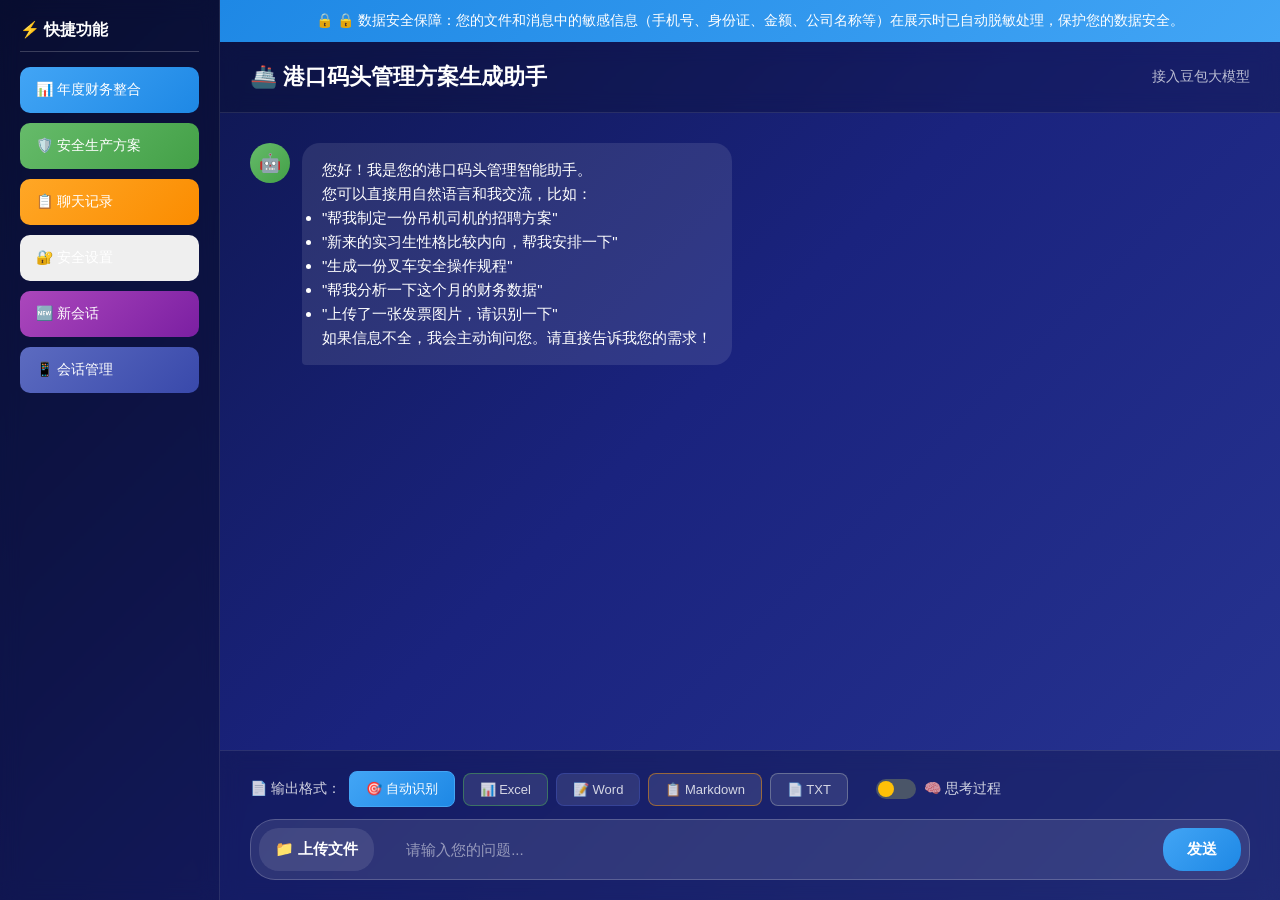
==== commit e5b78ba7: "Update index.html" ====
--- a/index.html
+++ b/index.html
@@ -169,9 +169,6 @@
     </style>
 </head>
 <body>
-    <div id="github-pages-banner" style="display:none; background: linear-gradient(135deg, #4caf50, #2e7d32); color: white; padding: 12px 20px; text-align: center; font-size: 14px; position: sticky; top: 0; z-index: 9999;">
-        ✅ <strong>云端模式：</strong>已连接豆包API（前端直连），所有功能可用。当前线路：<span id="current-endpoint">自动选择中...</span>
-    </div>
     <div class="sidebar">
         <h3>⚡ 快捷功能</h3>
         <button class="quick-btn financial" onclick="generateAnnualFinancialReport()">📊 年度财务整合</button>
@@ -894,7 +891,8 @@
             { name: '北京', url: 'https://ark.cn-beijing.volces.com/api/v3/chat/completions', priority: 5 },
             { name: '新加坡', url: 'https://ark.ap-singapore.volces.com/api/v3/chat/completions', priority: 6 }
         ];
-        const DOUBAO_MODEL = 'doubao-1-5-pro-32k';
+        const DOUBAO_MODEL = 'doubao-seed-2-1-turbo-260628';
+        const DOUBAO_TEMPERATURE = 0.5;
 
         // 缓存最优线路（5分钟有效期）
         let cachedFastestEndpoint = DOUBAO_API_ENDPOINTS[0];
@@ -944,21 +942,6 @@
             }
         }
         
-        // 更新banner显示当前环境
-        document.addEventListener('DOMContentLoaded', function() {
-            const banner = document.getElementById('github-pages-banner');
-            const endpointSpan = document.getElementById('current-endpoint');
-            if (banner && endpointSpan) {
-                banner.style.display = 'block';
-                if (isLocalhost) {
-                    banner.style.background = 'linear-gradient(135deg, #ff9800, #f57c00)';
-                    endpointSpan.textContent = '本地代理模式';
-                } else {
-                    endpointSpan.textContent = '豆包API直连';
-                }
-            }
-        });
-
         // 使用浏览器原生SHA-256生成文件哈希
         // 优势：最快（硬件加速）、最稳定、零依赖、无需国外网络
         async function generateFileHash(content) {
@@ -2128,7 +2111,7 @@
                         messages: messages,
                         stream: true,
                         max_tokens: maxTokens,
-                        temperature: 0.7
+                        temperature: DOUBAO_TEMPERATURE
                     });
                     reqHeaders = {
                         'Content-Type': 'application/json',
@@ -3315,15 +3298,6 @@
         }
 
         document.addEventListener('DOMContentLoaded', function() {
-            // GitHub Pages环境检测与提示
-            if (window.location.hostname.includes('github.io')) {
-                const banner = document.getElementById('github-pages-banner');
-                if (banner) {
-                    banner.style.display = 'block';
-                }
-                console.log('[ENV] GitHub Pages环境，显示静态预览提示');
-            }
-            
             loadSecurityConfig();
             loadApiKey();
             if (chatHistory.length > 0) {
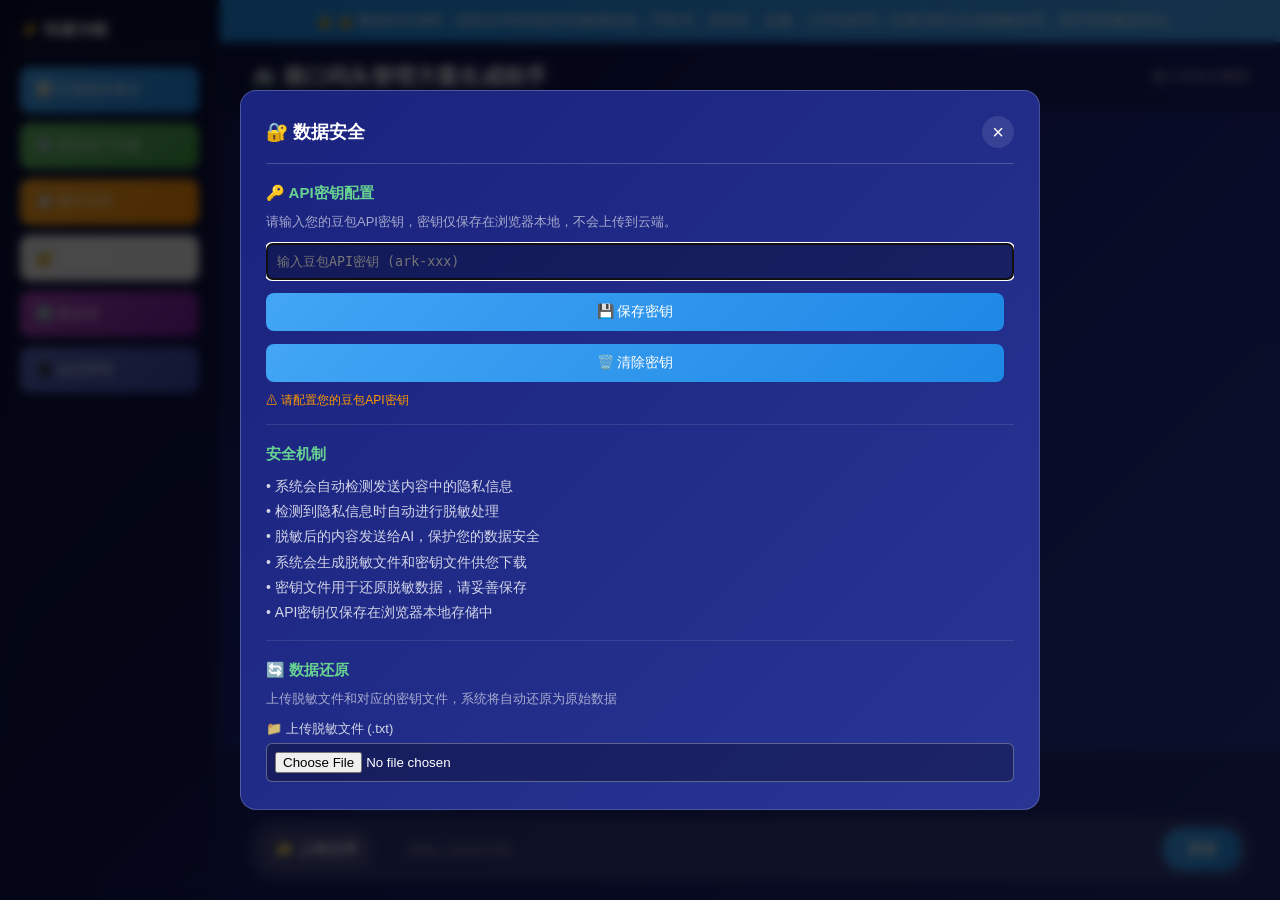
==== commit 8fd4e6b0: "Update index.html" ====
--- a/index.html
+++ b/index.html
@@ -7,6 +7,7 @@
     <meta http-equiv="Pragma" content="no-cache" />
     <meta http-equiv="Expires" content="0" />
     <title>港口码头管理方案生成助手</title>
+    <link rel="icon" href="data:image/svg+xml,<svg xmlns='http://www.w3.org/2000/svg' viewBox='0 0 100 100'><text y='.9em' font-size='90'>🚢</text></svg>" />
     <!-- 预连接到API端点，减少首次请求延迟 -->
     <link rel="preconnect" href="https://ark.cn-guangzhou.volces.com" crossorigin>
     <link rel="preconnect" href="https://ark.hk-hongkong.volces.com" crossorigin>
@@ -281,11 +282,11 @@
                 <div class="security-section">
                     <h3>🔑 API密钥配置</h3>
                     <p style="color: rgba(255,255,255,0.6); font-size: 13px; margin-bottom: 12px;">请输入您的豆包API密钥，密钥仅保存在浏览器本地，不会上传到云端。</p>
-                    <div style="display: flex; flex-direction: column; gap: 8px;">
+                    <form style="display: flex; flex-direction: column; gap: 8px;">
                         <input type="password" id="doubao-api-key" placeholder="输入豆包API密钥 (ark-xxx)" style="width: 100%; padding: 10px; border-radius: 6px; border: 1px solid rgba(255,255,255,0.3); background: rgba(0,0,0,0.3); color: white; font-family: monospace;">
-                        <button class="security-btn" onclick="saveApiKey()" style="margin-top: 5px;">💾 保存密钥</button>
-                        <button class="security-btn" onclick="clearApiKey()" style="margin-top: 5px;">🗑️ 清除密钥</button>
-                    </div>
+                        <button type="button" class="security-btn" onclick="saveApiKey()" style="margin-top: 5px;">💾 保存密钥</button>
+                        <button type="button" class="security-btn" onclick="clearApiKey()" style="margin-top: 5px;">🗑️ 清除密钥</button>
+                    </form>
                     <div id="api-key-status" style="margin-top: 10px; font-size: 12px; color: rgba(255,255,255,0.6);"></div>
                 </div>
                 <div class="security-section">
@@ -336,7 +337,8 @@
     </div>
     
     <script>
-        // API 配置已迁移至后端 /api/v1/chat/stream，前端不再硬编码 API Key
+        // 纯前端应用：直接调用豆包API（火山引擎多线路节点）
+        // 所有环境（localhost/GitHub Pages）统一使用前端直连模式
         let chatHistory = loadChatHistory();
         let uploadedFileContent = null;
         let uploadedFileName = null;
@@ -876,11 +878,6 @@
 
         let uploadAuditLog = [];
 
-        // 环境检测：判断当前是本地开发环境还是GitHub Pages
-        const isLocalhost = window.location.hostname === 'localhost' || 
-                           window.location.hostname === '127.0.0.1' || 
-                           window.location.hostname.includes('192.168.');
-        
         // 豆包API直连配置（火山引擎多线路节点）
         // 前端直接调用，减少网络跳数，延迟降低30-50%
         const DOUBAO_API_ENDPOINTS = [
@@ -901,10 +898,6 @@
 
         // 获取当前最优线路（首次请求后台异步测速）
         function getBestEndpoint() {
-            // localhost环境下不使用多线路，直接走后端代理
-            if (isLocalhost) {
-                return { name: '本地代理', url: '/api/v1/chat/stream', priority: 0 };
-            }
             const now = Date.now();
             if (cachedFastestEndpoint && now - endpointCacheTimestamp < ENDPOINT_CACHE_TTL) {
                 return cachedFastestEndpoint;
@@ -917,15 +910,19 @@
             return DOUBAO_API_ENDPOINTS[0];
         }
 
-        // 后台异步测试所有线路延迟（仅在非localhost环境下执行）
+        // 后台异步测试所有线路延迟
         async function testAllEndpoints() {
-            if (isLocalhost) return;
             const pingPromises = DOUBAO_API_ENDPOINTS.map(async (ep) => {
                 const startTime = Date.now();
                 try {
                     const controller = new AbortController();
                     const timeout = setTimeout(() => controller.abort(), 2000);
-                    await fetch(ep.url, { method: 'HEAD', signal: controller.signal });
+                    await fetch(ep.url, { 
+                        method: 'OPTIONS', 
+                        signal: controller.signal,
+                        mode: 'cors',
+                        credentials: 'omit'
+                    });
                     clearTimeout(timeout);
                     return { ...ep, latency: Date.now() - startTime };
                 } catch {
@@ -1067,6 +1064,9 @@
         
         async function readPDF(file) {
             try {
+                if (typeof pdfjsLib === 'undefined') {
+                    throw new Error('PDF解析库未加载，请检查网络连接');
+                }
                 const arrayBuffer = await new Promise(function(resolve, reject) {
                     const reader = new FileReader();
                     reader.onload = function(e) { resolve(e.target.result); };
@@ -1074,9 +1074,7 @@
                     reader.readAsArrayBuffer(file);
                 });
                 const data = new Uint8Array(arrayBuffer);
-                if (typeof pdfjsLib !== 'undefined') {
-                    pdfjsLib.GlobalWorkerOptions.workerSrc = 'https://cdnjs.cloudflare.com/ajax/libs/pdf.js/3.11.174/pdf.worker.min.js';
-                }
+                pdfjsLib.GlobalWorkerOptions.workerSrc = 'https://cdnjs.cloudflare.com/ajax/libs/pdf.js/3.11.174/pdf.worker.min.js';
                 const doc = await pdfjsLib.getDocument({ data }).promise;
                 let text = '=== PDF文件: ' + file.name + ' ===\n';
                 for (let i = 1; i <= doc.numPages; i++) {
@@ -1088,7 +1086,7 @@
                 return text.trim();
             } catch (e) {
                 console.error('PDF parsing failed:', e);
-                return 'PDF文件内容（解析失败）\n文件名: ' + file.name + '\n大小: ' + file.size + '字节\n提示：请将PDF内容复制为文本后重新上传，或转为Word格式。';
+                return 'PDF文件内容（解析失败）\n文件名: ' + file.name + '\n大小: ' + file.size + '字节\n失败原因: ' + e.message + '\n提示：请将PDF内容复制为文本后重新上传，或转为Word格式。';
             }
         }
         
@@ -1246,6 +1244,9 @@
         
         async function readImage(file) {
             try {
+                if (typeof Tesseract === 'undefined') {
+                    throw new Error('OCR识别库未加载，请检查网络连接');
+                }
                 const compressedFile = await compressImageFile(file, 1000);
                 
                 const { createWorker } = Tesseract;
@@ -1261,7 +1262,7 @@
                 return '=== 图片识别结果: ' + file.name + ' ===\n分类：' + category + '\n\n' + text.trim();
             } catch (e) {
                 console.error('图片识别失败:', e);
-                return '图片文件内容（识别失败）\n文件名: ' + file.name + '\n大小: ' + file.size + '字节\n提示：请手动描述图片内容，或复制图片中的文字重新上传。';
+                return '图片文件内容（识别失败）\n文件名: ' + file.name + '\n大小: ' + file.size + '字节\n失败原因: ' + e.message + '\n提示：请手动描述图片内容，或复制图片中的文字重新上传。';
             }
         }
         
@@ -1416,7 +1417,20 @@
                     const lineSeparator = '\n';
                     
                     while (true) {
-                        const { done, value } = await reader.read();
+                        let readResult;
+                        try {
+                            readResult = await reader.read();
+                        } catch (readError) {
+                            // 处理流读取中断（如超时或用户取消）
+                            if (readError.name === 'AbortError') {
+                                console.warn('[API] 流式读取被中止:', readError.message);
+                                throw new Error('请求超时，请稍后再试');
+                            }
+                            console.error('[API] 流式读取异常:', readError);
+                            throw readError;
+                        }
+                        
+                        const { done, value } = readResult;
                         if (done) break;
                         
                         // 解码数据块
@@ -2012,12 +2026,10 @@
             }
             
             if (!apiKey || !apiKey.startsWith('ark-')) {
-                const defaultKeyParts = ['ark-4638d8d4', '-c224-4b68', '-a9db-c59c', '2cc903e2-648c7'];
-                apiKey = defaultKeyParts.join('');
-                localStorage.setItem('doubao_api_key_encrypted', encryptKey(apiKey));
-                document.getElementById('doubao-api-key').value = apiKey;
-                document.getElementById('api-key-status').textContent = '✓ API密钥已自动配置';
-                document.getElementById('api-key-status').style.color = '#4CAF50';
+                console.warn('[API] 未配置有效API密钥，请在安全设置中配置');
+                showToast('请先在安全设置中配置有效的豆包API密钥', 'error');
+                openSecurityModal();
+                throw new Error('API密钥未配置');
             }
 
             let userContent = safeData || text;
@@ -2089,42 +2101,27 @@
                 const bestEndpoint = getBestEndpoint();
                 console.log('[API] 选用线路:', bestEndpoint.name, bestEndpoint.url);
                 
-                let reqBody, reqHeaders;
-                
-                if (isLocalhost) {
-                    // localhost模式：使用后端代理的请求格式（FastAPI ChatRequest）
-                    const userMessage = messages.find(m => m.role === 'user');
-                    reqBody = JSON.stringify({
-                        message: userMessage?.content || '',
-                        chat_history: [],
-                        file_content: desensitizedFileContent || null,
-                        filename: uploadedFileName || null,
-                        file_desensitized: !!desensitizedFileContent
-                    });
-                    reqHeaders = {
-                        'Content-Type': 'application/json'
-                    };
-                } else {
-                    // GitHub Pages模式：使用OpenAI兼容格式直连豆包API
-                    reqBody = JSON.stringify({
-                        model: DOUBAO_MODEL,
-                        messages: messages,
-                        stream: true,
-                        max_tokens: maxTokens,
-                        temperature: DOUBAO_TEMPERATURE
-                    });
-                    reqHeaders = {
-                        'Content-Type': 'application/json',
-                        'Authorization': 'Bearer ' + apiKey
-                    };
-                }
+                // 使用OpenAI兼容格式直连豆包API
+                const reqBody = JSON.stringify({
+                    model: DOUBAO_MODEL,
+                    messages: messages,
+                    stream: true,
+                    max_tokens: maxTokens,
+                    temperature: DOUBAO_TEMPERATURE
+                });
+                const reqHeaders = {
+                    'Content-Type': 'application/json',
+                    'Authorization': 'Bearer ' + apiKey
+                };
 
                 async function doFetch(endpoint) {
                     return await fetch(endpoint.url, {
                         method: 'POST',
                         headers: reqHeaders,
                         body: reqBody,
-                        signal: controller.signal
+                        signal: controller.signal,
+                        mode: 'cors',
+                        credentials: 'omit'
                     });
                 }
 
@@ -2146,19 +2143,13 @@
                     const firstStatus = response.status;
                     console.warn('[API]', bestEndpoint.name, '返回', firstStatus, errorInfo.message || '');
 
-                    if (isLocalhost) {
-                        // localhost模式只有一个后端代理，失败后直接抛出错误
-                        const errMsg = errorInfo.detail || errorInfo.message || '后端代理请求失败';
-                        throw new Error(`后端代理请求失败 (${firstStatus}): ${errMsg}`);
-                    }
-
                     // 401/403是密钥问题，不用切换线路
                     if (firstStatus === 401 || firstStatus === 403) {
                         const errMsg = errorInfo.error?.message || errorInfo.message || '认证失败';
                         throw new Error(`API密钥无效或权限不足: ${errMsg}`);
                     }
 
-                    // 尝试其他线路（仅非localhost模式）
+                    // 尝试其他线路（故障转移）
                     let triedIndices = new Set([DOUBAO_API_ENDPOINTS.indexOf(bestEndpoint)]);
                     for (let i = 0; i < DOUBAO_API_ENDPOINTS.length; i++) {
                         if (triedIndices.has(i)) continue;
@@ -2183,14 +2174,9 @@
                     throw new Error(`所有API线路均不可用 (首站${firstStatus})`);
 
                 } catch (e) {
-                    // 如果是认证错误或localhost代理错误直接抛出
-                    if (e.message.includes('API密钥') || e.message.includes('认证') || e.message.includes('后端代理')) {
+                    // 如果是认证错误直接抛出
+                    if (e.message.includes('API密钥') || e.message.includes('认证')) {
                         throw e;
-                    }
-                    
-                    // 网络错误也尝试其他线路（仅非localhost模式）
-                    if (isLocalhost) {
-                        throw new Error('后端代理连接失败，请检查本地服务是否启动');
                     }
                     
                     console.warn('[API]', bestEndpoint.name, '网络错误:', e.message);
@@ -2323,15 +2309,24 @@
             URL.revokeObjectURL(url);
         }
         
-        function downloadDesensitizedFile() {
+        function downloadDesensitizedFile(fileName) {
+            if (window.desensitizedBlob && window.desensitizedFileName) {
+                const url = URL.createObjectURL(window.desensitizedBlob);
+                const a = document.createElement('a');
+                a.href = url;
+                a.download = fileName || window.desensitizedFileName;
+                document.body.appendChild(a);
+                a.click();
+                document.body.removeChild(a);
+                URL.revokeObjectURL(url);
+                return;
+            }
             if (!uploadedFileContent || !uploadedFileName) {
                 showToast('请先上传文件', 'warning');
                 return;
             }
-            
             const ext = uploadedFileName.split('.').pop().toLowerCase();
-            const downloadFileName = 'desensitized_' + uploadedFileName;
-            
+            const downloadFileName = fileName || 'desensitized_' + uploadedFileName;
             if (['xlsx', 'xls'].includes(ext)) {
                 const lines = uploadedFileContent.split('\n');
                 const data = lines.map(line => line.split('\t'));
@@ -2360,14 +2355,25 @@
             }
         }
         
-        function downloadKeyFile() {
+        function downloadKeyFile(fileName) {
+            if (window.keyBlob && window.keyFileName) {
+                const url = URL.createObjectURL(window.keyBlob);
+                const a = document.createElement('a');
+                a.href = url;
+                a.download = fileName || window.keyFileName;
+                document.body.appendChild(a);
+                a.click();
+                document.body.removeChild(a);
+                URL.revokeObjectURL(url);
+                return;
+            }
             if (!uploadedFileMapping || Object.keys(uploadedFileMapping).length === 0) {
                 showToast('暂无密钥文件可下载', 'warning');
                 return;
             }
-            
             const keyContent = JSON.stringify(uploadedFileMapping, null, 2);
-            downloadFile(keyContent, 'desensitization_keys.json', 'application/json;charset=utf-8');
+            const downloadFileName = fileName || 'desensitization_keys.json';
+            downloadFile(keyContent, downloadFileName, 'application/json;charset=utf-8');
         }
         
         function generateExcelFile(content, autoDownload = false) {
@@ -2728,31 +2734,7 @@
             }
         }
         
-        function downloadDesensitizedFile(fileName) {
-            if (window.desensitizedBlob && window.desensitizedFileName) {
-                const url = URL.createObjectURL(window.desensitizedBlob);
-                const a = document.createElement('a');
-                a.href = url;
-                a.download = window.desensitizedFileName;
-                document.body.appendChild(a);
-                a.click();
-                document.body.removeChild(a);
-                URL.revokeObjectURL(url);
-            }
-        }
-        
-        function downloadKeyFile(fileName) {
-            if (window.keyBlob && window.keyFileName) {
-                const url = URL.createObjectURL(window.keyBlob);
-                const a = document.createElement('a');
-                a.href = url;
-                a.download = window.keyFileName;
-                document.body.appendChild(a);
-                a.click();
-                document.body.removeChild(a);
-                URL.revokeObjectURL(url);
-            }
-        }
+        // 下载函数已在上方统一实现，支持window缓存和原始数据两种模式
         
         function saveCurrentMappingToLocalStorage(reverseMapping) {
             try {
@@ -2976,12 +2958,8 @@
                 return;
             }
             
-            const defaultKeyParts = ['ark-4638d8d4', '-c224-4b68', '-a9db-c59c', '2cc903e2-648c7'];
-            const defaultApiKey = defaultKeyParts.join('');
-            localStorage.setItem('doubao_api_key_encrypted', encryptKey(defaultApiKey));
-            document.getElementById('doubao-api-key').value = defaultApiKey;
-            document.getElementById('api-key-status').textContent = '✓ API密钥已自动配置';
-            document.getElementById('api-key-status').style.color = '#4CAF50';
+            document.getElementById('api-key-status').textContent = '⚠ 请配置您的豆包API密钥';
+            document.getElementById('api-key-status').style.color = '#ff9800';
         }
         
         function sendQuickAction(action) {
@@ -3110,7 +3088,7 @@
                 <p>• 日志条数: ${stats.logsCount}</p>
                 <p>• 分类统计:</p>
                 <p>  - 手机号: ${stats.byCategory.phone}</p>
-                <p>  - 身份证: ${stats.byCategory.id}</p>
+                <p>  - 身份证: ${stats.byCategory.idcard}</p>
                 <p>  - 银行账号: ${stats.byCategory.bank}</p>
                 <p>  - 金额: ${stats.byCategory.amount}</p>
                 <p>  - 公司名称: ${stats.byCategory.company}</p>
